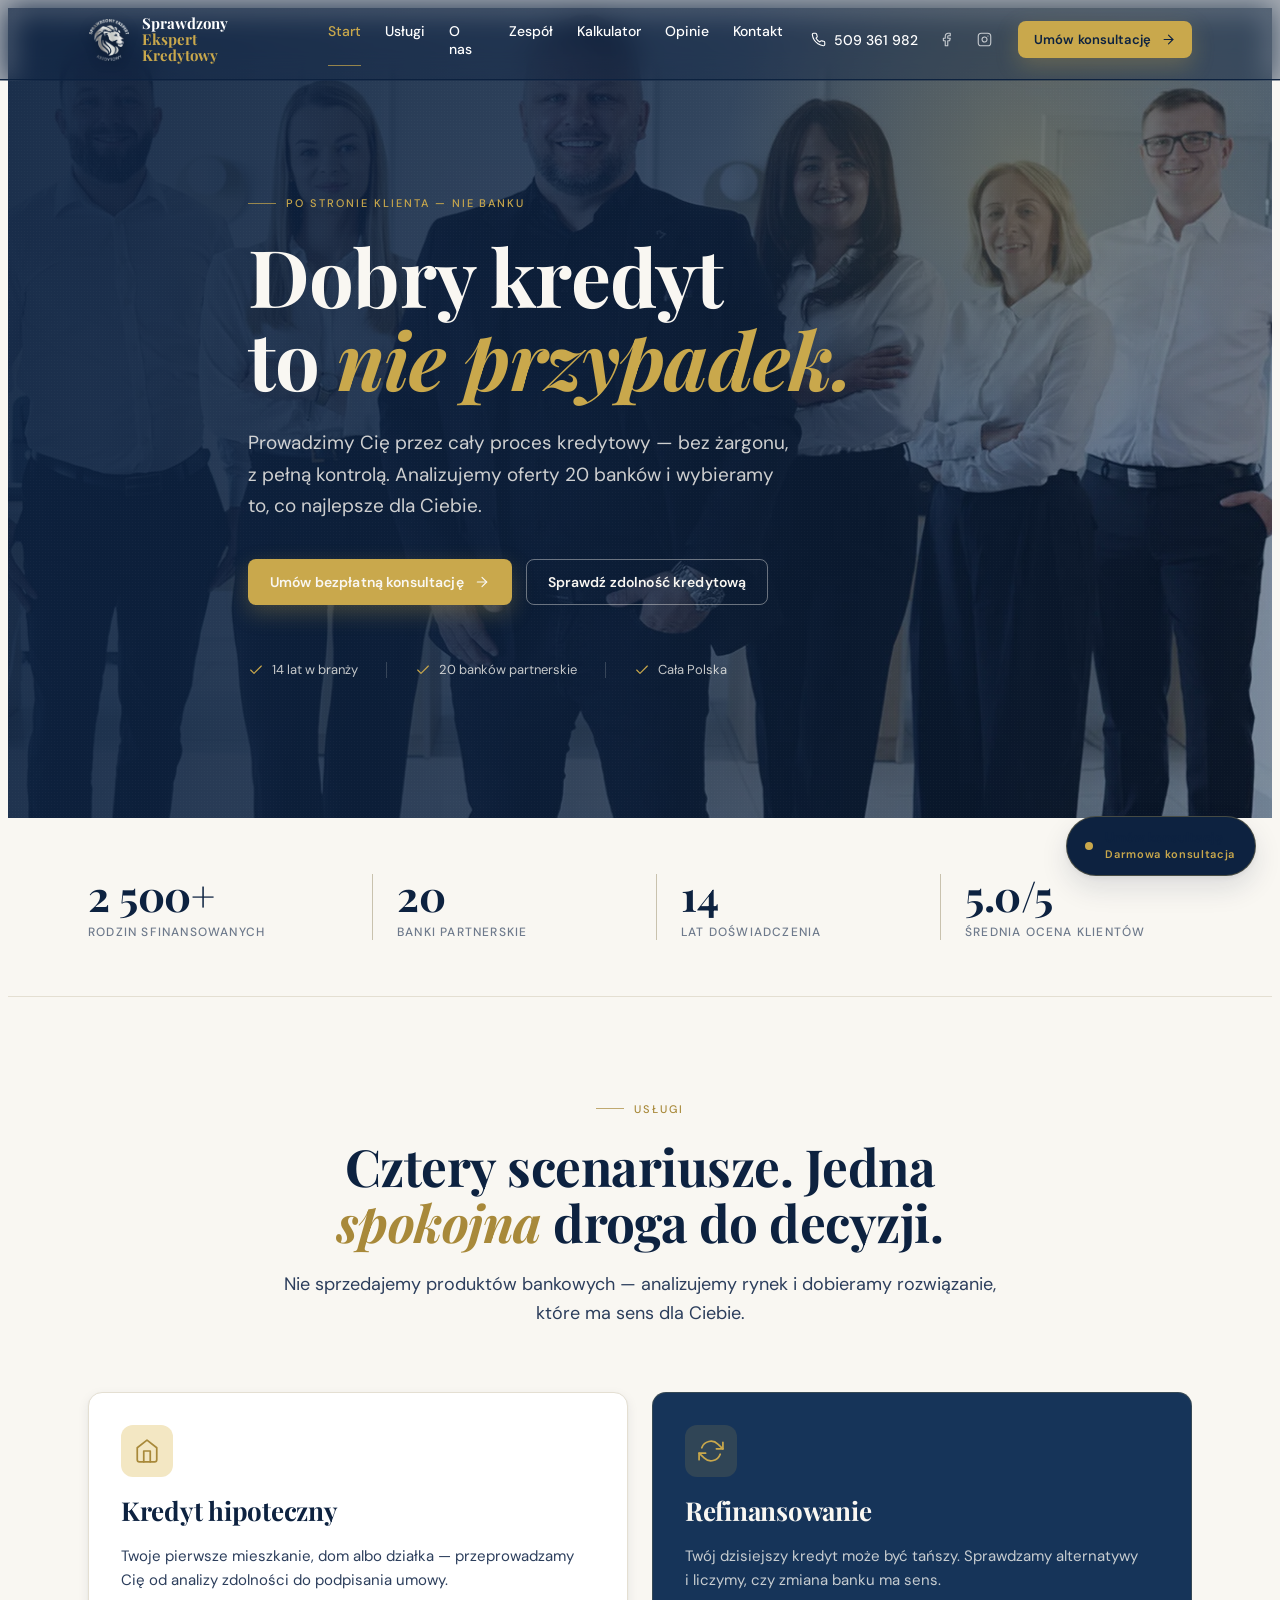
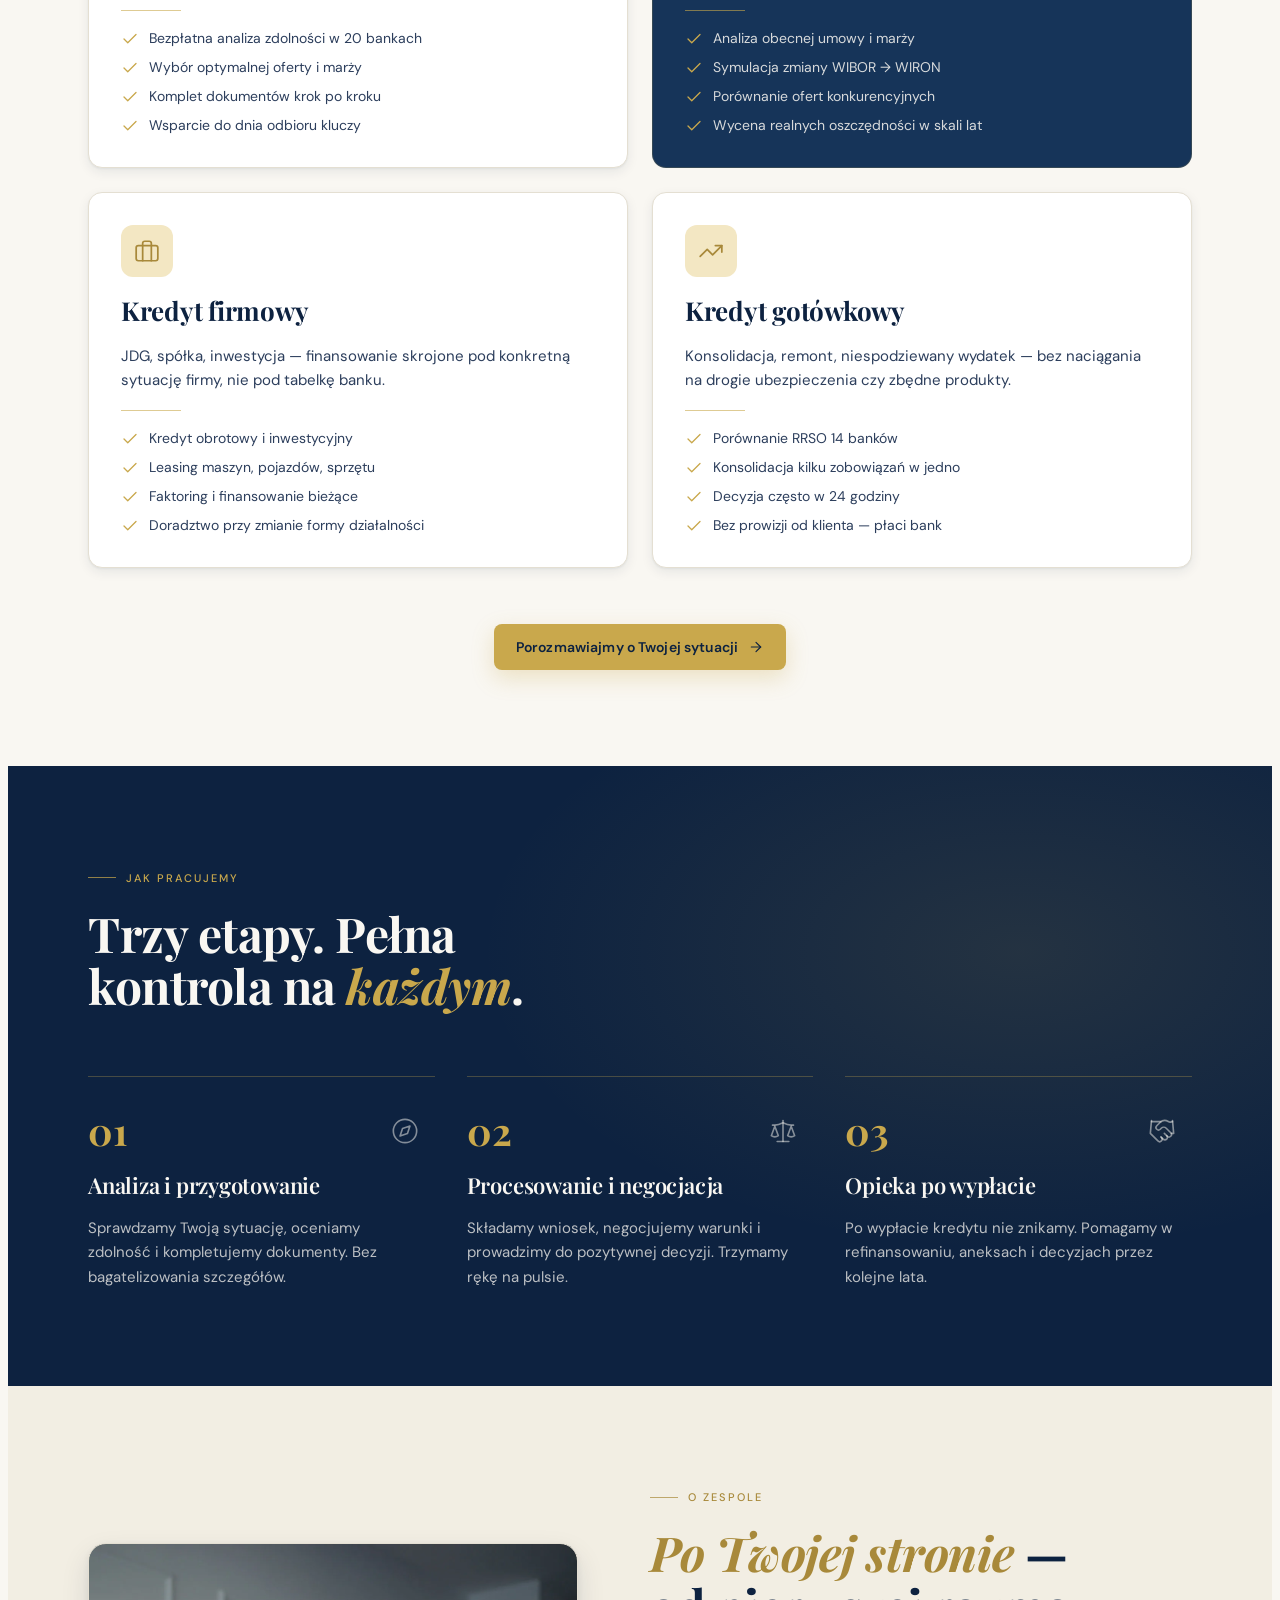
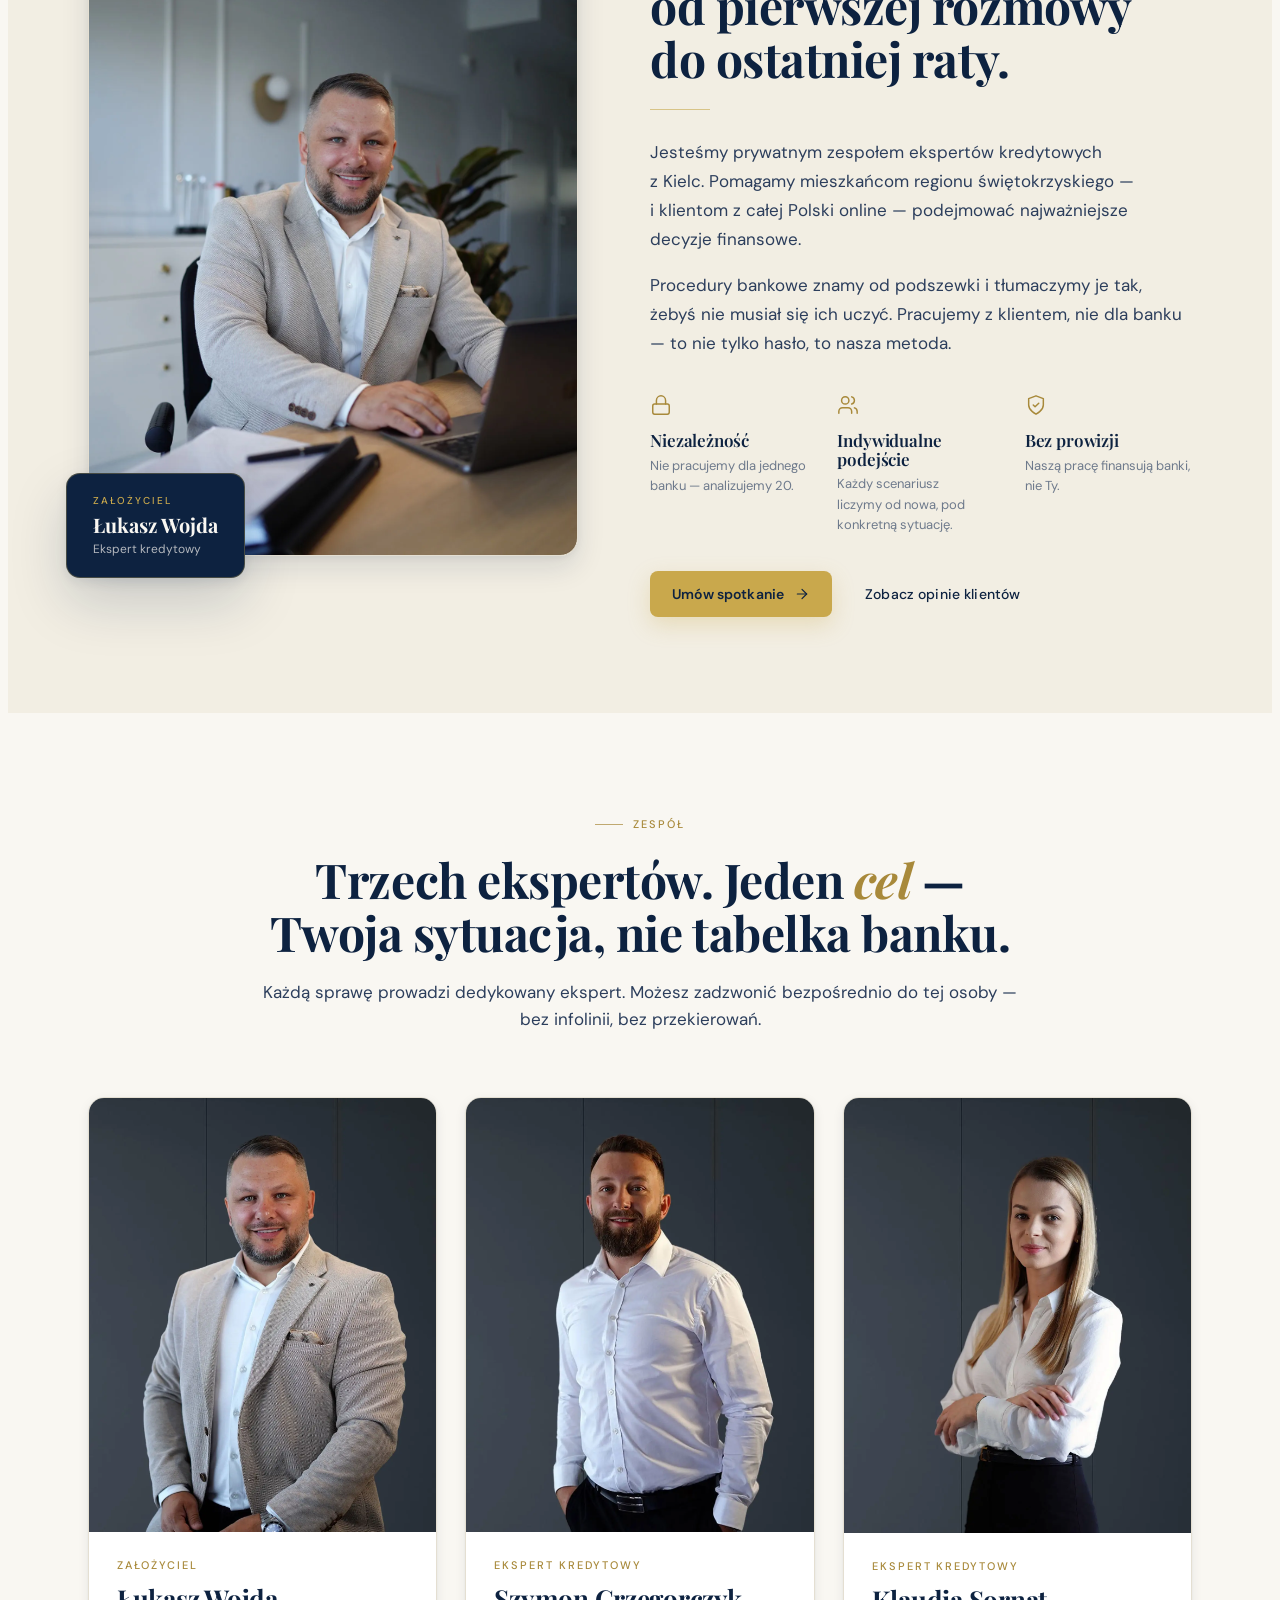
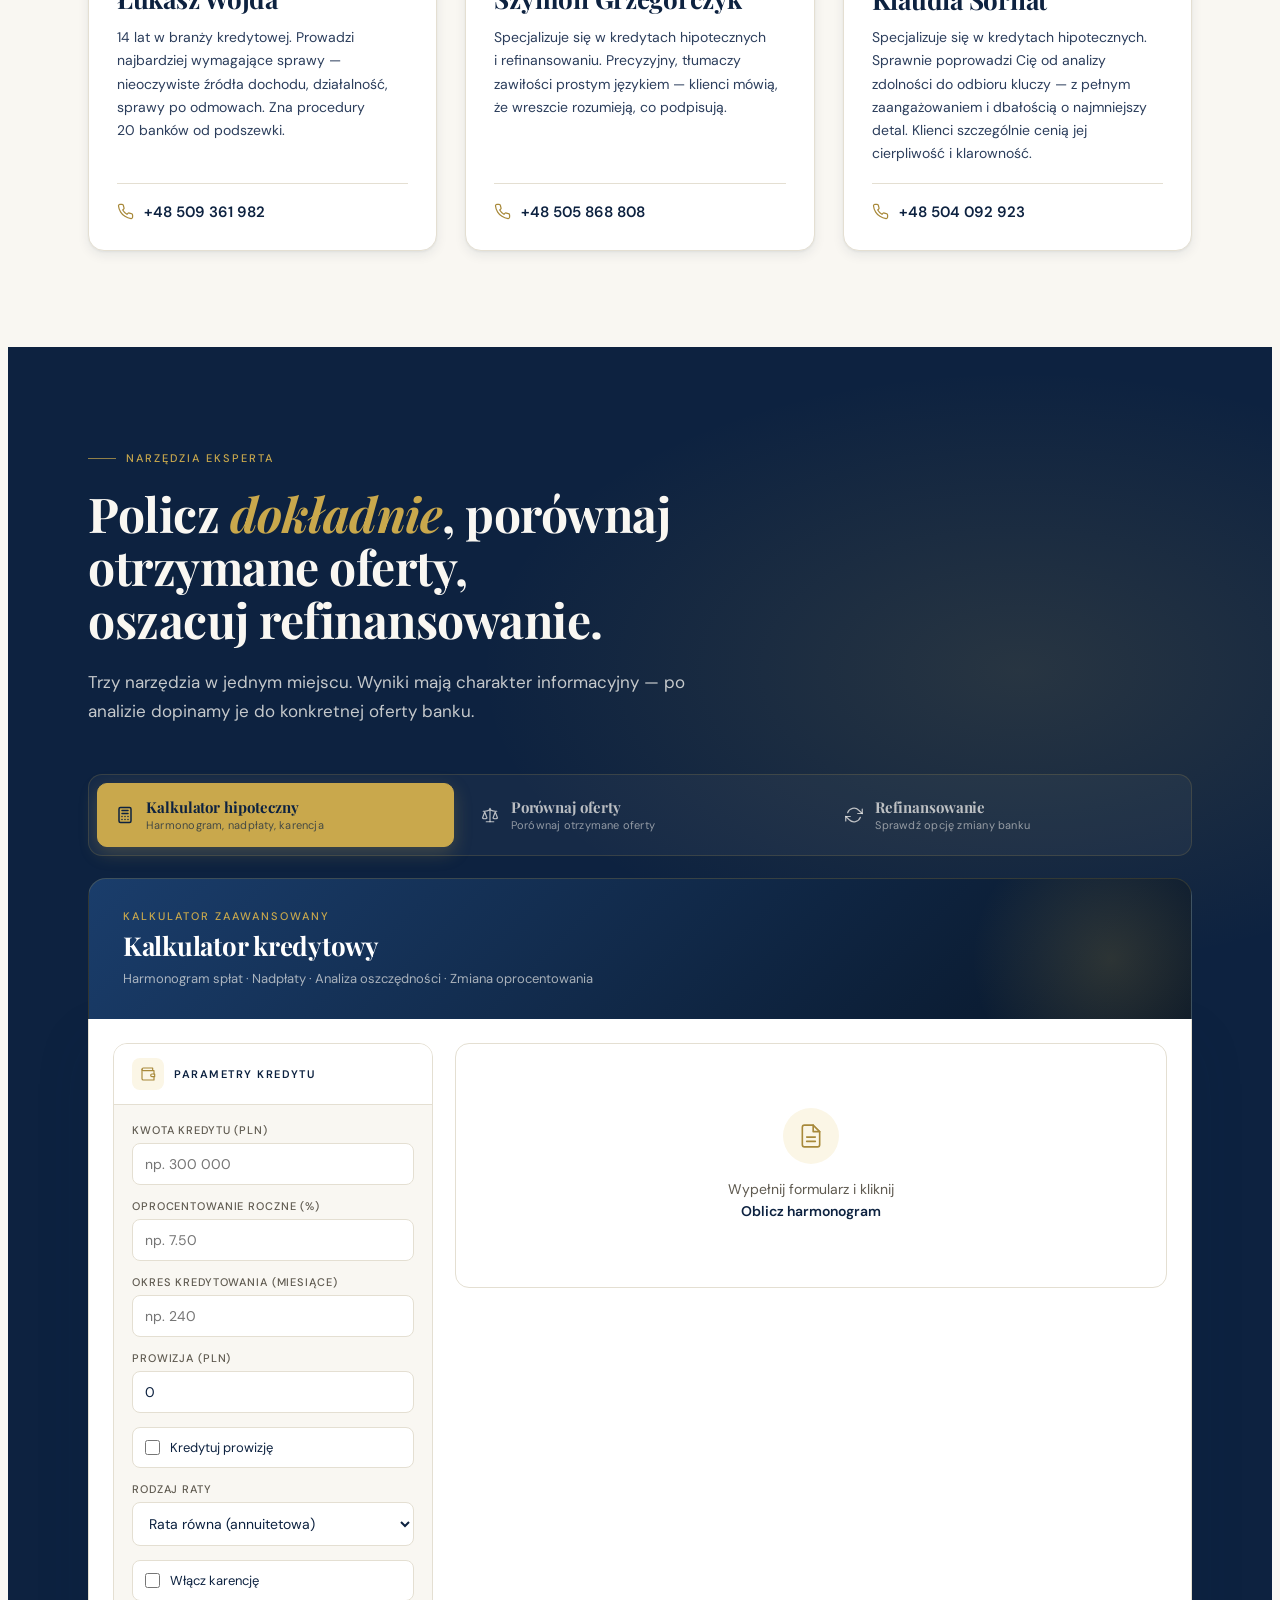
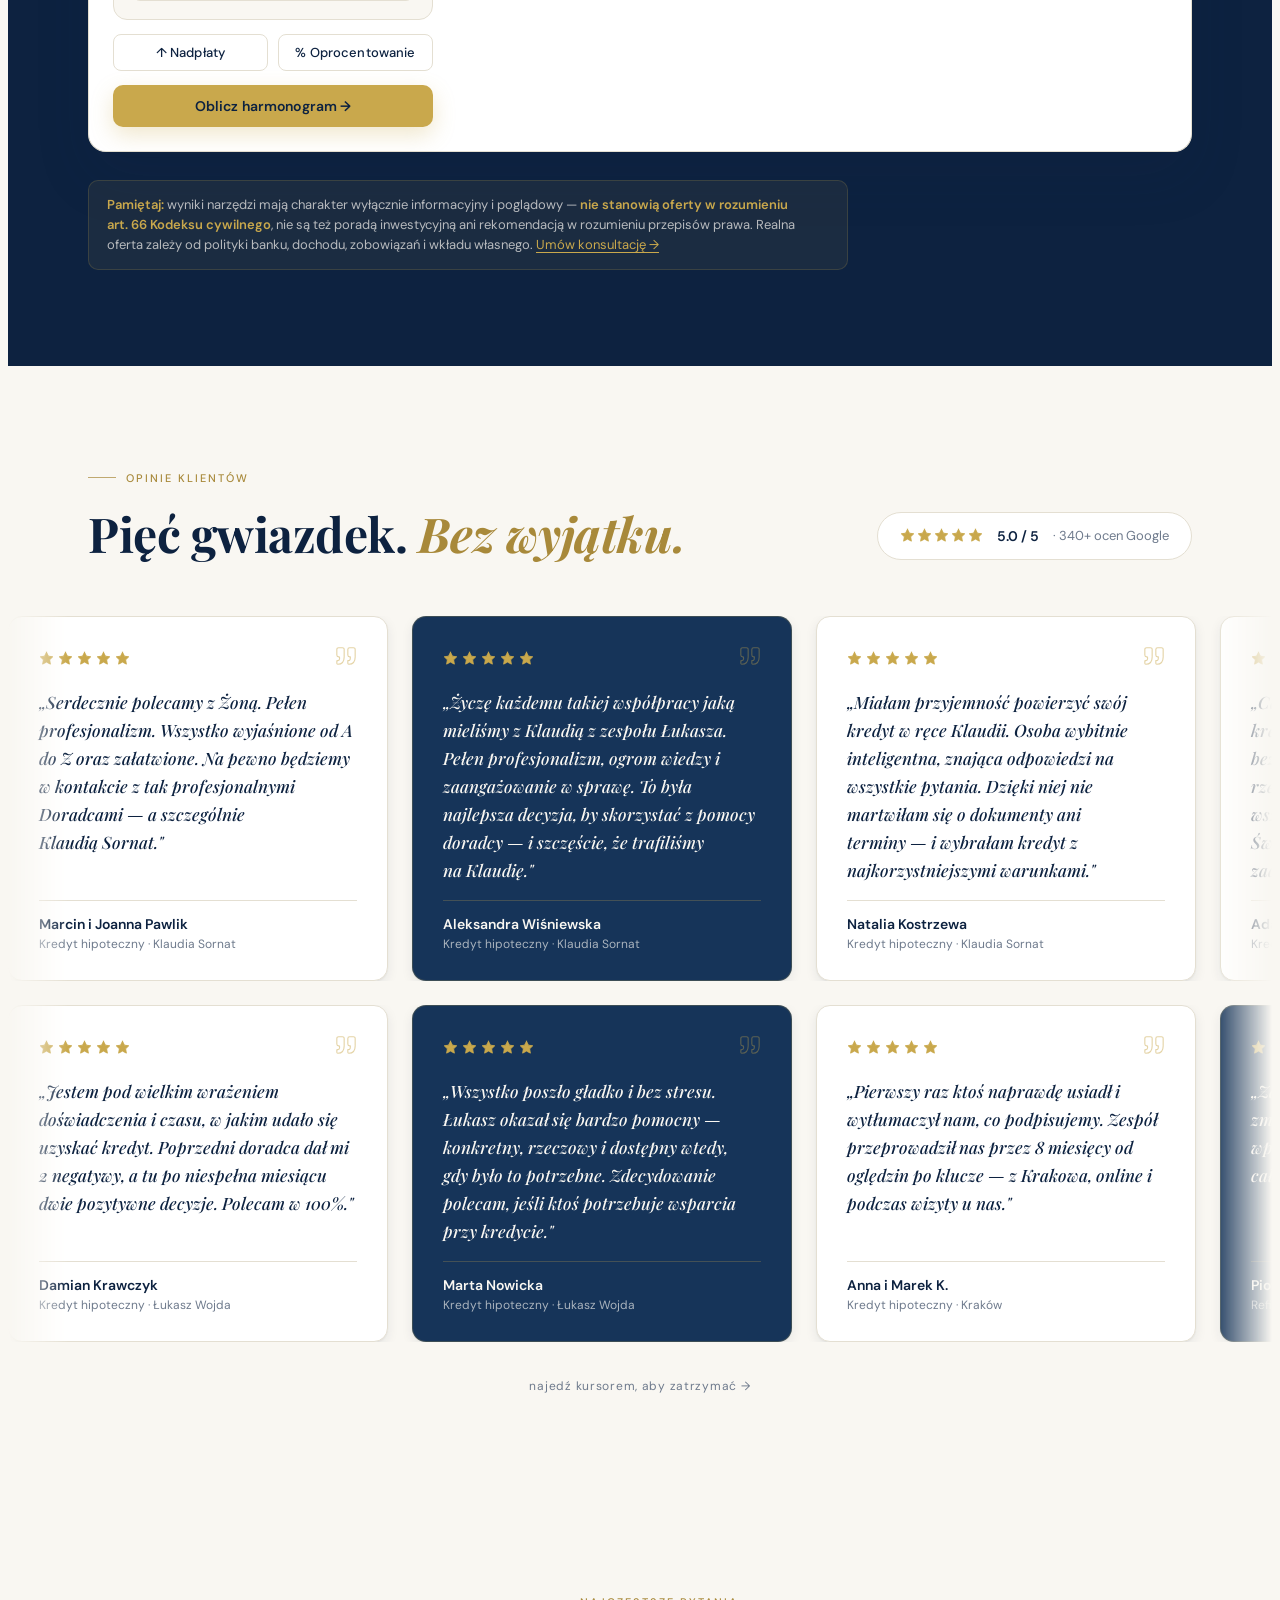
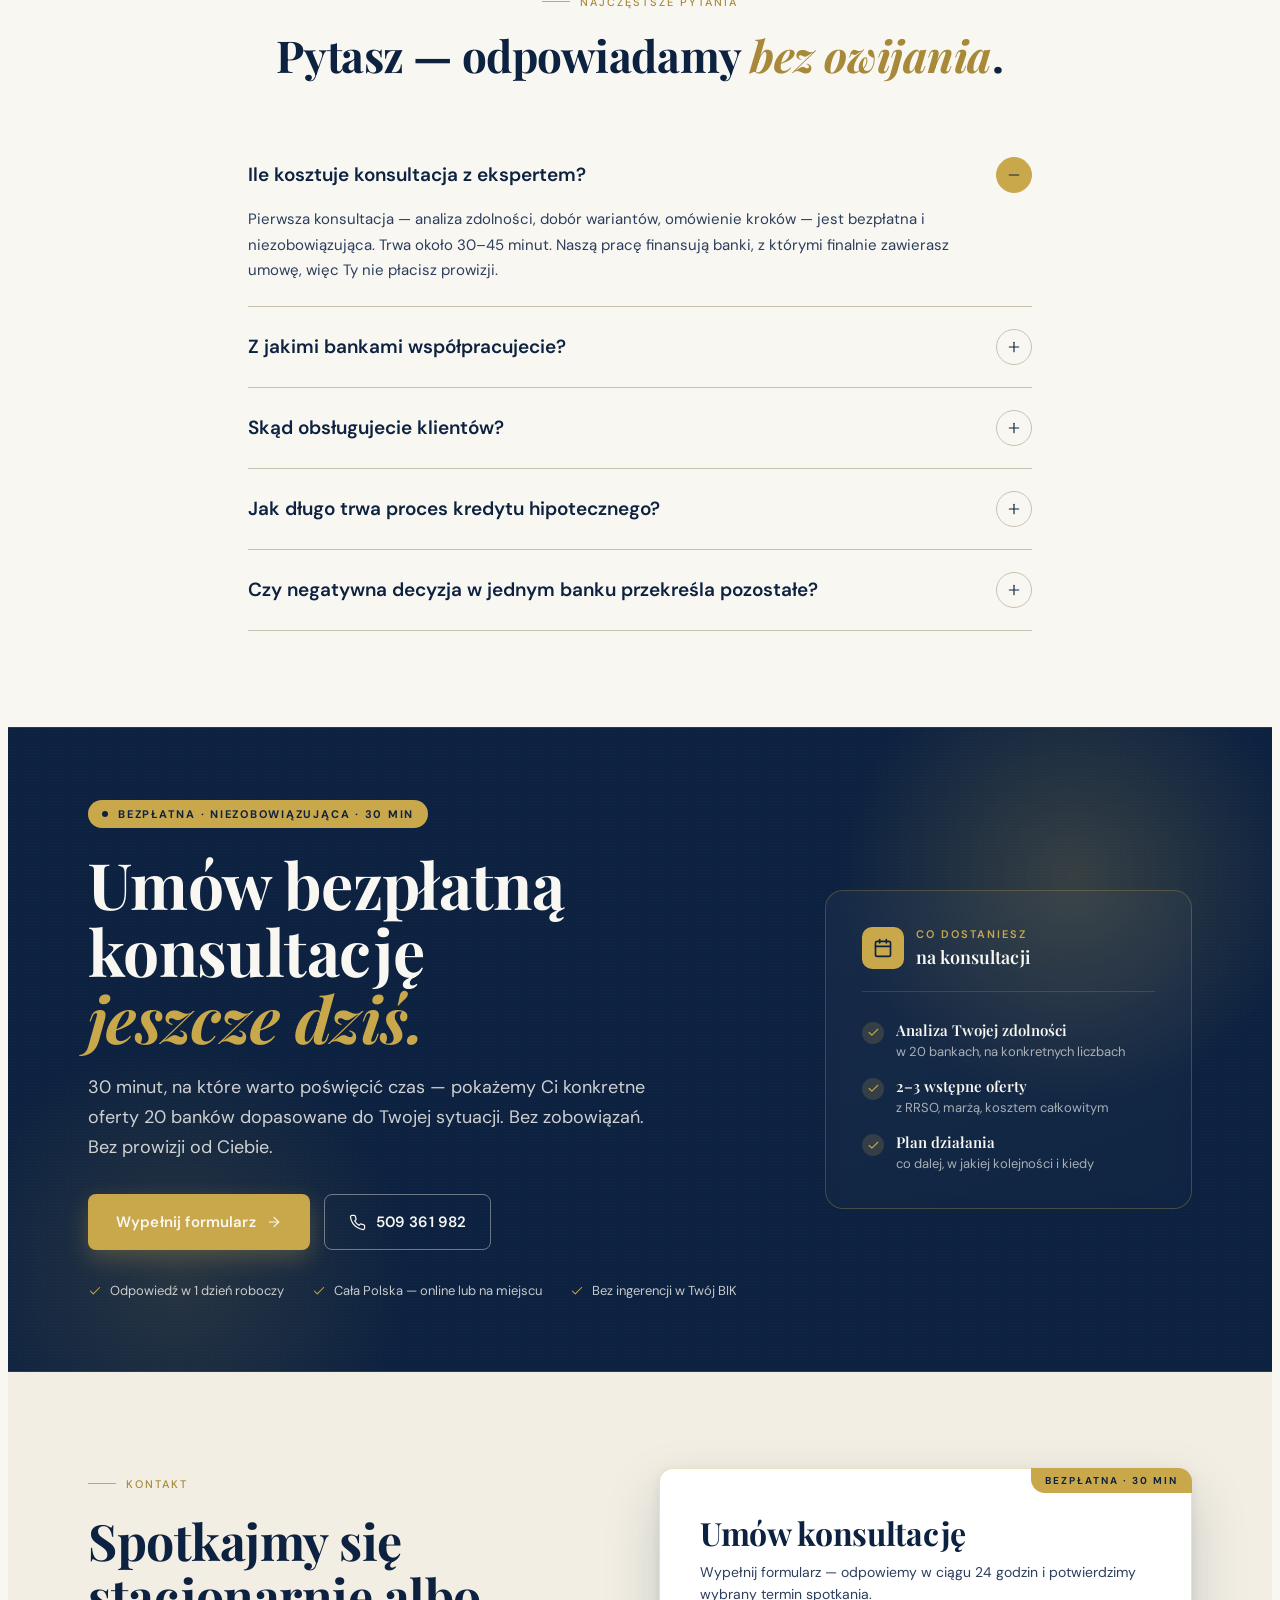
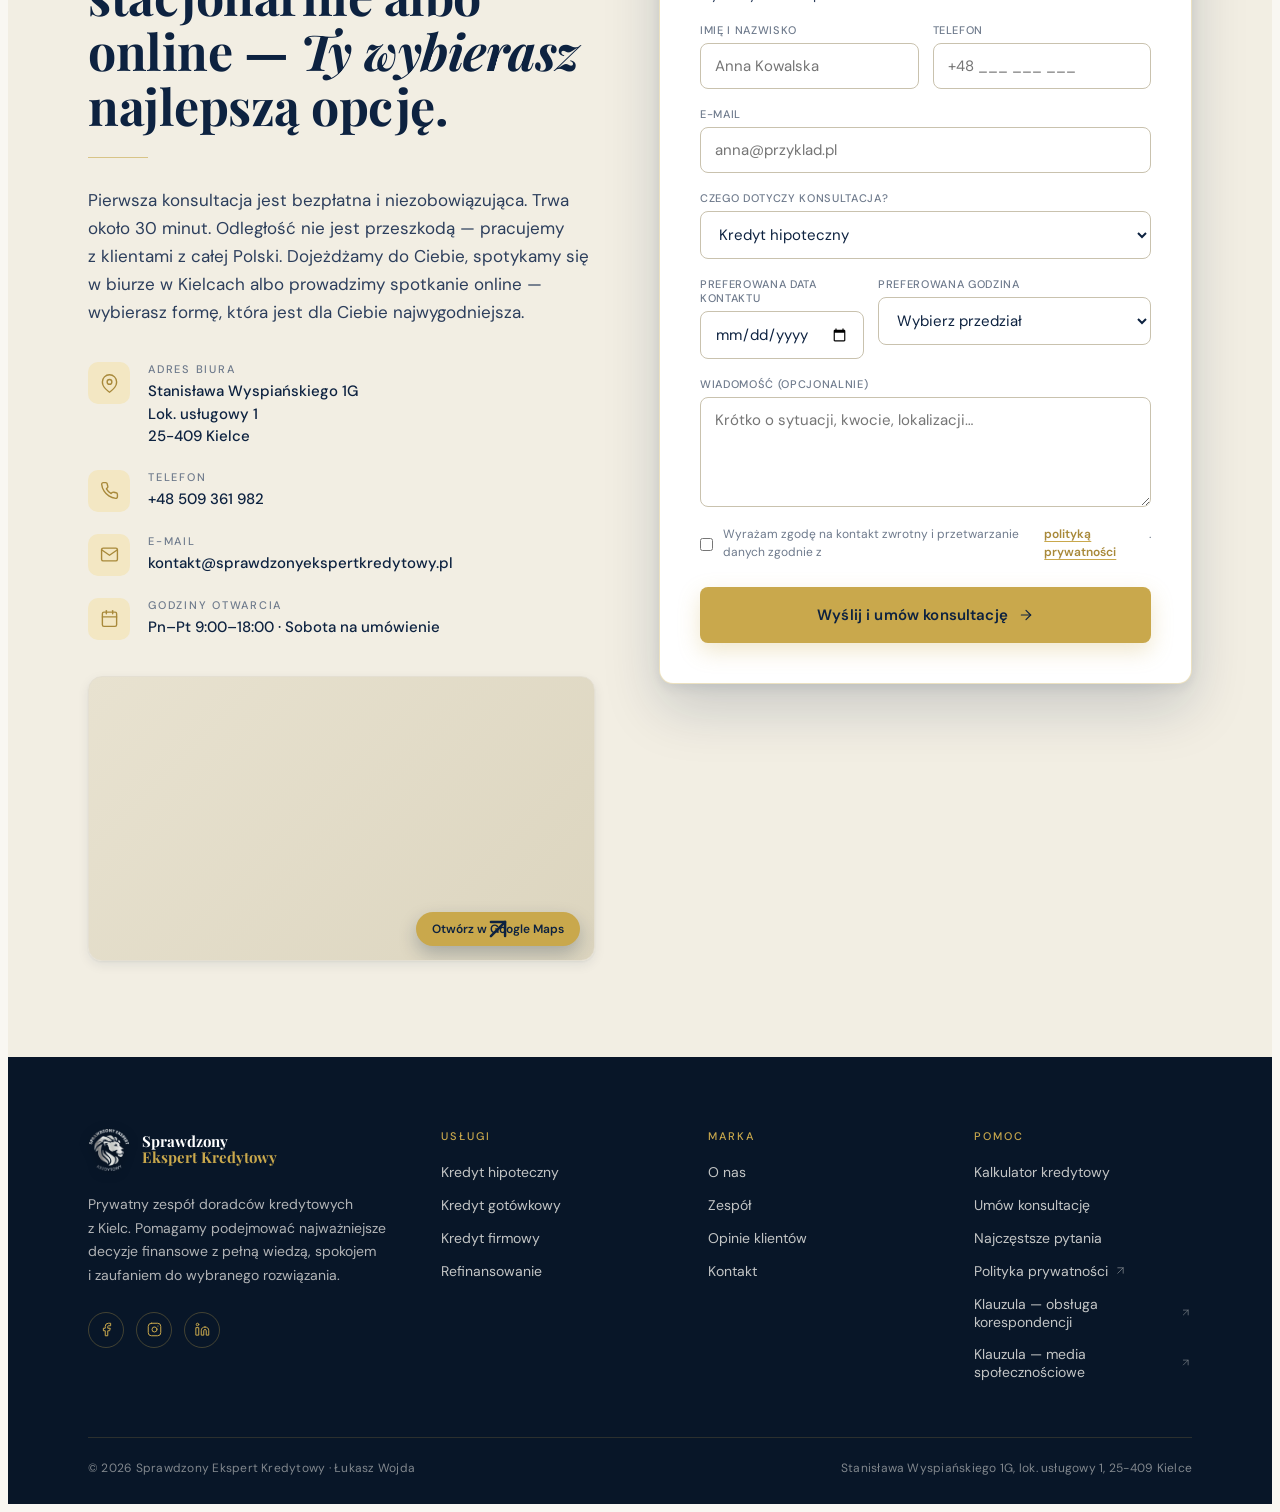
==== index.html @ 7ed99c70 "Add files via upload" ====
<!doctype html>
<html lang="pl">
<head>
  <meta charset="utf-8" />
  <meta name="viewport" content="width=device-width, initial-scale=1" />
  <title>Ekspert Kredytowy Kielce | Sprawdzony Ekspert Kredytowy — Łukasz Wojda</title>
  <meta name="description" content="Ekspert kredytowy Kielce — Łukasz Wojda i zespół. Kredyt hipoteczny, gotówkowy, firmowy, refinansowanie. Porównanie ofert 20 banków. Bezpłatna konsultacja. Zadzwoń: 509 361 982." />
  <link rel="icon" type="image/png" href="logo-primary.png" />
  <link rel="stylesheet" href="style.css" />
  <meta name="keywords" content="ekspert kredytowy Kielce, doradca kredytowy Kielce, kredyt hipoteczny Kielce, refinansowanie kredytu, Łukasz Wojda, Sprawdzony Ekspert Kredytowy" />
  <meta name="author" content="Łukasz Wojda — Sprawdzony Ekspert Kredytowy" />
  <link rel="canonical" href="https://sprawdzonyekspertkredytowy.pl/" />
  <meta property="og:type" content="website" />
  <meta property="og:url" content="https://sprawdzonyekspertkredytowy.pl/" />
  <meta property="og:title" content="Ekspert Kredytowy Kielce | Sprawdzony Ekspert Kredytowy" />
  <meta property="og:description" content="Łukasz Wojda i zespół — eksperci kredytowi z Kielc. Kredyt hipoteczny, gotówkowy, firmowy, refinansowanie. 20 banków partnerskich. Bezpłatna konsultacja." />
  <meta property="og:image" content="https://sprawdzonyekspertkredytowy.pl/logo-primary.png" />
  <meta property="og:locale" content="pl_PL" />
  <meta property="og:site_name" content="Sprawdzony Ekspert Kredytowy" />
  <meta name="twitter:card" content="summary_large_image" />
  <meta name="twitter:title" content="Ekspert Kredytowy Kielce | Sprawdzony Ekspert Kredytowy" />
  <meta name="twitter:description" content="Łukasz Wojda i zespół — eksperci kredytowi z Kielc. 20 banków, bezpłatna konsultacja." />
  <meta name="twitter:image" content="https://sprawdzonyekspertkredytowy.pl/logo-primary.png" />
  <link rel="preconnect" href="https://fonts.googleapis.com" />
  <link rel="preconnect" href="https://fonts.gstatic.com" crossorigin />
  <script type="application/ld+json">
  {
    "@context": "https://schema.org",
    "@type": "FinancialService",
    "name": "Sprawdzony Ekspert Kredytowy",
    "alternateName": "Łukasz Wojda — Ekspert Kredytowy Kielce",
    "url": "https://sprawdzonyekspertkredytowy.pl/",
    "logo": "https://sprawdzonyekspertkredytowy.pl/logo-primary.png",
    "description": "Prywatny ekspert kredytowy z Kielc. Kredyt hipoteczny, gotówkowy, firmowy, refinansowanie. Bezpłatna analiza ofert 20 banków.",
    "telephone": "+48509361982",
    "email": "kontakt@sprawdzonyekspertkredytowy.pl",
    "address": {
      "@type": "PostalAddress",
      "streetAddress": "Stanisława Wyspiańskiego 1G lok. 1",
      "addressLocality": "Kielce",
      "postalCode": "25-409",
      "addressCountry": "PL"
    },
    "geo": {"@type": "GeoCoordinates", "latitude": 50.8661, "longitude": 20.6286},
    "openingHoursSpecification": [{"@type": "OpeningHoursSpecification", "dayOfWeek": ["Monday","Tuesday","Wednesday","Thursday","Friday"], "opens": "09:00", "closes": "18:00"}],
    "aggregateRating": {"@type": "AggregateRating", "ratingValue": "5.0", "reviewCount": "340", "bestRating": "5"},
    "founder": {"@type": "Person", "name": "Łukasz Wojda"},
    "areaServed": {"@type": "Country", "name": "Poland"},
    "priceRange": "Bezpłatna konsultacja"
  }
  </script>
</head>
<body class="sek-root">

<!-- =========================================================================
     NAVBAR
     ========================================================================= -->
<nav class="sek-nav">
  <div class="sek-container sek-nav-inner">
    <a href="#home" class="sek-logo-mark" data-sek-scroll="home">
      <img src="logo-lion-silver.webp" alt="Sprawdzony Ekspert Kredytowy" />
      <span class="sek-lm-text">
        <span class="sek-lm-1">Sprawdzony</span>
        <span class="sek-lm-2">Ekspert Kredytowy</span>
      </span>
    </a>

    <div class="sek-nav-links">
      <a href="#home"     class="sek-nav-link" data-sek-nav="home"     data-sek-scroll="home">Start</a>
      <a href="#services" class="sek-nav-link" data-sek-nav="services" data-sek-scroll="services">Usługi</a>
      <a href="#about"    class="sek-nav-link" data-sek-nav="about"    data-sek-scroll="about">O nas</a>
      <a href="#team"     class="sek-nav-link" data-sek-nav="team"     data-sek-scroll="team">Zespół</a>
      <a href="#calc"     class="sek-nav-link" data-sek-nav="calc"     data-sek-scroll="calc">Kalkulator</a>
      <a href="#reviews"  class="sek-nav-link" data-sek-nav="reviews"  data-sek-scroll="reviews">Opinie</a>
      <a href="#contact"  class="sek-nav-link" data-sek-nav="contact"  data-sek-scroll="contact">Kontakt</a>
    </div>

    <div class="sek-nav-right">
      <a href="tel:+48509361982" class="sek-nav-phone">
        <svg class="sek-icon" width="15" height="15" viewBox="0 0 24 24" fill="none" stroke="currentColor" stroke-width="1.75" stroke-linecap="round" stroke-linejoin="round"><path d="M22 16.92v3a2 2 0 0 1-2.18 2 19.79 19.79 0 0 1-8.63-3.07 19.5 19.5 0 0 1-6-6A19.79 19.79 0 0 1 2.13 4.18 2 2 0 0 1 4.11 2h3a2 2 0 0 1 2 1.72c.13.96.37 1.9.72 2.81a2 2 0 0 1-.45 2.11L8.09 9.91a16 16 0 0 0 6 6l1.27-1.27a2 2 0 0 1 2.11-.45c.91.35 1.85.59 2.81.72A2 2 0 0 1 22 16.92z"/></svg>
        509&nbsp;361&nbsp;982
      </a>
      <div class="sek-nav-socials"><a href="https://www.facebook.com/SprawdzonyEkspertKredytowyPL" target="_blank" rel="noopener" aria-label="Facebook"><svg width="15" height="15" viewBox="0 0 24 24" fill="none" stroke="currentColor" stroke-width="1.75" stroke-linecap="round" stroke-linejoin="round"><path d="M18 2h-3a5 5 0 0 0-5 5v3H7v4h3v8h4v-8h3l1-4h-4V7a1 1 0 0 1 1-1h3z"/></svg></a><a href="https://www.instagram.com/sprawdzonyekspertkredytowy/" target="_blank" rel="noopener" aria-label="Instagram"><svg width="15" height="15" viewBox="0 0 24 24" fill="none" stroke="currentColor" stroke-width="1.75" stroke-linecap="round" stroke-linejoin="round"><rect x="2" y="2" width="20" height="20" rx="5" ry="5"/><path d="M16 11.37A4 4 0 1 1 12.63 8 4 4 0 0 1 16 11.37z"/><line x1="17.5" y1="6.5" x2="17.51" y2="6.5"/></svg></a></div>
      <a href="#contact" class="sek-btn sek-btn-primary" data-sek-scroll="contact" style="padding:10px 16px; font-size:13px">
        Umów konsultację
        <svg width="15" height="15" viewBox="0 0 24 24" fill="none" stroke="currentColor" stroke-width="1.75" stroke-linecap="round" stroke-linejoin="round"><line x1="5" y1="12" x2="19" y2="12"/><polyline points="12 5 19 12 12 19"/></svg>
      </a>
      <button class="sek-nav-burger" aria-label="Menu" aria-expanded="false">
        <svg width="20" height="20" viewBox="0 0 24 24" fill="none" stroke="currentColor" stroke-width="2" stroke-linecap="round" stroke-linejoin="round"><line x1="3" y1="6" x2="21" y2="6"/><line x1="3" y1="12" x2="21" y2="12"/><line x1="3" y1="18" x2="21" y2="18"/></svg>
      </button>
    </div>
  </div>

  <div class="sek-nav-mobile">
    <div class="sek-container sek-nav-mobile-inner">
      <a href="#home"     class="sek-nav-link-mobile" data-sek-scroll="home">Start <svg width="15" height="15" viewBox="0 0 24 24" fill="none" stroke="currentColor" stroke-width="1.75" stroke-linecap="round" stroke-linejoin="round"><line x1="5" y1="12" x2="19" y2="12"/><polyline points="12 5 19 12 12 19"/></svg></a>
      <a href="#services" class="sek-nav-link-mobile" data-sek-scroll="services">Usługi <svg width="15" height="15" viewBox="0 0 24 24" fill="none" stroke="currentColor" stroke-width="1.75" stroke-linecap="round" stroke-linejoin="round"><line x1="5" y1="12" x2="19" y2="12"/><polyline points="12 5 19 12 12 19"/></svg></a>
      <a href="#about"    class="sek-nav-link-mobile" data-sek-scroll="about">O nas <svg width="15" height="15" viewBox="0 0 24 24" fill="none" stroke="currentColor" stroke-width="1.75" stroke-linecap="round" stroke-linejoin="round"><line x1="5" y1="12" x2="19" y2="12"/><polyline points="12 5 19 12 12 19"/></svg></a>
      <a href="#team"     class="sek-nav-link-mobile" data-sek-scroll="team">Zespół <svg width="15" height="15" viewBox="0 0 24 24" fill="none" stroke="currentColor" stroke-width="1.75" stroke-linecap="round" stroke-linejoin="round"><line x1="5" y1="12" x2="19" y2="12"/><polyline points="12 5 19 12 12 19"/></svg></a>
      <a href="#calc"     class="sek-nav-link-mobile" data-sek-scroll="calc">Kalkulator <svg width="15" height="15" viewBox="0 0 24 24" fill="none" stroke="currentColor" stroke-width="1.75" stroke-linecap="round" stroke-linejoin="round"><line x1="5" y1="12" x2="19" y2="12"/><polyline points="12 5 19 12 12 19"/></svg></a>
      <a href="#reviews"  class="sek-nav-link-mobile" data-sek-scroll="reviews">Opinie <svg width="15" height="15" viewBox="0 0 24 24" fill="none" stroke="currentColor" stroke-width="1.75" stroke-linecap="round" stroke-linejoin="round"><line x1="5" y1="12" x2="19" y2="12"/><polyline points="12 5 19 12 12 19"/></svg></a>
      <a href="#contact"  class="sek-nav-link-mobile" data-sek-scroll="contact">Kontakt <svg width="15" height="15" viewBox="0 0 24 24" fill="none" stroke="currentColor" stroke-width="1.75" stroke-linecap="round" stroke-linejoin="round"><line x1="5" y1="12" x2="19" y2="12"/><polyline points="12 5 19 12 12 19"/></svg></a>
      <div class="sek-nav-mobile-foot">
        <a href="tel:+48509361982" style="display:inline-flex; gap:10px; align-items:center; color:var(--cream); font-size:14px; text-decoration:none; padding:8px 0;">
          <svg width="15" height="15" viewBox="0 0 24 24" fill="none" stroke="var(--gold)" stroke-width="1.75" stroke-linecap="round" stroke-linejoin="round"><path d="M22 16.92v3a2 2 0 0 1-2.18 2 19.79 19.79 0 0 1-8.63-3.07 19.5 19.5 0 0 1-6-6A19.79 19.79 0 0 1 2.13 4.18 2 2 0 0 1 4.11 2h3a2 2 0 0 1 2 1.72c.13.96.37 1.9.72 2.81a2 2 0 0 1-.45 2.11L8.09 9.91a16 16 0 0 0 6 6l1.27-1.27a2 2 0 0 1 2.11-.45c.91.35 1.85.59 2.81.72A2 2 0 0 1 22 16.92z"/></svg>
          +48 509 361 982
        </a>
        <a href="#contact" class="sek-btn sek-btn-primary" data-sek-scroll="contact" style="justify-content:center; padding:14px 18px;">Umów konsultację</a>
      </div>
    </div>
  </div>
</nav>

<!-- =========================================================================
     HERO
     ========================================================================= -->
<section id="home" class="sek-hero">
  <div class="sek-hero-bg"></div>
  <div class="sek-hero-tint"></div>
  <div class="sek-hero-glow"></div>
  <div class="sek-hero-grain"></div>
  <div class="sek-container sek-hero-grid sek-hero-grid-single">
    <div>
      <span class="sek-eyebrow on-navy">Po stronie klienta — nie banku</span>
      <h1>Dobry kredyt to&nbsp;<em>nie&nbsp;przypadek.</em></h1>
      <p class="lead">Prowadzimy Cię przez cały proces kredytowy — bez&nbsp;żargonu, z&nbsp;pełną kontrolą. Analizujemy oferty 20&nbsp;banków i&nbsp;wybieramy to, co najlepsze dla Ciebie.</p>
      <div class="sek-hero-ctas">
        <a href="#contact" class="sek-btn sek-btn-primary" data-sek-scroll="contact">
          Umów bezpłatną konsultację
          <svg width="16" height="16" viewBox="0 0 24 24" fill="none" stroke="currentColor" stroke-width="1.75" stroke-linecap="round" stroke-linejoin="round"><line x1="5" y1="12" x2="19" y2="12"/><polyline points="12 5 19 12 12 19"/></svg>
        </a>
        <a href="#calc" class="sek-btn sek-btn-outline" data-sek-scroll="calc">Sprawdź zdolność kredytową</a>
      </div>
      <div class="sek-hero-meta">
        <div class="sek-hero-meta-item">
          <svg width="16" height="16" viewBox="0 0 24 24" fill="none" stroke="var(--gold)" stroke-width="1.75" stroke-linecap="round" stroke-linejoin="round"><polyline points="20 6 9 17 4 12"/></svg>
          14 lat w branży
        </div>
        <div class="sek-hero-meta-sep"></div>
        <div class="sek-hero-meta-item">
          <svg width="16" height="16" viewBox="0 0 24 24" fill="none" stroke="var(--gold)" stroke-width="1.75" stroke-linecap="round" stroke-linejoin="round"><polyline points="20 6 9 17 4 12"/></svg>
          20 banków partnerskie
        </div>
        <div class="sek-hero-meta-sep"></div>
        <div class="sek-hero-meta-item">
          <svg width="16" height="16" viewBox="0 0 24 24" fill="none" stroke="var(--gold)" stroke-width="1.75" stroke-linecap="round" stroke-linejoin="round"><polyline points="20 6 9 17 4 12"/></svg>
          Cała Polska
        </div>
      </div>
    </div>
  </div>
</section>

<!-- =========================================================================
     TRUST STRIP
     ========================================================================= -->
<section class="sek-trust">
  <div class="sek-trust-grid">
    <div class="sek-trust-item">
      <span class="sek-num">2 500+</span>
      <span class="sek-trust-lbl">rodzin sfinansowanych</span>
    </div>
    <div class="sek-trust-item">
      <span class="sek-num">20</span>
      <span class="sek-trust-lbl">banki partnerskie</span>
    </div>
    <div class="sek-trust-item">
      <span class="sek-num">14</span>
      <span class="sek-trust-lbl">lat doświadczenia</span>
    </div>
    <div class="sek-trust-item">
      <span class="sek-num">5.0/5</span>
      <span class="sek-trust-lbl">średnia ocena klientów</span>
    </div>
  </div>
</section>

<!-- =========================================================================
     SERVICES
     ========================================================================= -->
<section id="services" class="sek-pad">
  <div class="sek-container">
    <div class="sek-services-head">
      <span class="sek-eyebrow sek-eyebrow-center">Usługi</span>
      <h2>Cztery scenariusze. Jedna <em>spokojna</em> droga do&nbsp;decyzji.</h2>
      <p>Nie sprzedajemy produktów bankowych — analizujemy rynek i&nbsp;dobieramy rozwiązanie, które ma sens dla&nbsp;Ciebie.</p>
    </div>
    <div class="sek-services-grid">
      <article class="sek-card sek-service">
        <div class="sek-service-icon"><svg width="26" height="26" viewBox="0 0 24 24" fill="none" stroke="currentColor" stroke-width="1.6" stroke-linecap="round" stroke-linejoin="round"><path d="M3 9l9-7 9 7v11a2 2 0 0 1-2 2H5a2 2 0 0 1-2-2z"/><polyline points="9 22 9 12 15 12 15 22"/></svg></div>
        <h3>Kredyt hipoteczny</h3>
        <p>Twoje pierwsze mieszkanie, dom albo działka — przeprowadzamy Cię od&nbsp;analizy zdolności do&nbsp;podpisania umowy.</p>
        <hr class="sek-divider-gold">
        <ul>
          <li><svg width="18" height="18" viewBox="0 0 24 24" fill="none" stroke="var(--gold)" stroke-width="1.75" stroke-linecap="round" stroke-linejoin="round"><polyline points="20 6 9 17 4 12"/></svg><span>Bezpłatna analiza zdolności w 20 bankach</span></li>
          <li><svg width="18" height="18" viewBox="0 0 24 24" fill="none" stroke="var(--gold)" stroke-width="1.75" stroke-linecap="round" stroke-linejoin="round"><polyline points="20 6 9 17 4 12"/></svg><span>Wybór optymalnej oferty i marży</span></li>
          <li><svg width="18" height="18" viewBox="0 0 24 24" fill="none" stroke="var(--gold)" stroke-width="1.75" stroke-linecap="round" stroke-linejoin="round"><polyline points="20 6 9 17 4 12"/></svg><span>Komplet dokumentów krok po kroku</span></li>
          <li><svg width="18" height="18" viewBox="0 0 24 24" fill="none" stroke="var(--gold)" stroke-width="1.75" stroke-linecap="round" stroke-linejoin="round"><polyline points="20 6 9 17 4 12"/></svg><span>Wsparcie do dnia odbioru kluczy</span></li>
        </ul>
      </article>
      <article class="sek-card-dark sek-service">
        <div class="sek-service-icon"><svg width="26" height="26" viewBox="0 0 24 24" fill="none" stroke="currentColor" stroke-width="1.6" stroke-linecap="round" stroke-linejoin="round"><polyline points="23 4 23 10 17 10"/><polyline points="1 20 1 14 7 14"/><path d="M3.51 9a9 9 0 0 1 14.85-3.36L23 10M1 14l4.64 4.36A9 9 0 0 0 20.49 15"/></svg></div>
        <h3>Refinansowanie</h3>
        <p>Twój dzisiejszy kredyt może być tańszy. Sprawdzamy alternatywy i&nbsp;liczymy, czy zmiana banku ma sens.</p>
        <hr class="sek-divider-gold">
        <ul>
          <li><svg width="18" height="18" viewBox="0 0 24 24" fill="none" stroke="var(--gold)" stroke-width="1.75" stroke-linecap="round" stroke-linejoin="round"><polyline points="20 6 9 17 4 12"/></svg><span>Analiza obecnej umowy i marży</span></li>
          <li><svg width="18" height="18" viewBox="0 0 24 24" fill="none" stroke="var(--gold)" stroke-width="1.75" stroke-linecap="round" stroke-linejoin="round"><polyline points="20 6 9 17 4 12"/></svg><span>Symulacja zmiany WIBOR → WIRON</span></li>
          <li><svg width="18" height="18" viewBox="0 0 24 24" fill="none" stroke="var(--gold)" stroke-width="1.75" stroke-linecap="round" stroke-linejoin="round"><polyline points="20 6 9 17 4 12"/></svg><span>Porównanie ofert konkurencyjnych</span></li>
          <li><svg width="18" height="18" viewBox="0 0 24 24" fill="none" stroke="var(--gold)" stroke-width="1.75" stroke-linecap="round" stroke-linejoin="round"><polyline points="20 6 9 17 4 12"/></svg><span>Wycena realnych oszczędności w skali lat</span></li>
        </ul>
      </article>
      <article class="sek-card sek-service">
        <div class="sek-service-icon"><svg width="26" height="26" viewBox="0 0 24 24" fill="none" stroke="currentColor" stroke-width="1.6" stroke-linecap="round" stroke-linejoin="round"><rect x="2" y="7" width="20" height="14" rx="2"/><path d="M16 21V5a2 2 0 0 0-2-2h-4a2 2 0 0 0-2 2v16"/></svg></div>
        <h3>Kredyt firmowy</h3>
        <p>JDG, spółka, inwestycja — finansowanie skrojone pod konkretną sytuację firmy, nie pod tabelkę banku.</p>
        <hr class="sek-divider-gold">
        <ul>
          <li><svg width="18" height="18" viewBox="0 0 24 24" fill="none" stroke="var(--gold)" stroke-width="1.75" stroke-linecap="round" stroke-linejoin="round"><polyline points="20 6 9 17 4 12"/></svg><span>Kredyt obrotowy i inwestycyjny</span></li>
          <li><svg width="18" height="18" viewBox="0 0 24 24" fill="none" stroke="var(--gold)" stroke-width="1.75" stroke-linecap="round" stroke-linejoin="round"><polyline points="20 6 9 17 4 12"/></svg><span>Leasing maszyn, pojazdów, sprzętu</span></li>
          <li><svg width="18" height="18" viewBox="0 0 24 24" fill="none" stroke="var(--gold)" stroke-width="1.75" stroke-linecap="round" stroke-linejoin="round"><polyline points="20 6 9 17 4 12"/></svg><span>Faktoring i finansowanie bieżące</span></li>
          <li><svg width="18" height="18" viewBox="0 0 24 24" fill="none" stroke="var(--gold)" stroke-width="1.75" stroke-linecap="round" stroke-linejoin="round"><polyline points="20 6 9 17 4 12"/></svg><span>Doradztwo przy zmianie formy działalności</span></li>
        </ul>
      </article>
      <article class="sek-card sek-service">
        <div class="sek-service-icon"><svg width="26" height="26" viewBox="0 0 24 24" fill="none" stroke="currentColor" stroke-width="1.6" stroke-linecap="round" stroke-linejoin="round"><polyline points="22 7 13.5 15.5 8.5 10.5 2 17"/><polyline points="16 7 22 7 22 13"/></svg></div>
        <h3>Kredyt gotówkowy</h3>
        <p>Konsolidacja, remont, niespodziewany wydatek — bez naciągania na drogie ubezpieczenia czy zbędne produkty.</p>
        <hr class="sek-divider-gold">
        <ul>
          <li><svg width="18" height="18" viewBox="0 0 24 24" fill="none" stroke="var(--gold)" stroke-width="1.75" stroke-linecap="round" stroke-linejoin="round"><polyline points="20 6 9 17 4 12"/></svg><span>Porównanie RRSO 14 banków</span></li>
          <li><svg width="18" height="18" viewBox="0 0 24 24" fill="none" stroke="var(--gold)" stroke-width="1.75" stroke-linecap="round" stroke-linejoin="round"><polyline points="20 6 9 17 4 12"/></svg><span>Konsolidacja kilku zobowiązań w jedno</span></li>
          <li><svg width="18" height="18" viewBox="0 0 24 24" fill="none" stroke="var(--gold)" stroke-width="1.75" stroke-linecap="round" stroke-linejoin="round"><polyline points="20 6 9 17 4 12"/></svg><span>Decyzja często w 24 godziny</span></li>
          <li><svg width="18" height="18" viewBox="0 0 24 24" fill="none" stroke="var(--gold)" stroke-width="1.75" stroke-linecap="round" stroke-linejoin="round"><polyline points="20 6 9 17 4 12"/></svg><span>Bez prowizji od klienta — płaci bank</span></li>
        </ul>
      </article>
    </div>
    <div class="sek-services-cta">
      <a href="#contact" class="sek-btn sek-btn-primary" data-sek-scroll="contact">
        Porozmawiajmy o Twojej sytuacji <svg width="16" height="16" viewBox="0 0 24 24" fill="none" stroke="currentColor" stroke-width="1.75" stroke-linecap="round" stroke-linejoin="round"><line x1="5" y1="12" x2="19" y2="12"/><polyline points="12 5 19 12 12 19"/></svg>
      </a>
    </div>
  </div>
</section>

<!-- =========================================================================
     WHY US
     ========================================================================= -->
<section class="sek-pad sek-why">
  <div class="sek-why-glow"></div>
  <div class="sek-container">
    <div class="sek-why-head">
      <span class="sek-eyebrow on-navy">Jak pracujemy</span>
      <h2>Trzy etapy. Pełna kontrola na <em>każdym</em>.</h2>
    </div>
    <div class="sek-why-grid">
      <div class="sek-why-step">
        <div class="sek-why-step-head">
          <span class="sek-why-step-num">01</span>
          <svg width="28" height="28" viewBox="0 0 24 24" fill="none" stroke="rgba(249,247,242,0.5)" stroke-width="1.4" stroke-linecap="round" stroke-linejoin="round"><circle cx="12" cy="12" r="10"/><polygon points="16.24 7.76 14.12 14.12 7.76 16.24 9.88 9.88 16.24 7.76"/></svg>
        </div>
        <h3>Analiza i przygotowanie</h3>
        <p>Sprawdzamy Twoją sytuację, oceniamy zdolność i kompletujemy dokumenty. Bez bagatelizowania szczegółów.</p>
      </div>
      <div class="sek-why-step">
        <div class="sek-why-step-head">
          <span class="sek-why-step-num">02</span>
          <svg width="28" height="28" viewBox="0 0 24 24" fill="none" stroke="rgba(249,247,242,0.5)" stroke-width="1.4" stroke-linecap="round" stroke-linejoin="round"><path d="m16 16 3-8 3 8c-.87.65-1.92 1-3 1s-2.13-.35-3-1Z"/><path d="m2 16 3-8 3 8c-.87.65-1.92 1-3 1s-2.13-.35-3-1Z"/><path d="M7 21h10"/><path d="M12 3v18"/><path d="M3 7h2c2 0 5-1 7-2 2 1 5 2 7 2h2"/></svg>
        </div>
        <h3>Procesowanie i negocjacja</h3>
        <p>Składamy wniosek, negocjujemy warunki i prowadzimy do pozytywnej decyzji. Trzymamy rękę na pulsie.</p>
      </div>
      <div class="sek-why-step">
        <div class="sek-why-step-head">
          <span class="sek-why-step-num">03</span>
          <svg width="28" height="28" viewBox="0 0 24 24" fill="none" stroke="rgba(249,247,242,0.5)" stroke-width="1.4" stroke-linecap="round" stroke-linejoin="round"><path d="m11 17 2 2a1 1 0 1 0 3-3"/><path d="m14 14 2.5 2.5a1 1 0 1 0 3-3l-3.88-3.88a3 3 0 0 0-4.24 0l-.88.88a1 1 0 1 1-3-3l2.81-2.81a5.79 5.79 0 0 1 7.06-.87l.47.28a2 2 0 0 0 1.42.25L21 4"/><path d="m21 3 1 11h-2"/><path d="M3 3 2 14l6.5 6.5a1 1 0 1 0 3-3"/><path d="M3 4h8"/></svg>
        </div>
        <h3>Opieka po wypłacie</h3>
        <p>Po wypłacie kredytu nie znikamy. Pomagamy w refinansowaniu, aneksach i decyzjach przez kolejne lata.</p>
      </div>
    </div>
  </div>
</section>

<!-- =========================================================================
     ABOUT
     ========================================================================= -->
<section id="about" class="sek-pad sek-about">
  <div class="sek-container sek-about-grid">
    <div class="sek-about-photo">
      <div class="sek-about-photo-img"></div>
      <div class="sek-about-badge">
        <div class="sek-eye">Założyciel</div>
        <div class="sek-name">Łukasz Wojda</div>
        <div class="sek-role">Ekspert kredytowy</div>
      </div>
    </div>
    <div>
      <span class="sek-eyebrow">O zespole</span>
      <h2><em>Po Twojej stronie</em> — od pierwszej rozmowy do&nbsp;ostatniej raty.</h2>
      <hr class="sek-divider-gold" style="margin-bottom:28px">
      <p>Jesteśmy prywatnym zespołem ekspertów kredytowych z&nbsp;Kielc. Pomagamy mieszkańcom regionu świętokrzyskiego — i&nbsp;klientom z&nbsp;całej Polski online — podejmować najważniejsze decyzje finansowe.</p>
      <p>Procedury bankowe znamy od&nbsp;podszewki i&nbsp;tłumaczymy je tak, żebyś nie musiał się ich uczyć. Pracujemy z&nbsp;klientem, nie&nbsp;dla&nbsp;banku — to nie tylko hasło, to nasza metoda.</p>
      <div class="sek-about-pillars">
        <div class="sek-about-pillar"><svg width="22" height="22" viewBox="0 0 24 24" fill="none" stroke="currentColor" stroke-width="1.6" stroke-linecap="round" stroke-linejoin="round"><rect x="3" y="11" width="18" height="11" rx="2" ry="2"/><path d="M7 11V7a5 5 0 0 1 10 0v4"/></svg><h4>Niezależność</h4><p>Nie pracujemy dla jednego banku — analizujemy 20.</p></div>
        <div class="sek-about-pillar"><svg width="22" height="22" viewBox="0 0 24 24" fill="none" stroke="currentColor" stroke-width="1.6" stroke-linecap="round" stroke-linejoin="round"><path d="M16 21v-2a4 4 0 0 0-4-4H6a4 4 0 0 0-4 4v2"/><circle cx="9" cy="7" r="4"/><path d="M22 21v-2a4 4 0 0 0-3-3.87"/><path d="M16 3.13a4 4 0 0 1 0 7.75"/></svg><h4>Indywidualne podejście</h4><p>Każdy scenariusz liczymy od nowa, pod konkretną sytuację.</p></div>
        <div class="sek-about-pillar"><svg width="22" height="22" viewBox="0 0 24 24" fill="none" stroke="currentColor" stroke-width="1.6" stroke-linecap="round" stroke-linejoin="round"><path d="M12 22s8-4 8-10V5l-8-3-8 3v7c0 6 8 10 8 10z"/><path d="m9 12 2 2 4-4"/></svg><h4>Bez prowizji</h4><p>Naszą pracę finansują banki, nie Ty.</p></div>
      </div>
      <div class="sek-about-cta">
        <a href="#contact" class="sek-btn sek-btn-primary" data-sek-scroll="contact">Umów spotkanie <svg width="16" height="16" viewBox="0 0 24 24" fill="none" stroke="currentColor" stroke-width="1.75" stroke-linecap="round" stroke-linejoin="round"><line x1="5" y1="12" x2="19" y2="12"/><polyline points="12 5 19 12 12 19"/></svg></a>
        <a href="#reviews" class="sek-btn sek-btn-ghost" data-sek-scroll="reviews">Zobacz opinie klientów</a>
      </div>
    </div>
  </div>
</section>

<!-- =========================================================================
     TEAM (3 ekspertów)
     ========================================================================= -->
<section id="team" class="sek-pad sek-team">
  <div class="sek-container">
    <div class="sek-team-head">
      <span class="sek-eyebrow sek-eyebrow-center">Zespół</span>
      <h2>Trzech ekspertów. Jeden <em>cel</em> — Twoja sytuacja, nie tabelka banku.</h2>
      <p>Każdą sprawę prowadzi dedykowany ekspert. Możesz zadzwonić bezpośrednio do tej osoby — bez infolinii, bez przekierowań.</p>
    </div>
    <div class="sek-team-grid">
      <article class="sek-team-card">
        <div class="sek-team-photo" style="background-image:url('team-lukasz.webp')"></div>
        <div class="sek-team-body">
          <div class="sek-team-role">Założyciel</div>
          <div class="sek-team-name">Łukasz Wojda</div>
          <p class="sek-team-bio">14&nbsp;lat w&nbsp;branży kredytowej. Prowadzi najbardziej wymagające sprawy — nieoczywiste źródła dochodu, działalność, sprawy po odmowach. Zna procedury 20&nbsp;banków od&nbsp;podszewki.</p>
          <div class="sek-team-contact">
            <a href="tel:+48509361982" class="sek-team-phone">
              <svg width="17" height="17" viewBox="0 0 24 24" fill="none" stroke="currentColor" stroke-width="1.75" stroke-linecap="round" stroke-linejoin="round"><path d="M22 16.92v3a2 2 0 0 1-2.18 2 19.79 19.79 0 0 1-8.63-3.07 19.5 19.5 0 0 1-6-6A19.79 19.79 0 0 1 2.13 4.18 2 2 0 0 1 4.11 2h3a2 2 0 0 1 2 1.72c.13.96.37 1.9.72 2.81a2 2 0 0 1-.45 2.11L8.09 9.91a16 16 0 0 0 6 6l1.27-1.27a2 2 0 0 1 2.11-.45c.91.35 1.85.59 2.81.72A2 2 0 0 1 22 16.92z"/></svg>
              +48 509 361 982
            </a>
          </div>
        </div>
      </article>
      <article class="sek-team-card">
        <div class="sek-team-photo" style="background-image:url('team-szymon.webp')"></div>
        <div class="sek-team-body">
          <div class="sek-team-role">Ekspert kredytowy</div>
          <div class="sek-team-name">Szymon Grzegorczyk</div>
          <p class="sek-team-bio">Specjalizuje się w&nbsp;kredytach hipotecznych i&nbsp;refinansowaniu. Precyzyjny, tłumaczy zawiłości prostym językiem — klienci mówią, że wreszcie rozumieją, co podpisują.</p>
          <div class="sek-team-contact">
            <a href="tel:+48505868808" class="sek-team-phone">
              <svg width="17" height="17" viewBox="0 0 24 24" fill="none" stroke="currentColor" stroke-width="1.75" stroke-linecap="round" stroke-linejoin="round"><path d="M22 16.92v3a2 2 0 0 1-2.18 2 19.79 19.79 0 0 1-8.63-3.07 19.5 19.5 0 0 1-6-6A19.79 19.79 0 0 1 2.13 4.18 2 2 0 0 1 4.11 2h3a2 2 0 0 1 2 1.72c.13.96.37 1.9.72 2.81a2 2 0 0 1-.45 2.11L8.09 9.91a16 16 0 0 0 6 6l1.27-1.27a2 2 0 0 1 2.11-.45c.91.35 1.85.59 2.81.72A2 2 0 0 1 22 16.92z"/></svg>
              +48 505 868 808
            </a>
          </div>
        </div>
      </article>
      <article class="sek-team-card">
        <div class="sek-team-photo" style="background-image:url('team-klaudia.webp')"></div>
        <div class="sek-team-body">
          <div class="sek-team-role">Ekspert kredytowy</div>
          <div class="sek-team-name">Klaudia Sornat</div>
          <p class="sek-team-bio">Specjalizuje się w&nbsp;kredytach hipotecznych. Sprawnie poprowadzi Cię od&nbsp;analizy zdolności do&nbsp;odbioru kluczy — z&nbsp;pełnym zaangażowaniem i&nbsp;dbałością o&nbsp;najmniejszy detal. Klienci szczególnie cenią jej cierpliwość i&nbsp;klarowność.</p>
          <div class="sek-team-contact">
            <a href="tel:+48504092923" class="sek-team-phone">
              <svg width="17" height="17" viewBox="0 0 24 24" fill="none" stroke="currentColor" stroke-width="1.75" stroke-linecap="round" stroke-linejoin="round"><path d="M22 16.92v3a2 2 0 0 1-2.18 2 19.79 19.79 0 0 1-8.63-3.07 19.5 19.5 0 0 1-6-6A19.79 19.79 0 0 1 2.13 4.18 2 2 0 0 1 4.11 2h3a2 2 0 0 1 2 1.72c.13.96.37 1.9.72 2.81a2 2 0 0 1-.45 2.11L8.09 9.91a16 16 0 0 0 6 6l1.27-1.27a2 2 0 0 1 2.11-.45c.91.35 1.85.59 2.81.72A2 2 0 0 1 22 16.92z"/></svg>
              +48 504 092 923
            </a>
          </div>
        </div>
      </article>
    </div>
  </div>
</section>

<!-- =========================================================================
     NARZĘDZIA (3 zakładki: kalkulator / porównaj banki / refinansowanie)
     ========================================================================= -->
<section id="calc" class="sek-pad sek-calc-section">
  <div class="sek-calc-glow"></div>
  <div class="sek-container">
    <div class="sek-calc-head">
      <span class="sek-eyebrow on-navy">Narzędzia eksperta</span>
      <h2>Policz <em>dokładnie</em>, porównaj otrzymane oferty, oszacuj refinansowanie.</h2>
      <p>Trzy narzędzia w jednym miejscu. Wyniki mają charakter informacyjny — po analizie dopinamy je do&nbsp;konkretnej oferty banku.</p>
    </div>

    <div class="sek-tools-tabs" role="tablist">
      <button class="sek-tool-tab active" role="tab" data-tool="calc">
        <svg width="18" height="18" viewBox="0 0 24 24" fill="none" stroke="currentColor" stroke-width="1.6" stroke-linecap="round" stroke-linejoin="round"><rect x="4" y="2" width="16" height="20" rx="2"/><line x1="8" y1="6" x2="16" y2="6"/><line x1="8" y1="10" x2="16" y2="10"/><line x1="8" y1="14" x2="8" y2="14"/><line x1="12" y1="14" x2="12" y2="14"/><line x1="16" y1="14" x2="16" y2="14"/><line x1="8" y1="18" x2="8" y2="18"/><line x1="12" y1="18" x2="12" y2="18"/><line x1="16" y1="18" x2="16" y2="18"/></svg>
        <span class="sek-tool-tab-text">
          <span class="sek-tool-tab-title">Kalkulator hipoteczny</span>
          <span class="sek-tool-tab-sub">Harmonogram, nadpłaty, karencja</span>
        </span>
      </button>
      <button class="sek-tool-tab" role="tab" data-tool="pkh">
        <svg width="18" height="18" viewBox="0 0 24 24" fill="none" stroke="currentColor" stroke-width="1.6" stroke-linecap="round" stroke-linejoin="round"><path d="m16 16 3-8 3 8c-.87.65-1.92 1-3 1s-2.13-.35-3-1Z"/><path d="m2 16 3-8 3 8c-.87.65-1.92 1-3 1s-2.13-.35-3-1Z"/><path d="M7 21h10"/><path d="M12 3v18"/><path d="M3 7h2c2 0 5-1 7-2 2 1 5 2 7 2h2"/></svg>
        <span class="sek-tool-tab-text">
          <span class="sek-tool-tab-title">Porównaj oferty</span>
          <span class="sek-tool-tab-sub">Porównaj otrzymane oferty</span>
        </span>
      </button>
      <button class="sek-tool-tab" role="tab" data-tool="refi">
        <svg width="18" height="18" viewBox="0 0 24 24" fill="none" stroke="currentColor" stroke-width="1.6" stroke-linecap="round" stroke-linejoin="round"><polyline points="23 4 23 10 17 10"/><polyline points="1 20 1 14 7 14"/><path d="M3.51 9a9 9 0 0 1 14.85-3.36L23 10M1 14l4.64 4.36A9 9 0 0 0 20.49 15"/></svg>
        <span class="sek-tool-tab-text">
          <span class="sek-tool-tab-title">Refinansowanie</span>
          <span class="sek-tool-tab-sub">Sprawdź opcję zmiany banku</span>
        </span>
      </button>
    </div>

    <div id="sek-tool-mount"></div>

    <div class="sek-calc-disclaimer">
      <strong>Pamiętaj:</strong> wyniki narzędzi mają charakter wyłącznie informacyjny i&nbsp;poglądowy — <strong>nie stanowią oferty w&nbsp;rozumieniu art.&nbsp;66 Kodeksu cywilnego</strong>, nie&nbsp;są też poradą inwestycyjną ani rekomendacją w&nbsp;rozumieniu przepisów prawa. Realna oferta zależy od&nbsp;polityki banku, dochodu, zobowiązań i&nbsp;wkładu własnego. <a href="#contact" data-sek-scroll="contact">Umów konsultację →</a>
    </div>
  </div>
</section>

<!-- =========================================================================
     REVIEWS (marquee)
     ========================================================================= -->
<section id="reviews" class="sek-pad sek-reviews">
  <div class="sek-container">
    <div class="sek-reviews-head">
      <div>
        <span class="sek-eyebrow">Opinie klientów</span>
        <h2>Pięć gwiazdek.&nbsp;<em>Bez wyjątku.</em></h2>
      </div>
      <div class="sek-rating-badge">
        <span class="sek-rating-badge-stars"><svg width="15" height="15" viewBox="0 0 24 24" stroke-width="1.4" stroke-linecap="round" stroke-linejoin="round" fill="var(--gold)" stroke="var(--gold)"><polygon points="12 2 15.09 8.26 22 9.27 17 14.14 18.18 21.02 12 17.77 5.82 21.02 7 14.14 2 9.27 8.91 8.26 12 2"/></svg><svg width="15" height="15" viewBox="0 0 24 24" stroke-width="1.4" stroke-linecap="round" stroke-linejoin="round" fill="var(--gold)" stroke="var(--gold)"><polygon points="12 2 15.09 8.26 22 9.27 17 14.14 18.18 21.02 12 17.77 5.82 21.02 7 14.14 2 9.27 8.91 8.26 12 2"/></svg><svg width="15" height="15" viewBox="0 0 24 24" stroke-width="1.4" stroke-linecap="round" stroke-linejoin="round" fill="var(--gold)" stroke="var(--gold)"><polygon points="12 2 15.09 8.26 22 9.27 17 14.14 18.18 21.02 12 17.77 5.82 21.02 7 14.14 2 9.27 8.91 8.26 12 2"/></svg><svg width="15" height="15" viewBox="0 0 24 24" stroke-width="1.4" stroke-linecap="round" stroke-linejoin="round" fill="var(--gold)" stroke="var(--gold)"><polygon points="12 2 15.09 8.26 22 9.27 17 14.14 18.18 21.02 12 17.77 5.82 21.02 7 14.14 2 9.27 8.91 8.26 12 2"/></svg><svg width="15" height="15" viewBox="0 0 24 24" stroke-width="1.4" stroke-linecap="round" stroke-linejoin="round" fill="var(--gold)" stroke="var(--gold)"><polygon points="12 2 15.09 8.26 22 9.27 17 14.14 18.18 21.02 12 17.77 5.82 21.02 7 14.14 2 9.27 8.91 8.26 12 2"/></svg></span>
        <span class="sek-rating-badge-value">5.0 / 5</span>
        <span class="sek-rating-badge-sub">· 340+ ocen Google</span>
      </div>
    </div>
  </div>
  <div class="sek-marquee"><div class="sek-marquee-track left"><article class="sek-review">
    <div class="sek-review-head"><span class="sek-review-stars"><svg width="15" height="15" viewBox="0 0 24 24" stroke-width="1.4" stroke-linecap="round" stroke-linejoin="round" fill="var(--gold)" stroke="var(--gold)"><polygon points="12 2 15.09 8.26 22 9.27 17 14.14 18.18 21.02 12 17.77 5.82 21.02 7 14.14 2 9.27 8.91 8.26 12 2"/></svg><svg width="15" height="15" viewBox="0 0 24 24" stroke-width="1.4" stroke-linecap="round" stroke-linejoin="round" fill="var(--gold)" stroke="var(--gold)"><polygon points="12 2 15.09 8.26 22 9.27 17 14.14 18.18 21.02 12 17.77 5.82 21.02 7 14.14 2 9.27 8.91 8.26 12 2"/></svg><svg width="15" height="15" viewBox="0 0 24 24" stroke-width="1.4" stroke-linecap="round" stroke-linejoin="round" fill="var(--gold)" stroke="var(--gold)"><polygon points="12 2 15.09 8.26 22 9.27 17 14.14 18.18 21.02 12 17.77 5.82 21.02 7 14.14 2 9.27 8.91 8.26 12 2"/></svg><svg width="15" height="15" viewBox="0 0 24 24" stroke-width="1.4" stroke-linecap="round" stroke-linejoin="round" fill="var(--gold)" stroke="var(--gold)"><polygon points="12 2 15.09 8.26 22 9.27 17 14.14 18.18 21.02 12 17.77 5.82 21.02 7 14.14 2 9.27 8.91 8.26 12 2"/></svg><svg width="15" height="15" viewBox="0 0 24 24" stroke-width="1.4" stroke-linecap="round" stroke-linejoin="round" fill="var(--gold)" stroke="var(--gold)"><polygon points="12 2 15.09 8.26 22 9.27 17 14.14 18.18 21.02 12 17.77 5.82 21.02 7 14.14 2 9.27 8.91 8.26 12 2"/></svg></span><span class="sek-review-quote-ic"><svg width="22" height="22" viewBox="0 0 24 24" fill="none" stroke="currentColor" stroke-width="1.2" stroke-linecap="round" stroke-linejoin="round"><path d="M3 21c3 0 7-1 7-8V5c0-1.25-.756-2.017-2-2H4c-1.25 0-2 .75-2 1.972V11c0 1.25.75 2 2 2 1 0 1 0 1 1v1c0 1-1 2-2 2s-1 .008-1 1.031V20c0 1 0 1 1 1z"/><path d="M15 21c3 0 7-1 7-8V5c0-1.25-.757-2.017-2-2h-4c-1.25 0-2 .75-2 1.972V11c0 1.25.75 2 2 2h.75c0 2.25.25 4-2.75 4v3c0 1 0 1 1 1z"/></svg></span></div>
    <p class="sek-review-quote">„Serdecznie polecamy z Żoną. Pełen profesjonalizm. Wszystko wyjaśnione od A do Z oraz załatwione. Na pewno będziemy w kontakcie z tak profesjonalnymi Doradcami — a szczególnie Klaudią Sornat."</p>
    <div class="sek-review-foot">
      <div class="sek-review-name">Marcin i Joanna Pawlik</div>
      <div class="sek-review-role">Kredyt hipoteczny · Klaudia Sornat</div>
    </div>
  </article><article class="sek-review accent">
    <div class="sek-review-head"><span class="sek-review-stars"><svg width="15" height="15" viewBox="0 0 24 24" stroke-width="1.4" stroke-linecap="round" stroke-linejoin="round" fill="var(--gold)" stroke="var(--gold)"><polygon points="12 2 15.09 8.26 22 9.27 17 14.14 18.18 21.02 12 17.77 5.82 21.02 7 14.14 2 9.27 8.91 8.26 12 2"/></svg><svg width="15" height="15" viewBox="0 0 24 24" stroke-width="1.4" stroke-linecap="round" stroke-linejoin="round" fill="var(--gold)" stroke="var(--gold)"><polygon points="12 2 15.09 8.26 22 9.27 17 14.14 18.18 21.02 12 17.77 5.82 21.02 7 14.14 2 9.27 8.91 8.26 12 2"/></svg><svg width="15" height="15" viewBox="0 0 24 24" stroke-width="1.4" stroke-linecap="round" stroke-linejoin="round" fill="var(--gold)" stroke="var(--gold)"><polygon points="12 2 15.09 8.26 22 9.27 17 14.14 18.18 21.02 12 17.77 5.82 21.02 7 14.14 2 9.27 8.91 8.26 12 2"/></svg><svg width="15" height="15" viewBox="0 0 24 24" stroke-width="1.4" stroke-linecap="round" stroke-linejoin="round" fill="var(--gold)" stroke="var(--gold)"><polygon points="12 2 15.09 8.26 22 9.27 17 14.14 18.18 21.02 12 17.77 5.82 21.02 7 14.14 2 9.27 8.91 8.26 12 2"/></svg><svg width="15" height="15" viewBox="0 0 24 24" stroke-width="1.4" stroke-linecap="round" stroke-linejoin="round" fill="var(--gold)" stroke="var(--gold)"><polygon points="12 2 15.09 8.26 22 9.27 17 14.14 18.18 21.02 12 17.77 5.82 21.02 7 14.14 2 9.27 8.91 8.26 12 2"/></svg></span><span class="sek-review-quote-ic"><svg width="22" height="22" viewBox="0 0 24 24" fill="none" stroke="currentColor" stroke-width="1.2" stroke-linecap="round" stroke-linejoin="round"><path d="M3 21c3 0 7-1 7-8V5c0-1.25-.756-2.017-2-2H4c-1.25 0-2 .75-2 1.972V11c0 1.25.75 2 2 2 1 0 1 0 1 1v1c0 1-1 2-2 2s-1 .008-1 1.031V20c0 1 0 1 1 1z"/><path d="M15 21c3 0 7-1 7-8V5c0-1.25-.757-2.017-2-2h-4c-1.25 0-2 .75-2 1.972V11c0 1.25.75 2 2 2h.75c0 2.25.25 4-2.75 4v3c0 1 0 1 1 1z"/></svg></span></div>
    <p class="sek-review-quote">„Życzę każdemu takiej współpracy jaką mieliśmy z Klaudią z zespołu Łukasza. Pełen profesjonalizm, ogrom wiedzy i zaangażowanie w sprawę. To była najlepsza decyzja, by skorzystać z pomocy doradcy — i szczęście, że trafiliśmy na Klaudię."</p>
    <div class="sek-review-foot">
      <div class="sek-review-name">Aleksandra Wiśniewska</div>
      <div class="sek-review-role">Kredyt hipoteczny · Klaudia Sornat</div>
    </div>
  </article><article class="sek-review">
    <div class="sek-review-head"><span class="sek-review-stars"><svg width="15" height="15" viewBox="0 0 24 24" stroke-width="1.4" stroke-linecap="round" stroke-linejoin="round" fill="var(--gold)" stroke="var(--gold)"><polygon points="12 2 15.09 8.26 22 9.27 17 14.14 18.18 21.02 12 17.77 5.82 21.02 7 14.14 2 9.27 8.91 8.26 12 2"/></svg><svg width="15" height="15" viewBox="0 0 24 24" stroke-width="1.4" stroke-linecap="round" stroke-linejoin="round" fill="var(--gold)" stroke="var(--gold)"><polygon points="12 2 15.09 8.26 22 9.27 17 14.14 18.18 21.02 12 17.77 5.82 21.02 7 14.14 2 9.27 8.91 8.26 12 2"/></svg><svg width="15" height="15" viewBox="0 0 24 24" stroke-width="1.4" stroke-linecap="round" stroke-linejoin="round" fill="var(--gold)" stroke="var(--gold)"><polygon points="12 2 15.09 8.26 22 9.27 17 14.14 18.18 21.02 12 17.77 5.82 21.02 7 14.14 2 9.27 8.91 8.26 12 2"/></svg><svg width="15" height="15" viewBox="0 0 24 24" stroke-width="1.4" stroke-linecap="round" stroke-linejoin="round" fill="var(--gold)" stroke="var(--gold)"><polygon points="12 2 15.09 8.26 22 9.27 17 14.14 18.18 21.02 12 17.77 5.82 21.02 7 14.14 2 9.27 8.91 8.26 12 2"/></svg><svg width="15" height="15" viewBox="0 0 24 24" stroke-width="1.4" stroke-linecap="round" stroke-linejoin="round" fill="var(--gold)" stroke="var(--gold)"><polygon points="12 2 15.09 8.26 22 9.27 17 14.14 18.18 21.02 12 17.77 5.82 21.02 7 14.14 2 9.27 8.91 8.26 12 2"/></svg></span><span class="sek-review-quote-ic"><svg width="22" height="22" viewBox="0 0 24 24" fill="none" stroke="currentColor" stroke-width="1.2" stroke-linecap="round" stroke-linejoin="round"><path d="M3 21c3 0 7-1 7-8V5c0-1.25-.756-2.017-2-2H4c-1.25 0-2 .75-2 1.972V11c0 1.25.75 2 2 2 1 0 1 0 1 1v1c0 1-1 2-2 2s-1 .008-1 1.031V20c0 1 0 1 1 1z"/><path d="M15 21c3 0 7-1 7-8V5c0-1.25-.757-2.017-2-2h-4c-1.25 0-2 .75-2 1.972V11c0 1.25.75 2 2 2h.75c0 2.25.25 4-2.75 4v3c0 1 0 1 1 1z"/></svg></span></div>
    <p class="sek-review-quote">„Miałam przyjemność powierzyć swój kredyt w ręce Klaudii. Osoba wybitnie inteligentna, znająca odpowiedzi na wszystkie pytania. Dzięki niej nie martwiłam się o dokumenty ani terminy — i wybrałam kredyt z najkorzystniejszymi warunkami."</p>
    <div class="sek-review-foot">
      <div class="sek-review-name">Natalia Kostrzewa</div>
      <div class="sek-review-role">Kredyt hipoteczny · Klaudia Sornat</div>
    </div>
  </article><article class="sek-review">
    <div class="sek-review-head"><span class="sek-review-stars"><svg width="15" height="15" viewBox="0 0 24 24" stroke-width="1.4" stroke-linecap="round" stroke-linejoin="round" fill="var(--gold)" stroke="var(--gold)"><polygon points="12 2 15.09 8.26 22 9.27 17 14.14 18.18 21.02 12 17.77 5.82 21.02 7 14.14 2 9.27 8.91 8.26 12 2"/></svg><svg width="15" height="15" viewBox="0 0 24 24" stroke-width="1.4" stroke-linecap="round" stroke-linejoin="round" fill="var(--gold)" stroke="var(--gold)"><polygon points="12 2 15.09 8.26 22 9.27 17 14.14 18.18 21.02 12 17.77 5.82 21.02 7 14.14 2 9.27 8.91 8.26 12 2"/></svg><svg width="15" height="15" viewBox="0 0 24 24" stroke-width="1.4" stroke-linecap="round" stroke-linejoin="round" fill="var(--gold)" stroke="var(--gold)"><polygon points="12 2 15.09 8.26 22 9.27 17 14.14 18.18 21.02 12 17.77 5.82 21.02 7 14.14 2 9.27 8.91 8.26 12 2"/></svg><svg width="15" height="15" viewBox="0 0 24 24" stroke-width="1.4" stroke-linecap="round" stroke-linejoin="round" fill="var(--gold)" stroke="var(--gold)"><polygon points="12 2 15.09 8.26 22 9.27 17 14.14 18.18 21.02 12 17.77 5.82 21.02 7 14.14 2 9.27 8.91 8.26 12 2"/></svg><svg width="15" height="15" viewBox="0 0 24 24" stroke-width="1.4" stroke-linecap="round" stroke-linejoin="round" fill="var(--gold)" stroke="var(--gold)"><polygon points="12 2 15.09 8.26 22 9.27 17 14.14 18.18 21.02 12 17.77 5.82 21.02 7 14.14 2 9.27 8.91 8.26 12 2"/></svg></span><span class="sek-review-quote-ic"><svg width="22" height="22" viewBox="0 0 24 24" fill="none" stroke="currentColor" stroke-width="1.2" stroke-linecap="round" stroke-linejoin="round"><path d="M3 21c3 0 7-1 7-8V5c0-1.25-.756-2.017-2-2H4c-1.25 0-2 .75-2 1.972V11c0 1.25.75 2 2 2 1 0 1 0 1 1v1c0 1-1 2-2 2s-1 .008-1 1.031V20c0 1 0 1 1 1z"/><path d="M15 21c3 0 7-1 7-8V5c0-1.25-.757-2.017-2-2h-4c-1.25 0-2 .75-2 1.972V11c0 1.25.75 2 2 2h.75c0 2.25.25 4-2.75 4v3c0 1 0 1 1 1z"/></svg></span></div>
    <p class="sek-review-quote">„Cały proces uzyskania i uruchomienia kredytu przebiegł sprawnie, spokojnie i bez stresu. Pan Szymon to osoba niezwykle rzetelna, konkretna i profesjonalna — wszystko tłumaczy w jasny sposób. Świetny kontakt i ogromne zaangażowanie."</p>
    <div class="sek-review-foot">
      <div class="sek-review-name">Adam Kaczmarek</div>
      <div class="sek-review-role">Kredyt hipoteczny · Szymon Grzegorczyk</div>
    </div>
  </article><article class="sek-review accent">
    <div class="sek-review-head"><span class="sek-review-stars"><svg width="15" height="15" viewBox="0 0 24 24" stroke-width="1.4" stroke-linecap="round" stroke-linejoin="round" fill="var(--gold)" stroke="var(--gold)"><polygon points="12 2 15.09 8.26 22 9.27 17 14.14 18.18 21.02 12 17.77 5.82 21.02 7 14.14 2 9.27 8.91 8.26 12 2"/></svg><svg width="15" height="15" viewBox="0 0 24 24" stroke-width="1.4" stroke-linecap="round" stroke-linejoin="round" fill="var(--gold)" stroke="var(--gold)"><polygon points="12 2 15.09 8.26 22 9.27 17 14.14 18.18 21.02 12 17.77 5.82 21.02 7 14.14 2 9.27 8.91 8.26 12 2"/></svg><svg width="15" height="15" viewBox="0 0 24 24" stroke-width="1.4" stroke-linecap="round" stroke-linejoin="round" fill="var(--gold)" stroke="var(--gold)"><polygon points="12 2 15.09 8.26 22 9.27 17 14.14 18.18 21.02 12 17.77 5.82 21.02 7 14.14 2 9.27 8.91 8.26 12 2"/></svg><svg width="15" height="15" viewBox="0 0 24 24" stroke-width="1.4" stroke-linecap="round" stroke-linejoin="round" fill="var(--gold)" stroke="var(--gold)"><polygon points="12 2 15.09 8.26 22 9.27 17 14.14 18.18 21.02 12 17.77 5.82 21.02 7 14.14 2 9.27 8.91 8.26 12 2"/></svg><svg width="15" height="15" viewBox="0 0 24 24" stroke-width="1.4" stroke-linecap="round" stroke-linejoin="round" fill="var(--gold)" stroke="var(--gold)"><polygon points="12 2 15.09 8.26 22 9.27 17 14.14 18.18 21.02 12 17.77 5.82 21.02 7 14.14 2 9.27 8.91 8.26 12 2"/></svg></span><span class="sek-review-quote-ic"><svg width="22" height="22" viewBox="0 0 24 24" fill="none" stroke="currentColor" stroke-width="1.2" stroke-linecap="round" stroke-linejoin="round"><path d="M3 21c3 0 7-1 7-8V5c0-1.25-.756-2.017-2-2H4c-1.25 0-2 .75-2 1.972V11c0 1.25.75 2 2 2 1 0 1 0 1 1v1c0 1-1 2-2 2s-1 .008-1 1.031V20c0 1 0 1 1 1z"/><path d="M15 21c3 0 7-1 7-8V5c0-1.25-.757-2.017-2-2h-4c-1.25 0-2 .75-2 1.972V11c0 1.25.75 2 2 2h.75c0 2.25.25 4-2.75 4v3c0 1 0 1 1 1z"/></svg></span></div>
    <p class="sek-review-quote">„Pan Szymon pomógł nam przejść przez całą procedurę kredytu hipotecznego i rozwiał wszelkie wątpliwości. Dobrał idealną ofertę do naszej sytuacji zabudowy zagrodowej. Bardzo dobry kontakt, miła atmosfera."</p>
    <div class="sek-review-foot">
      <div class="sek-review-name">Bartosz i Patrycja Wójcik</div>
      <div class="sek-review-role">Kredyt hipoteczny · Szymon Grzegorczyk</div>
    </div>
  </article><article class="sek-review">
    <div class="sek-review-head"><span class="sek-review-stars"><svg width="15" height="15" viewBox="0 0 24 24" stroke-width="1.4" stroke-linecap="round" stroke-linejoin="round" fill="var(--gold)" stroke="var(--gold)"><polygon points="12 2 15.09 8.26 22 9.27 17 14.14 18.18 21.02 12 17.77 5.82 21.02 7 14.14 2 9.27 8.91 8.26 12 2"/></svg><svg width="15" height="15" viewBox="0 0 24 24" stroke-width="1.4" stroke-linecap="round" stroke-linejoin="round" fill="var(--gold)" stroke="var(--gold)"><polygon points="12 2 15.09 8.26 22 9.27 17 14.14 18.18 21.02 12 17.77 5.82 21.02 7 14.14 2 9.27 8.91 8.26 12 2"/></svg><svg width="15" height="15" viewBox="0 0 24 24" stroke-width="1.4" stroke-linecap="round" stroke-linejoin="round" fill="var(--gold)" stroke="var(--gold)"><polygon points="12 2 15.09 8.26 22 9.27 17 14.14 18.18 21.02 12 17.77 5.82 21.02 7 14.14 2 9.27 8.91 8.26 12 2"/></svg><svg width="15" height="15" viewBox="0 0 24 24" stroke-width="1.4" stroke-linecap="round" stroke-linejoin="round" fill="var(--gold)" stroke="var(--gold)"><polygon points="12 2 15.09 8.26 22 9.27 17 14.14 18.18 21.02 12 17.77 5.82 21.02 7 14.14 2 9.27 8.91 8.26 12 2"/></svg><svg width="15" height="15" viewBox="0 0 24 24" stroke-width="1.4" stroke-linecap="round" stroke-linejoin="round" fill="var(--gold)" stroke="var(--gold)"><polygon points="12 2 15.09 8.26 22 9.27 17 14.14 18.18 21.02 12 17.77 5.82 21.02 7 14.14 2 9.27 8.91 8.26 12 2"/></svg></span><span class="sek-review-quote-ic"><svg width="22" height="22" viewBox="0 0 24 24" fill="none" stroke="currentColor" stroke-width="1.2" stroke-linecap="round" stroke-linejoin="round"><path d="M3 21c3 0 7-1 7-8V5c0-1.25-.756-2.017-2-2H4c-1.25 0-2 .75-2 1.972V11c0 1.25.75 2 2 2 1 0 1 0 1 1v1c0 1-1 2-2 2s-1 .008-1 1.031V20c0 1 0 1 1 1z"/><path d="M15 21c3 0 7-1 7-8V5c0-1.25-.757-2.017-2-2h-4c-1.25 0-2 .75-2 1.972V11c0 1.25.75 2 2 2h.75c0 2.25.25 4-2.75 4v3c0 1 0 1 1 1z"/></svg></span></div>
    <p class="sek-review-quote">„Gorąco polecam! Współpraca z ekspertem Szymonem to 10/10. Pełen profesjonalizm, super kontakt, wszystko ogarnięte w ekspresowym tempie."</p>
    <div class="sek-review-foot">
      <div class="sek-review-name">Mateusz Lis</div>
      <div class="sek-review-role">Kredyt hipoteczny · Szymon Grzegorczyk</div>
    </div>
  </article><article class="sek-review">
    <div class="sek-review-head"><span class="sek-review-stars"><svg width="15" height="15" viewBox="0 0 24 24" stroke-width="1.4" stroke-linecap="round" stroke-linejoin="round" fill="var(--gold)" stroke="var(--gold)"><polygon points="12 2 15.09 8.26 22 9.27 17 14.14 18.18 21.02 12 17.77 5.82 21.02 7 14.14 2 9.27 8.91 8.26 12 2"/></svg><svg width="15" height="15" viewBox="0 0 24 24" stroke-width="1.4" stroke-linecap="round" stroke-linejoin="round" fill="var(--gold)" stroke="var(--gold)"><polygon points="12 2 15.09 8.26 22 9.27 17 14.14 18.18 21.02 12 17.77 5.82 21.02 7 14.14 2 9.27 8.91 8.26 12 2"/></svg><svg width="15" height="15" viewBox="0 0 24 24" stroke-width="1.4" stroke-linecap="round" stroke-linejoin="round" fill="var(--gold)" stroke="var(--gold)"><polygon points="12 2 15.09 8.26 22 9.27 17 14.14 18.18 21.02 12 17.77 5.82 21.02 7 14.14 2 9.27 8.91 8.26 12 2"/></svg><svg width="15" height="15" viewBox="0 0 24 24" stroke-width="1.4" stroke-linecap="round" stroke-linejoin="round" fill="var(--gold)" stroke="var(--gold)"><polygon points="12 2 15.09 8.26 22 9.27 17 14.14 18.18 21.02 12 17.77 5.82 21.02 7 14.14 2 9.27 8.91 8.26 12 2"/></svg><svg width="15" height="15" viewBox="0 0 24 24" stroke-width="1.4" stroke-linecap="round" stroke-linejoin="round" fill="var(--gold)" stroke="var(--gold)"><polygon points="12 2 15.09 8.26 22 9.27 17 14.14 18.18 21.02 12 17.77 5.82 21.02 7 14.14 2 9.27 8.91 8.26 12 2"/></svg></span><span class="sek-review-quote-ic"><svg width="22" height="22" viewBox="0 0 24 24" fill="none" stroke="currentColor" stroke-width="1.2" stroke-linecap="round" stroke-linejoin="round"><path d="M3 21c3 0 7-1 7-8V5c0-1.25-.756-2.017-2-2H4c-1.25 0-2 .75-2 1.972V11c0 1.25.75 2 2 2 1 0 1 0 1 1v1c0 1-1 2-2 2s-1 .008-1 1.031V20c0 1 0 1 1 1z"/><path d="M15 21c3 0 7-1 7-8V5c0-1.25-.757-2.017-2-2h-4c-1.25 0-2 .75-2 1.972V11c0 1.25.75 2 2 2h.75c0 2.25.25 4-2.75 4v3c0 1 0 1 1 1z"/></svg></span></div>
    <p class="sek-review-quote">„Serdecznie polecam Szymona. Pomógł ogarnąć kredyt od A do Z, wszystko jasno wytłumaczył i był wsparciem na każdym etapie."</p>
    <div class="sek-review-foot">
      <div class="sek-review-name">Karolina Dąbrowska</div>
      <div class="sek-review-role">Kredyt hipoteczny · Szymon Grzegorczyk</div>
    </div>
  </article><article class="sek-review">
    <div class="sek-review-head"><span class="sek-review-stars"><svg width="15" height="15" viewBox="0 0 24 24" stroke-width="1.4" stroke-linecap="round" stroke-linejoin="round" fill="var(--gold)" stroke="var(--gold)"><polygon points="12 2 15.09 8.26 22 9.27 17 14.14 18.18 21.02 12 17.77 5.82 21.02 7 14.14 2 9.27 8.91 8.26 12 2"/></svg><svg width="15" height="15" viewBox="0 0 24 24" stroke-width="1.4" stroke-linecap="round" stroke-linejoin="round" fill="var(--gold)" stroke="var(--gold)"><polygon points="12 2 15.09 8.26 22 9.27 17 14.14 18.18 21.02 12 17.77 5.82 21.02 7 14.14 2 9.27 8.91 8.26 12 2"/></svg><svg width="15" height="15" viewBox="0 0 24 24" stroke-width="1.4" stroke-linecap="round" stroke-linejoin="round" fill="var(--gold)" stroke="var(--gold)"><polygon points="12 2 15.09 8.26 22 9.27 17 14.14 18.18 21.02 12 17.77 5.82 21.02 7 14.14 2 9.27 8.91 8.26 12 2"/></svg><svg width="15" height="15" viewBox="0 0 24 24" stroke-width="1.4" stroke-linecap="round" stroke-linejoin="round" fill="var(--gold)" stroke="var(--gold)"><polygon points="12 2 15.09 8.26 22 9.27 17 14.14 18.18 21.02 12 17.77 5.82 21.02 7 14.14 2 9.27 8.91 8.26 12 2"/></svg><svg width="15" height="15" viewBox="0 0 24 24" stroke-width="1.4" stroke-linecap="round" stroke-linejoin="round" fill="var(--gold)" stroke="var(--gold)"><polygon points="12 2 15.09 8.26 22 9.27 17 14.14 18.18 21.02 12 17.77 5.82 21.02 7 14.14 2 9.27 8.91 8.26 12 2"/></svg></span><span class="sek-review-quote-ic"><svg width="22" height="22" viewBox="0 0 24 24" fill="none" stroke="currentColor" stroke-width="1.2" stroke-linecap="round" stroke-linejoin="round"><path d="M3 21c3 0 7-1 7-8V5c0-1.25-.756-2.017-2-2H4c-1.25 0-2 .75-2 1.972V11c0 1.25.75 2 2 2 1 0 1 0 1 1v1c0 1-1 2-2 2s-1 .008-1 1.031V20c0 1 0 1 1 1z"/><path d="M15 21c3 0 7-1 7-8V5c0-1.25-.757-2.017-2-2h-4c-1.25 0-2 .75-2 1.972V11c0 1.25.75 2 2 2h.75c0 2.25.25 4-2.75 4v3c0 1 0 1 1 1z"/></svg></span></div>
    <p class="sek-review-quote">„Bardzo dziękujemy Panu Łukaszowi i jego teamowi za profesjonalne wsparcie i przeprowadzenie nas przez cały proces kredytowy — rzeczywiście jest to Sprawdzony Ekspert Kredytowy. Wszystko przebiegło sprawnie i z minimalną dozą stresu."</p>
    <div class="sek-review-foot">
      <div class="sek-review-name">Michał i Aleksandra Górniak</div>
      <div class="sek-review-role">Kredyt hipoteczny · Łukasz Wojda</div>
    </div>
  </article><article class="sek-review accent">
    <div class="sek-review-head"><span class="sek-review-stars"><svg width="15" height="15" viewBox="0 0 24 24" stroke-width="1.4" stroke-linecap="round" stroke-linejoin="round" fill="var(--gold)" stroke="var(--gold)"><polygon points="12 2 15.09 8.26 22 9.27 17 14.14 18.18 21.02 12 17.77 5.82 21.02 7 14.14 2 9.27 8.91 8.26 12 2"/></svg><svg width="15" height="15" viewBox="0 0 24 24" stroke-width="1.4" stroke-linecap="round" stroke-linejoin="round" fill="var(--gold)" stroke="var(--gold)"><polygon points="12 2 15.09 8.26 22 9.27 17 14.14 18.18 21.02 12 17.77 5.82 21.02 7 14.14 2 9.27 8.91 8.26 12 2"/></svg><svg width="15" height="15" viewBox="0 0 24 24" stroke-width="1.4" stroke-linecap="round" stroke-linejoin="round" fill="var(--gold)" stroke="var(--gold)"><polygon points="12 2 15.09 8.26 22 9.27 17 14.14 18.18 21.02 12 17.77 5.82 21.02 7 14.14 2 9.27 8.91 8.26 12 2"/></svg><svg width="15" height="15" viewBox="0 0 24 24" stroke-width="1.4" stroke-linecap="round" stroke-linejoin="round" fill="var(--gold)" stroke="var(--gold)"><polygon points="12 2 15.09 8.26 22 9.27 17 14.14 18.18 21.02 12 17.77 5.82 21.02 7 14.14 2 9.27 8.91 8.26 12 2"/></svg><svg width="15" height="15" viewBox="0 0 24 24" stroke-width="1.4" stroke-linecap="round" stroke-linejoin="round" fill="var(--gold)" stroke="var(--gold)"><polygon points="12 2 15.09 8.26 22 9.27 17 14.14 18.18 21.02 12 17.77 5.82 21.02 7 14.14 2 9.27 8.91 8.26 12 2"/></svg></span><span class="sek-review-quote-ic"><svg width="22" height="22" viewBox="0 0 24 24" fill="none" stroke="currentColor" stroke-width="1.2" stroke-linecap="round" stroke-linejoin="round"><path d="M3 21c3 0 7-1 7-8V5c0-1.25-.756-2.017-2-2H4c-1.25 0-2 .75-2 1.972V11c0 1.25.75 2 2 2 1 0 1 0 1 1v1c0 1-1 2-2 2s-1 .008-1 1.031V20c0 1 0 1 1 1z"/><path d="M15 21c3 0 7-1 7-8V5c0-1.25-.757-2.017-2-2h-4c-1.25 0-2 .75-2 1.972V11c0 1.25.75 2 2 2h.75c0 2.25.25 4-2.75 4v3c0 1 0 1 1 1z"/></svg></span></div>
    <p class="sek-review-quote">„Proces kredytowy w naszym przypadku nie należał do najłatwiejszych, ale dzięki profesjonalizmowi i wsparciu całego zespołu wszystko zakończyło się sukcesem. Pełne zaangażowanie, jasne wyjaśnienia i szybkie reagowanie."</p>
    <div class="sek-review-foot">
      <div class="sek-review-name">Tomasz Adamski</div>
      <div class="sek-review-role">Kredyt hipoteczny · Łukasz Wojda</div>
    </div>
  </article><article class="sek-review">
    <div class="sek-review-head"><span class="sek-review-stars"><svg width="15" height="15" viewBox="0 0 24 24" stroke-width="1.4" stroke-linecap="round" stroke-linejoin="round" fill="var(--gold)" stroke="var(--gold)"><polygon points="12 2 15.09 8.26 22 9.27 17 14.14 18.18 21.02 12 17.77 5.82 21.02 7 14.14 2 9.27 8.91 8.26 12 2"/></svg><svg width="15" height="15" viewBox="0 0 24 24" stroke-width="1.4" stroke-linecap="round" stroke-linejoin="round" fill="var(--gold)" stroke="var(--gold)"><polygon points="12 2 15.09 8.26 22 9.27 17 14.14 18.18 21.02 12 17.77 5.82 21.02 7 14.14 2 9.27 8.91 8.26 12 2"/></svg><svg width="15" height="15" viewBox="0 0 24 24" stroke-width="1.4" stroke-linecap="round" stroke-linejoin="round" fill="var(--gold)" stroke="var(--gold)"><polygon points="12 2 15.09 8.26 22 9.27 17 14.14 18.18 21.02 12 17.77 5.82 21.02 7 14.14 2 9.27 8.91 8.26 12 2"/></svg><svg width="15" height="15" viewBox="0 0 24 24" stroke-width="1.4" stroke-linecap="round" stroke-linejoin="round" fill="var(--gold)" stroke="var(--gold)"><polygon points="12 2 15.09 8.26 22 9.27 17 14.14 18.18 21.02 12 17.77 5.82 21.02 7 14.14 2 9.27 8.91 8.26 12 2"/></svg><svg width="15" height="15" viewBox="0 0 24 24" stroke-width="1.4" stroke-linecap="round" stroke-linejoin="round" fill="var(--gold)" stroke="var(--gold)"><polygon points="12 2 15.09 8.26 22 9.27 17 14.14 18.18 21.02 12 17.77 5.82 21.02 7 14.14 2 9.27 8.91 8.26 12 2"/></svg></span><span class="sek-review-quote-ic"><svg width="22" height="22" viewBox="0 0 24 24" fill="none" stroke="currentColor" stroke-width="1.2" stroke-linecap="round" stroke-linejoin="round"><path d="M3 21c3 0 7-1 7-8V5c0-1.25-.756-2.017-2-2H4c-1.25 0-2 .75-2 1.972V11c0 1.25.75 2 2 2 1 0 1 0 1 1v1c0 1-1 2-2 2s-1 .008-1 1.031V20c0 1 0 1 1 1z"/><path d="M15 21c3 0 7-1 7-8V5c0-1.25-.757-2.017-2-2h-4c-1.25 0-2 .75-2 1.972V11c0 1.25.75 2 2 2h.75c0 2.25.25 4-2.75 4v3c0 1 0 1 1 1z"/></svg></span></div>
    <p class="sek-review-quote">„Serdecznie polecamy z Żoną. Pełen profesjonalizm. Wszystko wyjaśnione od A do Z oraz załatwione. Na pewno będziemy w kontakcie z tak profesjonalnymi Doradcami — a szczególnie Klaudią Sornat."</p>
    <div class="sek-review-foot">
      <div class="sek-review-name">Marcin i Joanna Pawlik</div>
      <div class="sek-review-role">Kredyt hipoteczny · Klaudia Sornat</div>
    </div>
  </article><article class="sek-review accent">
    <div class="sek-review-head"><span class="sek-review-stars"><svg width="15" height="15" viewBox="0 0 24 24" stroke-width="1.4" stroke-linecap="round" stroke-linejoin="round" fill="var(--gold)" stroke="var(--gold)"><polygon points="12 2 15.09 8.26 22 9.27 17 14.14 18.18 21.02 12 17.77 5.82 21.02 7 14.14 2 9.27 8.91 8.26 12 2"/></svg><svg width="15" height="15" viewBox="0 0 24 24" stroke-width="1.4" stroke-linecap="round" stroke-linejoin="round" fill="var(--gold)" stroke="var(--gold)"><polygon points="12 2 15.09 8.26 22 9.27 17 14.14 18.18 21.02 12 17.77 5.82 21.02 7 14.14 2 9.27 8.91 8.26 12 2"/></svg><svg width="15" height="15" viewBox="0 0 24 24" stroke-width="1.4" stroke-linecap="round" stroke-linejoin="round" fill="var(--gold)" stroke="var(--gold)"><polygon points="12 2 15.09 8.26 22 9.27 17 14.14 18.18 21.02 12 17.77 5.82 21.02 7 14.14 2 9.27 8.91 8.26 12 2"/></svg><svg width="15" height="15" viewBox="0 0 24 24" stroke-width="1.4" stroke-linecap="round" stroke-linejoin="round" fill="var(--gold)" stroke="var(--gold)"><polygon points="12 2 15.09 8.26 22 9.27 17 14.14 18.18 21.02 12 17.77 5.82 21.02 7 14.14 2 9.27 8.91 8.26 12 2"/></svg><svg width="15" height="15" viewBox="0 0 24 24" stroke-width="1.4" stroke-linecap="round" stroke-linejoin="round" fill="var(--gold)" stroke="var(--gold)"><polygon points="12 2 15.09 8.26 22 9.27 17 14.14 18.18 21.02 12 17.77 5.82 21.02 7 14.14 2 9.27 8.91 8.26 12 2"/></svg></span><span class="sek-review-quote-ic"><svg width="22" height="22" viewBox="0 0 24 24" fill="none" stroke="currentColor" stroke-width="1.2" stroke-linecap="round" stroke-linejoin="round"><path d="M3 21c3 0 7-1 7-8V5c0-1.25-.756-2.017-2-2H4c-1.25 0-2 .75-2 1.972V11c0 1.25.75 2 2 2 1 0 1 0 1 1v1c0 1-1 2-2 2s-1 .008-1 1.031V20c0 1 0 1 1 1z"/><path d="M15 21c3 0 7-1 7-8V5c0-1.25-.757-2.017-2-2h-4c-1.25 0-2 .75-2 1.972V11c0 1.25.75 2 2 2h.75c0 2.25.25 4-2.75 4v3c0 1 0 1 1 1z"/></svg></span></div>
    <p class="sek-review-quote">„Życzę każdemu takiej współpracy jaką mieliśmy z Klaudią z zespołu Łukasza. Pełen profesjonalizm, ogrom wiedzy i zaangażowanie w sprawę. To była najlepsza decyzja, by skorzystać z pomocy doradcy — i szczęście, że trafiliśmy na Klaudię."</p>
    <div class="sek-review-foot">
      <div class="sek-review-name">Aleksandra Wiśniewska</div>
      <div class="sek-review-role">Kredyt hipoteczny · Klaudia Sornat</div>
    </div>
  </article><article class="sek-review">
    <div class="sek-review-head"><span class="sek-review-stars"><svg width="15" height="15" viewBox="0 0 24 24" stroke-width="1.4" stroke-linecap="round" stroke-linejoin="round" fill="var(--gold)" stroke="var(--gold)"><polygon points="12 2 15.09 8.26 22 9.27 17 14.14 18.18 21.02 12 17.77 5.82 21.02 7 14.14 2 9.27 8.91 8.26 12 2"/></svg><svg width="15" height="15" viewBox="0 0 24 24" stroke-width="1.4" stroke-linecap="round" stroke-linejoin="round" fill="var(--gold)" stroke="var(--gold)"><polygon points="12 2 15.09 8.26 22 9.27 17 14.14 18.18 21.02 12 17.77 5.82 21.02 7 14.14 2 9.27 8.91 8.26 12 2"/></svg><svg width="15" height="15" viewBox="0 0 24 24" stroke-width="1.4" stroke-linecap="round" stroke-linejoin="round" fill="var(--gold)" stroke="var(--gold)"><polygon points="12 2 15.09 8.26 22 9.27 17 14.14 18.18 21.02 12 17.77 5.82 21.02 7 14.14 2 9.27 8.91 8.26 12 2"/></svg><svg width="15" height="15" viewBox="0 0 24 24" stroke-width="1.4" stroke-linecap="round" stroke-linejoin="round" fill="var(--gold)" stroke="var(--gold)"><polygon points="12 2 15.09 8.26 22 9.27 17 14.14 18.18 21.02 12 17.77 5.82 21.02 7 14.14 2 9.27 8.91 8.26 12 2"/></svg><svg width="15" height="15" viewBox="0 0 24 24" stroke-width="1.4" stroke-linecap="round" stroke-linejoin="round" fill="var(--gold)" stroke="var(--gold)"><polygon points="12 2 15.09 8.26 22 9.27 17 14.14 18.18 21.02 12 17.77 5.82 21.02 7 14.14 2 9.27 8.91 8.26 12 2"/></svg></span><span class="sek-review-quote-ic"><svg width="22" height="22" viewBox="0 0 24 24" fill="none" stroke="currentColor" stroke-width="1.2" stroke-linecap="round" stroke-linejoin="round"><path d="M3 21c3 0 7-1 7-8V5c0-1.25-.756-2.017-2-2H4c-1.25 0-2 .75-2 1.972V11c0 1.25.75 2 2 2 1 0 1 0 1 1v1c0 1-1 2-2 2s-1 .008-1 1.031V20c0 1 0 1 1 1z"/><path d="M15 21c3 0 7-1 7-8V5c0-1.25-.757-2.017-2-2h-4c-1.25 0-2 .75-2 1.972V11c0 1.25.75 2 2 2h.75c0 2.25.25 4-2.75 4v3c0 1 0 1 1 1z"/></svg></span></div>
    <p class="sek-review-quote">„Miałam przyjemność powierzyć swój kredyt w ręce Klaudii. Osoba wybitnie inteligentna, znająca odpowiedzi na wszystkie pytania. Dzięki niej nie martwiłam się o dokumenty ani terminy — i wybrałam kredyt z najkorzystniejszymi warunkami."</p>
    <div class="sek-review-foot">
      <div class="sek-review-name">Natalia Kostrzewa</div>
      <div class="sek-review-role">Kredyt hipoteczny · Klaudia Sornat</div>
    </div>
  </article><article class="sek-review">
    <div class="sek-review-head"><span class="sek-review-stars"><svg width="15" height="15" viewBox="0 0 24 24" stroke-width="1.4" stroke-linecap="round" stroke-linejoin="round" fill="var(--gold)" stroke="var(--gold)"><polygon points="12 2 15.09 8.26 22 9.27 17 14.14 18.18 21.02 12 17.77 5.82 21.02 7 14.14 2 9.27 8.91 8.26 12 2"/></svg><svg width="15" height="15" viewBox="0 0 24 24" stroke-width="1.4" stroke-linecap="round" stroke-linejoin="round" fill="var(--gold)" stroke="var(--gold)"><polygon points="12 2 15.09 8.26 22 9.27 17 14.14 18.18 21.02 12 17.77 5.82 21.02 7 14.14 2 9.27 8.91 8.26 12 2"/></svg><svg width="15" height="15" viewBox="0 0 24 24" stroke-width="1.4" stroke-linecap="round" stroke-linejoin="round" fill="var(--gold)" stroke="var(--gold)"><polygon points="12 2 15.09 8.26 22 9.27 17 14.14 18.18 21.02 12 17.77 5.82 21.02 7 14.14 2 9.27 8.91 8.26 12 2"/></svg><svg width="15" height="15" viewBox="0 0 24 24" stroke-width="1.4" stroke-linecap="round" stroke-linejoin="round" fill="var(--gold)" stroke="var(--gold)"><polygon points="12 2 15.09 8.26 22 9.27 17 14.14 18.18 21.02 12 17.77 5.82 21.02 7 14.14 2 9.27 8.91 8.26 12 2"/></svg><svg width="15" height="15" viewBox="0 0 24 24" stroke-width="1.4" stroke-linecap="round" stroke-linejoin="round" fill="var(--gold)" stroke="var(--gold)"><polygon points="12 2 15.09 8.26 22 9.27 17 14.14 18.18 21.02 12 17.77 5.82 21.02 7 14.14 2 9.27 8.91 8.26 12 2"/></svg></span><span class="sek-review-quote-ic"><svg width="22" height="22" viewBox="0 0 24 24" fill="none" stroke="currentColor" stroke-width="1.2" stroke-linecap="round" stroke-linejoin="round"><path d="M3 21c3 0 7-1 7-8V5c0-1.25-.756-2.017-2-2H4c-1.25 0-2 .75-2 1.972V11c0 1.25.75 2 2 2 1 0 1 0 1 1v1c0 1-1 2-2 2s-1 .008-1 1.031V20c0 1 0 1 1 1z"/><path d="M15 21c3 0 7-1 7-8V5c0-1.25-.757-2.017-2-2h-4c-1.25 0-2 .75-2 1.972V11c0 1.25.75 2 2 2h.75c0 2.25.25 4-2.75 4v3c0 1 0 1 1 1z"/></svg></span></div>
    <p class="sek-review-quote">„Cały proces uzyskania i uruchomienia kredytu przebiegł sprawnie, spokojnie i bez stresu. Pan Szymon to osoba niezwykle rzetelna, konkretna i profesjonalna — wszystko tłumaczy w jasny sposób. Świetny kontakt i ogromne zaangażowanie."</p>
    <div class="sek-review-foot">
      <div class="sek-review-name">Adam Kaczmarek</div>
      <div class="sek-review-role">Kredyt hipoteczny · Szymon Grzegorczyk</div>
    </div>
  </article><article class="sek-review accent">
    <div class="sek-review-head"><span class="sek-review-stars"><svg width="15" height="15" viewBox="0 0 24 24" stroke-width="1.4" stroke-linecap="round" stroke-linejoin="round" fill="var(--gold)" stroke="var(--gold)"><polygon points="12 2 15.09 8.26 22 9.27 17 14.14 18.18 21.02 12 17.77 5.82 21.02 7 14.14 2 9.27 8.91 8.26 12 2"/></svg><svg width="15" height="15" viewBox="0 0 24 24" stroke-width="1.4" stroke-linecap="round" stroke-linejoin="round" fill="var(--gold)" stroke="var(--gold)"><polygon points="12 2 15.09 8.26 22 9.27 17 14.14 18.18 21.02 12 17.77 5.82 21.02 7 14.14 2 9.27 8.91 8.26 12 2"/></svg><svg width="15" height="15" viewBox="0 0 24 24" stroke-width="1.4" stroke-linecap="round" stroke-linejoin="round" fill="var(--gold)" stroke="var(--gold)"><polygon points="12 2 15.09 8.26 22 9.27 17 14.14 18.18 21.02 12 17.77 5.82 21.02 7 14.14 2 9.27 8.91 8.26 12 2"/></svg><svg width="15" height="15" viewBox="0 0 24 24" stroke-width="1.4" stroke-linecap="round" stroke-linejoin="round" fill="var(--gold)" stroke="var(--gold)"><polygon points="12 2 15.09 8.26 22 9.27 17 14.14 18.18 21.02 12 17.77 5.82 21.02 7 14.14 2 9.27 8.91 8.26 12 2"/></svg><svg width="15" height="15" viewBox="0 0 24 24" stroke-width="1.4" stroke-linecap="round" stroke-linejoin="round" fill="var(--gold)" stroke="var(--gold)"><polygon points="12 2 15.09 8.26 22 9.27 17 14.14 18.18 21.02 12 17.77 5.82 21.02 7 14.14 2 9.27 8.91 8.26 12 2"/></svg></span><span class="sek-review-quote-ic"><svg width="22" height="22" viewBox="0 0 24 24" fill="none" stroke="currentColor" stroke-width="1.2" stroke-linecap="round" stroke-linejoin="round"><path d="M3 21c3 0 7-1 7-8V5c0-1.25-.756-2.017-2-2H4c-1.25 0-2 .75-2 1.972V11c0 1.25.75 2 2 2 1 0 1 0 1 1v1c0 1-1 2-2 2s-1 .008-1 1.031V20c0 1 0 1 1 1z"/><path d="M15 21c3 0 7-1 7-8V5c0-1.25-.757-2.017-2-2h-4c-1.25 0-2 .75-2 1.972V11c0 1.25.75 2 2 2h.75c0 2.25.25 4-2.75 4v3c0 1 0 1 1 1z"/></svg></span></div>
    <p class="sek-review-quote">„Pan Szymon pomógł nam przejść przez całą procedurę kredytu hipotecznego i rozwiał wszelkie wątpliwości. Dobrał idealną ofertę do naszej sytuacji zabudowy zagrodowej. Bardzo dobry kontakt, miła atmosfera."</p>
    <div class="sek-review-foot">
      <div class="sek-review-name">Bartosz i Patrycja Wójcik</div>
      <div class="sek-review-role">Kredyt hipoteczny · Szymon Grzegorczyk</div>
    </div>
  </article><article class="sek-review">
    <div class="sek-review-head"><span class="sek-review-stars"><svg width="15" height="15" viewBox="0 0 24 24" stroke-width="1.4" stroke-linecap="round" stroke-linejoin="round" fill="var(--gold)" stroke="var(--gold)"><polygon points="12 2 15.09 8.26 22 9.27 17 14.14 18.18 21.02 12 17.77 5.82 21.02 7 14.14 2 9.27 8.91 8.26 12 2"/></svg><svg width="15" height="15" viewBox="0 0 24 24" stroke-width="1.4" stroke-linecap="round" stroke-linejoin="round" fill="var(--gold)" stroke="var(--gold)"><polygon points="12 2 15.09 8.26 22 9.27 17 14.14 18.18 21.02 12 17.77 5.82 21.02 7 14.14 2 9.27 8.91 8.26 12 2"/></svg><svg width="15" height="15" viewBox="0 0 24 24" stroke-width="1.4" stroke-linecap="round" stroke-linejoin="round" fill="var(--gold)" stroke="var(--gold)"><polygon points="12 2 15.09 8.26 22 9.27 17 14.14 18.18 21.02 12 17.77 5.82 21.02 7 14.14 2 9.27 8.91 8.26 12 2"/></svg><svg width="15" height="15" viewBox="0 0 24 24" stroke-width="1.4" stroke-linecap="round" stroke-linejoin="round" fill="var(--gold)" stroke="var(--gold)"><polygon points="12 2 15.09 8.26 22 9.27 17 14.14 18.18 21.02 12 17.77 5.82 21.02 7 14.14 2 9.27 8.91 8.26 12 2"/></svg><svg width="15" height="15" viewBox="0 0 24 24" stroke-width="1.4" stroke-linecap="round" stroke-linejoin="round" fill="var(--gold)" stroke="var(--gold)"><polygon points="12 2 15.09 8.26 22 9.27 17 14.14 18.18 21.02 12 17.77 5.82 21.02 7 14.14 2 9.27 8.91 8.26 12 2"/></svg></span><span class="sek-review-quote-ic"><svg width="22" height="22" viewBox="0 0 24 24" fill="none" stroke="currentColor" stroke-width="1.2" stroke-linecap="round" stroke-linejoin="round"><path d="M3 21c3 0 7-1 7-8V5c0-1.25-.756-2.017-2-2H4c-1.25 0-2 .75-2 1.972V11c0 1.25.75 2 2 2 1 0 1 0 1 1v1c0 1-1 2-2 2s-1 .008-1 1.031V20c0 1 0 1 1 1z"/><path d="M15 21c3 0 7-1 7-8V5c0-1.25-.757-2.017-2-2h-4c-1.25 0-2 .75-2 1.972V11c0 1.25.75 2 2 2h.75c0 2.25.25 4-2.75 4v3c0 1 0 1 1 1z"/></svg></span></div>
    <p class="sek-review-quote">„Gorąco polecam! Współpraca z ekspertem Szymonem to 10/10. Pełen profesjonalizm, super kontakt, wszystko ogarnięte w ekspresowym tempie."</p>
    <div class="sek-review-foot">
      <div class="sek-review-name">Mateusz Lis</div>
      <div class="sek-review-role">Kredyt hipoteczny · Szymon Grzegorczyk</div>
    </div>
  </article><article class="sek-review">
    <div class="sek-review-head"><span class="sek-review-stars"><svg width="15" height="15" viewBox="0 0 24 24" stroke-width="1.4" stroke-linecap="round" stroke-linejoin="round" fill="var(--gold)" stroke="var(--gold)"><polygon points="12 2 15.09 8.26 22 9.27 17 14.14 18.18 21.02 12 17.77 5.82 21.02 7 14.14 2 9.27 8.91 8.26 12 2"/></svg><svg width="15" height="15" viewBox="0 0 24 24" stroke-width="1.4" stroke-linecap="round" stroke-linejoin="round" fill="var(--gold)" stroke="var(--gold)"><polygon points="12 2 15.09 8.26 22 9.27 17 14.14 18.18 21.02 12 17.77 5.82 21.02 7 14.14 2 9.27 8.91 8.26 12 2"/></svg><svg width="15" height="15" viewBox="0 0 24 24" stroke-width="1.4" stroke-linecap="round" stroke-linejoin="round" fill="var(--gold)" stroke="var(--gold)"><polygon points="12 2 15.09 8.26 22 9.27 17 14.14 18.18 21.02 12 17.77 5.82 21.02 7 14.14 2 9.27 8.91 8.26 12 2"/></svg><svg width="15" height="15" viewBox="0 0 24 24" stroke-width="1.4" stroke-linecap="round" stroke-linejoin="round" fill="var(--gold)" stroke="var(--gold)"><polygon points="12 2 15.09 8.26 22 9.27 17 14.14 18.18 21.02 12 17.77 5.82 21.02 7 14.14 2 9.27 8.91 8.26 12 2"/></svg><svg width="15" height="15" viewBox="0 0 24 24" stroke-width="1.4" stroke-linecap="round" stroke-linejoin="round" fill="var(--gold)" stroke="var(--gold)"><polygon points="12 2 15.09 8.26 22 9.27 17 14.14 18.18 21.02 12 17.77 5.82 21.02 7 14.14 2 9.27 8.91 8.26 12 2"/></svg></span><span class="sek-review-quote-ic"><svg width="22" height="22" viewBox="0 0 24 24" fill="none" stroke="currentColor" stroke-width="1.2" stroke-linecap="round" stroke-linejoin="round"><path d="M3 21c3 0 7-1 7-8V5c0-1.25-.756-2.017-2-2H4c-1.25 0-2 .75-2 1.972V11c0 1.25.75 2 2 2 1 0 1 0 1 1v1c0 1-1 2-2 2s-1 .008-1 1.031V20c0 1 0 1 1 1z"/><path d="M15 21c3 0 7-1 7-8V5c0-1.25-.757-2.017-2-2h-4c-1.25 0-2 .75-2 1.972V11c0 1.25.75 2 2 2h.75c0 2.25.25 4-2.75 4v3c0 1 0 1 1 1z"/></svg></span></div>
    <p class="sek-review-quote">„Serdecznie polecam Szymona. Pomógł ogarnąć kredyt od A do Z, wszystko jasno wytłumaczył i był wsparciem na każdym etapie."</p>
    <div class="sek-review-foot">
      <div class="sek-review-name">Karolina Dąbrowska</div>
      <div class="sek-review-role">Kredyt hipoteczny · Szymon Grzegorczyk</div>
    </div>
  </article><article class="sek-review">
    <div class="sek-review-head"><span class="sek-review-stars"><svg width="15" height="15" viewBox="0 0 24 24" stroke-width="1.4" stroke-linecap="round" stroke-linejoin="round" fill="var(--gold)" stroke="var(--gold)"><polygon points="12 2 15.09 8.26 22 9.27 17 14.14 18.18 21.02 12 17.77 5.82 21.02 7 14.14 2 9.27 8.91 8.26 12 2"/></svg><svg width="15" height="15" viewBox="0 0 24 24" stroke-width="1.4" stroke-linecap="round" stroke-linejoin="round" fill="var(--gold)" stroke="var(--gold)"><polygon points="12 2 15.09 8.26 22 9.27 17 14.14 18.18 21.02 12 17.77 5.82 21.02 7 14.14 2 9.27 8.91 8.26 12 2"/></svg><svg width="15" height="15" viewBox="0 0 24 24" stroke-width="1.4" stroke-linecap="round" stroke-linejoin="round" fill="var(--gold)" stroke="var(--gold)"><polygon points="12 2 15.09 8.26 22 9.27 17 14.14 18.18 21.02 12 17.77 5.82 21.02 7 14.14 2 9.27 8.91 8.26 12 2"/></svg><svg width="15" height="15" viewBox="0 0 24 24" stroke-width="1.4" stroke-linecap="round" stroke-linejoin="round" fill="var(--gold)" stroke="var(--gold)"><polygon points="12 2 15.09 8.26 22 9.27 17 14.14 18.18 21.02 12 17.77 5.82 21.02 7 14.14 2 9.27 8.91 8.26 12 2"/></svg><svg width="15" height="15" viewBox="0 0 24 24" stroke-width="1.4" stroke-linecap="round" stroke-linejoin="round" fill="var(--gold)" stroke="var(--gold)"><polygon points="12 2 15.09 8.26 22 9.27 17 14.14 18.18 21.02 12 17.77 5.82 21.02 7 14.14 2 9.27 8.91 8.26 12 2"/></svg></span><span class="sek-review-quote-ic"><svg width="22" height="22" viewBox="0 0 24 24" fill="none" stroke="currentColor" stroke-width="1.2" stroke-linecap="round" stroke-linejoin="round"><path d="M3 21c3 0 7-1 7-8V5c0-1.25-.756-2.017-2-2H4c-1.25 0-2 .75-2 1.972V11c0 1.25.75 2 2 2 1 0 1 0 1 1v1c0 1-1 2-2 2s-1 .008-1 1.031V20c0 1 0 1 1 1z"/><path d="M15 21c3 0 7-1 7-8V5c0-1.25-.757-2.017-2-2h-4c-1.25 0-2 .75-2 1.972V11c0 1.25.75 2 2 2h.75c0 2.25.25 4-2.75 4v3c0 1 0 1 1 1z"/></svg></span></div>
    <p class="sek-review-quote">„Bardzo dziękujemy Panu Łukaszowi i jego teamowi za profesjonalne wsparcie i przeprowadzenie nas przez cały proces kredytowy — rzeczywiście jest to Sprawdzony Ekspert Kredytowy. Wszystko przebiegło sprawnie i z minimalną dozą stresu."</p>
    <div class="sek-review-foot">
      <div class="sek-review-name">Michał i Aleksandra Górniak</div>
      <div class="sek-review-role">Kredyt hipoteczny · Łukasz Wojda</div>
    </div>
  </article><article class="sek-review accent">
    <div class="sek-review-head"><span class="sek-review-stars"><svg width="15" height="15" viewBox="0 0 24 24" stroke-width="1.4" stroke-linecap="round" stroke-linejoin="round" fill="var(--gold)" stroke="var(--gold)"><polygon points="12 2 15.09 8.26 22 9.27 17 14.14 18.18 21.02 12 17.77 5.82 21.02 7 14.14 2 9.27 8.91 8.26 12 2"/></svg><svg width="15" height="15" viewBox="0 0 24 24" stroke-width="1.4" stroke-linecap="round" stroke-linejoin="round" fill="var(--gold)" stroke="var(--gold)"><polygon points="12 2 15.09 8.26 22 9.27 17 14.14 18.18 21.02 12 17.77 5.82 21.02 7 14.14 2 9.27 8.91 8.26 12 2"/></svg><svg width="15" height="15" viewBox="0 0 24 24" stroke-width="1.4" stroke-linecap="round" stroke-linejoin="round" fill="var(--gold)" stroke="var(--gold)"><polygon points="12 2 15.09 8.26 22 9.27 17 14.14 18.18 21.02 12 17.77 5.82 21.02 7 14.14 2 9.27 8.91 8.26 12 2"/></svg><svg width="15" height="15" viewBox="0 0 24 24" stroke-width="1.4" stroke-linecap="round" stroke-linejoin="round" fill="var(--gold)" stroke="var(--gold)"><polygon points="12 2 15.09 8.26 22 9.27 17 14.14 18.18 21.02 12 17.77 5.82 21.02 7 14.14 2 9.27 8.91 8.26 12 2"/></svg><svg width="15" height="15" viewBox="0 0 24 24" stroke-width="1.4" stroke-linecap="round" stroke-linejoin="round" fill="var(--gold)" stroke="var(--gold)"><polygon points="12 2 15.09 8.26 22 9.27 17 14.14 18.18 21.02 12 17.77 5.82 21.02 7 14.14 2 9.27 8.91 8.26 12 2"/></svg></span><span class="sek-review-quote-ic"><svg width="22" height="22" viewBox="0 0 24 24" fill="none" stroke="currentColor" stroke-width="1.2" stroke-linecap="round" stroke-linejoin="round"><path d="M3 21c3 0 7-1 7-8V5c0-1.25-.756-2.017-2-2H4c-1.25 0-2 .75-2 1.972V11c0 1.25.75 2 2 2 1 0 1 0 1 1v1c0 1-1 2-2 2s-1 .008-1 1.031V20c0 1 0 1 1 1z"/><path d="M15 21c3 0 7-1 7-8V5c0-1.25-.757-2.017-2-2h-4c-1.25 0-2 .75-2 1.972V11c0 1.25.75 2 2 2h.75c0 2.25.25 4-2.75 4v3c0 1 0 1 1 1z"/></svg></span></div>
    <p class="sek-review-quote">„Proces kredytowy w naszym przypadku nie należał do najłatwiejszych, ale dzięki profesjonalizmowi i wsparciu całego zespołu wszystko zakończyło się sukcesem. Pełne zaangażowanie, jasne wyjaśnienia i szybkie reagowanie."</p>
    <div class="sek-review-foot">
      <div class="sek-review-name">Tomasz Adamski</div>
      <div class="sek-review-role">Kredyt hipoteczny · Łukasz Wojda</div>
    </div>
  </article></div></div>
  <div class="sek-marquee"><div class="sek-marquee-track right"><article class="sek-review">
    <div class="sek-review-head"><span class="sek-review-stars"><svg width="15" height="15" viewBox="0 0 24 24" stroke-width="1.4" stroke-linecap="round" stroke-linejoin="round" fill="var(--gold)" stroke="var(--gold)"><polygon points="12 2 15.09 8.26 22 9.27 17 14.14 18.18 21.02 12 17.77 5.82 21.02 7 14.14 2 9.27 8.91 8.26 12 2"/></svg><svg width="15" height="15" viewBox="0 0 24 24" stroke-width="1.4" stroke-linecap="round" stroke-linejoin="round" fill="var(--gold)" stroke="var(--gold)"><polygon points="12 2 15.09 8.26 22 9.27 17 14.14 18.18 21.02 12 17.77 5.82 21.02 7 14.14 2 9.27 8.91 8.26 12 2"/></svg><svg width="15" height="15" viewBox="0 0 24 24" stroke-width="1.4" stroke-linecap="round" stroke-linejoin="round" fill="var(--gold)" stroke="var(--gold)"><polygon points="12 2 15.09 8.26 22 9.27 17 14.14 18.18 21.02 12 17.77 5.82 21.02 7 14.14 2 9.27 8.91 8.26 12 2"/></svg><svg width="15" height="15" viewBox="0 0 24 24" stroke-width="1.4" stroke-linecap="round" stroke-linejoin="round" fill="var(--gold)" stroke="var(--gold)"><polygon points="12 2 15.09 8.26 22 9.27 17 14.14 18.18 21.02 12 17.77 5.82 21.02 7 14.14 2 9.27 8.91 8.26 12 2"/></svg><svg width="15" height="15" viewBox="0 0 24 24" stroke-width="1.4" stroke-linecap="round" stroke-linejoin="round" fill="var(--gold)" stroke="var(--gold)"><polygon points="12 2 15.09 8.26 22 9.27 17 14.14 18.18 21.02 12 17.77 5.82 21.02 7 14.14 2 9.27 8.91 8.26 12 2"/></svg></span><span class="sek-review-quote-ic"><svg width="22" height="22" viewBox="0 0 24 24" fill="none" stroke="currentColor" stroke-width="1.2" stroke-linecap="round" stroke-linejoin="round"><path d="M3 21c3 0 7-1 7-8V5c0-1.25-.756-2.017-2-2H4c-1.25 0-2 .75-2 1.972V11c0 1.25.75 2 2 2 1 0 1 0 1 1v1c0 1-1 2-2 2s-1 .008-1 1.031V20c0 1 0 1 1 1z"/><path d="M15 21c3 0 7-1 7-8V5c0-1.25-.757-2.017-2-2h-4c-1.25 0-2 .75-2 1.972V11c0 1.25.75 2 2 2h.75c0 2.25.25 4-2.75 4v3c0 1 0 1 1 1z"/></svg></span></div>
    <p class="sek-review-quote">„Jestem pod wielkim wrażeniem doświadczenia i czasu, w jakim udało się uzyskać kredyt. Poprzedni doradca dał mi 2 negatywy, a tu po niespełna miesiącu dwie pozytywne decyzje. Polecam w 100%."</p>
    <div class="sek-review-foot">
      <div class="sek-review-name">Damian Krawczyk</div>
      <div class="sek-review-role">Kredyt hipoteczny · Łukasz Wojda</div>
    </div>
  </article><article class="sek-review accent">
    <div class="sek-review-head"><span class="sek-review-stars"><svg width="15" height="15" viewBox="0 0 24 24" stroke-width="1.4" stroke-linecap="round" stroke-linejoin="round" fill="var(--gold)" stroke="var(--gold)"><polygon points="12 2 15.09 8.26 22 9.27 17 14.14 18.18 21.02 12 17.77 5.82 21.02 7 14.14 2 9.27 8.91 8.26 12 2"/></svg><svg width="15" height="15" viewBox="0 0 24 24" stroke-width="1.4" stroke-linecap="round" stroke-linejoin="round" fill="var(--gold)" stroke="var(--gold)"><polygon points="12 2 15.09 8.26 22 9.27 17 14.14 18.18 21.02 12 17.77 5.82 21.02 7 14.14 2 9.27 8.91 8.26 12 2"/></svg><svg width="15" height="15" viewBox="0 0 24 24" stroke-width="1.4" stroke-linecap="round" stroke-linejoin="round" fill="var(--gold)" stroke="var(--gold)"><polygon points="12 2 15.09 8.26 22 9.27 17 14.14 18.18 21.02 12 17.77 5.82 21.02 7 14.14 2 9.27 8.91 8.26 12 2"/></svg><svg width="15" height="15" viewBox="0 0 24 24" stroke-width="1.4" stroke-linecap="round" stroke-linejoin="round" fill="var(--gold)" stroke="var(--gold)"><polygon points="12 2 15.09 8.26 22 9.27 17 14.14 18.18 21.02 12 17.77 5.82 21.02 7 14.14 2 9.27 8.91 8.26 12 2"/></svg><svg width="15" height="15" viewBox="0 0 24 24" stroke-width="1.4" stroke-linecap="round" stroke-linejoin="round" fill="var(--gold)" stroke="var(--gold)"><polygon points="12 2 15.09 8.26 22 9.27 17 14.14 18.18 21.02 12 17.77 5.82 21.02 7 14.14 2 9.27 8.91 8.26 12 2"/></svg></span><span class="sek-review-quote-ic"><svg width="22" height="22" viewBox="0 0 24 24" fill="none" stroke="currentColor" stroke-width="1.2" stroke-linecap="round" stroke-linejoin="round"><path d="M3 21c3 0 7-1 7-8V5c0-1.25-.756-2.017-2-2H4c-1.25 0-2 .75-2 1.972V11c0 1.25.75 2 2 2 1 0 1 0 1 1v1c0 1-1 2-2 2s-1 .008-1 1.031V20c0 1 0 1 1 1z"/><path d="M15 21c3 0 7-1 7-8V5c0-1.25-.757-2.017-2-2h-4c-1.25 0-2 .75-2 1.972V11c0 1.25.75 2 2 2h.75c0 2.25.25 4-2.75 4v3c0 1 0 1 1 1z"/></svg></span></div>
    <p class="sek-review-quote">„Wszystko poszło gładko i bez stresu. Łukasz okazał się bardzo pomocny — konkretny, rzeczowy i dostępny wtedy, gdy było to potrzebne. Zdecydowanie polecam, jeśli ktoś potrzebuje wsparcia przy kredycie."</p>
    <div class="sek-review-foot">
      <div class="sek-review-name">Marta Nowicka</div>
      <div class="sek-review-role">Kredyt hipoteczny · Łukasz Wojda</div>
    </div>
  </article><article class="sek-review">
    <div class="sek-review-head"><span class="sek-review-stars"><svg width="15" height="15" viewBox="0 0 24 24" stroke-width="1.4" stroke-linecap="round" stroke-linejoin="round" fill="var(--gold)" stroke="var(--gold)"><polygon points="12 2 15.09 8.26 22 9.27 17 14.14 18.18 21.02 12 17.77 5.82 21.02 7 14.14 2 9.27 8.91 8.26 12 2"/></svg><svg width="15" height="15" viewBox="0 0 24 24" stroke-width="1.4" stroke-linecap="round" stroke-linejoin="round" fill="var(--gold)" stroke="var(--gold)"><polygon points="12 2 15.09 8.26 22 9.27 17 14.14 18.18 21.02 12 17.77 5.82 21.02 7 14.14 2 9.27 8.91 8.26 12 2"/></svg><svg width="15" height="15" viewBox="0 0 24 24" stroke-width="1.4" stroke-linecap="round" stroke-linejoin="round" fill="var(--gold)" stroke="var(--gold)"><polygon points="12 2 15.09 8.26 22 9.27 17 14.14 18.18 21.02 12 17.77 5.82 21.02 7 14.14 2 9.27 8.91 8.26 12 2"/></svg><svg width="15" height="15" viewBox="0 0 24 24" stroke-width="1.4" stroke-linecap="round" stroke-linejoin="round" fill="var(--gold)" stroke="var(--gold)"><polygon points="12 2 15.09 8.26 22 9.27 17 14.14 18.18 21.02 12 17.77 5.82 21.02 7 14.14 2 9.27 8.91 8.26 12 2"/></svg><svg width="15" height="15" viewBox="0 0 24 24" stroke-width="1.4" stroke-linecap="round" stroke-linejoin="round" fill="var(--gold)" stroke="var(--gold)"><polygon points="12 2 15.09 8.26 22 9.27 17 14.14 18.18 21.02 12 17.77 5.82 21.02 7 14.14 2 9.27 8.91 8.26 12 2"/></svg></span><span class="sek-review-quote-ic"><svg width="22" height="22" viewBox="0 0 24 24" fill="none" stroke="currentColor" stroke-width="1.2" stroke-linecap="round" stroke-linejoin="round"><path d="M3 21c3 0 7-1 7-8V5c0-1.25-.756-2.017-2-2H4c-1.25 0-2 .75-2 1.972V11c0 1.25.75 2 2 2 1 0 1 0 1 1v1c0 1-1 2-2 2s-1 .008-1 1.031V20c0 1 0 1 1 1z"/><path d="M15 21c3 0 7-1 7-8V5c0-1.25-.757-2.017-2-2h-4c-1.25 0-2 .75-2 1.972V11c0 1.25.75 2 2 2h.75c0 2.25.25 4-2.75 4v3c0 1 0 1 1 1z"/></svg></span></div>
    <p class="sek-review-quote">„Pierwszy raz ktoś naprawdę usiadł i wytłumaczył nam, co podpisujemy. Zespół przeprowadził nas przez 8 miesięcy od oględzin po klucze — z Krakowa, online i podczas wizyty u nas."</p>
    <div class="sek-review-foot">
      <div class="sek-review-name">Anna i Marek K.</div>
      <div class="sek-review-role">Kredyt hipoteczny · Kraków</div>
    </div>
  </article><article class="sek-review accent">
    <div class="sek-review-head"><span class="sek-review-stars"><svg width="15" height="15" viewBox="0 0 24 24" stroke-width="1.4" stroke-linecap="round" stroke-linejoin="round" fill="var(--gold)" stroke="var(--gold)"><polygon points="12 2 15.09 8.26 22 9.27 17 14.14 18.18 21.02 12 17.77 5.82 21.02 7 14.14 2 9.27 8.91 8.26 12 2"/></svg><svg width="15" height="15" viewBox="0 0 24 24" stroke-width="1.4" stroke-linecap="round" stroke-linejoin="round" fill="var(--gold)" stroke="var(--gold)"><polygon points="12 2 15.09 8.26 22 9.27 17 14.14 18.18 21.02 12 17.77 5.82 21.02 7 14.14 2 9.27 8.91 8.26 12 2"/></svg><svg width="15" height="15" viewBox="0 0 24 24" stroke-width="1.4" stroke-linecap="round" stroke-linejoin="round" fill="var(--gold)" stroke="var(--gold)"><polygon points="12 2 15.09 8.26 22 9.27 17 14.14 18.18 21.02 12 17.77 5.82 21.02 7 14.14 2 9.27 8.91 8.26 12 2"/></svg><svg width="15" height="15" viewBox="0 0 24 24" stroke-width="1.4" stroke-linecap="round" stroke-linejoin="round" fill="var(--gold)" stroke="var(--gold)"><polygon points="12 2 15.09 8.26 22 9.27 17 14.14 18.18 21.02 12 17.77 5.82 21.02 7 14.14 2 9.27 8.91 8.26 12 2"/></svg><svg width="15" height="15" viewBox="0 0 24 24" stroke-width="1.4" stroke-linecap="round" stroke-linejoin="round" fill="var(--gold)" stroke="var(--gold)"><polygon points="12 2 15.09 8.26 22 9.27 17 14.14 18.18 21.02 12 17.77 5.82 21.02 7 14.14 2 9.27 8.91 8.26 12 2"/></svg></span><span class="sek-review-quote-ic"><svg width="22" height="22" viewBox="0 0 24 24" fill="none" stroke="currentColor" stroke-width="1.2" stroke-linecap="round" stroke-linejoin="round"><path d="M3 21c3 0 7-1 7-8V5c0-1.25-.756-2.017-2-2H4c-1.25 0-2 .75-2 1.972V11c0 1.25.75 2 2 2 1 0 1 0 1 1v1c0 1-1 2-2 2s-1 .008-1 1.031V20c0 1 0 1 1 1z"/><path d="M15 21c3 0 7-1 7-8V5c0-1.25-.757-2.017-2-2h-4c-1.25 0-2 .75-2 1.972V11c0 1.25.75 2 2 2h.75c0 2.25.25 4-2.75 4v3c0 1 0 1 1 1z"/></svg></span></div>
    <p class="sek-review-quote">„Zaoszczędziłem 614 zł miesięcznie zmieniając bank po 4 latach. Sami nie wpadlibyśmy, że to w ogóle możliwe — całość dopięliśmy zdalnie z Warszawy."</p>
    <div class="sek-review-foot">
      <div class="sek-review-name">Piotr W.</div>
      <div class="sek-review-role">Refinansowanie · Warszawa</div>
    </div>
  </article><article class="sek-review">
    <div class="sek-review-head"><span class="sek-review-stars"><svg width="15" height="15" viewBox="0 0 24 24" stroke-width="1.4" stroke-linecap="round" stroke-linejoin="round" fill="var(--gold)" stroke="var(--gold)"><polygon points="12 2 15.09 8.26 22 9.27 17 14.14 18.18 21.02 12 17.77 5.82 21.02 7 14.14 2 9.27 8.91 8.26 12 2"/></svg><svg width="15" height="15" viewBox="0 0 24 24" stroke-width="1.4" stroke-linecap="round" stroke-linejoin="round" fill="var(--gold)" stroke="var(--gold)"><polygon points="12 2 15.09 8.26 22 9.27 17 14.14 18.18 21.02 12 17.77 5.82 21.02 7 14.14 2 9.27 8.91 8.26 12 2"/></svg><svg width="15" height="15" viewBox="0 0 24 24" stroke-width="1.4" stroke-linecap="round" stroke-linejoin="round" fill="var(--gold)" stroke="var(--gold)"><polygon points="12 2 15.09 8.26 22 9.27 17 14.14 18.18 21.02 12 17.77 5.82 21.02 7 14.14 2 9.27 8.91 8.26 12 2"/></svg><svg width="15" height="15" viewBox="0 0 24 24" stroke-width="1.4" stroke-linecap="round" stroke-linejoin="round" fill="var(--gold)" stroke="var(--gold)"><polygon points="12 2 15.09 8.26 22 9.27 17 14.14 18.18 21.02 12 17.77 5.82 21.02 7 14.14 2 9.27 8.91 8.26 12 2"/></svg><svg width="15" height="15" viewBox="0 0 24 24" stroke-width="1.4" stroke-linecap="round" stroke-linejoin="round" fill="var(--gold)" stroke="var(--gold)"><polygon points="12 2 15.09 8.26 22 9.27 17 14.14 18.18 21.02 12 17.77 5.82 21.02 7 14.14 2 9.27 8.91 8.26 12 2"/></svg></span><span class="sek-review-quote-ic"><svg width="22" height="22" viewBox="0 0 24 24" fill="none" stroke="currentColor" stroke-width="1.2" stroke-linecap="round" stroke-linejoin="round"><path d="M3 21c3 0 7-1 7-8V5c0-1.25-.756-2.017-2-2H4c-1.25 0-2 .75-2 1.972V11c0 1.25.75 2 2 2 1 0 1 0 1 1v1c0 1-1 2-2 2s-1 .008-1 1.031V20c0 1 0 1 1 1z"/><path d="M15 21c3 0 7-1 7-8V5c0-1.25-.757-2.017-2-2h-4c-1.25 0-2 .75-2 1.972V11c0 1.25.75 2 2 2h.75c0 2.25.25 4-2.75 4v3c0 1 0 1 1 1z"/></svg></span></div>
    <p class="sek-review-quote">„Mieszkamy w Rzeszowie, a obsługa była tak płynna, że ani razu nie poczuliśmy odległości. Zespół dojechał na podpisanie, resztę dopięliśmy online — pierwsze mieszkanie odebraliśmy bez stresu."</p>
    <div class="sek-review-foot">
      <div class="sek-review-name">Katarzyna i Tomasz M.</div>
      <div class="sek-review-role">Kredyt hipoteczny · Rzeszów</div>
    </div>
  </article><article class="sek-review">
    <div class="sek-review-head"><span class="sek-review-stars"><svg width="15" height="15" viewBox="0 0 24 24" stroke-width="1.4" stroke-linecap="round" stroke-linejoin="round" fill="var(--gold)" stroke="var(--gold)"><polygon points="12 2 15.09 8.26 22 9.27 17 14.14 18.18 21.02 12 17.77 5.82 21.02 7 14.14 2 9.27 8.91 8.26 12 2"/></svg><svg width="15" height="15" viewBox="0 0 24 24" stroke-width="1.4" stroke-linecap="round" stroke-linejoin="round" fill="var(--gold)" stroke="var(--gold)"><polygon points="12 2 15.09 8.26 22 9.27 17 14.14 18.18 21.02 12 17.77 5.82 21.02 7 14.14 2 9.27 8.91 8.26 12 2"/></svg><svg width="15" height="15" viewBox="0 0 24 24" stroke-width="1.4" stroke-linecap="round" stroke-linejoin="round" fill="var(--gold)" stroke="var(--gold)"><polygon points="12 2 15.09 8.26 22 9.27 17 14.14 18.18 21.02 12 17.77 5.82 21.02 7 14.14 2 9.27 8.91 8.26 12 2"/></svg><svg width="15" height="15" viewBox="0 0 24 24" stroke-width="1.4" stroke-linecap="round" stroke-linejoin="round" fill="var(--gold)" stroke="var(--gold)"><polygon points="12 2 15.09 8.26 22 9.27 17 14.14 18.18 21.02 12 17.77 5.82 21.02 7 14.14 2 9.27 8.91 8.26 12 2"/></svg><svg width="15" height="15" viewBox="0 0 24 24" stroke-width="1.4" stroke-linecap="round" stroke-linejoin="round" fill="var(--gold)" stroke="var(--gold)"><polygon points="12 2 15.09 8.26 22 9.27 17 14.14 18.18 21.02 12 17.77 5.82 21.02 7 14.14 2 9.27 8.91 8.26 12 2"/></svg></span><span class="sek-review-quote-ic"><svg width="22" height="22" viewBox="0 0 24 24" fill="none" stroke="currentColor" stroke-width="1.2" stroke-linecap="round" stroke-linejoin="round"><path d="M3 21c3 0 7-1 7-8V5c0-1.25-.756-2.017-2-2H4c-1.25 0-2 .75-2 1.972V11c0 1.25.75 2 2 2 1 0 1 0 1 1v1c0 1-1 2-2 2s-1 .008-1 1.031V20c0 1 0 1 1 1z"/><path d="M15 21c3 0 7-1 7-8V5c0-1.25-.757-2.017-2-2h-4c-1.25 0-2 .75-2 1.972V11c0 1.25.75 2 2 2h.75c0 2.25.25 4-2.75 4v3c0 1 0 1 1 1z"/></svg></span></div>
    <p class="sek-review-quote">„Po dwóch odmowach w bankach byłam pewna, że nie mam zdolności. Zespół przeanalizował moją sytuację od zera i znalazł bank, który spojrzał na nią inaczej. Klucze odebrałam w marcu."</p>
    <div class="sek-review-foot">
      <div class="sek-review-name">Joanna L.</div>
      <div class="sek-review-role">Kredyt hipoteczny · Przemyśl</div>
    </div>
  </article><article class="sek-review accent">
    <div class="sek-review-head"><span class="sek-review-stars"><svg width="15" height="15" viewBox="0 0 24 24" stroke-width="1.4" stroke-linecap="round" stroke-linejoin="round" fill="var(--gold)" stroke="var(--gold)"><polygon points="12 2 15.09 8.26 22 9.27 17 14.14 18.18 21.02 12 17.77 5.82 21.02 7 14.14 2 9.27 8.91 8.26 12 2"/></svg><svg width="15" height="15" viewBox="0 0 24 24" stroke-width="1.4" stroke-linecap="round" stroke-linejoin="round" fill="var(--gold)" stroke="var(--gold)"><polygon points="12 2 15.09 8.26 22 9.27 17 14.14 18.18 21.02 12 17.77 5.82 21.02 7 14.14 2 9.27 8.91 8.26 12 2"/></svg><svg width="15" height="15" viewBox="0 0 24 24" stroke-width="1.4" stroke-linecap="round" stroke-linejoin="round" fill="var(--gold)" stroke="var(--gold)"><polygon points="12 2 15.09 8.26 22 9.27 17 14.14 18.18 21.02 12 17.77 5.82 21.02 7 14.14 2 9.27 8.91 8.26 12 2"/></svg><svg width="15" height="15" viewBox="0 0 24 24" stroke-width="1.4" stroke-linecap="round" stroke-linejoin="round" fill="var(--gold)" stroke="var(--gold)"><polygon points="12 2 15.09 8.26 22 9.27 17 14.14 18.18 21.02 12 17.77 5.82 21.02 7 14.14 2 9.27 8.91 8.26 12 2"/></svg><svg width="15" height="15" viewBox="0 0 24 24" stroke-width="1.4" stroke-linecap="round" stroke-linejoin="round" fill="var(--gold)" stroke="var(--gold)"><polygon points="12 2 15.09 8.26 22 9.27 17 14.14 18.18 21.02 12 17.77 5.82 21.02 7 14.14 2 9.27 8.91 8.26 12 2"/></svg></span><span class="sek-review-quote-ic"><svg width="22" height="22" viewBox="0 0 24 24" fill="none" stroke="currentColor" stroke-width="1.2" stroke-linecap="round" stroke-linejoin="round"><path d="M3 21c3 0 7-1 7-8V5c0-1.25-.756-2.017-2-2H4c-1.25 0-2 .75-2 1.972V11c0 1.25.75 2 2 2 1 0 1 0 1 1v1c0 1-1 2-2 2s-1 .008-1 1.031V20c0 1 0 1 1 1z"/><path d="M15 21c3 0 7-1 7-8V5c0-1.25-.757-2.017-2-2h-4c-1.25 0-2 .75-2 1.972V11c0 1.25.75 2 2 2h.75c0 2.25.25 4-2.75 4v3c0 1 0 1 1 1z"/></svg></span></div>
    <p class="sek-review-quote">„Kupowaliśmy mieszkanie z rynku wtórnego w Łodzi. Najbardziej zaskoczyło nas, że po podpisaniu umowy ekspert dalej był w kontakcie — nawet jak pojawiły się aneksy po roku."</p>
    <div class="sek-review-foot">
      <div class="sek-review-name">Rafał i Agnieszka B.</div>
      <div class="sek-review-role">Kredyt hipoteczny · Łódź</div>
    </div>
  </article><article class="sek-review">
    <div class="sek-review-head"><span class="sek-review-stars"><svg width="15" height="15" viewBox="0 0 24 24" stroke-width="1.4" stroke-linecap="round" stroke-linejoin="round" fill="var(--gold)" stroke="var(--gold)"><polygon points="12 2 15.09 8.26 22 9.27 17 14.14 18.18 21.02 12 17.77 5.82 21.02 7 14.14 2 9.27 8.91 8.26 12 2"/></svg><svg width="15" height="15" viewBox="0 0 24 24" stroke-width="1.4" stroke-linecap="round" stroke-linejoin="round" fill="var(--gold)" stroke="var(--gold)"><polygon points="12 2 15.09 8.26 22 9.27 17 14.14 18.18 21.02 12 17.77 5.82 21.02 7 14.14 2 9.27 8.91 8.26 12 2"/></svg><svg width="15" height="15" viewBox="0 0 24 24" stroke-width="1.4" stroke-linecap="round" stroke-linejoin="round" fill="var(--gold)" stroke="var(--gold)"><polygon points="12 2 15.09 8.26 22 9.27 17 14.14 18.18 21.02 12 17.77 5.82 21.02 7 14.14 2 9.27 8.91 8.26 12 2"/></svg><svg width="15" height="15" viewBox="0 0 24 24" stroke-width="1.4" stroke-linecap="round" stroke-linejoin="round" fill="var(--gold)" stroke="var(--gold)"><polygon points="12 2 15.09 8.26 22 9.27 17 14.14 18.18 21.02 12 17.77 5.82 21.02 7 14.14 2 9.27 8.91 8.26 12 2"/></svg><svg width="15" height="15" viewBox="0 0 24 24" stroke-width="1.4" stroke-linecap="round" stroke-linejoin="round" fill="var(--gold)" stroke="var(--gold)"><polygon points="12 2 15.09 8.26 22 9.27 17 14.14 18.18 21.02 12 17.77 5.82 21.02 7 14.14 2 9.27 8.91 8.26 12 2"/></svg></span><span class="sek-review-quote-ic"><svg width="22" height="22" viewBox="0 0 24 24" fill="none" stroke="currentColor" stroke-width="1.2" stroke-linecap="round" stroke-linejoin="round"><path d="M3 21c3 0 7-1 7-8V5c0-1.25-.756-2.017-2-2H4c-1.25 0-2 .75-2 1.972V11c0 1.25.75 2 2 2 1 0 1 0 1 1v1c0 1-1 2-2 2s-1 .008-1 1.031V20c0 1 0 1 1 1z"/><path d="M15 21c3 0 7-1 7-8V5c0-1.25-.757-2.017-2-2h-4c-1.25 0-2 .75-2 1.972V11c0 1.25.75 2 2 2h.75c0 2.25.25 4-2.75 4v3c0 1 0 1 1 1z"/></svg></span></div>
    <p class="sek-review-quote">„Świetna komunikacja, każde pytanie miało odpowiedź tego samego dnia. Z Tarnowa wszystko załatwiliśmy zdalnie, na podpisanie u notariusza ekspert przyjechał osobiście."</p>
    <div class="sek-review-foot">
      <div class="sek-review-name">Magdalena i Paweł D.</div>
      <div class="sek-review-role">Kredyt hipoteczny · Tarnów</div>
    </div>
  </article><article class="sek-review">
    <div class="sek-review-head"><span class="sek-review-stars"><svg width="15" height="15" viewBox="0 0 24 24" stroke-width="1.4" stroke-linecap="round" stroke-linejoin="round" fill="var(--gold)" stroke="var(--gold)"><polygon points="12 2 15.09 8.26 22 9.27 17 14.14 18.18 21.02 12 17.77 5.82 21.02 7 14.14 2 9.27 8.91 8.26 12 2"/></svg><svg width="15" height="15" viewBox="0 0 24 24" stroke-width="1.4" stroke-linecap="round" stroke-linejoin="round" fill="var(--gold)" stroke="var(--gold)"><polygon points="12 2 15.09 8.26 22 9.27 17 14.14 18.18 21.02 12 17.77 5.82 21.02 7 14.14 2 9.27 8.91 8.26 12 2"/></svg><svg width="15" height="15" viewBox="0 0 24 24" stroke-width="1.4" stroke-linecap="round" stroke-linejoin="round" fill="var(--gold)" stroke="var(--gold)"><polygon points="12 2 15.09 8.26 22 9.27 17 14.14 18.18 21.02 12 17.77 5.82 21.02 7 14.14 2 9.27 8.91 8.26 12 2"/></svg><svg width="15" height="15" viewBox="0 0 24 24" stroke-width="1.4" stroke-linecap="round" stroke-linejoin="round" fill="var(--gold)" stroke="var(--gold)"><polygon points="12 2 15.09 8.26 22 9.27 17 14.14 18.18 21.02 12 17.77 5.82 21.02 7 14.14 2 9.27 8.91 8.26 12 2"/></svg><svg width="15" height="15" viewBox="0 0 24 24" stroke-width="1.4" stroke-linecap="round" stroke-linejoin="round" fill="var(--gold)" stroke="var(--gold)"><polygon points="12 2 15.09 8.26 22 9.27 17 14.14 18.18 21.02 12 17.77 5.82 21.02 7 14.14 2 9.27 8.91 8.26 12 2"/></svg></span><span class="sek-review-quote-ic"><svg width="22" height="22" viewBox="0 0 24 24" fill="none" stroke="currentColor" stroke-width="1.2" stroke-linecap="round" stroke-linejoin="round"><path d="M3 21c3 0 7-1 7-8V5c0-1.25-.756-2.017-2-2H4c-1.25 0-2 .75-2 1.972V11c0 1.25.75 2 2 2 1 0 1 0 1 1v1c0 1-1 2-2 2s-1 .008-1 1.031V20c0 1 0 1 1 1z"/><path d="M15 21c3 0 7-1 7-8V5c0-1.25-.757-2.017-2-2h-4c-1.25 0-2 .75-2 1.972V11c0 1.25.75 2 2 2h.75c0 2.25.25 4-2.75 4v3c0 1 0 1 1 1z"/></svg></span></div>
    <p class="sek-review-quote">„Jestem pod wielkim wrażeniem doświadczenia i czasu, w jakim udało się uzyskać kredyt. Poprzedni doradca dał mi 2 negatywy, a tu po niespełna miesiącu dwie pozytywne decyzje. Polecam w 100%."</p>
    <div class="sek-review-foot">
      <div class="sek-review-name">Damian Krawczyk</div>
      <div class="sek-review-role">Kredyt hipoteczny · Łukasz Wojda</div>
    </div>
  </article><article class="sek-review accent">
    <div class="sek-review-head"><span class="sek-review-stars"><svg width="15" height="15" viewBox="0 0 24 24" stroke-width="1.4" stroke-linecap="round" stroke-linejoin="round" fill="var(--gold)" stroke="var(--gold)"><polygon points="12 2 15.09 8.26 22 9.27 17 14.14 18.18 21.02 12 17.77 5.82 21.02 7 14.14 2 9.27 8.91 8.26 12 2"/></svg><svg width="15" height="15" viewBox="0 0 24 24" stroke-width="1.4" stroke-linecap="round" stroke-linejoin="round" fill="var(--gold)" stroke="var(--gold)"><polygon points="12 2 15.09 8.26 22 9.27 17 14.14 18.18 21.02 12 17.77 5.82 21.02 7 14.14 2 9.27 8.91 8.26 12 2"/></svg><svg width="15" height="15" viewBox="0 0 24 24" stroke-width="1.4" stroke-linecap="round" stroke-linejoin="round" fill="var(--gold)" stroke="var(--gold)"><polygon points="12 2 15.09 8.26 22 9.27 17 14.14 18.18 21.02 12 17.77 5.82 21.02 7 14.14 2 9.27 8.91 8.26 12 2"/></svg><svg width="15" height="15" viewBox="0 0 24 24" stroke-width="1.4" stroke-linecap="round" stroke-linejoin="round" fill="var(--gold)" stroke="var(--gold)"><polygon points="12 2 15.09 8.26 22 9.27 17 14.14 18.18 21.02 12 17.77 5.82 21.02 7 14.14 2 9.27 8.91 8.26 12 2"/></svg><svg width="15" height="15" viewBox="0 0 24 24" stroke-width="1.4" stroke-linecap="round" stroke-linejoin="round" fill="var(--gold)" stroke="var(--gold)"><polygon points="12 2 15.09 8.26 22 9.27 17 14.14 18.18 21.02 12 17.77 5.82 21.02 7 14.14 2 9.27 8.91 8.26 12 2"/></svg></span><span class="sek-review-quote-ic"><svg width="22" height="22" viewBox="0 0 24 24" fill="none" stroke="currentColor" stroke-width="1.2" stroke-linecap="round" stroke-linejoin="round"><path d="M3 21c3 0 7-1 7-8V5c0-1.25-.756-2.017-2-2H4c-1.25 0-2 .75-2 1.972V11c0 1.25.75 2 2 2 1 0 1 0 1 1v1c0 1-1 2-2 2s-1 .008-1 1.031V20c0 1 0 1 1 1z"/><path d="M15 21c3 0 7-1 7-8V5c0-1.25-.757-2.017-2-2h-4c-1.25 0-2 .75-2 1.972V11c0 1.25.75 2 2 2h.75c0 2.25.25 4-2.75 4v3c0 1 0 1 1 1z"/></svg></span></div>
    <p class="sek-review-quote">„Wszystko poszło gładko i bez stresu. Łukasz okazał się bardzo pomocny — konkretny, rzeczowy i dostępny wtedy, gdy było to potrzebne. Zdecydowanie polecam, jeśli ktoś potrzebuje wsparcia przy kredycie."</p>
    <div class="sek-review-foot">
      <div class="sek-review-name">Marta Nowicka</div>
      <div class="sek-review-role">Kredyt hipoteczny · Łukasz Wojda</div>
    </div>
  </article><article class="sek-review">
    <div class="sek-review-head"><span class="sek-review-stars"><svg width="15" height="15" viewBox="0 0 24 24" stroke-width="1.4" stroke-linecap="round" stroke-linejoin="round" fill="var(--gold)" stroke="var(--gold)"><polygon points="12 2 15.09 8.26 22 9.27 17 14.14 18.18 21.02 12 17.77 5.82 21.02 7 14.14 2 9.27 8.91 8.26 12 2"/></svg><svg width="15" height="15" viewBox="0 0 24 24" stroke-width="1.4" stroke-linecap="round" stroke-linejoin="round" fill="var(--gold)" stroke="var(--gold)"><polygon points="12 2 15.09 8.26 22 9.27 17 14.14 18.18 21.02 12 17.77 5.82 21.02 7 14.14 2 9.27 8.91 8.26 12 2"/></svg><svg width="15" height="15" viewBox="0 0 24 24" stroke-width="1.4" stroke-linecap="round" stroke-linejoin="round" fill="var(--gold)" stroke="var(--gold)"><polygon points="12 2 15.09 8.26 22 9.27 17 14.14 18.18 21.02 12 17.77 5.82 21.02 7 14.14 2 9.27 8.91 8.26 12 2"/></svg><svg width="15" height="15" viewBox="0 0 24 24" stroke-width="1.4" stroke-linecap="round" stroke-linejoin="round" fill="var(--gold)" stroke="var(--gold)"><polygon points="12 2 15.09 8.26 22 9.27 17 14.14 18.18 21.02 12 17.77 5.82 21.02 7 14.14 2 9.27 8.91 8.26 12 2"/></svg><svg width="15" height="15" viewBox="0 0 24 24" stroke-width="1.4" stroke-linecap="round" stroke-linejoin="round" fill="var(--gold)" stroke="var(--gold)"><polygon points="12 2 15.09 8.26 22 9.27 17 14.14 18.18 21.02 12 17.77 5.82 21.02 7 14.14 2 9.27 8.91 8.26 12 2"/></svg></span><span class="sek-review-quote-ic"><svg width="22" height="22" viewBox="0 0 24 24" fill="none" stroke="currentColor" stroke-width="1.2" stroke-linecap="round" stroke-linejoin="round"><path d="M3 21c3 0 7-1 7-8V5c0-1.25-.756-2.017-2-2H4c-1.25 0-2 .75-2 1.972V11c0 1.25.75 2 2 2 1 0 1 0 1 1v1c0 1-1 2-2 2s-1 .008-1 1.031V20c0 1 0 1 1 1z"/><path d="M15 21c3 0 7-1 7-8V5c0-1.25-.757-2.017-2-2h-4c-1.25 0-2 .75-2 1.972V11c0 1.25.75 2 2 2h.75c0 2.25.25 4-2.75 4v3c0 1 0 1 1 1z"/></svg></span></div>
    <p class="sek-review-quote">„Pierwszy raz ktoś naprawdę usiadł i wytłumaczył nam, co podpisujemy. Zespół przeprowadził nas przez 8 miesięcy od oględzin po klucze — z Krakowa, online i podczas wizyty u nas."</p>
    <div class="sek-review-foot">
      <div class="sek-review-name">Anna i Marek K.</div>
      <div class="sek-review-role">Kredyt hipoteczny · Kraków</div>
    </div>
  </article><article class="sek-review accent">
    <div class="sek-review-head"><span class="sek-review-stars"><svg width="15" height="15" viewBox="0 0 24 24" stroke-width="1.4" stroke-linecap="round" stroke-linejoin="round" fill="var(--gold)" stroke="var(--gold)"><polygon points="12 2 15.09 8.26 22 9.27 17 14.14 18.18 21.02 12 17.77 5.82 21.02 7 14.14 2 9.27 8.91 8.26 12 2"/></svg><svg width="15" height="15" viewBox="0 0 24 24" stroke-width="1.4" stroke-linecap="round" stroke-linejoin="round" fill="var(--gold)" stroke="var(--gold)"><polygon points="12 2 15.09 8.26 22 9.27 17 14.14 18.18 21.02 12 17.77 5.82 21.02 7 14.14 2 9.27 8.91 8.26 12 2"/></svg><svg width="15" height="15" viewBox="0 0 24 24" stroke-width="1.4" stroke-linecap="round" stroke-linejoin="round" fill="var(--gold)" stroke="var(--gold)"><polygon points="12 2 15.09 8.26 22 9.27 17 14.14 18.18 21.02 12 17.77 5.82 21.02 7 14.14 2 9.27 8.91 8.26 12 2"/></svg><svg width="15" height="15" viewBox="0 0 24 24" stroke-width="1.4" stroke-linecap="round" stroke-linejoin="round" fill="var(--gold)" stroke="var(--gold)"><polygon points="12 2 15.09 8.26 22 9.27 17 14.14 18.18 21.02 12 17.77 5.82 21.02 7 14.14 2 9.27 8.91 8.26 12 2"/></svg><svg width="15" height="15" viewBox="0 0 24 24" stroke-width="1.4" stroke-linecap="round" stroke-linejoin="round" fill="var(--gold)" stroke="var(--gold)"><polygon points="12 2 15.09 8.26 22 9.27 17 14.14 18.18 21.02 12 17.77 5.82 21.02 7 14.14 2 9.27 8.91 8.26 12 2"/></svg></span><span class="sek-review-quote-ic"><svg width="22" height="22" viewBox="0 0 24 24" fill="none" stroke="currentColor" stroke-width="1.2" stroke-linecap="round" stroke-linejoin="round"><path d="M3 21c3 0 7-1 7-8V5c0-1.25-.756-2.017-2-2H4c-1.25 0-2 .75-2 1.972V11c0 1.25.75 2 2 2 1 0 1 0 1 1v1c0 1-1 2-2 2s-1 .008-1 1.031V20c0 1 0 1 1 1z"/><path d="M15 21c3 0 7-1 7-8V5c0-1.25-.757-2.017-2-2h-4c-1.25 0-2 .75-2 1.972V11c0 1.25.75 2 2 2h.75c0 2.25.25 4-2.75 4v3c0 1 0 1 1 1z"/></svg></span></div>
    <p class="sek-review-quote">„Zaoszczędziłem 614 zł miesięcznie zmieniając bank po 4 latach. Sami nie wpadlibyśmy, że to w ogóle możliwe — całość dopięliśmy zdalnie z Warszawy."</p>
    <div class="sek-review-foot">
      <div class="sek-review-name">Piotr W.</div>
      <div class="sek-review-role">Refinansowanie · Warszawa</div>
    </div>
  </article><article class="sek-review">
    <div class="sek-review-head"><span class="sek-review-stars"><svg width="15" height="15" viewBox="0 0 24 24" stroke-width="1.4" stroke-linecap="round" stroke-linejoin="round" fill="var(--gold)" stroke="var(--gold)"><polygon points="12 2 15.09 8.26 22 9.27 17 14.14 18.18 21.02 12 17.77 5.82 21.02 7 14.14 2 9.27 8.91 8.26 12 2"/></svg><svg width="15" height="15" viewBox="0 0 24 24" stroke-width="1.4" stroke-linecap="round" stroke-linejoin="round" fill="var(--gold)" stroke="var(--gold)"><polygon points="12 2 15.09 8.26 22 9.27 17 14.14 18.18 21.02 12 17.77 5.82 21.02 7 14.14 2 9.27 8.91 8.26 12 2"/></svg><svg width="15" height="15" viewBox="0 0 24 24" stroke-width="1.4" stroke-linecap="round" stroke-linejoin="round" fill="var(--gold)" stroke="var(--gold)"><polygon points="12 2 15.09 8.26 22 9.27 17 14.14 18.18 21.02 12 17.77 5.82 21.02 7 14.14 2 9.27 8.91 8.26 12 2"/></svg><svg width="15" height="15" viewBox="0 0 24 24" stroke-width="1.4" stroke-linecap="round" stroke-linejoin="round" fill="var(--gold)" stroke="var(--gold)"><polygon points="12 2 15.09 8.26 22 9.27 17 14.14 18.18 21.02 12 17.77 5.82 21.02 7 14.14 2 9.27 8.91 8.26 12 2"/></svg><svg width="15" height="15" viewBox="0 0 24 24" stroke-width="1.4" stroke-linecap="round" stroke-linejoin="round" fill="var(--gold)" stroke="var(--gold)"><polygon points="12 2 15.09 8.26 22 9.27 17 14.14 18.18 21.02 12 17.77 5.82 21.02 7 14.14 2 9.27 8.91 8.26 12 2"/></svg></span><span class="sek-review-quote-ic"><svg width="22" height="22" viewBox="0 0 24 24" fill="none" stroke="currentColor" stroke-width="1.2" stroke-linecap="round" stroke-linejoin="round"><path d="M3 21c3 0 7-1 7-8V5c0-1.25-.756-2.017-2-2H4c-1.25 0-2 .75-2 1.972V11c0 1.25.75 2 2 2 1 0 1 0 1 1v1c0 1-1 2-2 2s-1 .008-1 1.031V20c0 1 0 1 1 1z"/><path d="M15 21c3 0 7-1 7-8V5c0-1.25-.757-2.017-2-2h-4c-1.25 0-2 .75-2 1.972V11c0 1.25.75 2 2 2h.75c0 2.25.25 4-2.75 4v3c0 1 0 1 1 1z"/></svg></span></div>
    <p class="sek-review-quote">„Mieszkamy w Rzeszowie, a obsługa była tak płynna, że ani razu nie poczuliśmy odległości. Zespół dojechał na podpisanie, resztę dopięliśmy online — pierwsze mieszkanie odebraliśmy bez stresu."</p>
    <div class="sek-review-foot">
      <div class="sek-review-name">Katarzyna i Tomasz M.</div>
      <div class="sek-review-role">Kredyt hipoteczny · Rzeszów</div>
    </div>
  </article><article class="sek-review">
    <div class="sek-review-head"><span class="sek-review-stars"><svg width="15" height="15" viewBox="0 0 24 24" stroke-width="1.4" stroke-linecap="round" stroke-linejoin="round" fill="var(--gold)" stroke="var(--gold)"><polygon points="12 2 15.09 8.26 22 9.27 17 14.14 18.18 21.02 12 17.77 5.82 21.02 7 14.14 2 9.27 8.91 8.26 12 2"/></svg><svg width="15" height="15" viewBox="0 0 24 24" stroke-width="1.4" stroke-linecap="round" stroke-linejoin="round" fill="var(--gold)" stroke="var(--gold)"><polygon points="12 2 15.09 8.26 22 9.27 17 14.14 18.18 21.02 12 17.77 5.82 21.02 7 14.14 2 9.27 8.91 8.26 12 2"/></svg><svg width="15" height="15" viewBox="0 0 24 24" stroke-width="1.4" stroke-linecap="round" stroke-linejoin="round" fill="var(--gold)" stroke="var(--gold)"><polygon points="12 2 15.09 8.26 22 9.27 17 14.14 18.18 21.02 12 17.77 5.82 21.02 7 14.14 2 9.27 8.91 8.26 12 2"/></svg><svg width="15" height="15" viewBox="0 0 24 24" stroke-width="1.4" stroke-linecap="round" stroke-linejoin="round" fill="var(--gold)" stroke="var(--gold)"><polygon points="12 2 15.09 8.26 22 9.27 17 14.14 18.18 21.02 12 17.77 5.82 21.02 7 14.14 2 9.27 8.91 8.26 12 2"/></svg><svg width="15" height="15" viewBox="0 0 24 24" stroke-width="1.4" stroke-linecap="round" stroke-linejoin="round" fill="var(--gold)" stroke="var(--gold)"><polygon points="12 2 15.09 8.26 22 9.27 17 14.14 18.18 21.02 12 17.77 5.82 21.02 7 14.14 2 9.27 8.91 8.26 12 2"/></svg></span><span class="sek-review-quote-ic"><svg width="22" height="22" viewBox="0 0 24 24" fill="none" stroke="currentColor" stroke-width="1.2" stroke-linecap="round" stroke-linejoin="round"><path d="M3 21c3 0 7-1 7-8V5c0-1.25-.756-2.017-2-2H4c-1.25 0-2 .75-2 1.972V11c0 1.25.75 2 2 2 1 0 1 0 1 1v1c0 1-1 2-2 2s-1 .008-1 1.031V20c0 1 0 1 1 1z"/><path d="M15 21c3 0 7-1 7-8V5c0-1.25-.757-2.017-2-2h-4c-1.25 0-2 .75-2 1.972V11c0 1.25.75 2 2 2h.75c0 2.25.25 4-2.75 4v3c0 1 0 1 1 1z"/></svg></span></div>
    <p class="sek-review-quote">„Po dwóch odmowach w bankach byłam pewna, że nie mam zdolności. Zespół przeanalizował moją sytuację od zera i znalazł bank, który spojrzał na nią inaczej. Klucze odebrałam w marcu."</p>
    <div class="sek-review-foot">
      <div class="sek-review-name">Joanna L.</div>
      <div class="sek-review-role">Kredyt hipoteczny · Przemyśl</div>
    </div>
  </article><article class="sek-review accent">
    <div class="sek-review-head"><span class="sek-review-stars"><svg width="15" height="15" viewBox="0 0 24 24" stroke-width="1.4" stroke-linecap="round" stroke-linejoin="round" fill="var(--gold)" stroke="var(--gold)"><polygon points="12 2 15.09 8.26 22 9.27 17 14.14 18.18 21.02 12 17.77 5.82 21.02 7 14.14 2 9.27 8.91 8.26 12 2"/></svg><svg width="15" height="15" viewBox="0 0 24 24" stroke-width="1.4" stroke-linecap="round" stroke-linejoin="round" fill="var(--gold)" stroke="var(--gold)"><polygon points="12 2 15.09 8.26 22 9.27 17 14.14 18.18 21.02 12 17.77 5.82 21.02 7 14.14 2 9.27 8.91 8.26 12 2"/></svg><svg width="15" height="15" viewBox="0 0 24 24" stroke-width="1.4" stroke-linecap="round" stroke-linejoin="round" fill="var(--gold)" stroke="var(--gold)"><polygon points="12 2 15.09 8.26 22 9.27 17 14.14 18.18 21.02 12 17.77 5.82 21.02 7 14.14 2 9.27 8.91 8.26 12 2"/></svg><svg width="15" height="15" viewBox="0 0 24 24" stroke-width="1.4" stroke-linecap="round" stroke-linejoin="round" fill="var(--gold)" stroke="var(--gold)"><polygon points="12 2 15.09 8.26 22 9.27 17 14.14 18.18 21.02 12 17.77 5.82 21.02 7 14.14 2 9.27 8.91 8.26 12 2"/></svg><svg width="15" height="15" viewBox="0 0 24 24" stroke-width="1.4" stroke-linecap="round" stroke-linejoin="round" fill="var(--gold)" stroke="var(--gold)"><polygon points="12 2 15.09 8.26 22 9.27 17 14.14 18.18 21.02 12 17.77 5.82 21.02 7 14.14 2 9.27 8.91 8.26 12 2"/></svg></span><span class="sek-review-quote-ic"><svg width="22" height="22" viewBox="0 0 24 24" fill="none" stroke="currentColor" stroke-width="1.2" stroke-linecap="round" stroke-linejoin="round"><path d="M3 21c3 0 7-1 7-8V5c0-1.25-.756-2.017-2-2H4c-1.25 0-2 .75-2 1.972V11c0 1.25.75 2 2 2 1 0 1 0 1 1v1c0 1-1 2-2 2s-1 .008-1 1.031V20c0 1 0 1 1 1z"/><path d="M15 21c3 0 7-1 7-8V5c0-1.25-.757-2.017-2-2h-4c-1.25 0-2 .75-2 1.972V11c0 1.25.75 2 2 2h.75c0 2.25.25 4-2.75 4v3c0 1 0 1 1 1z"/></svg></span></div>
    <p class="sek-review-quote">„Kupowaliśmy mieszkanie z rynku wtórnego w Łodzi. Najbardziej zaskoczyło nas, że po podpisaniu umowy ekspert dalej był w kontakcie — nawet jak pojawiły się aneksy po roku."</p>
    <div class="sek-review-foot">
      <div class="sek-review-name">Rafał i Agnieszka B.</div>
      <div class="sek-review-role">Kredyt hipoteczny · Łódź</div>
    </div>
  </article><article class="sek-review">
    <div class="sek-review-head"><span class="sek-review-stars"><svg width="15" height="15" viewBox="0 0 24 24" stroke-width="1.4" stroke-linecap="round" stroke-linejoin="round" fill="var(--gold)" stroke="var(--gold)"><polygon points="12 2 15.09 8.26 22 9.27 17 14.14 18.18 21.02 12 17.77 5.82 21.02 7 14.14 2 9.27 8.91 8.26 12 2"/></svg><svg width="15" height="15" viewBox="0 0 24 24" stroke-width="1.4" stroke-linecap="round" stroke-linejoin="round" fill="var(--gold)" stroke="var(--gold)"><polygon points="12 2 15.09 8.26 22 9.27 17 14.14 18.18 21.02 12 17.77 5.82 21.02 7 14.14 2 9.27 8.91 8.26 12 2"/></svg><svg width="15" height="15" viewBox="0 0 24 24" stroke-width="1.4" stroke-linecap="round" stroke-linejoin="round" fill="var(--gold)" stroke="var(--gold)"><polygon points="12 2 15.09 8.26 22 9.27 17 14.14 18.18 21.02 12 17.77 5.82 21.02 7 14.14 2 9.27 8.91 8.26 12 2"/></svg><svg width="15" height="15" viewBox="0 0 24 24" stroke-width="1.4" stroke-linecap="round" stroke-linejoin="round" fill="var(--gold)" stroke="var(--gold)"><polygon points="12 2 15.09 8.26 22 9.27 17 14.14 18.18 21.02 12 17.77 5.82 21.02 7 14.14 2 9.27 8.91 8.26 12 2"/></svg><svg width="15" height="15" viewBox="0 0 24 24" stroke-width="1.4" stroke-linecap="round" stroke-linejoin="round" fill="var(--gold)" stroke="var(--gold)"><polygon points="12 2 15.09 8.26 22 9.27 17 14.14 18.18 21.02 12 17.77 5.82 21.02 7 14.14 2 9.27 8.91 8.26 12 2"/></svg></span><span class="sek-review-quote-ic"><svg width="22" height="22" viewBox="0 0 24 24" fill="none" stroke="currentColor" stroke-width="1.2" stroke-linecap="round" stroke-linejoin="round"><path d="M3 21c3 0 7-1 7-8V5c0-1.25-.756-2.017-2-2H4c-1.25 0-2 .75-2 1.972V11c0 1.25.75 2 2 2 1 0 1 0 1 1v1c0 1-1 2-2 2s-1 .008-1 1.031V20c0 1 0 1 1 1z"/><path d="M15 21c3 0 7-1 7-8V5c0-1.25-.757-2.017-2-2h-4c-1.25 0-2 .75-2 1.972V11c0 1.25.75 2 2 2h.75c0 2.25.25 4-2.75 4v3c0 1 0 1 1 1z"/></svg></span></div>
    <p class="sek-review-quote">„Świetna komunikacja, każde pytanie miało odpowiedź tego samego dnia. Z Tarnowa wszystko załatwiliśmy zdalnie, na podpisanie u notariusza ekspert przyjechał osobiście."</p>
    <div class="sek-review-foot">
      <div class="sek-review-name">Magdalena i Paweł D.</div>
      <div class="sek-review-role">Kredyt hipoteczny · Tarnów</div>
    </div>
  </article></div></div>
  <div class="sek-container"><div class="sek-marquee-hint">najedź kursorem, aby zatrzymać →</div></div>
</section>

<!-- =========================================================================
     FAQ
     ========================================================================= -->
<section class="sek-pad sek-faq">
  <div class="sek-narrow">
    <div class="sek-faq-head">
      <span class="sek-eyebrow sek-eyebrow-center">Najczęstsze pytania</span>
      <h2>Pytasz — odpowiadamy <em>bez owijania</em>.</h2>
    </div>
    <div>
      
      <div class="sek-faq-item">
        <button class="sek-faq-q">
          <span>Ile kosztuje konsultacja z ekspertem?</span>
          <span class="sek-faq-toggle"><svg class="sek-faq-toggle-plus" width="16" height="16" viewBox="0 0 24 24" fill="none" stroke="currentColor" stroke-width="1.75" stroke-linecap="round" stroke-linejoin="round"><line x1="12" y1="5" x2="12" y2="19"/><line x1="5" y1="12" x2="19" y2="12"/></svg><svg class="sek-faq-toggle-minus" width="16" height="16" viewBox="0 0 24 24" fill="none" stroke="currentColor" stroke-width="1.75" stroke-linecap="round" stroke-linejoin="round"><line x1="5" y1="12" x2="19" y2="12"/></svg></span>
        </button>
        <div class="sek-faq-a"><p>Pierwsza konsultacja — analiza zdolności, dobór wariantów, omówienie kroków — jest bezpłatna i niezobowiązująca. Trwa około 30–45 minut. Naszą pracę finansują banki, z którymi finalnie zawierasz umowę, więc Ty nie płacisz prowizji.</p></div>
      </div>
      <div class="sek-faq-item">
        <button class="sek-faq-q">
          <span>Z jakimi bankami współpracujecie?</span>
          <span class="sek-faq-toggle"><svg class="sek-faq-toggle-plus" width="16" height="16" viewBox="0 0 24 24" fill="none" stroke="currentColor" stroke-width="1.75" stroke-linecap="round" stroke-linejoin="round"><line x1="12" y1="5" x2="12" y2="19"/><line x1="5" y1="12" x2="19" y2="12"/></svg><svg class="sek-faq-toggle-minus" width="16" height="16" viewBox="0 0 24 24" fill="none" stroke="currentColor" stroke-width="1.75" stroke-linecap="round" stroke-linejoin="round"><line x1="5" y1="12" x2="19" y2="12"/></svg></span>
        </button>
        <div class="sek-faq-a"><p>Pracujemy z 20 bankami komercyjnymi, w tym wszystkimi największymi (PKO BP, ING, Pekao, mBank, Santander, BNP, Millennium, Alior, Velo, Citi i inne). Dzięki temu możemy porównać oferty na całym rynku i wybrać tę najlepiej dopasowaną.</p></div>
      </div>
      <div class="sek-faq-item">
        <button class="sek-faq-q">
          <span>Skąd obsługujecie klientów?</span>
          <span class="sek-faq-toggle"><svg class="sek-faq-toggle-plus" width="16" height="16" viewBox="0 0 24 24" fill="none" stroke="currentColor" stroke-width="1.75" stroke-linecap="round" stroke-linejoin="round"><line x1="12" y1="5" x2="12" y2="19"/><line x1="5" y1="12" x2="19" y2="12"/></svg><svg class="sek-faq-toggle-minus" width="16" height="16" viewBox="0 0 24 24" fill="none" stroke="currentColor" stroke-width="1.75" stroke-linecap="round" stroke-linejoin="round"><line x1="5" y1="12" x2="19" y2="12"/></svg></span>
        </button>
        <div class="sek-faq-a"><p>Pracujemy z klientami z całej Polski. Odległość nie stanowi dla nas problemu — dojeżdżamy do Ciebie, prowadzimy spotkania online albo zapraszamy do biura w Kielcach. Wybieramy formę, która jest dla Ciebie najwygodniejsza, a cały proces dopinamy tak, żeby zmiana lokalizacji nigdy nie była przeszkodą w dobrym kredycie.</p></div>
      </div>
      <div class="sek-faq-item">
        <button class="sek-faq-q">
          <span>Jak długo trwa proces kredytu hipotecznego?</span>
          <span class="sek-faq-toggle"><svg class="sek-faq-toggle-plus" width="16" height="16" viewBox="0 0 24 24" fill="none" stroke="currentColor" stroke-width="1.75" stroke-linecap="round" stroke-linejoin="round"><line x1="12" y1="5" x2="12" y2="19"/><line x1="5" y1="12" x2="19" y2="12"/></svg><svg class="sek-faq-toggle-minus" width="16" height="16" viewBox="0 0 24 24" fill="none" stroke="currentColor" stroke-width="1.75" stroke-linecap="round" stroke-linejoin="round"><line x1="5" y1="12" x2="19" y2="12"/></svg></span>
        </button>
        <div class="sek-faq-a"><p>Od pierwszej rozmowy do wypłaty środków zazwyczaj 6–10 tygodni. Najwięcej czasu zajmuje analiza przez bank (3–6 tyg.) i wycena nieruchomości. Trzymamy rękę na pulsie i informujemy o każdym kroku.</p></div>
      </div>
      <div class="sek-faq-item">
        <button class="sek-faq-q">
          <span>Czy negatywna decyzja w jednym banku przekreśla pozostałe?</span>
          <span class="sek-faq-toggle"><svg class="sek-faq-toggle-plus" width="16" height="16" viewBox="0 0 24 24" fill="none" stroke="currentColor" stroke-width="1.75" stroke-linecap="round" stroke-linejoin="round"><line x1="12" y1="5" x2="12" y2="19"/><line x1="5" y1="12" x2="19" y2="12"/></svg><svg class="sek-faq-toggle-minus" width="16" height="16" viewBox="0 0 24 24" fill="none" stroke="currentColor" stroke-width="1.75" stroke-linecap="round" stroke-linejoin="round"><line x1="5" y1="12" x2="19" y2="12"/></svg></span>
        </button>
        <div class="sek-faq-a"><p>Nie. Każdy bank ma własną politykę i scoring. Czasem ten sam profil dostaje odmowę w jednym i pozytywną decyzję w drugim. Dlatego analizujemy wstępnie i kierujemy wniosek tam, gdzie szanse są największe.</p></div>
      </div>
    </div>
  </div>
</section>

<!-- =========================================================================
     CONSULTATION BANNER
     ========================================================================= -->
<section class="sek-cta-banner">
  <div class="sek-glow-1"></div>
  <div class="sek-glow-2"></div>
  <div class="sek-grain"></div>
  <div class="sek-container sek-cta-grid">
    <div>
      <div class="sek-cta-tag"><span class="sek-cta-tag-dot"></span>Bezpłatna · Niezobowiązująca · 30 min</div>
      <h2>Umów bezpłatną konsultację <em>jeszcze dziś.</em></h2>
      <p class="lead">30&nbsp;minut, na które warto poświęcić czas — pokażemy Ci konkretne oferty 20&nbsp;banków dopasowane do&nbsp;Twojej sytuacji. Bez&nbsp;zobowiązań. Bez&nbsp;prowizji od&nbsp;Ciebie.</p>
      <div class="sek-cta-ctas">
        <a href="#contact-form" class="sek-btn sek-btn-primary" data-sek-scroll="contact-form" style="padding:18px 28px; font-size:15px;">Wypełnij formularz <svg width="16" height="16" viewBox="0 0 24 24" fill="none" stroke="currentColor" stroke-width="1.75" stroke-linecap="round" stroke-linejoin="round"><line x1="5" y1="12" x2="19" y2="12"/><polyline points="12 5 19 12 12 19"/></svg></a>
        <a href="tel:+48509361982" class="sek-btn sek-btn-outline" style="padding:17px 24px; font-size:15px;">
          <svg width="17" height="17" viewBox="0 0 24 24" fill="none" stroke="currentColor" stroke-width="1.75" stroke-linecap="round" stroke-linejoin="round"><path d="M22 16.92v3a2 2 0 0 1-2.18 2 19.79 19.79 0 0 1-8.63-3.07 19.5 19.5 0 0 1-6-6A19.79 19.79 0 0 1 2.13 4.18 2 2 0 0 1 4.11 2h3a2 2 0 0 1 2 1.72c.13.96.37 1.9.72 2.81a2 2 0 0 1-.45 2.11L8.09 9.91a16 16 0 0 0 6 6l1.27-1.27a2 2 0 0 1 2.11-.45c.91.35 1.85.59 2.81.72A2 2 0 0 1 22 16.92z"/></svg>
          509&nbsp;361&nbsp;982
        </a>
      </div>
      <div class="sek-cta-meta">
        <div class="sek-cta-meta-item"><svg width="14" height="14" viewBox="0 0 24 24" fill="none" stroke="var(--gold)" stroke-width="1.75" stroke-linecap="round" stroke-linejoin="round"><polyline points="20 6 9 17 4 12"/></svg> Odpowiedź w 1 dzień roboczy</div>
        <div class="sek-cta-meta-item"><svg width="14" height="14" viewBox="0 0 24 24" fill="none" stroke="var(--gold)" stroke-width="1.75" stroke-linecap="round" stroke-linejoin="round"><polyline points="20 6 9 17 4 12"/></svg> Cała Polska — online lub na miejscu</div>
        <div class="sek-cta-meta-item"><svg width="14" height="14" viewBox="0 0 24 24" fill="none" stroke="var(--gold)" stroke-width="1.75" stroke-linecap="round" stroke-linejoin="round"><polyline points="20 6 9 17 4 12"/></svg> Bez ingerencji w Twój BIK</div>
      </div>
    </div>
    <div class="sek-cta-stat-panel">
      <div class="sek-cta-stat-head">
        <div class="sek-cta-stat-icon"><svg width="20" height="20" viewBox="0 0 24 24" fill="none" stroke="currentColor" stroke-width="2" stroke-linecap="round" stroke-linejoin="round"><rect x="3" y="4" width="18" height="18" rx="2" ry="2"/><line x1="16" y1="2" x2="16" y2="6"/><line x1="8" y1="2" x2="8" y2="6"/><line x1="3" y1="10" x2="21" y2="10"/></svg></div>
        <div>
          <div class="sek-cta-stat-eye">Co dostaniesz</div>
          <div class="sek-cta-stat-title">na konsultacji</div>
        </div>
      </div>
      <ul class="sek-cta-stat-list">
        <li><div class="sek-tick"><svg width="13" height="13" viewBox="0 0 24 24" fill="none" stroke="currentColor" stroke-width="2" stroke-linecap="round" stroke-linejoin="round"><polyline points="20 6 9 17 4 12"/></svg></div><div><div class="sek-t">Analiza Twojej zdolności</div><div class="sek-d">w 20 bankach, na konkretnych liczbach</div></div></li>
        <li><div class="sek-tick"><svg width="13" height="13" viewBox="0 0 24 24" fill="none" stroke="currentColor" stroke-width="2" stroke-linecap="round" stroke-linejoin="round"><polyline points="20 6 9 17 4 12"/></svg></div><div><div class="sek-t">2–3 wstępne oferty</div><div class="sek-d">z RRSO, marżą, kosztem całkowitym</div></div></li>
        <li><div class="sek-tick"><svg width="13" height="13" viewBox="0 0 24 24" fill="none" stroke="currentColor" stroke-width="2" stroke-linecap="round" stroke-linejoin="round"><polyline points="20 6 9 17 4 12"/></svg></div><div><div class="sek-t">Plan działania</div><div class="sek-d">co dalej, w jakiej kolejności i kiedy</div></div></li>
      </ul>
    </div>
  </div>
</section>

<!-- =========================================================================
     CONTACT
     ========================================================================= -->
<section id="contact" class="sek-pad sek-contact">
  <div class="sek-container sek-contact-grid">
    <div>
      <span class="sek-eyebrow">Kontakt</span>
      <h2>Spotkajmy się stacjonarnie albo online — <em>Ty wybierasz</em> najlepszą opcję.</h2>
      <hr class="sek-divider-gold">
      <p class="lead">Pierwsza konsultacja jest bezpłatna i&nbsp;niezobowiązująca. Trwa około 30&nbsp;minut. Odległość nie jest przeszkodą — pracujemy z&nbsp;klientami z&nbsp;całej Polski. Dojeżdżamy do&nbsp;Ciebie, spotykamy się w&nbsp;biurze w&nbsp;Kielcach albo prowadzimy spotkanie online — wybierasz formę, która jest dla&nbsp;Ciebie najwygodniejsza.</p>
      <div class="sek-contact-rows">
        <div class="sek-contact-row">
          <div class="sek-contact-icon"><svg width="19" height="19" viewBox="0 0 24 24" fill="none" stroke="currentColor" stroke-width="1.75" stroke-linecap="round" stroke-linejoin="round"><path d="M21 10c0 7-9 13-9 13s-9-6-9-13a9 9 0 0 1 18 0z"/><circle cx="12" cy="10" r="3"/></svg></div>
          <div><div class="sek-contact-label">Adres biura</div><div class="sek-contact-value">Stanisława&nbsp;Wyspiańskiego&nbsp;1G<br>Lok. usługowy&nbsp;1<br>25-409&nbsp;Kielce</div></div>
        </div>
        <div class="sek-contact-row">
          <div class="sek-contact-icon"><svg width="19" height="19" viewBox="0 0 24 24" fill="none" stroke="currentColor" stroke-width="1.75" stroke-linecap="round" stroke-linejoin="round"><path d="M22 16.92v3a2 2 0 0 1-2.18 2 19.79 19.79 0 0 1-8.63-3.07 19.5 19.5 0 0 1-6-6A19.79 19.79 0 0 1 2.13 4.18 2 2 0 0 1 4.11 2h3a2 2 0 0 1 2 1.72c.13.96.37 1.9.72 2.81a2 2 0 0 1-.45 2.11L8.09 9.91a16 16 0 0 0 6 6l1.27-1.27a2 2 0 0 1 2.11-.45c.91.35 1.85.59 2.81.72A2 2 0 0 1 22 16.92z"/></svg></div>
          <div><div class="sek-contact-label">Telefon</div><div class="sek-contact-value"><a href="tel:+48509361982">+48 509 361 982</a></div></div>
        </div>
        <div class="sek-contact-row">
          <div class="sek-contact-icon"><svg width="19" height="19" viewBox="0 0 24 24" fill="none" stroke="currentColor" stroke-width="1.75" stroke-linecap="round" stroke-linejoin="round"><path d="M4 4h16c1.1 0 2 .9 2 2v12c0 1.1-.9 2-2 2H4c-1.1 0-2-.9-2-2V6c0-1.1.9-2 2-2z"/><polyline points="22 6 12 13 2 6"/></svg></div>
          <div><div class="sek-contact-label">E-mail</div><div class="sek-contact-value"><a href="mailto:kontakt@sprawdzonyekspertkredytowy.pl">kontakt@sprawdzonyekspertkredytowy.pl</a></div></div>
        </div>
        <div class="sek-contact-row">
          <div class="sek-contact-icon"><svg width="19" height="19" viewBox="0 0 24 24" fill="none" stroke="currentColor" stroke-width="1.75" stroke-linecap="round" stroke-linejoin="round"><rect x="3" y="4" width="18" height="18" rx="2" ry="2"/><line x1="16" y1="2" x2="16" y2="6"/><line x1="8" y1="2" x2="8" y2="6"/><line x1="3" y1="10" x2="21" y2="10"/></svg></div>
          <div><div class="sek-contact-label">Godziny otwarcia</div><div class="sek-contact-value">Pn–Pt 9:00–18:00 · Sobota na umówienie</div></div>
        </div>
      </div>
      <div class="sek-map">
        <iframe
          src="https://maps.google.com/maps?q=Stanis%C5%82awa+Wyspia%C5%84skiego+1G%2C+25-409+Kielce&hl=pl&z=15&output=embed"
          width="100%" height="100%" frameborder="0" loading="lazy"
          referrerpolicy="no-referrer-when-downgrade"
          allowfullscreen=""
          title="Mapa — biuro Sprawdzony Ekspert Kredytowy"></iframe>
        <a href="https://maps.google.com/?q=Stanis%C5%82awa+Wyspia%C5%84skiego+1G,+25-409+Kielce" target="_blank" rel="noopener" class="sek-map-link">Otwórz w Google Maps <svg width="13" height="13" viewBox="0 0 24 24" fill="none" stroke="currentColor" stroke-width="1.75" stroke-linecap="round" stroke-linejoin="round"><line x1="7" y1="17" x2="17" y2="7"/><polyline points="7 7 17 7 17 17"/></svg></a>
      </div>
    </div>
    <form id="contact-form" class="sek-form"
      action="https://formsubmit.co/kontakt@sprawdzonyekspertkredytowy.pl"
      method="POST">
      <div class="sek-form-corner">Bezpłatna · 30 min</div>
      <input type="hidden" name="_subject" value="Nowe zapytanie ze strony — Sprawdzony Ekspert Kredytowy">
      <input type="hidden" name="_template" value="table">
      <input type="hidden" name="_captcha" value="true">
      <input type="hidden" name="_next" value="">
      <input type="hidden" name="_autoresponse" value="">
      <input type="hidden" name="_replyto" value="">
      <input type="hidden" name="Numer zgłoszenia" value="">
      <input type="text" name="_honey" style="display:none" tabindex="-1" autocomplete="off">
      <div class="sek-form-success">
        <svg width="18" height="18" viewBox="0 0 24 24" fill="none" stroke="var(--success)" stroke-width="2" stroke-linecap="round" stroke-linejoin="round" style="margin-top:2px; flex-shrink:0"><polyline points="20 6 9 17 4 12"/></svg>
        <span><strong>Dziękujemy — wiadomość dotarła.</strong> Wysłaliśmy Ci potwierdzenie z numerem zgłoszenia na podany e-mail. Odezwiemy się w&nbsp;ciągu 24 godzin roboczych.</span>
      </div>
      <div class="sek-form-head">
        <h3>Umów konsultację</h3>
        <p>Wypełnij formularz — odpowiemy w&nbsp;ciągu 24 godzin i&nbsp;potwierdzimy wybrany termin spotkania.</p>
      </div>
      <div class="sek-form-row">
        <div class="sek-field"><label>Imię i nazwisko</label><input class="sek-input" name="Imię i nazwisko" placeholder="Anna Kowalska" required></div>
        <div class="sek-field"><label>Telefon</label><input class="sek-input" name="Telefon" type="tel" placeholder="+48 ___ ___ ___" required></div>
      </div>
      <div class="sek-field"><label>E-mail</label><input class="sek-input" name="E-mail" type="email" placeholder="anna@przyklad.pl" required></div>
      <div class="sek-field">
        <label>Czego dotyczy konsultacja?</label>
        <select class="sek-select" name="Temat konsultacji">
          <option>Kredyt hipoteczny</option>
          <option>Kredyt gotówkowy</option>
          <option>Kredyt firmowy</option>
          <option>Refinansowanie</option>
          <option>Inne / nie wiem</option>
        </select>
      </div>

      <div class="sek-form-row">
        <div class="sek-field">
          <label>Preferowana data kontaktu</label>
          <input class="sek-input" type="date" name="Preferowana data" id="contact-date" required>
        </div>
        <div class="sek-field">
          <label>Preferowana godzina</label>
          <select class="sek-select" name="Preferowana godzina">
            <option value="">Wybierz przedział</option>
            <option>9:00 – 11:00</option>
            <option>11:00 – 13:00</option>
            <option>13:00 – 15:00</option>
            <option>15:00 – 17:00</option>
            <option>17:00 – 18:30</option>
            <option>Dowolna — proszę o propozycję</option>
          </select>
        </div>
      </div>
      <div class="sek-field"><label>Wiadomość (opcjonalnie)</label><textarea class="sek-textarea" name="Wiadomość" placeholder="Krótko o sytuacji, kwocie, lokalizacji…"></textarea></div>
      <label class="sek-checkbox">
        <input type="checkbox" name="Zgoda" value="tak" required>
        Wyrażam zgodę na kontakt zwrotny i&nbsp;przetwarzanie danych zgodnie z&nbsp;<a href="polityka-prywatnosci.pdf" target="_blank" rel="noopener">polityką prywatności</a>.
      </label>
      <button class="sek-btn sek-btn-primary" type="submit" style="justify-content:center; padding:18px 22px; font-size:15px; margin-top:8px;">
        Wyślij i umów konsultację <svg width="16" height="16" viewBox="0 0 24 24" fill="none" stroke="currentColor" stroke-width="1.75" stroke-linecap="round" stroke-linejoin="round"><line x1="5" y1="12" x2="19" y2="12"/><polyline points="12 5 19 12 12 19"/></svg>
      </button>
    </form>
  </div>
</section>

<!-- =========================================================================
     FOOTER
     ========================================================================= -->
<footer class="sek-footer">
  <div class="sek-container">
    <div class="sek-footer-grid">
      <div class="sek-footer-about">
        <a href="#home" class="sek-logo-mark" data-sek-scroll="home">
          <img src="logo-lion-silver.webp" alt="" />
          <span class="sek-lm-text">
            <span class="sek-lm-1">Sprawdzony</span>
            <span class="sek-lm-2">Ekspert Kredytowy</span>
          </span>
        </a>
        <p>Prywatny zespół doradców kredytowych z&nbsp;Kielc. Pomagamy podejmować najważniejsze decyzje finansowe z&nbsp;pełną wiedzą, spokojem i&nbsp;zaufaniem do&nbsp;wybranego rozwiązania.</p>
        <div class="sek-footer-socials">
          <a href="https://www.facebook.com/SprawdzonyEkspertKredytowyPL" target="_blank" rel="noopener" aria-label="Facebook"><svg width="15" height="15" viewBox="0 0 24 24" fill="none" stroke="currentColor" stroke-width="1.6" stroke-linecap="round" stroke-linejoin="round"><path d="M18 2h-3a5 5 0 0 0-5 5v3H7v4h3v8h4v-8h3l1-4h-4V7a1 1 0 0 1 1-1h3z"/></svg></a>
          <a href="https://www.instagram.com/sprawdzonyekspertkredytowy/" target="_blank" rel="noopener" aria-label="Instagram"><svg width="15" height="15" viewBox="0 0 24 24" fill="none" stroke="currentColor" stroke-width="1.6" stroke-linecap="round" stroke-linejoin="round"><rect x="2" y="2" width="20" height="20" rx="5" ry="5"/><path d="M16 11.37A4 4 0 1 1 12.63 8 4 4 0 0 1 16 11.37z"/><line x1="17.5" y1="6.5" x2="17.51" y2="6.5"/></svg></a>
          <a href="#" aria-label="LinkedIn"><svg width="15" height="15" viewBox="0 0 24 24" fill="none" stroke="currentColor" stroke-width="1.6" stroke-linecap="round" stroke-linejoin="round"><path d="M16 8a6 6 0 0 1 6 6v7h-4v-7a2 2 0 0 0-2-2 2 2 0 0 0-2 2v7h-4v-7a6 6 0 0 1 6-6z"/><rect x="2" y="9" width="4" height="12"/><circle cx="4" cy="4" r="2"/></svg></a>
        </div>
      </div>
      <div class="sek-footer-col">
        <div class="sek-footer-col-title">Usługi</div>
        <ul>
          <li><a href="#services" data-sek-scroll="services">Kredyt hipoteczny</a></li>
          <li><a href="#services" data-sek-scroll="services">Kredyt gotówkowy</a></li>
          <li><a href="#services" data-sek-scroll="services">Kredyt firmowy</a></li>
          <li><a href="#services" data-sek-scroll="services">Refinansowanie</a></li>
        </ul>
      </div>
      <div class="sek-footer-col">
        <div class="sek-footer-col-title">Marka</div>
        <ul>
          <li><a href="#about" data-sek-scroll="about">O nas</a></li>
          <li><a href="#about" data-sek-scroll="about">Zespół</a></li>
          <li><a href="#reviews" data-sek-scroll="reviews">Opinie klientów</a></li>
          <li><a href="#contact" data-sek-scroll="contact">Kontakt</a></li>
        </ul>
      </div>
      <div class="sek-footer-col">
        <div class="sek-footer-col-title">Pomoc</div>
        <ul>
          <li><a href="#calc" data-sek-scroll="calc">Kalkulator kredytowy</a></li>
          <li><a href="#contact" data-sek-scroll="contact">Umów konsultację</a></li>
          <li><a href="#" data-sek-scroll="">Najczęstsze pytania</a></li>
          <li><a href="polityka-prywatnosci.pdf" target="_blank" rel="noopener">Polityka prywatności <svg width="13" height="13" viewBox="0 0 24 24" fill="none" stroke="currentColor" stroke-width="1.75" stroke-linecap="round" stroke-linejoin="round"><line x1="7" y1="17" x2="17" y2="7"/><polyline points="7 7 17 7 17 17"/></svg></a></li>
          <li><a href="klauzula-korespondencja.pdf" target="_blank" rel="noopener">Klauzula — obsługa korespondencji <svg width="13" height="13" viewBox="0 0 24 24" fill="none" stroke="currentColor" stroke-width="1.75" stroke-linecap="round" stroke-linejoin="round"><line x1="7" y1="17" x2="17" y2="7"/><polyline points="7 7 17 7 17 17"/></svg></a></li>
          <li><a href="klauzula-social-media.pdf" target="_blank" rel="noopener">Klauzula — media społecznościowe <svg width="13" height="13" viewBox="0 0 24 24" fill="none" stroke="currentColor" stroke-width="1.75" stroke-linecap="round" stroke-linejoin="round"><line x1="7" y1="17" x2="17" y2="7"/><polyline points="7 7 17 7 17 17"/></svg></a></li>
        </ul>
      </div>
    </div>
    <hr>
    <div class="sek-footer-bottom">
      <span>© 2026 Sprawdzony Ekspert Kredytowy · Łukasz Wojda</span>
      <span>Stanisława Wyspiańskiego 1G, lok. usługowy 1, 25-409 Kielce</span>
    </div>
  </div>
</footer>

<!-- Floating CTA -->
<a href="#contact" class="sek-float-cta" data-sek-scroll="contact" title="Bezpłatna, niezobowiązująca konsultacja z ekspertem. Odpowiemy w ciągu 24 godzin roboczych.">
  <span class="sek-float-cta-dot"></span>
  <span class="sek-float-cta-text">
    <span class="sek-float-cta-label">Umów konsultację</span>
    <span class="sek-float-cta-sub">Darmowa konsultacja</span>
  </span>
</a>

<script src="calc-widget.js"></script>
<script src="bank-compare-widget.js"></script>
<script src="refi-widget.js"></script>
<script src="script.js"></script>

<!-- =========================================================================
     COOKIE CONSENT (RODO)
     ========================================================================= -->
<div id="sek-cookie" class="sek-cookie" hidden>
  <div class="sek-cookie-box">
    <div class="sek-cookie-icon">
      <svg width="28" height="28" viewBox="0 0 24 24" fill="none" stroke="currentColor" stroke-width="1.6" stroke-linecap="round" stroke-linejoin="round"><path d="M12 2a10 10 0 1 0 10 10 4 4 0 0 1-5-5 4 4 0 0 1-5-5"/><path d="M8.5 8.5v.01"/><path d="M16 15.5v.01"/><path d="M12 12v.01"/><path d="M11 17v.01"/><path d="M7 14v.01"/></svg>
    </div>
    <div class="sek-cookie-text">
      <h4>Ta strona używa plików cookie</h4>
      <p>Korzystamy z plików cookie w&nbsp;celu zapewnienia poprawnego działania serwisu oraz w&nbsp;celach analitycznych. Twoje dane przetwarzamy zgodnie z&nbsp;<a href="polityka-prywatnosci.pdf" target="_blank" rel="noopener">polityką prywatności</a>. Aby kontynuować, zaakceptuj poniższe oświadczenie.</p>
      <label class="sek-cookie-check">
        <input type="checkbox" id="sek-cookie-accept-cb">
        <span>Wyrażam zgodę na używanie plików cookie i&nbsp;przetwarzanie danych w&nbsp;opisanym zakresie</span>
      </label>
    </div>
    <div class="sek-cookie-actions">
      <button type="button" id="sek-cookie-accept" class="sek-btn sek-btn-primary" disabled>Akceptuję i przechodzę dalej</button>
    </div>
  </div>
</div>
</body>
</html>
---- style.css ----
/* ==========================================================================
   Sprawdzony Ekspert Kredytowy — Wordpress build
   Brand: granat + złoto + krem
   ========================================================================== */
@import url('https://fonts.googleapis.com/css2?family=Playfair+Display:ital,wght@0,400;0,500;0,600;0,700;0,800;1,400;1,600&family=DM+Sans:wght@300;400;500;600;700&display=swap');

:root {
  --navy:            #0D2240;
  --navy-mid:        #163459;
  --navy-deep:       #081628;
  --navy-soft:       #1F4475;
  --gold:            #C9A84C;
  --gold-light:      #E8C97A;
  --gold-deep:       #A8893A;
  --gold-tint:       #F3E7C3;
  --cream:           #F9F7F2;
  --cream-warm:      #F2EEE3;
  --paper:           #FFFFFF;
  --ink:             #0D2240;
  --ink-soft:        #2C3E5C;
  --ink-muted:       #6E7A8C;
  --line:            #E4DFD2;
  --line-strong:     #C9C2AE;
  --success:         #3B6D11;
  --success-bg:      #EAF3DE;
  --danger:          #A32D2D;

  --font-display:    'Playfair Display', Georgia, 'Times New Roman', serif;
  --font-body:       'DM Sans', 'Inter', -apple-system, BlinkMacSystemFont, sans-serif;

  --shadow-1: 0 1px 2px rgba(13, 34, 64, 0.06), 0 1px 1px rgba(13, 34, 64, 0.04);
  --shadow-2: 0 4px 12px rgba(13, 34, 64, 0.08), 0 1px 2px rgba(13, 34, 64, 0.05);
  --shadow-3: 0 12px 28px rgba(13, 34, 64, 0.12), 0 2px 6px rgba(13, 34, 64, 0.06);
  --shadow-4: 0 24px 56px rgba(13, 34, 64, 0.18), 0 4px 12px rgba(13, 34, 64, 0.08);
  --shadow-gold: 0 8px 22px rgba(201, 168, 76, 0.28);

  --ease-out:  cubic-bezier(0.22, 0.61, 0.36, 1);
  --dur-2:     220ms;
  --dur-3:     360ms;

  --container:  1200px;
  --container-narrow: 880px;
  --gutter:     clamp(20px, 4vw, 48px);
}

/* ---- reset ---- */
.sek-root *, .sek-root *::before, .sek-root *::after { box-sizing: border-box; margin: 0; padding: 0; }
.sek-root { font-family: var(--font-body); color: var(--ink); background: var(--cream); -webkit-font-smoothing: antialiased; }
html { scroll-behavior: smooth; }
.sek-root img { display: block; max-width: 100%; }
.sek-root button { font-family: inherit; cursor: pointer; }
.sek-root section { position: relative; }
.sek-root h1, .sek-root h2, .sek-root h3, .sek-root h4 { font-family: var(--font-display); font-weight: 600; line-height: 1.1; letter-spacing: -0.01em; color: var(--ink); text-wrap: balance; }
.sek-root p { line-height: 1.65; text-wrap: pretty; }
.sek-root a { color: inherit; }
.sek-root ::selection { background: var(--gold); color: var(--navy); }

/* ---- layout ---- */
.sek-container { max-width: var(--container); margin: 0 auto; padding: 0 var(--gutter); }
.sek-narrow    { max-width: var(--container-narrow); margin: 0 auto; padding: 0 var(--gutter); }
.sek-pad { padding: 96px 0; }

/* ---- buttons ---- */
.sek-btn {
  display: inline-flex; align-items: center; gap: 10px;
  padding: 14px 22px; font-size: 14px; font-weight: 600; letter-spacing: 0.01em;
  border: 0; border-radius: 8px; cursor: pointer;
  transition: transform var(--dur-2) var(--ease-out), box-shadow var(--dur-2) var(--ease-out), background var(--dur-2) var(--ease-out), color var(--dur-2) var(--ease-out), border-color var(--dur-2) var(--ease-out);
  text-decoration: none; white-space: nowrap; font-family: inherit;
}
.sek-btn-primary { background: var(--gold); color: var(--navy); box-shadow: var(--shadow-gold); }
.sek-btn-primary:hover { background: var(--gold-light); transform: translateY(-1px); box-shadow: 0 12px 30px rgba(201,168,76,0.36); }
.sek-btn-primary:active { transform: translateY(0); background: var(--gold-deep); }
.sek-btn-secondary { background: var(--navy); color: var(--cream); }
.sek-btn-secondary:hover { background: var(--navy-soft); transform: translateY(-1px); }
.sek-btn-outline { background: transparent; color: var(--cream); border: 1px solid rgba(249,247,242,0.4); padding: 13px 21px; }
.sek-btn-outline:hover { border-color: var(--gold); color: var(--gold); }
.sek-btn-ghost { background: transparent; color: var(--navy); padding: 13px 21px; font-weight: 500; }
.sek-btn-ghost:hover { color: var(--gold-deep); }

/* ---- eyebrow ---- */
.sek-eyebrow {
  font-family: var(--font-body); font-size: 11px; font-weight: 500;
  text-transform: uppercase; letter-spacing: 0.18em;
  color: var(--gold-deep);
  display: inline-flex; align-items: center; gap: 10px;
}
.sek-eyebrow.on-navy { color: var(--gold); }
.sek-eyebrow::before { content: ""; width: 28px; height: 1px; background: currentColor; opacity: 0.7; display: inline-block; }
.sek-eyebrow-center { justify-content: center; }

/* ---- card ---- */
.sek-card {
  background: var(--paper); border: 0.5px solid var(--line);
  border-radius: 14px; box-shadow: var(--shadow-2); padding: 32px;
  transition: transform var(--dur-2) var(--ease-out), box-shadow var(--dur-2) var(--ease-out), border-color var(--dur-2) var(--ease-out);
}
.sek-card:hover { transform: translateY(-2px); box-shadow: var(--shadow-3); border-color: rgba(201,168,76,0.3); }
.sek-card-dark { background: var(--navy-mid); border: 1px solid rgba(201,168,76,0.18); color: var(--cream); border-radius: 14px; padding: 32px; }

.sek-pill { display: inline-flex; align-items: center; gap: 6px; font-size: 11px; font-weight: 600; padding: 5px 11px; border-radius: 999px; background: var(--gold-tint); color: var(--gold-deep); letter-spacing: 0.03em; }
.sek-pill-solid { background: var(--gold); color: var(--navy); }

/* ---- divider ---- */
.sek-divider-gold { display: block; height: 1px; background: var(--gold); opacity: 0.6; width: 60px; margin: 0; border: 0; }

/* ---- icon ---- */
.sek-icon { display: inline-block; vertical-align: middle; flex-shrink: 0; }

/* ==========================================================================
   NAVBAR
   ========================================================================== */
.sek-nav { position: fixed; top: 0; left: 0; right: 0; z-index: 40;
  background: rgba(13,34,64,0.35); backdrop-filter: blur(14px); -webkit-backdrop-filter: blur(14px);
  border-bottom: 1px solid transparent; transition: background 220ms, border-color 220ms; }
.sek-nav.is-scrolled { background: rgba(13,34,64,0.92); border-bottom-color: rgba(201,168,76,0.18); }
.sek-nav-inner { display: flex; align-items: center; gap: 28px; padding: 16px var(--gutter); }
.sek-logo-mark { display: flex; align-items: center; gap: 12px; text-decoration: none; }
.sek-logo-mark img { width: 42px; height: 42px; object-fit: contain; flex-shrink: 0; filter: drop-shadow(0 2px 6px rgba(0,0,0,0.35)); }
.sek-logo-mark .sek-lm-text { display: flex; flex-direction: column; line-height: 1.05; }
.sek-root .sek-logo-mark .sek-lm-1 { font-family: var(--font-display); font-weight: 700; font-size: 15px; color: #fff; }
.sek-root .sek-logo-mark .sek-lm-2 { font-family: var(--font-display); font-weight: 700; font-size: 15px; color: var(--gold); }
.sek-nav-links { display: flex; gap: 24px; margin-left: 24px; }
#pkh-root .pkh-nav-link, /* compatibility */
.sek-root .sek-nav-link {
  font-size: 14px; font-weight: 500;
  color: #fff;
  text-decoration: none; transition: color var(--dur-2), opacity var(--dur-2); position: relative;
}
.sek-root .sek-nav-link:hover { color: #fff; opacity: 0.85; }
.sek-root .sek-nav-link.active { color: var(--gold); opacity: 1; }
.sek-root .sek-nav-link.active::after { content: ""; position: absolute; left: 0; right: 0; bottom: -8px; height: 1px; background: var(--gold); opacity: 0.7; }
.sek-nav-right { margin-left: auto; display: flex; align-items: center; gap: 14px; }
.sek-root .sek-nav-phone { color: #fff; text-decoration: none; font-size: 14px; font-weight: 500; display: inline-flex; gap: 8px; align-items: center; transition: color var(--dur-2); }
.sek-root .sek-nav-phone:hover { color: var(--gold); }
.sek-nav-phone:hover { color: var(--gold); }
.sek-nav-burger { display: none; width: 42px; height: 42px; border-radius: 10px; background: rgba(255,255,255,0.08); color: var(--cream); border: 1px solid rgba(201,168,76,0.28); align-items: center; justify-content: center; cursor: pointer; transition: all 220ms; }
.sek-nav-burger.is-open { background: var(--gold); color: var(--navy); }
.sek-nav-mobile { max-height: 0; overflow: hidden; transition: max-height 360ms var(--ease-out); background: rgba(13,34,64,0.98); backdrop-filter: blur(14px); border-top: 1px solid transparent; }
.sek-nav-mobile.is-open { max-height: 600px; border-top-color: rgba(201,168,76,0.18); }
.sek-nav-mobile-inner { display: flex; flex-direction: column; padding: 12px var(--gutter) 24px; }
.sek-root .sek-nav-link-mobile { display: flex; align-items: center; justify-content: space-between; padding: 14px 4px; color: #fff; font-size: 16px; font-weight: 500; text-decoration: none; border-bottom: 1px solid rgba(201,168,76,0.12); transition: color var(--dur-2), opacity var(--dur-2); }
.sek-root .sek-nav-link-mobile:hover { color: #fff; opacity: 0.85; }
.sek-root .sek-nav-link-mobile.active { color: var(--gold); opacity: 1; }
.sek-nav-link-mobile svg { opacity: 0.4; transition: opacity 220ms, transform 220ms; }
.sek-nav-link-mobile:hover svg, .sek-nav-link-mobile.active svg { opacity: 1; transform: translateX(2px); }
.sek-nav-mobile-foot { display: flex; flex-direction: column; gap: 10px; margin-top: 16px; padding-top: 16px; border-top: 1px solid rgba(201,168,76,0.16); }

/* ==========================================================================
   HERO
   ========================================================================== */
.sek-hero { background: var(--navy); color: var(--cream); padding: 160px 0 120px; position: relative; overflow: hidden; min-height: 90vh; display: flex; align-items: center; }
.sek-hero-bg { position: absolute; inset: 0; background-image: url(team-photo.webp); background-size: 115% auto; background-position: center 15%; background-repeat: no-repeat; filter: grayscale(0.15); }
.sek-hero-tint { position: absolute; inset: 0; background: linear-gradient(100deg, rgba(13,34,64,0.94) 0%, rgba(13,34,64,0.82) 50%, rgba(13,34,64,0.5) 100%); pointer-events: none; }
.sek-hero-glow { position: absolute; top: -200px; right: -100px; width: 700px; height: 700px; background: radial-gradient(circle, rgba(201,168,76,0.22), transparent 60%); pointer-events: none; }
.sek-hero-grain { position: absolute; inset: 0; opacity: 0.04; background-image: radial-gradient(rgba(255,255,255,0.6) 1px, transparent 1px); background-size: 3px 3px; pointer-events: none; }
.sek-hero-grid { position: relative; display: grid; grid-template-columns: 1.15fr 0.85fr; gap: 60px; align-items: center; }
.sek-hero-grid.sek-hero-grid-single { grid-template-columns: 1fr; max-width: 880px; }
.sek-hero h1 { font-family: var(--font-display); font-weight: 700; font-size: clamp(44px, 6.2vw, 82px); line-height: 1.04; color: var(--cream); margin: 24px 0 28px; }
.sek-hero h1 em { color: var(--gold); font-style: italic; font-weight: 700; }
.sek-hero p.lead { font-size: 19px; line-height: 1.65; color: rgba(249,247,242,0.82); max-width: 540px; margin-bottom: 38px; }
.sek-hero-ctas { display: flex; gap: 14px; align-items: center; flex-wrap: wrap; }
.sek-hero-meta { display: flex; gap: 28px; margin-top: 56px; align-items: center; flex-wrap: wrap; }
.sek-hero-meta-item { display: flex; align-items: center; gap: 8px; color: rgba(249,247,242,0.78); font-size: 13px; }
.sek-hero-meta-sep { width: 1px; height: 16px; background: rgba(249,247,242,0.18); }
.sek-hero-card { position: relative; aspect-ratio: 4/5; border-radius: 22px; background: radial-gradient(circle at 50% 35%, rgba(201,168,76,0.28), transparent 65%), linear-gradient(160deg, #1A3D6B 0%, #081628 100%); border: 1px solid rgba(201,168,76,0.28); padding: 40px; display: flex; flex-direction: column; justify-content: space-between; box-shadow: 0 30px 70px rgba(0,0,0,0.4); overflow: hidden; }
.sek-hero-card-est { position: absolute; top: 20px; right: 20px; font-size: 10px; letter-spacing: 0.2em; text-transform: uppercase; color: rgba(201,168,76,0.7); font-weight: 500; }
.sek-hero-card img { width: 70%; height: auto; align-self: center; margin-top: 30px; filter: drop-shadow(0 8px 24px rgba(0,0,0,0.5)); }
.sek-hero-card .sek-sig-eye { font-size: 11px; letter-spacing: 0.18em; text-transform: uppercase; color: var(--gold); margin-bottom: 12px; }
.sek-hero-card blockquote { font-family: var(--font-display); font-style: italic; font-weight: 600; font-size: 22px; line-height: 1.35; color: var(--cream); }
.sek-hero-card .sek-sig-foot { margin-top: 14px; font-size: 13px; color: rgba(249,247,242,0.6); }

/* ==========================================================================
   TRUST STRIP
   ========================================================================== */
.sek-trust { background: var(--cream); border-bottom: 0.5px solid var(--line); }
.sek-trust-grid { display: grid; grid-template-columns: repeat(4, 1fr); gap: 32px; padding: 56px var(--gutter); max-width: var(--container); margin: 0 auto; }
.sek-trust-item { display: flex; flex-direction: column; gap: 8px; }
.sek-trust-item + .sek-trust-item { border-left: 1px solid var(--line-strong); padding-left: 24px; }
.sek-num { font-family: var(--font-display); font-weight: 700; letter-spacing: -0.01em; font-feature-settings: 'tnum' 1; font-size: 42px; color: var(--navy); line-height: 1; }
.sek-trust-lbl { font-size: 12px; color: var(--ink-muted); text-transform: uppercase; letter-spacing: 0.1em; font-weight: 500; }

/* ==========================================================================
   SERVICES
   ========================================================================== */
.sek-services-head { text-align: center; max-width: 720px; margin: 0 auto 64px; }
.sek-services-head h2 { font-size: clamp(34px, 4vw, 52px); color: var(--navy); margin: 22px 0 20px; font-weight: 700; }
.sek-services-head h2 em { font-style: italic; color: var(--gold-deep); }
.sek-services-head p { font-size: 18px; line-height: 1.6; color: var(--ink-soft); }
.sek-services-grid { display: grid; grid-template-columns: 1fr 1fr; gap: 24px; }
.sek-service { display: flex; flex-direction: column; gap: 18px; }
.sek-service-icon { width: 52px; height: 52px; border-radius: 12px; background: var(--gold-tint); display: flex; align-items: center; justify-content: center; color: var(--gold-deep); }
.sek-service.sek-card-dark .sek-service-icon { background: rgba(201,168,76,0.14); color: var(--gold); }
.sek-service h3 { font-size: 26px; color: var(--navy); line-height: 1.2; font-weight: 700; }
.sek-service.sek-card-dark h3 { color: var(--cream); }
.sek-service p { font-size: 15px; line-height: 1.6; color: var(--ink-soft); }
.sek-service.sek-card-dark p { color: rgba(249,247,242,0.78); }
.sek-service ul { list-style: none; display: flex; flex-direction: column; gap: 10px; }
.sek-service li { display: flex; gap: 10px; align-items: flex-start; font-size: 14px; color: var(--ink-soft); }
.sek-service.sek-card-dark li { color: rgba(249,247,242,0.85); }
.sek-service li svg { margin-top: 1px; flex-shrink: 0; color: var(--gold); }
.sek-services-cta { text-align: center; margin-top: 56px; }

/* ==========================================================================
   WHY US
   ========================================================================== */
.sek-why { background: var(--navy); color: var(--cream); position: relative; overflow: hidden; }
.sek-why-glow { position: absolute; inset: 0; background: radial-gradient(ellipse 900px 500px at 80% 30%, rgba(201,168,76,0.12), transparent 60%); pointer-events: none; }
.sek-why-head { position: relative; max-width: 760px; margin-bottom: 64px; }
.sek-why-head h2 { font-size: clamp(32px, 3.8vw, 48px); color: var(--cream); margin-top: 22px; font-weight: 700; }
.sek-why-head h2 em { color: var(--gold); font-style: italic; }
.sek-why-grid { position: relative; display: grid; grid-template-columns: repeat(3, 1fr); gap: 32px; }
.sek-why-step { display: flex; flex-direction: column; gap: 16px; padding-right: 16px; border-top: 1px solid rgba(201,168,76,0.3); padding-top: 28px; }
.sek-why-step-head { display: flex; align-items: center; justify-content: space-between; }
.sek-why-step-num { font-family: var(--font-display); font-weight: 700; font-size: 38px; color: var(--gold); }
.sek-why-step h3 { font-family: var(--font-display); font-weight: 600; font-size: 22px; color: var(--cream); line-height: 1.25; }
.sek-why-step p { font-size: 15px; line-height: 1.65; color: rgba(249,247,242,0.74); }

/* ==========================================================================
   ABOUT
   ========================================================================== */
.sek-about { background: var(--cream-warm); }
.sek-about-grid { display: grid; grid-template-columns: 0.95fr 1.05fr; gap: 72px; align-items: center; }
.sek-about-photo { position: relative; }
.sek-about-photo-img { aspect-ratio: 4/5; border-radius: 18px; overflow: hidden; box-shadow: var(--shadow-3); border: 0.5px solid var(--line); background-image: url(team-full.webp); background-size: cover; background-position: center 25%; }
.sek-about-badge { position: absolute; bottom: -22px; left: -22px; background: var(--navy); color: var(--cream); padding: 20px 26px; border-radius: 14px; box-shadow: var(--shadow-4); border: 1px solid rgba(201,168,76,0.3); max-width: 240px; }
.sek-about-badge .sek-eye { font-size: 10px; letter-spacing: 0.2em; text-transform: uppercase; color: var(--gold); font-weight: 500; margin-bottom: 6px; }
.sek-about-badge .sek-name { font-family: var(--font-display); font-weight: 700; font-size: 20px; line-height: 1.2; margin-bottom: 4px; }
.sek-about-badge .sek-role { font-size: 12px; color: rgba(249,247,242,0.7); }
.sek-about h2 { font-size: clamp(32px, 4vw, 48px); color: var(--navy); margin: 22px 0 24px; font-weight: 700; }
.sek-about h2 em { font-style: italic; color: var(--gold-deep); }
.sek-about p { font-size: 17px; line-height: 1.7; color: var(--ink-soft); margin-bottom: 18px; }
.sek-about-pillars { display: grid; grid-template-columns: repeat(3, 1fr); gap: 20px; margin: 36px 0; }
.sek-about-pillar svg { color: var(--gold-deep); }
.sek-about-pillar h4 { font-family: var(--font-display); font-weight: 600; font-size: 17px; color: var(--navy); margin: 10px 0 6px; }
.sek-about-pillar p { font-size: 13px; color: var(--ink-muted); line-height: 1.55; margin: 0; }
.sek-about-cta { display: flex; gap: 12px; align-items: center; flex-wrap: wrap; }

/* ==========================================================================
   CALCULATOR (placeholder; widget mounts here)
   ========================================================================== */
.sek-calc-section { background: var(--navy); color: var(--cream); position: relative; overflow: hidden; }
.sek-calc-glow { position: absolute; inset: 0; background: radial-gradient(ellipse 900px 500px at 80% 20%, rgba(201,168,76,0.14), transparent 60%); pointer-events: none; }
.sek-calc-head { max-width: 780px; margin-bottom: 48px; position: relative; }
.sek-calc-head h2 { font-size: clamp(32px, 4vw, 48px); color: var(--cream); margin: 22px 0; font-weight: 700; }
.sek-calc-head h2 em { color: var(--gold); font-style: italic; }
.sek-calc-head p { font-size: 17px; line-height: 1.7; color: rgba(249,247,242,0.78); max-width: 620px; }
.sek-calc-disclaimer { margin-top: 28px; padding: 14px 18px; background: rgba(201,168,76,0.08); border: 1px solid rgba(201,168,76,0.18); border-radius: 10px; font-size: 13px; color: rgba(249,247,242,0.7); line-height: 1.55; max-width: 760px; }
.sek-calc-disclaimer strong { color: var(--gold); font-weight: 600; }
/* ==========================================================================
   TEAM
   ========================================================================== */
.sek-team { background: var(--cream); }
.sek-team-head { text-align: center; max-width: 760px; margin: 0 auto 64px; }
.sek-team-head h2 { font-size: clamp(32px, 3.8vw, 48px); color: var(--navy); margin: 22px 0 20px; font-weight: 700; }
.sek-team-head h2 em { font-style: italic; color: var(--gold-deep); }
.sek-team-head p { font-size: 17px; line-height: 1.6; color: var(--ink-soft); }
.sek-team-grid { display: grid; grid-template-columns: repeat(3, 1fr); gap: 28px; }
.sek-team-card {
  background: var(--paper); border: 0.5px solid var(--line);
  border-radius: 16px; overflow: hidden;
  box-shadow: var(--shadow-2);
  display: flex; flex-direction: column;
  transition: transform var(--dur-2) var(--ease-out), box-shadow var(--dur-2) var(--ease-out), border-color var(--dur-2) var(--ease-out);
}
.sek-team-card:hover { transform: translateY(-3px); box-shadow: var(--shadow-3); border-color: rgba(201,168,76,0.4); }
.sek-team-photo {
  aspect-ratio: 4/5; width: 100%; overflow: hidden;
  background: var(--navy-mid); position: relative;
  background-size: cover; background-position: center top;
  flex-shrink: 0;
}
.sek-team-body { padding: 26px 28px 28px; display: flex; flex-direction: column; gap: 12px; flex: 1; }
.sek-team-role {
  font-size: 11px; letter-spacing: 0.18em; text-transform: uppercase;
  color: var(--gold-deep); font-weight: 500;
}
.sek-team-name {
  font-family: var(--font-display); font-weight: 700;
  font-size: 26px; line-height: 1.15; color: var(--navy);
  letter-spacing: -0.01em;
}
.sek-team-bio { font-size: 14px; line-height: 1.65; color: var(--ink-soft); flex: 1; }
.sek-team-contact {
  margin-top: 6px; padding-top: 18px;
  border-top: 0.5px solid var(--line);
  display: flex; flex-direction: column; gap: 8px;
}
.sek-team-phone {
  display: inline-flex; align-items: center; gap: 10px;
  font-size: 15px; font-weight: 600; color: var(--navy);
  text-decoration: none; transition: color var(--dur-2);
  font-variant-numeric: tabular-nums;
}
.sek-root .sek-team-phone { color: var(--navy); }
.sek-team-phone svg { color: var(--gold-deep); flex-shrink: 0; }
.sek-team-phone:hover { color: var(--gold-deep); }
@media (max-width: 900px) {
  .sek-team-grid { grid-template-columns: 1fr; gap: 20px; max-width: 420px; margin: 0 auto; }
}

.sek-calc-disclaimer a { color: var(--gold); text-decoration: underline; text-underline-offset: 3px; }

/* ---- TOOL TABS (inside calc section) ---- */
.sek-tools-tabs {
  position: relative;
  display: grid; grid-template-columns: repeat(3, 1fr); gap: 8px;
  margin-bottom: 22px;
  padding: 8px; background: rgba(255,255,255,0.04);
  border: 1px solid rgba(201,168,76,0.18); border-radius: 14px;
}
.sek-tool-tab {
  display: flex; align-items: center; gap: 12px;
  padding: 14px 18px; border: 1px solid transparent; border-radius: 10px;
  background: transparent; color: rgba(249,247,242,0.72);
  cursor: pointer; font-family: inherit; text-align: left;
  transition: all 0.2s var(--ease-out);
}
.sek-tool-tab:hover { color: var(--cream); background: rgba(201,168,76,0.06); }
.sek-tool-tab.active {
  background: var(--gold); color: var(--navy);
  border-color: var(--gold);
  box-shadow: 0 6px 18px rgba(201,168,76,0.25);
}
.sek-tool-tab.active svg { stroke-width: 2; }
.sek-tool-tab-text { display: flex; flex-direction: column; gap: 2px; min-width: 0; flex: 1; }
.sek-tool-tab-title { font-family: 'Playfair Display', Georgia, serif; font-size: 15px; font-weight: 700; line-height: 1.2; letter-spacing: -0.005em; }
.sek-tool-tab-sub { font-size: 11px; font-weight: 400; opacity: 0.75; line-height: 1.3; letter-spacing: 0.02em; }
.sek-tool-tab.active .sek-tool-tab-sub { opacity: 0.7; }
@media (max-width: 900px) {
  .sek-tools-tabs { grid-template-columns: 1fr; gap: 4px; padding: 6px; }
  .sek-tool-tab { padding: 11px 14px; gap: 10px; }
  .sek-tool-tab-title { font-size: 14px; }
  .sek-tool-tab-sub { font-size: 10px; }
}

/* ==========================================================================
   REVIEWS (marquee)
   ========================================================================== */
.sek-reviews { background: var(--cream); overflow: hidden; }
.sek-reviews-head { display: flex; justify-content: space-between; align-items: flex-end; margin-bottom: 56px; gap: 32px; flex-wrap: wrap; }
.sek-reviews-head h2 { font-size: clamp(32px, 3.8vw, 48px); color: var(--navy); margin-top: 22px; font-weight: 700; max-width: 600px; }
.sek-reviews-head h2 em { font-style: italic; color: var(--gold-deep); }
.sek-rating-badge { display: flex; align-items: center; gap: 14px; background: var(--paper); padding: 14px 22px; border-radius: 999px; border: 0.5px solid var(--line); }
.sek-rating-badge-stars { display: flex; gap: 2px; }
.sek-rating-badge-stars svg { color: var(--gold); fill: var(--gold); }
.sek-rating-badge-value { font-size: 14px; font-weight: 600; color: var(--navy); }
.sek-rating-badge-sub { font-size: 13px; color: var(--ink-muted); }
.sek-marquee { position: relative; overflow: hidden;
  -webkit-mask-image: linear-gradient(to right, transparent 0, #000 60px, #000 calc(100% - 60px), transparent 100%);
  mask-image: linear-gradient(to right, transparent 0, #000 60px, #000 calc(100% - 60px), transparent 100%); }
.sek-marquee + .sek-marquee { margin-top: 24px; }
.sek-marquee-track { display: flex; gap: 24px; width: max-content; }
.sek-marquee-track.left  { animation: sek-marquee-left  64s linear infinite; }
.sek-marquee-track.right { animation: sek-marquee-right 64s linear infinite; }
.sek-marquee:hover .sek-marquee-track { animation-play-state: paused; }
@keyframes sek-marquee-left  { from { transform: translateX(0); } to { transform: translateX(-50%); } }
@keyframes sek-marquee-right { from { transform: translateX(-50%); } to { transform: translateX(0); } }
@media (prefers-reduced-motion: reduce) { .sek-marquee-track { animation: none !important; } }
.sek-review { flex: 0 0 380px; width: 380px; background: var(--paper); border: 0.5px solid var(--line); border-radius: 14px; box-shadow: var(--shadow-2); padding: 28px 30px; display: flex; flex-direction: column; gap: 16px; transition: transform var(--dur-2) var(--ease-out), box-shadow var(--dur-2) var(--ease-out); }
.sek-review:hover { transform: translateY(-3px); box-shadow: var(--shadow-3); }
.sek-review.accent { background: var(--navy-mid); border-color: rgba(201,168,76,0.22); color: var(--cream); }
.sek-review-head { display: flex; justify-content: space-between; align-items: center; }
.sek-review-stars { display: flex; gap: 4px; }
.sek-review-stars svg { color: var(--gold); fill: var(--gold); }
.sek-review-quote-ic { color: rgba(201,168,76,0.5); }
.sek-review.accent .sek-review-quote-ic { color: rgba(201,168,76,0.4); }
.sek-review-quote { font-family: var(--font-display); font-style: italic; font-weight: 500; font-size: 17px; line-height: 1.5; color: var(--navy); flex: 1; }
.sek-review.accent .sek-review-quote { color: var(--cream); }
.sek-review-foot { padding-top: 14px; border-top: 0.5px solid var(--line); }
.sek-review.accent .sek-review-foot { border-top-color: rgba(201,168,76,0.25); }
.sek-review-name { font-size: 14px; font-weight: 600; color: var(--navy); }
.sek-review.accent .sek-review-name { color: var(--cream); }
.sek-review-role { font-size: 12px; color: var(--ink-muted); margin-top: 3px; }
.sek-review.accent .sek-review-role { color: rgba(249,247,242,0.65); }
.sek-marquee-hint { margin-top: 36px; text-align: center; font-size: 12px; color: var(--ink-muted); letter-spacing: 0.06em; }

/* ==========================================================================
   FAQ
   ========================================================================== */
.sek-faq { background: var(--cream); }
.sek-faq-head { text-align: center; margin-bottom: 56px; }
.sek-faq-head h2 { font-size: clamp(30px, 3.5vw, 44px); color: var(--navy); margin-top: 22px; font-weight: 700; }
.sek-faq-head h2 em { font-style: italic; color: var(--gold-deep); }
.sek-faq-item { border-bottom: 0.5px solid var(--line-strong); padding: 22px 0; }
.sek-faq-q { width: 100%; display: flex; align-items: center; justify-content: space-between; gap: 24px; background: transparent; border: 0; padding: 0; text-align: left; cursor: pointer; color: var(--navy); font-family: var(--font-display); font-weight: 600; font-size: 19px; line-height: 1.35; }
.sek-faq-toggle { width: 36px; height: 36px; border-radius: 50%; background: transparent; border: 1px solid var(--line-strong); display: flex; align-items: center; justify-content: center; flex-shrink: 0; transition: all 220ms; color: var(--navy); }
.sek-faq-item.is-open .sek-faq-toggle { background: var(--gold); border-color: var(--gold); }
.sek-faq-a { max-height: 0; overflow: hidden; transition: max-height 360ms var(--ease-out), margin-top 360ms var(--ease-out); margin-top: 0; }
.sek-faq-item.is-open .sek-faq-a { max-height: 300px; margin-top: 14px; }
.sek-faq-a p { font-size: 15px; line-height: 1.7; color: var(--ink-soft); padding-right: 60px; }
.sek-faq-q .sek-faq-toggle-plus { display: block; }
.sek-faq-q .sek-faq-toggle-minus { display: none; }
.sek-faq-item.is-open .sek-faq-toggle-plus { display: none; }
.sek-faq-item.is-open .sek-faq-toggle-minus { display: block; }

/* ==========================================================================
   CONSULTATION BANNER
   ========================================================================== */
.sek-cta-banner { background: var(--navy); color: var(--cream); padding: 72px 0; position: relative; overflow: hidden; border-top: 1px solid rgba(201,168,76,0.18); border-bottom: 1px solid rgba(201,168,76,0.18); }
.sek-cta-banner .sek-glow-1 { position: absolute; top: -100px; right: -50px; width: 500px; height: 500px; background: radial-gradient(circle, rgba(201,168,76,0.22), transparent 65%); pointer-events: none; }
.sek-cta-banner .sek-glow-2 { position: absolute; bottom: -150px; left: -80px; width: 500px; height: 500px; background: radial-gradient(circle, rgba(201,168,76,0.14), transparent 65%); pointer-events: none; }
.sek-cta-banner .sek-grain { position: absolute; inset: 0; opacity: 0.04; background-image: radial-gradient(rgba(255,255,255,0.6) 1px, transparent 1px); background-size: 3px 3px; pointer-events: none; }
.sek-cta-grid { position: relative; display: grid; grid-template-columns: 1.3fr 0.7fr; gap: 56px; align-items: center; }
.sek-cta-tag { display: inline-flex; align-items: center; gap: 10px; padding: 7px 14px; border-radius: 999px; background: var(--gold); color: var(--navy); font-size: 11px; font-weight: 700; letter-spacing: 0.16em; text-transform: uppercase; margin-bottom: 22px; }
.sek-cta-tag-dot { width: 6px; height: 6px; border-radius: 50%; background: var(--navy); }
.sek-cta-banner h2 { font-size: clamp(36px, 5.5vw, 64px); line-height: 1.05; color: var(--cream); margin-bottom: 22px; max-width: 720px; font-weight: 700; }
.sek-cta-banner h2 em { color: var(--gold); font-style: italic; }
.sek-cta-banner p.lead { font-size: 18px; line-height: 1.65; color: rgba(249,247,242,0.82); max-width: 580px; margin-bottom: 32px; }
.sek-cta-ctas { display: flex; gap: 14px; align-items: center; flex-wrap: wrap; }
.sek-cta-meta { display: flex; gap: 28px; margin-top: 32px; flex-wrap: wrap; align-items: center; }
.sek-cta-meta-item { display: flex; align-items: center; gap: 8px; font-size: 13px; color: rgba(249,247,242,0.78); }
.sek-cta-meta-item svg { color: var(--gold); }
.sek-cta-stat-panel { position: relative; background: linear-gradient(160deg, rgba(255,255,255,0.04) 0%, rgba(255,255,255,0.01) 100%); border: 1px solid rgba(201,168,76,0.28); border-radius: 18px; padding: 36px; backdrop-filter: blur(6px); }
.sek-cta-stat-head { display: flex; align-items: center; gap: 12px; margin-bottom: 28px; padding-bottom: 22px; border-bottom: 1px solid rgba(201,168,76,0.2); }
.sek-cta-stat-icon { width: 42px; height: 42px; border-radius: 10px; background: var(--gold); color: var(--navy); display: flex; align-items: center; justify-content: center; }
.sek-cta-stat-eye { font-size: 11px; letter-spacing: 0.18em; text-transform: uppercase; color: var(--gold); font-weight: 600; }
.sek-cta-stat-title { font-family: var(--font-display); font-weight: 600; font-size: 18px; color: var(--cream); margin-top: 4px; }
.sek-cta-stat-list { list-style: none; display: flex; flex-direction: column; gap: 16px; }
.sek-cta-stat-list li { display: flex; gap: 12px; align-items: flex-start; }
.sek-cta-stat-list .sek-tick { flex-shrink: 0; margin-top: 2px; width: 22px; height: 22px; border-radius: 50%; background: rgba(201,168,76,0.18); display: flex; align-items: center; justify-content: center; color: var(--gold); }
.sek-cta-stat-list .sek-t { font-family: var(--font-display); font-weight: 600; font-size: 15px; color: var(--cream); line-height: 1.35; }
.sek-cta-stat-list .sek-d { font-size: 13px; color: rgba(249,247,242,0.65); margin-top: 3px; }

/* ==========================================================================
   CONTACT
   ========================================================================== */
.sek-contact { background: var(--cream-warm); }
.sek-contact-grid { display: grid; grid-template-columns: 1fr 1fr; gap: 64px; align-items: flex-start; }
.sek-contact h2 { font-size: clamp(30px, 4vw, 50px); color: var(--navy); margin: 22px 0 24px; font-weight: 700; }
.sek-contact h2 + .sek-divider-gold { margin-bottom: 28px; }
.sek-contact p.lead { font-size: 17px; line-height: 1.65; color: var(--ink-soft); margin-bottom: 36px; }
.sek-contact-rows { display: flex; flex-direction: column; gap: 22px; }
.sek-contact-row { display: flex; gap: 18px; align-items: flex-start; }
.sek-contact-icon { width: 42px; height: 42px; border-radius: 10px; background: var(--gold-tint); display: flex; align-items: center; justify-content: center; flex-shrink: 0; color: var(--gold-deep); }
.sek-contact-label { font-size: 11px; letter-spacing: 0.16em; text-transform: uppercase; color: var(--ink-muted); font-weight: 500; margin-bottom: 4px; }
.sek-contact-value { font-size: 15px; color: var(--navy); font-weight: 500; line-height: 1.5; }
.sek-contact-value a { color: inherit; text-decoration: none; }
.sek-contact-value a:hover { color: var(--gold-deep); }

.sek-map { margin-top: 36px; border-radius: 14px; overflow: hidden; border: 0.5px solid var(--line); box-shadow: var(--shadow-2); aspect-ratio: 16/9; position: relative; background: linear-gradient(135deg, #E8E2D0 0%, #DCD5BF 100%); }
.sek-map svg { position: absolute; inset: 0; width: 100%; height: 100%; }
.sek-map-pin { position: absolute; left: 38%; top: 46%; transform: translate(-50%, -100%); }
.sek-map-pin-label { background: var(--navy); color: var(--gold); padding: 6px 12px; border-radius: 999px; font-size: 11px; font-weight: 600; letter-spacing: 0.08em; box-shadow: var(--shadow-3); white-space: nowrap; margin-bottom: 6px; }
.sek-map-link { position: absolute; bottom: 14px; right: 14px; background: var(--gold); color: var(--navy); padding: 9px 16px; border-radius: 999px; font-size: 12px; font-weight: 600; text-decoration: none; display: inline-flex; gap: 6px; align-items: center; box-shadow: 0 8px 18px rgba(13,34,64,0.25); z-index: 5; transition: transform 0.15s; } .sek-map-link:hover { transform: translateY(-1px); }

/* form */
.sek-form { padding: 40px; display: flex; flex-direction: column; gap: 18px; border: 1px solid rgba(201,168,76,0.35); box-shadow: var(--shadow-4); position: relative; background: var(--paper); border-radius: 14px; }
.sek-form-corner { position: absolute; top: -1px; right: -1px; padding: 6px 14px; background: var(--gold); color: var(--navy); font-size: 10px; letter-spacing: 0.2em; font-weight: 700; text-transform: uppercase; border-top-right-radius: 14px; border-bottom-left-radius: 14px; }
.sek-form-head { margin-top: 6px; }
.sek-form-head h3 { font-family: var(--font-display); font-weight: 700; font-size: 32px; color: var(--navy); margin-bottom: 10px; line-height: 1.15; }
.sek-form-head p { font-size: 14px; color: var(--ink-soft); line-height: 1.55; }
.sek-form-row { display: grid; grid-template-columns: 1fr 1fr; gap: 14px; }
.sek-field { display: flex; flex-direction: column; gap: 6px; }
.sek-field label { font-size: 11px; font-weight: 500; letter-spacing: 0.06em; text-transform: uppercase; color: var(--ink-muted); }
.sek-input, .sek-textarea, .sek-select {
  font-family: var(--font-body); font-size: 15px; padding: 12px 14px;
  background: var(--paper); border: 1px solid var(--line-strong); border-radius: 8px;
  color: var(--ink); outline: 0;
  transition: border-color 220ms, box-shadow 220ms;
}
.sek-input:focus, .sek-textarea:focus, .sek-select:focus { border-color: var(--gold); box-shadow: 0 0 0 3px rgba(201,168,76,0.15); }
.sek-textarea { resize: vertical; min-height: 110px; font-family: var(--font-body); }
.sek-checkbox { display: flex; gap: 10px; font-size: 12px; color: var(--ink-muted); line-height: 1.5; }
.sek-checkbox input { margin-top: 3px; accent-color: var(--gold); }
.sek-checkbox a { color: var(--gold-deep); font-weight: 600; text-decoration: underline; text-decoration-color: var(--gold); text-underline-offset: 3px; }
.sek-form-success { background: var(--success-bg); border: 1px solid var(--success); color: var(--success); padding: 14px 18px; border-radius: 10px; font-size: 14px; display: none; gap: 10px; align-items: flex-start; line-height: 1.5; }
.sek-form-success.is-visible { display: flex; }
.sek-form-success strong { font-weight: 600; }

/* ==========================================================================
   FOOTER
   ========================================================================== */
.sek-footer { background: var(--navy-deep); color: rgba(249,247,242,0.7); padding: 72px 0 28px; }
.sek-footer-grid { display: grid; grid-template-columns: 1.4fr 1fr 1fr 1fr; gap: 48px; margin-bottom: 56px; }
.sek-footer-about p { font-size: 14px; line-height: 1.7; margin-top: 22px; color: rgba(249,247,242,0.7); max-width: 360px; }
.sek-footer-socials { display: flex; gap: 12px; margin-top: 24px; }
.sek-footer-socials a { width: 36px; height: 36px; border-radius: 50%; border: 1px solid rgba(201,168,76,0.3); display: inline-flex; align-items: center; justify-content: center; color: var(--gold); text-decoration: none; transition: background var(--dur-2); }
.sek-footer-socials a:hover { background: rgba(201,168,76,0.12); }
.sek-footer-col-title { font-size: 11px; letter-spacing: 0.18em; text-transform: uppercase; color: var(--gold); font-weight: 500; margin-bottom: 18px; }
.sek-footer-col ul { list-style: none; display: flex; flex-direction: column; gap: 12px; }
.sek-footer-col a { color: rgba(249,247,242,0.78); text-decoration: none; font-size: 14px; transition: color var(--dur-2); display: inline-flex; gap: 6px; align-items: center; }
.sek-footer-col a:hover { color: var(--gold); }
.sek-footer-col a svg { opacity: 0.5; }
.sek-footer hr { border: 0; height: 1px; background: rgba(201,168,76,0.18); margin-bottom: 22px; }
.sek-footer-bottom { display: flex; justify-content: space-between; font-size: 12px; color: rgba(249,247,242,0.5); letter-spacing: 0.02em; flex-wrap: wrap; gap: 10px; }

/* ==========================================================================
   FLOAT CTA
   ========================================================================== */
.sek-float-cta {
  position: fixed; bottom: 24px; right: 24px; z-index: 50;
  background: var(--navy); color: #fff;
  padding: 14px 20px 14px 18px; border-radius: 999px;
  border: 1.5px solid var(--gold);
  font-size: 13px; font-weight: 600;
  display: inline-flex; align-items: center; gap: 12px;
  box-shadow: var(--shadow-3); border: 1px solid rgba(201,168,76,0.3);
  transition: transform 220ms, box-shadow 220ms;
  text-decoration: none;
}
.sek-float-cta:hover { transform: translateY(-2px); box-shadow: var(--shadow-4); }
.sek-float-cta-text { display: flex; flex-direction: column; line-height: 1.15; }
.sek-float-cta-label { font-weight: 700; }
.sek-float-cta-sub { font-size: 11px; font-weight: 600; color: var(--gold); opacity: 1; letter-spacing: 0.06em; margin-top: 2px; }
@media (max-width: 560px) {
  .sek-float-cta { padding: 10px 14px 10px 12px; bottom: 16px; right: 16px; }
  .sek-float-cta-sub { display: none; }
}
.sek-float-cta:hover { transform: translateY(-2px); }
.sek-float-cta-dot { width: 8px; height: 8px; background: var(--gold); border-radius: 50%; animation: sek-pulse 2.2s ease-out infinite; }
@keyframes sek-pulse {
  0%   { box-shadow: 0 0 0 0 rgba(201,168,76,0.55); }
  70%  { box-shadow: 0 0 0 10px rgba(201,168,76,0); }
  100% { box-shadow: 0 0 0 0 rgba(201,168,76,0); }
}

/* ── Nav social icons (subtle) ── */
.sek-nav-socials { display: inline-flex; gap: 8px; margin-right: 4px; }
.sek-nav-socials a {
  display: inline-flex; align-items: center; justify-content: center;
  width: 30px; height: 30px; border-radius: 7px;
  color: rgba(255,255,255,0.72); text-decoration: none;
  transition: color var(--dur-2), background var(--dur-2);
}
.sek-root .sek-nav-socials a { color: rgba(255,255,255,0.72); }
.sek-nav-socials a:hover {
  color: var(--gold); background: rgba(201,168,76,0.12);
}
@media (max-width: 1080px) {
  .sek-nav-socials { display: none; }
}

/* ==========================================================================
   RESPONSIVE
   ========================================================================== */
@media (max-width: 1080px) {
  .sek-nav-links { display: none; }
  .sek-nav-phone { display: none; }
  .sek-nav-burger { display: inline-flex !important; flex-shrink: 0; }
}
@media (max-width: 640px) {
  /* hide nav CTA so burger has space */
  .sek-nav-right > .sek-btn-primary { display: none; }
  .sek-nav-inner { gap: 12px !important; padding: 12px var(--gutter) !important; }
  .sek-logo-mark img { width: 38px; height: 38px; }
  .sek-logo-mark .sek-lm-1, .sek-logo-mark .sek-lm-2 { font-size: 13px; }
}
@media (max-width: 900px) {
  .sek-pad { padding: 64px 0; }
  .sek-hero-grid { grid-template-columns: 1fr; gap: 40px; }
  .sek-hero-card { max-width: 420px; margin: 0 auto; }
  .sek-trust-grid { grid-template-columns: 1fr 1fr; gap: 24px; }
  .sek-trust-item + .sek-trust-item { border-left: 0; padding-left: 0; }
  .sek-services-grid { grid-template-columns: 1fr; gap: 20px; }
  .sek-why-grid { grid-template-columns: 1fr; gap: 28px; }
  .sek-about-grid { grid-template-columns: 1fr; gap: 56px; }
  .sek-about-pillars { grid-template-columns: 1fr; gap: 18px; }
  .sek-cta-grid { grid-template-columns: 1fr; gap: 40px; }
  .sek-contact-grid { grid-template-columns: 1fr; gap: 48px; }
  .sek-footer-grid { grid-template-columns: 1fr 1fr; gap: 32px; }
}
@media (max-width: 560px) {
  .sek-trust-grid { grid-template-columns: 1fr; }
  .sek-footer-grid { grid-template-columns: 1fr; }
  .sek-form-row { grid-template-columns: 1fr; }
  .sek-review { flex: 0 0 300px; width: 300px; padding: 22px; }
  .sek-marquee-track.left, .sek-marquee-track.right { animation-duration: 44s; }
  .sek-float-cta-label { display: none; }
  .sek-hero { padding: 120px 0 80px; min-height: auto; }
  .sek-form { padding: 28px 20px; }
  .sek-about-badge { position: static; margin-top: 20px; max-width: 100%; border-radius: 12px; }
  .sek-about-photo { position: static; }
  .sek-faq-a p { padding-right: 0; }
}
@media (max-width: 400px) {
  .sek-hero { padding: 100px 0 60px; }
  .sek-hero h1 { font-size: 36px; }
  .sek-form { padding: 20px 14px; }
  .sek-form-head h3 { font-size: 26px; }
  .sek-float-cta { bottom: 14px; right: 14px; padding: 14px 16px; min-width: 48px; min-height: 48px; justify-content: center; }
  .sek-cta-stat-panel { padding: 24px 18px; }
  .sek-pad { padding: 48px 0; }
}


/* ── COOKIE CONSENT ── */
.sek-cookie {
  position: fixed; left: 16px; right: 16px; bottom: 16px; z-index: 60;
  display: none;
}
.sek-cookie.is-visible { display: block; }
.sek-cookie-box {
  max-width: 760px; margin: 0 auto;
  display: grid; grid-template-columns: auto 1fr auto; gap: 18px;
  align-items: center;
  background: var(--paper); color: var(--ink);
  border: 1px solid rgba(201,168,76,0.5);
  border-radius: 14px; box-shadow: var(--shadow-4);
  padding: 18px 22px;
}
.sek-cookie-icon {
  width: 48px; height: 48px; border-radius: 12px;
  background: var(--gold-tint); color: var(--gold-deep);
  display: flex; align-items: center; justify-content: center; flex-shrink: 0;
}
.sek-cookie-text h4 {
  font-family: var(--font-display); font-weight: 700;
  font-size: 16px; color: var(--navy); margin: 0 0 4px;
  letter-spacing: -0.005em;
}
.sek-cookie-text p {
  font-size: 13px; line-height: 1.55; color: var(--ink-soft); margin: 0 0 10px;
}
.sek-cookie-text p a { color: var(--gold-deep); text-decoration: underline; text-underline-offset: 3px; }
.sek-cookie-check {
  display: flex; align-items: flex-start; gap: 9px; cursor: pointer;
  font-size: 13px; color: var(--ink-soft); line-height: 1.45;
}
.sek-cookie-check input { margin-top: 3px; flex-shrink: 0; accent-color: var(--gold); width: 14px; height: 14px; }
.sek-cookie-actions { flex-shrink: 0; }
.sek-cookie-actions .sek-btn {
  padding: 12px 18px; font-size: 13px; white-space: nowrap;
  opacity: 0.55; cursor: not-allowed;
  transition: all 0.2s;
}
.sek-cookie-actions .sek-btn:not(:disabled) {
  opacity: 1; cursor: pointer;
}
@media (max-width: 720px) {
  .sek-cookie-box {
    grid-template-columns: 1fr; gap: 14px; padding: 18px;
  }
  .sek-cookie-icon { display: none; }
  .sek-cookie-actions .sek-btn { width: 100%; justify-content: center; }
}
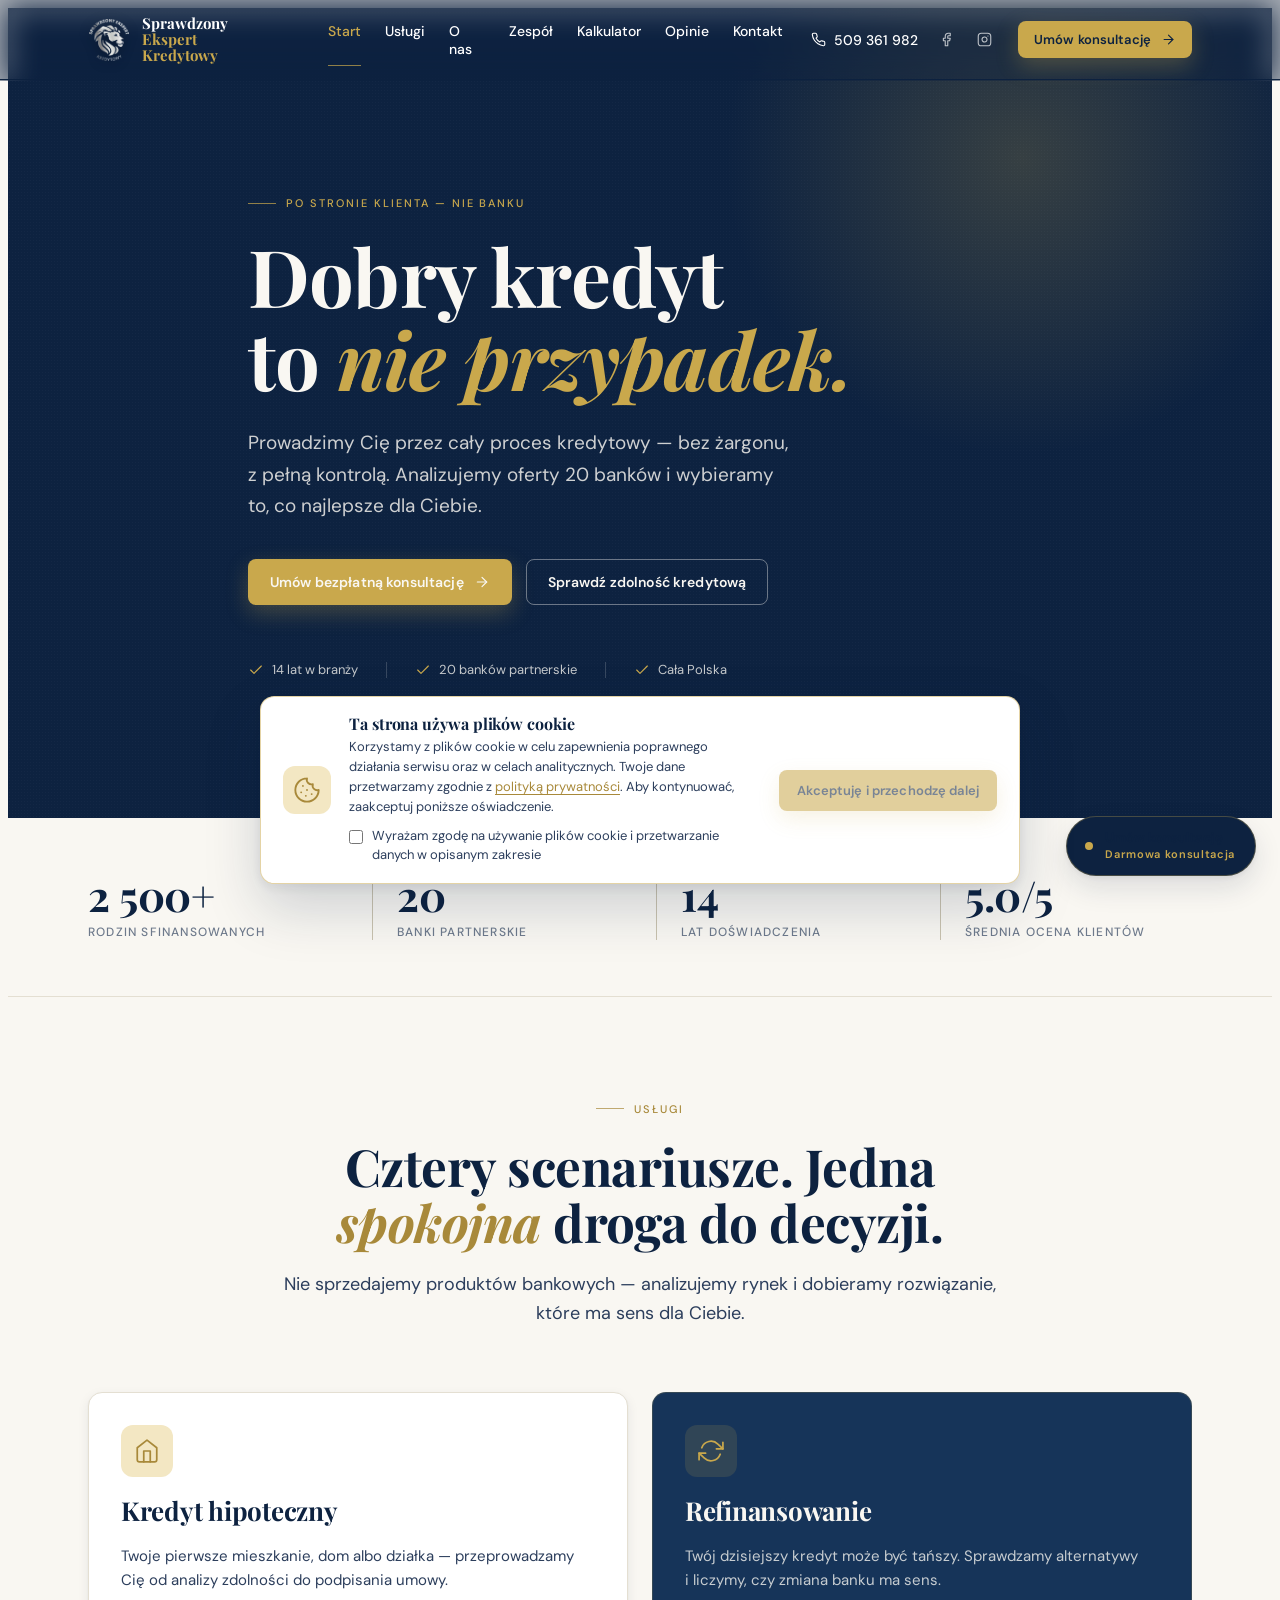
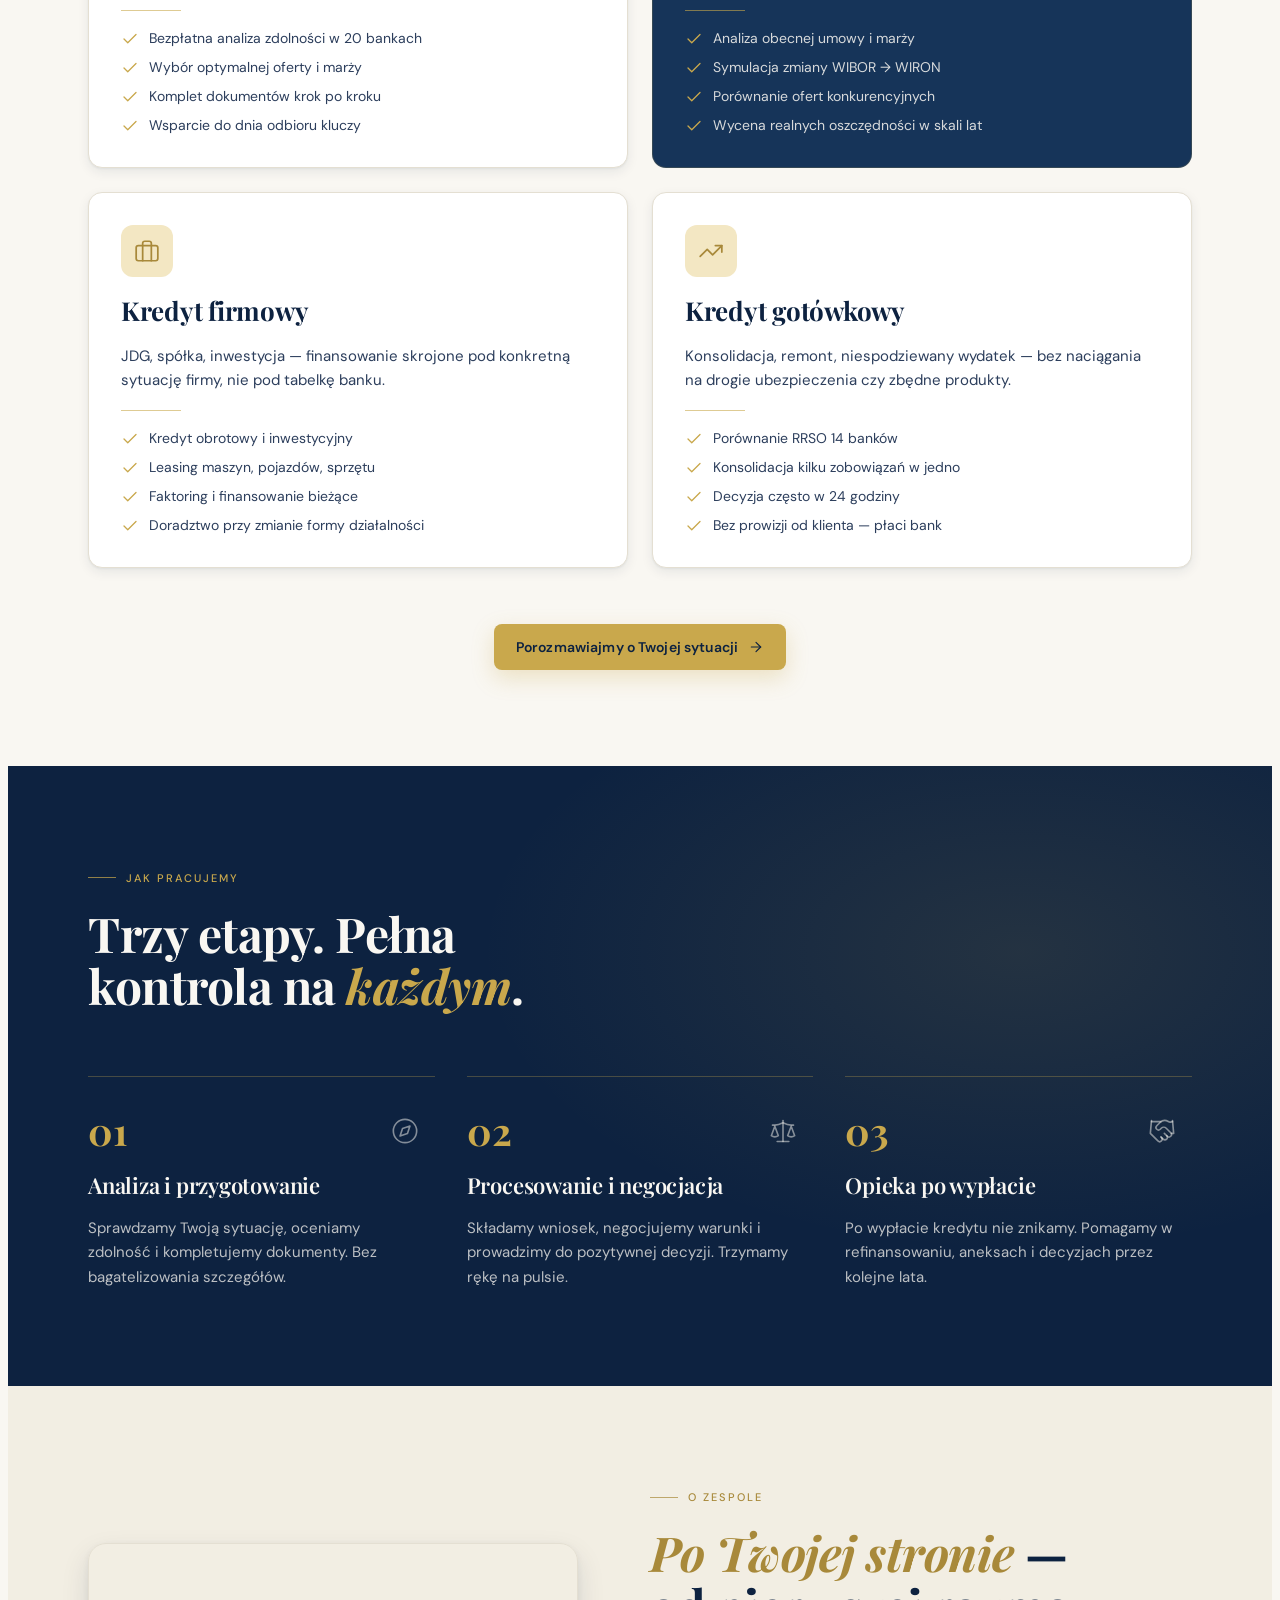
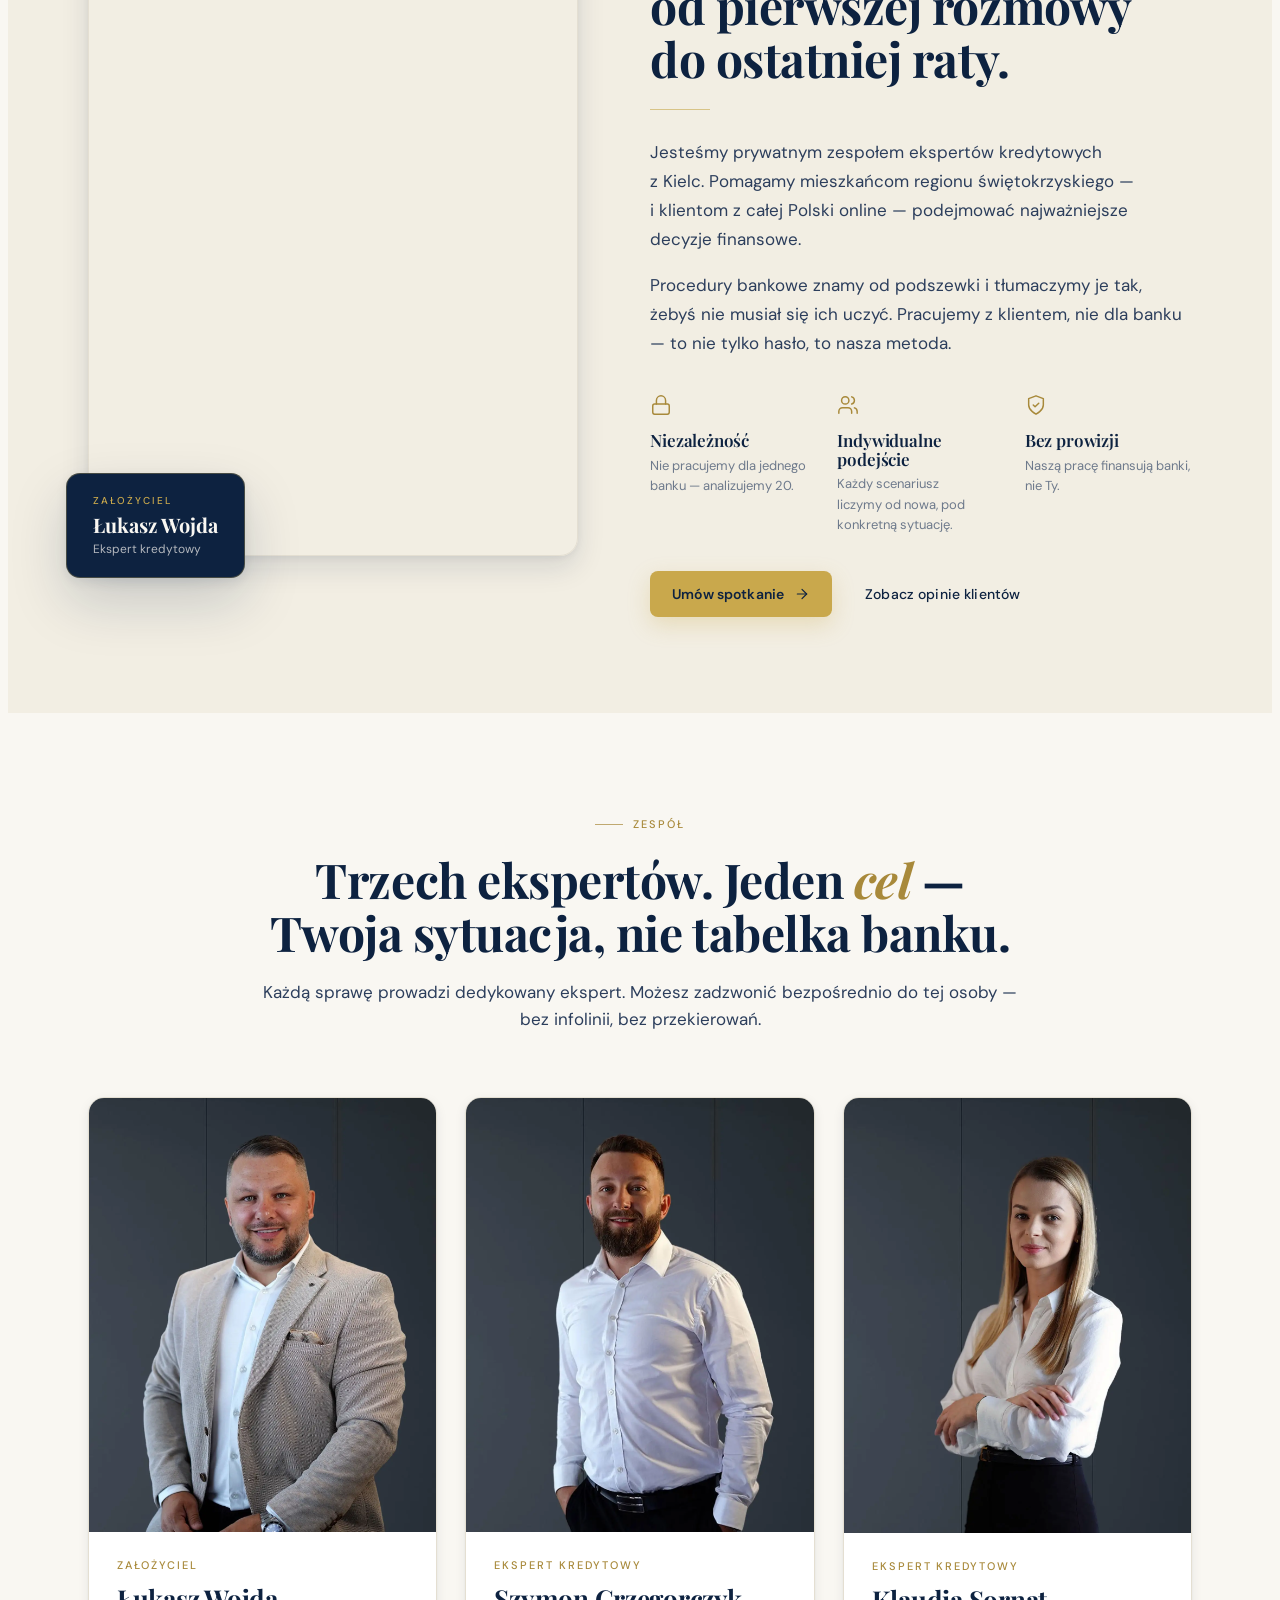
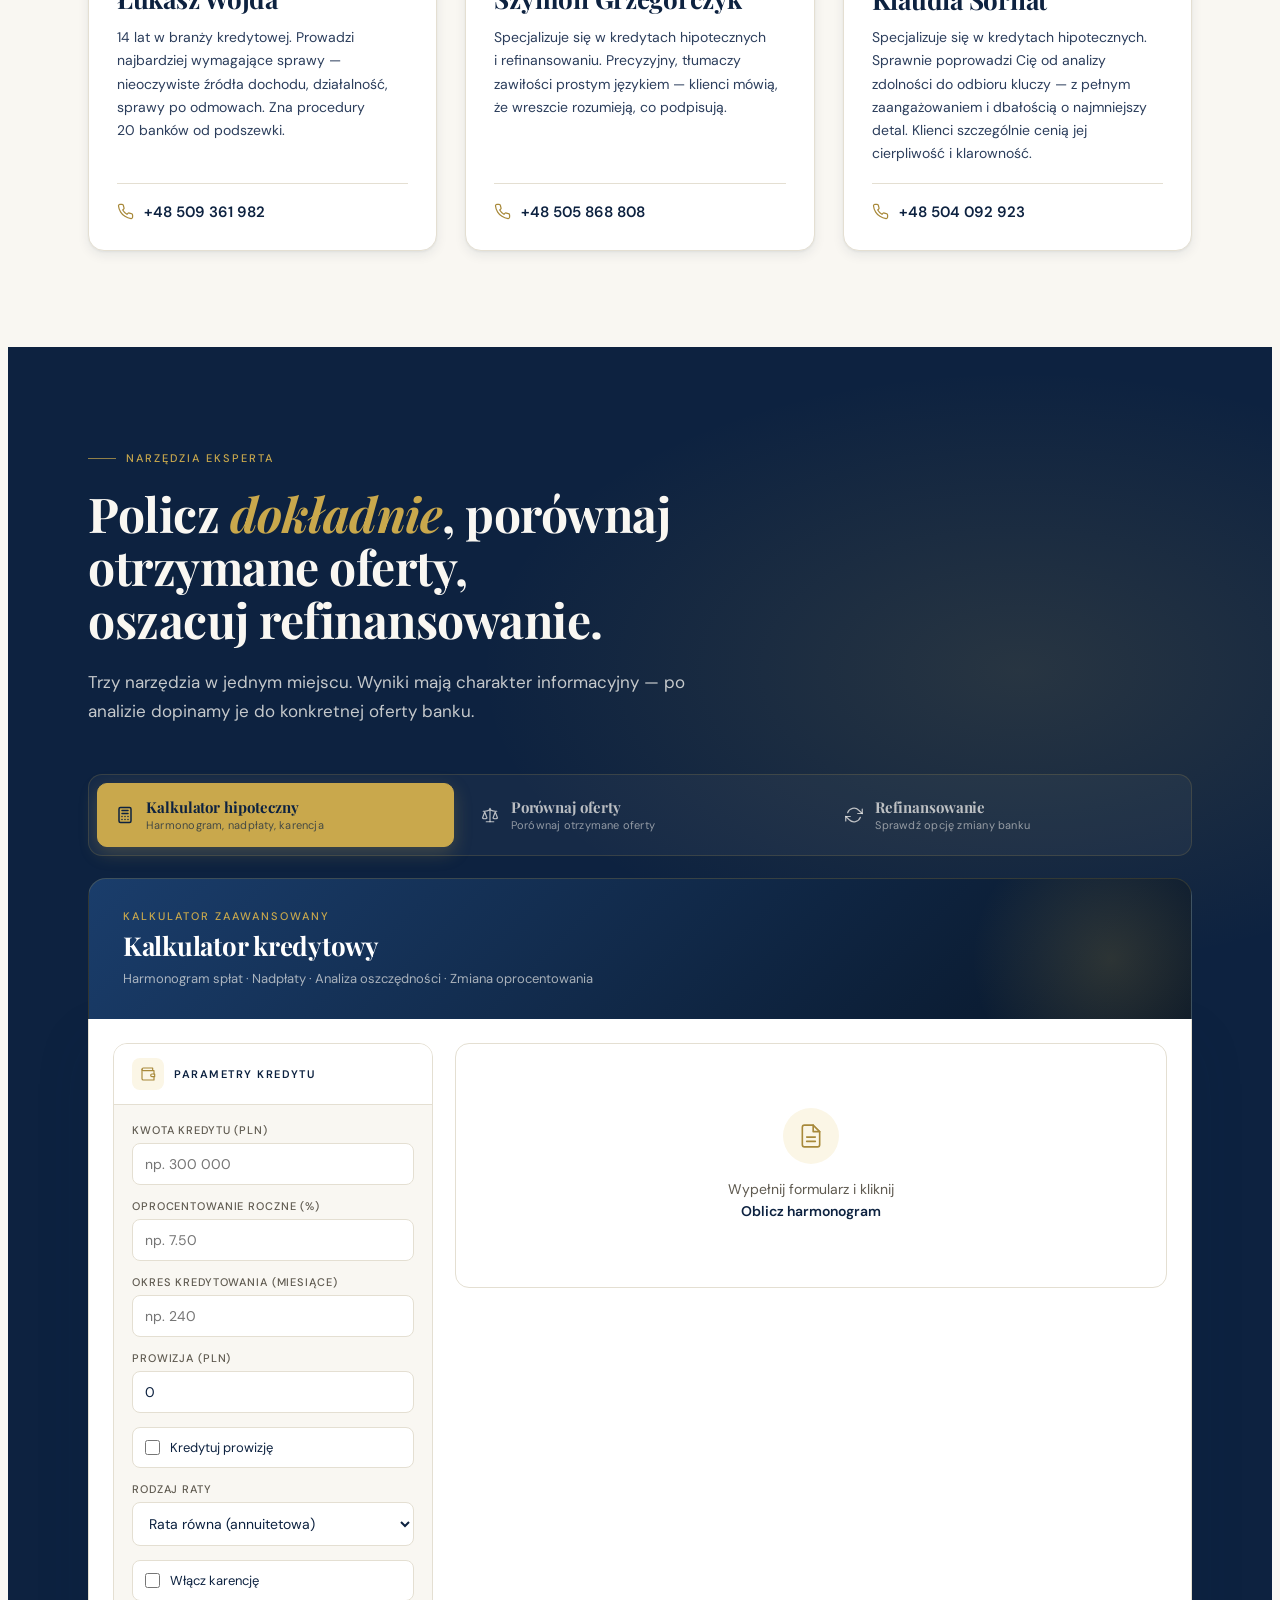
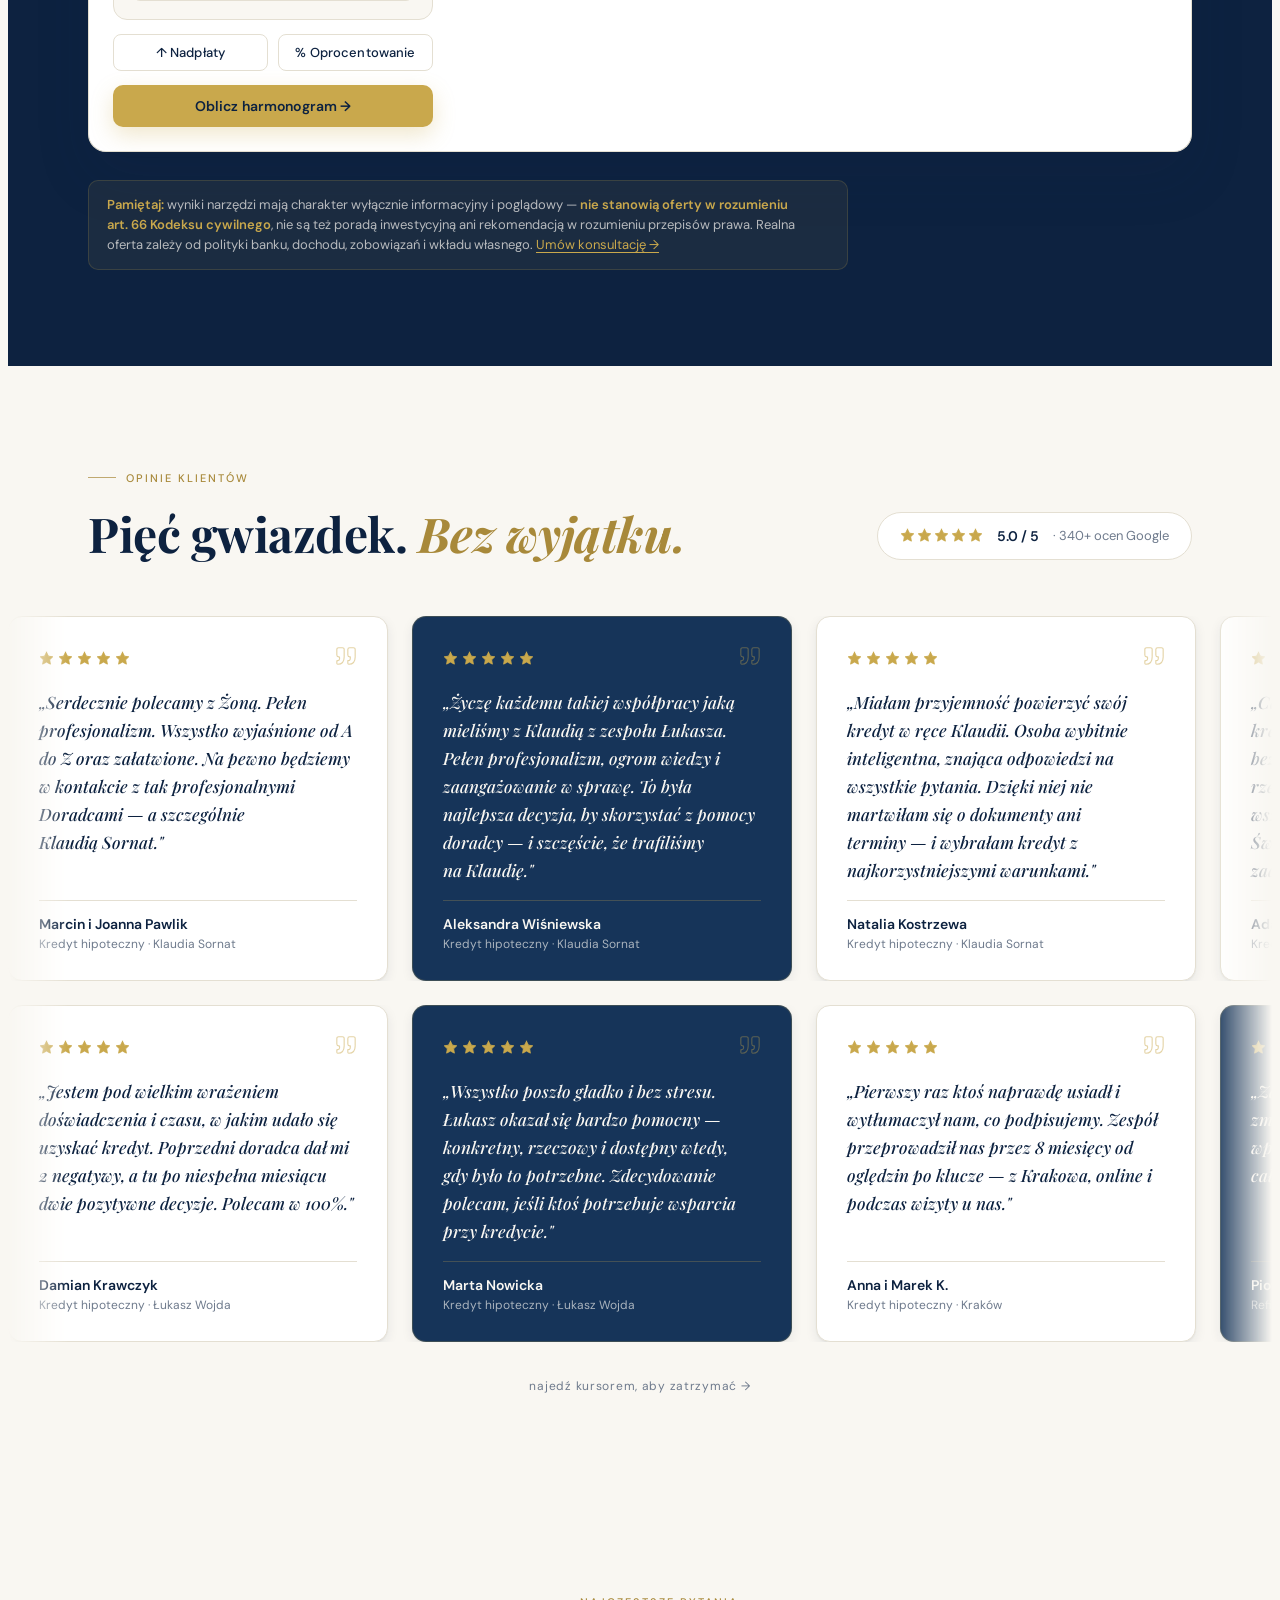
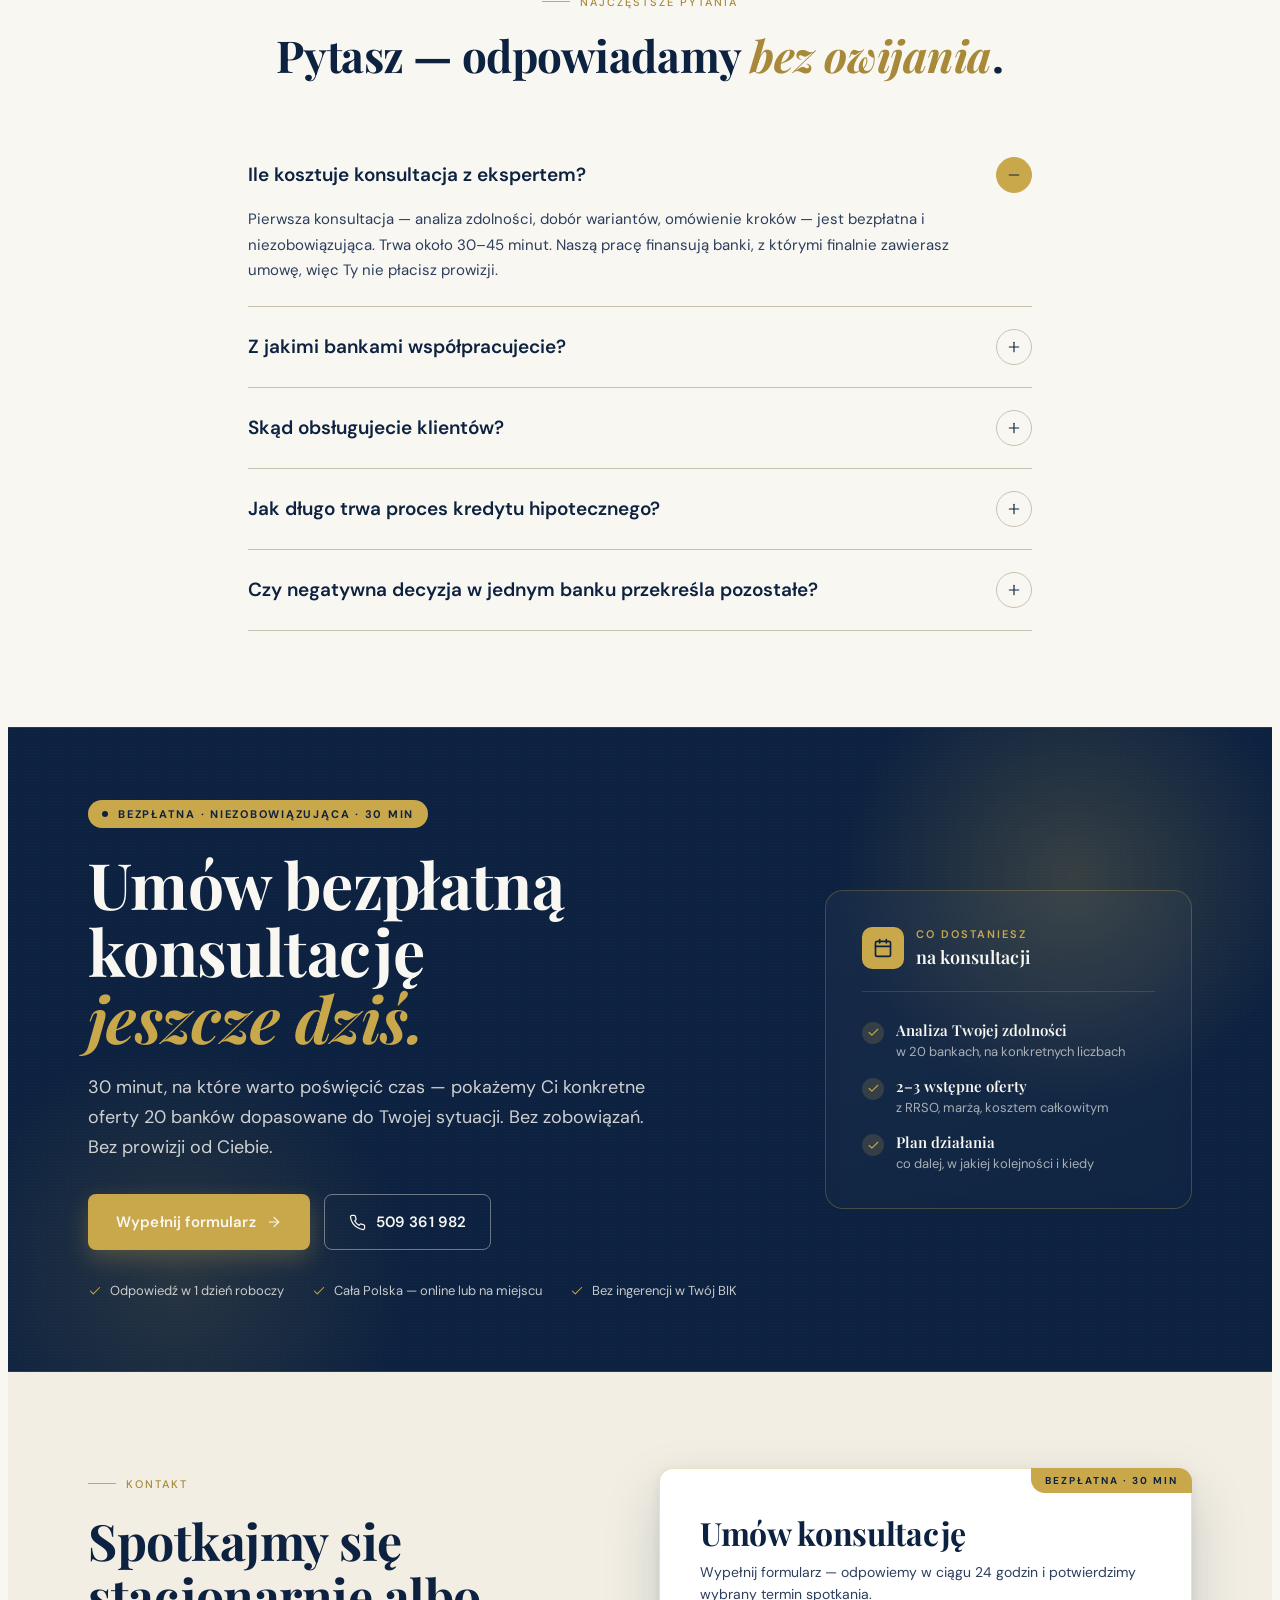
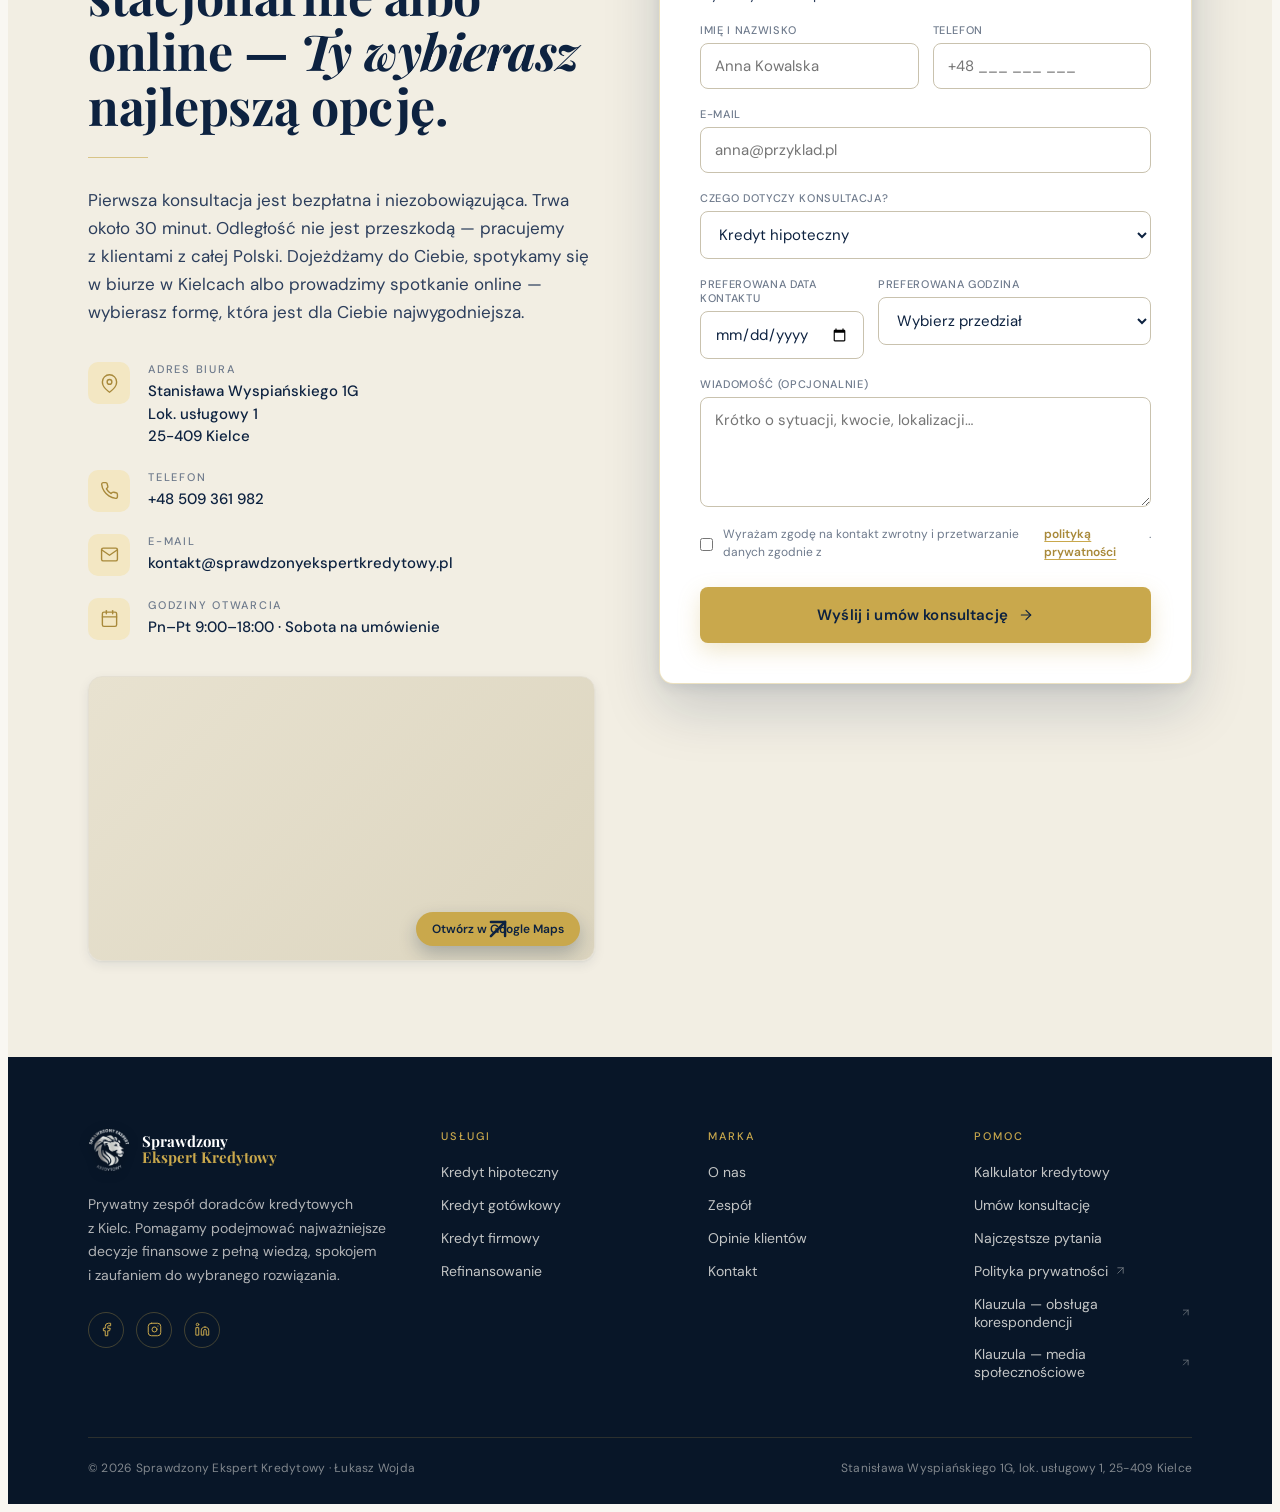
==== commit c0d80917: "Add files via upload" ====
--- a/index.html
+++ b/index.html
@@ -24,30 +24,7 @@
   <link rel="preconnect" href="https://fonts.googleapis.com" />
   <link rel="preconnect" href="https://fonts.gstatic.com" crossorigin />
   <script type="application/ld+json">
-  {
-    "@context": "https://schema.org",
-    "@type": "FinancialService",
-    "name": "Sprawdzony Ekspert Kredytowy",
-    "alternateName": "Łukasz Wojda — Ekspert Kredytowy Kielce",
-    "url": "https://sprawdzonyekspertkredytowy.pl/",
-    "logo": "https://sprawdzonyekspertkredytowy.pl/logo-primary.png",
-    "description": "Prywatny ekspert kredytowy z Kielc. Kredyt hipoteczny, gotówkowy, firmowy, refinansowanie. Bezpłatna analiza ofert 20 banków.",
-    "telephone": "+48509361982",
-    "email": "kontakt@sprawdzonyekspertkredytowy.pl",
-    "address": {
-      "@type": "PostalAddress",
-      "streetAddress": "Stanisława Wyspiańskiego 1G lok. 1",
-      "addressLocality": "Kielce",
-      "postalCode": "25-409",
-      "addressCountry": "PL"
-    },
-    "geo": {"@type": "GeoCoordinates", "latitude": 50.8661, "longitude": 20.6286},
-    "openingHoursSpecification": [{"@type": "OpeningHoursSpecification", "dayOfWeek": ["Monday","Tuesday","Wednesday","Thursday","Friday"], "opens": "09:00", "closes": "18:00"}],
-    "aggregateRating": {"@type": "AggregateRating", "ratingValue": "5.0", "reviewCount": "340", "bestRating": "5"},
-    "founder": {"@type": "Person", "name": "Łukasz Wojda"},
-    "areaServed": {"@type": "Country", "name": "Poland"},
-    "priceRange": "Bezpłatna konsultacja"
-  }
+  {"@context":"https://schema.org","@type":"FinancialService","name":"Sprawdzony Ekspert Kredytowy","url":"https://sprawdzonyekspertkredytowy.pl/","logo":"https://sprawdzonyekspertkredytowy.pl/logo-primary.png","description":"Ekspert kredytowy Kielce. Kredyt hipoteczny, gotówkowy, firmowy, refinansowanie. 20 banków.","telephone":"+48509361982","email":"kontakt@sprawdzonyekspertkredytowy.pl","address":{"@type":"PostalAddress","streetAddress":"Stanisława Wyspiańskiego 1G lok. 1","addressLocality":"Kielce","postalCode":"25-409","addressCountry":"PL"},"aggregateRating":{"@type":"AggregateRating","ratingValue":"5.0","reviewCount":"340","bestRating":"5"},"founder":{"@type":"Person","name":"Łukasz Wojda"},"priceRange":"Bezpłatna konsultacja"}
   </script>
 </head>
 <body class="sek-root">
@@ -810,7 +787,6 @@
       method="POST">
       <div class="sek-form-corner">Bezpłatna · 30 min</div>
       <input type="hidden" name="_subject" value="Nowe zapytanie ze strony — Sprawdzony Ekspert Kredytowy">
-      <input type="hidden" name="_template" value="table">
       <input type="hidden" name="_captcha" value="true">
       <input type="hidden" name="_next" value="">
       <input type="hidden" name="_autoresponse" value="">
@@ -947,7 +923,7 @@
 <!-- =========================================================================
      COOKIE CONSENT (RODO)
      ========================================================================= -->
-<div id="sek-cookie" class="sek-cookie" hidden>
+<div id="sek-cookie" class="sek-cookie">
   <div class="sek-cookie-box">
     <div class="sek-cookie-icon">
       <svg width="28" height="28" viewBox="0 0 24 24" fill="none" stroke="currentColor" stroke-width="1.6" stroke-linecap="round" stroke-linejoin="round"><path d="M12 2a10 10 0 1 0 10 10 4 4 0 0 1-5-5 4 4 0 0 1-5-5"/><path d="M8.5 8.5v.01"/><path d="M16 15.5v.01"/><path d="M12 12v.01"/><path d="M11 17v.01"/><path d="M7 14v.01"/></svg>
--- a/style.css
+++ b/style.css
@@ -150,7 +150,7 @@
    HERO
    ========================================================================== */
 .sek-hero { background: var(--navy); color: var(--cream); padding: 160px 0 120px; position: relative; overflow: hidden; min-height: 90vh; display: flex; align-items: center; }
-.sek-hero-bg { position: absolute; inset: 0; background-image: url(team-photo.webp); background-size: 115% auto; background-position: center 15%; background-repeat: no-repeat; filter: grayscale(0.15); }
+.sek-hero-bg { position: absolute; inset: 0; background-image: url(assets/team-photo.webp); background-size: 115% auto; background-position: center 15%; background-repeat: no-repeat; filter: grayscale(0.15); }
 .sek-hero-tint { position: absolute; inset: 0; background: linear-gradient(100deg, rgba(13,34,64,0.94) 0%, rgba(13,34,64,0.82) 50%, rgba(13,34,64,0.5) 100%); pointer-events: none; }
 .sek-hero-glow { position: absolute; top: -200px; right: -100px; width: 700px; height: 700px; background: radial-gradient(circle, rgba(201,168,76,0.22), transparent 60%); pointer-events: none; }
 .sek-hero-grain { position: absolute; inset: 0; opacity: 0.04; background-image: radial-gradient(rgba(255,255,255,0.6) 1px, transparent 1px); background-size: 3px 3px; pointer-events: none; }
@@ -222,7 +222,7 @@
 .sek-about { background: var(--cream-warm); }
 .sek-about-grid { display: grid; grid-template-columns: 0.95fr 1.05fr; gap: 72px; align-items: center; }
 .sek-about-photo { position: relative; }
-.sek-about-photo-img { aspect-ratio: 4/5; border-radius: 18px; overflow: hidden; box-shadow: var(--shadow-3); border: 0.5px solid var(--line); background-image: url(team-full.webp); background-size: cover; background-position: center 25%; }
+.sek-about-photo-img { aspect-ratio: 4/5; border-radius: 18px; overflow: hidden; box-shadow: var(--shadow-3); border: 0.5px solid var(--line); background-image: url(assets/team-full.webp); background-size: cover; background-position: center 25%; }
 .sek-about-badge { position: absolute; bottom: -22px; left: -22px; background: var(--navy); color: var(--cream); padding: 20px 26px; border-radius: 14px; box-shadow: var(--shadow-4); border: 1px solid rgba(201,168,76,0.3); max-width: 240px; }
 .sek-about-badge .sek-eye { font-size: 10px; letter-spacing: 0.2em; text-transform: uppercase; color: var(--gold); font-weight: 500; margin-bottom: 6px; }
 .sek-about-badge .sek-name { font-family: var(--font-display); font-weight: 700; font-size: 20px; line-height: 1.2; margin-bottom: 4px; }
@@ -567,29 +567,15 @@
   .sek-review { flex: 0 0 300px; width: 300px; padding: 22px; }
   .sek-marquee-track.left, .sek-marquee-track.right { animation-duration: 44s; }
   .sek-float-cta-label { display: none; }
-  .sek-hero { padding: 120px 0 80px; min-height: auto; }
-  .sek-form { padding: 28px 20px; }
-  .sek-about-badge { position: static; margin-top: 20px; max-width: 100%; border-radius: 12px; }
-  .sek-about-photo { position: static; }
-  .sek-faq-a p { padding-right: 0; }
-}
-@media (max-width: 400px) {
-  .sek-hero { padding: 100px 0 60px; }
-  .sek-hero h1 { font-size: 36px; }
-  .sek-form { padding: 20px 14px; }
-  .sek-form-head h3 { font-size: 26px; }
-  .sek-float-cta { bottom: 14px; right: 14px; padding: 14px 16px; min-width: 48px; min-height: 48px; justify-content: center; }
-  .sek-cta-stat-panel { padding: 24px 18px; }
-  .sek-pad { padding: 48px 0; }
 }
 
 
 /* ── COOKIE CONSENT ── */
 .sek-cookie {
   position: fixed; left: 16px; right: 16px; bottom: 16px; z-index: 60;
-  display: none;
-}
-.sek-cookie.is-visible { display: block; }
+  display: block;
+}
+.sek-cookie.is-hidden { display: none; }
 .sek-cookie-box {
   max-width: 760px; margin: 0 auto;
   display: grid; grid-template-columns: auto 1fr auto; gap: 18px;
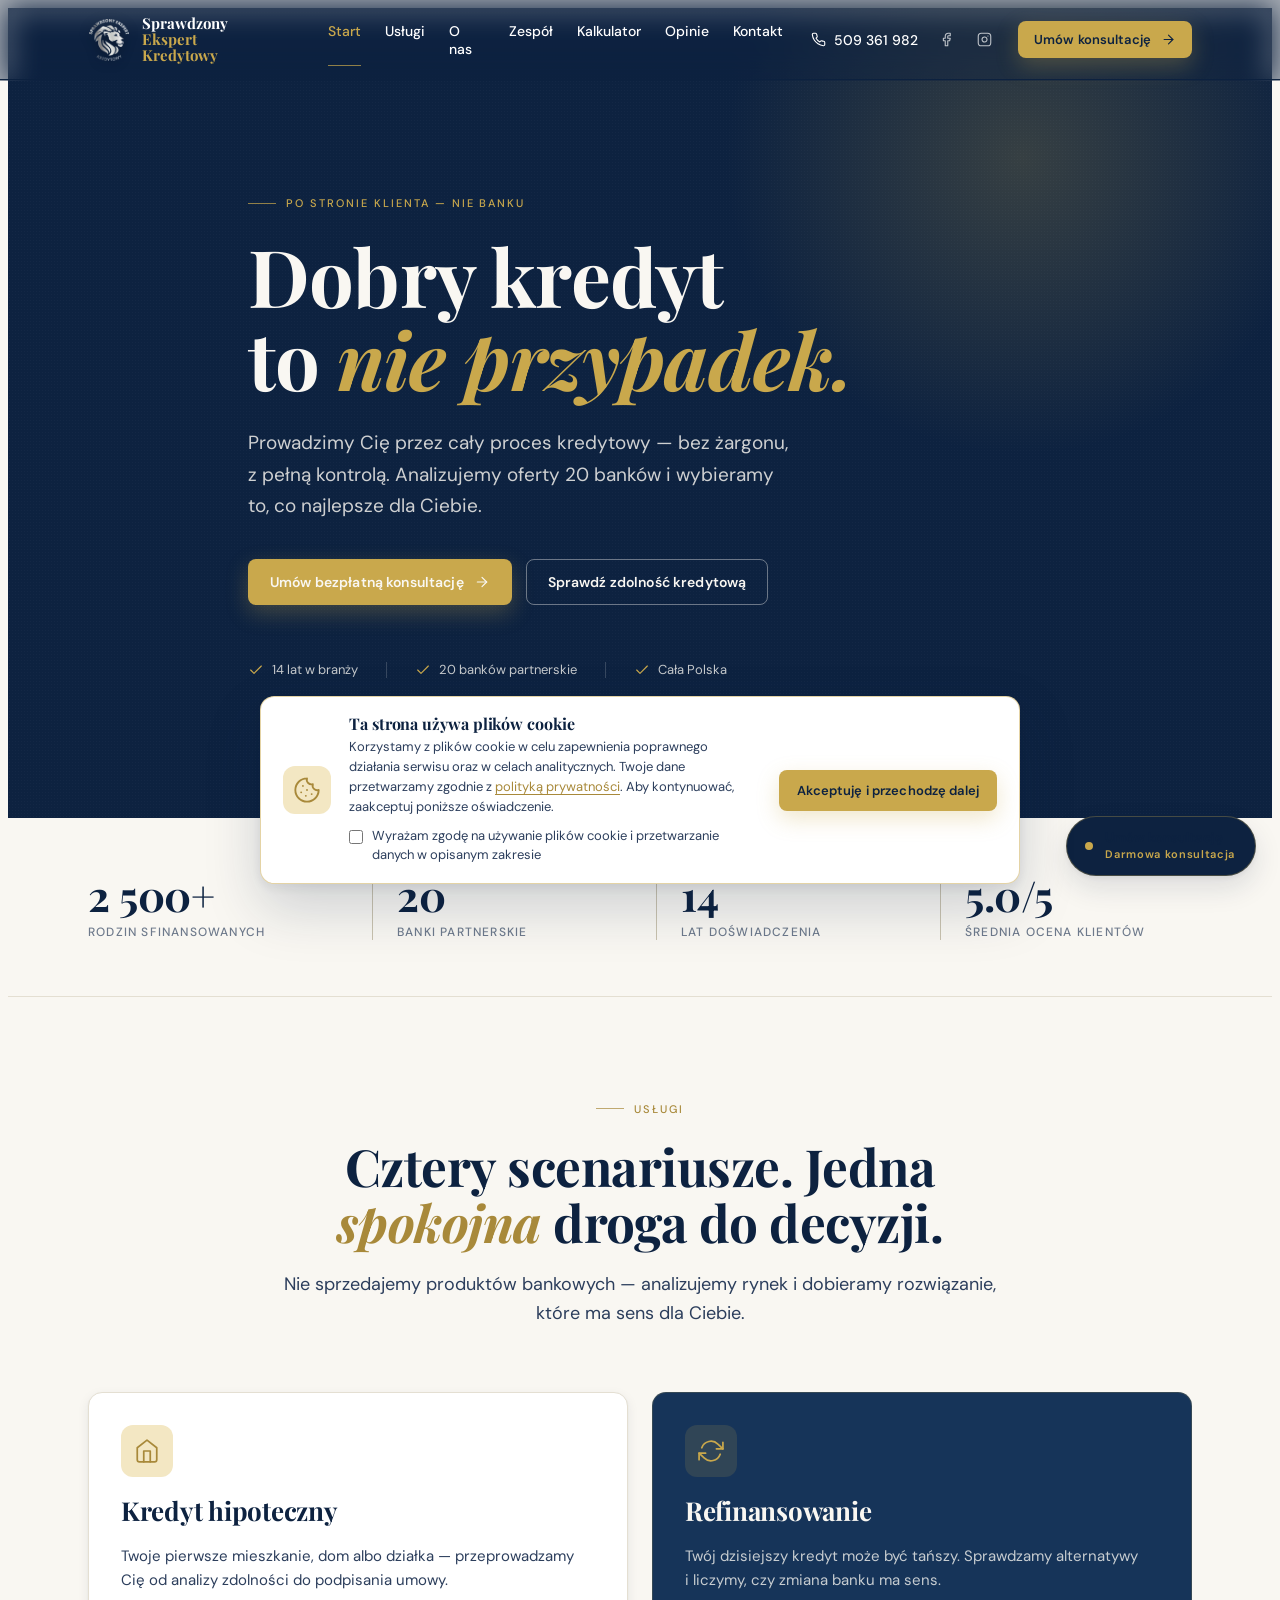
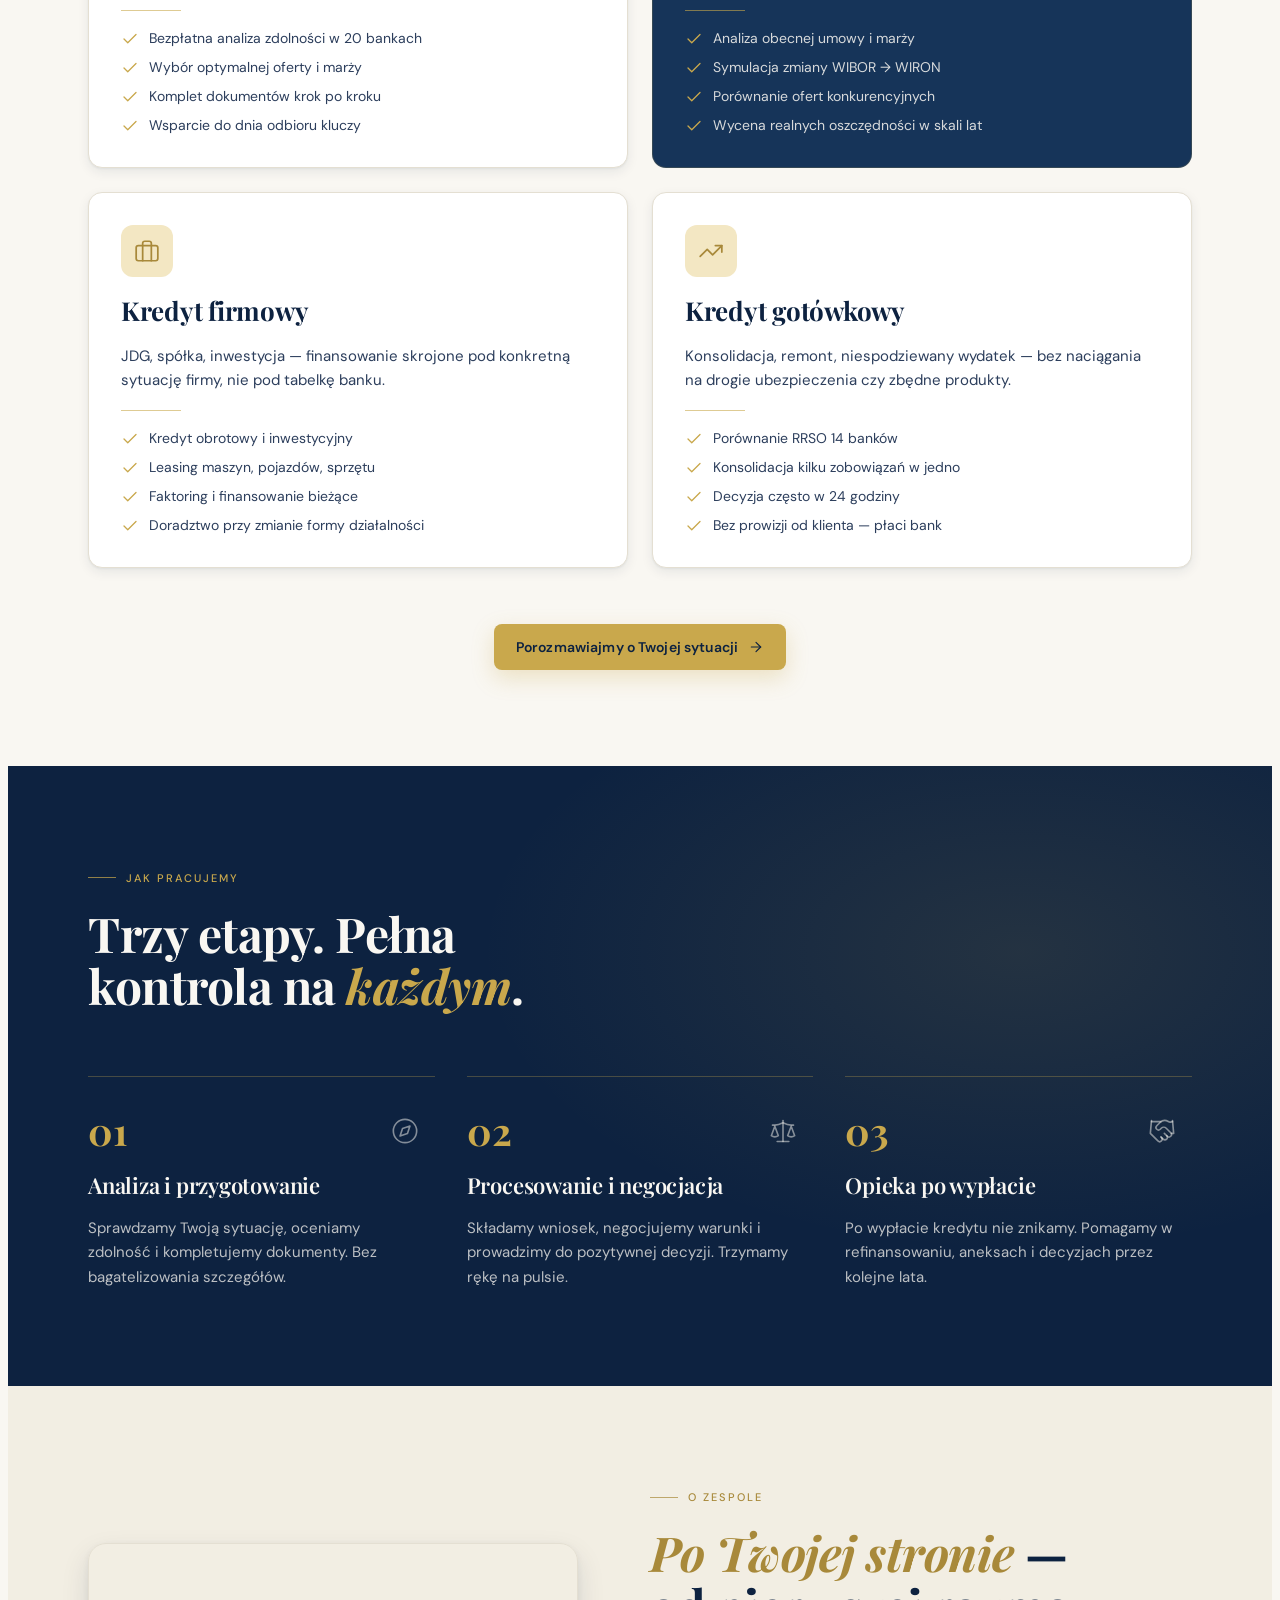
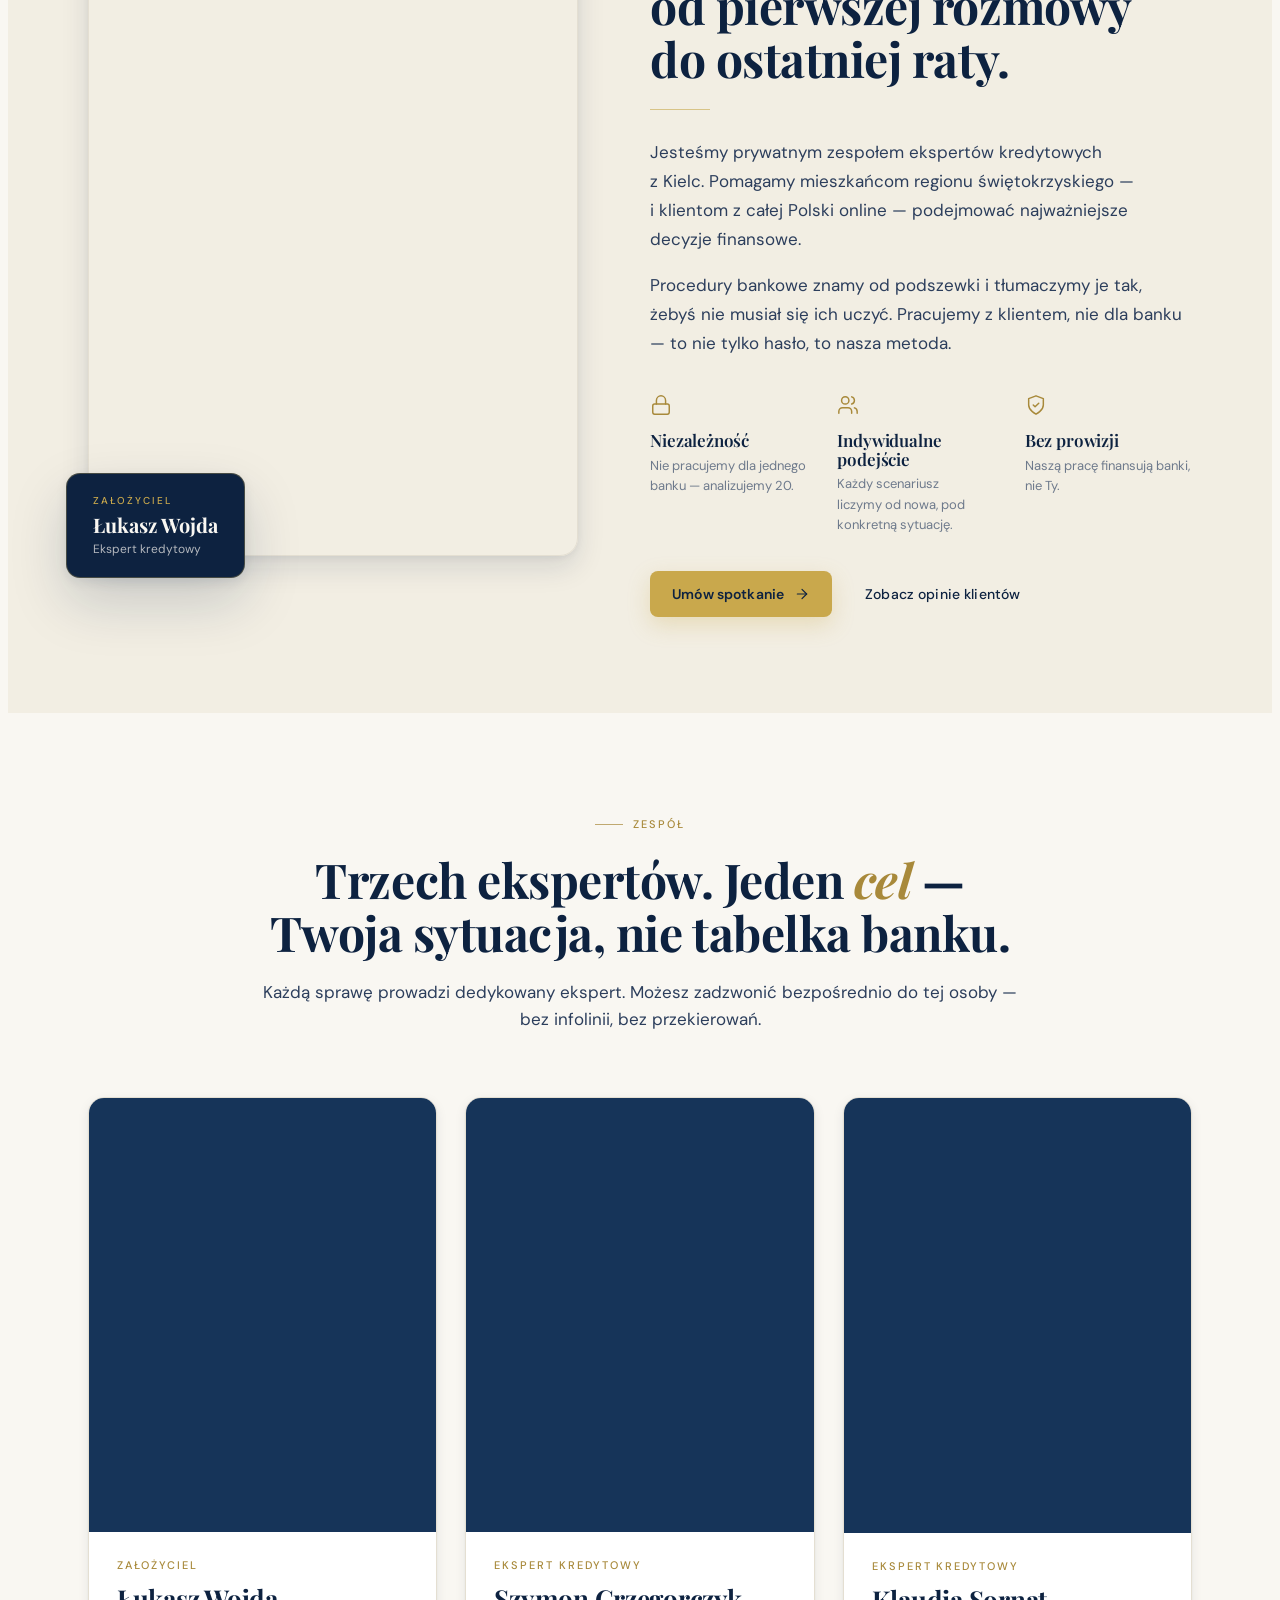
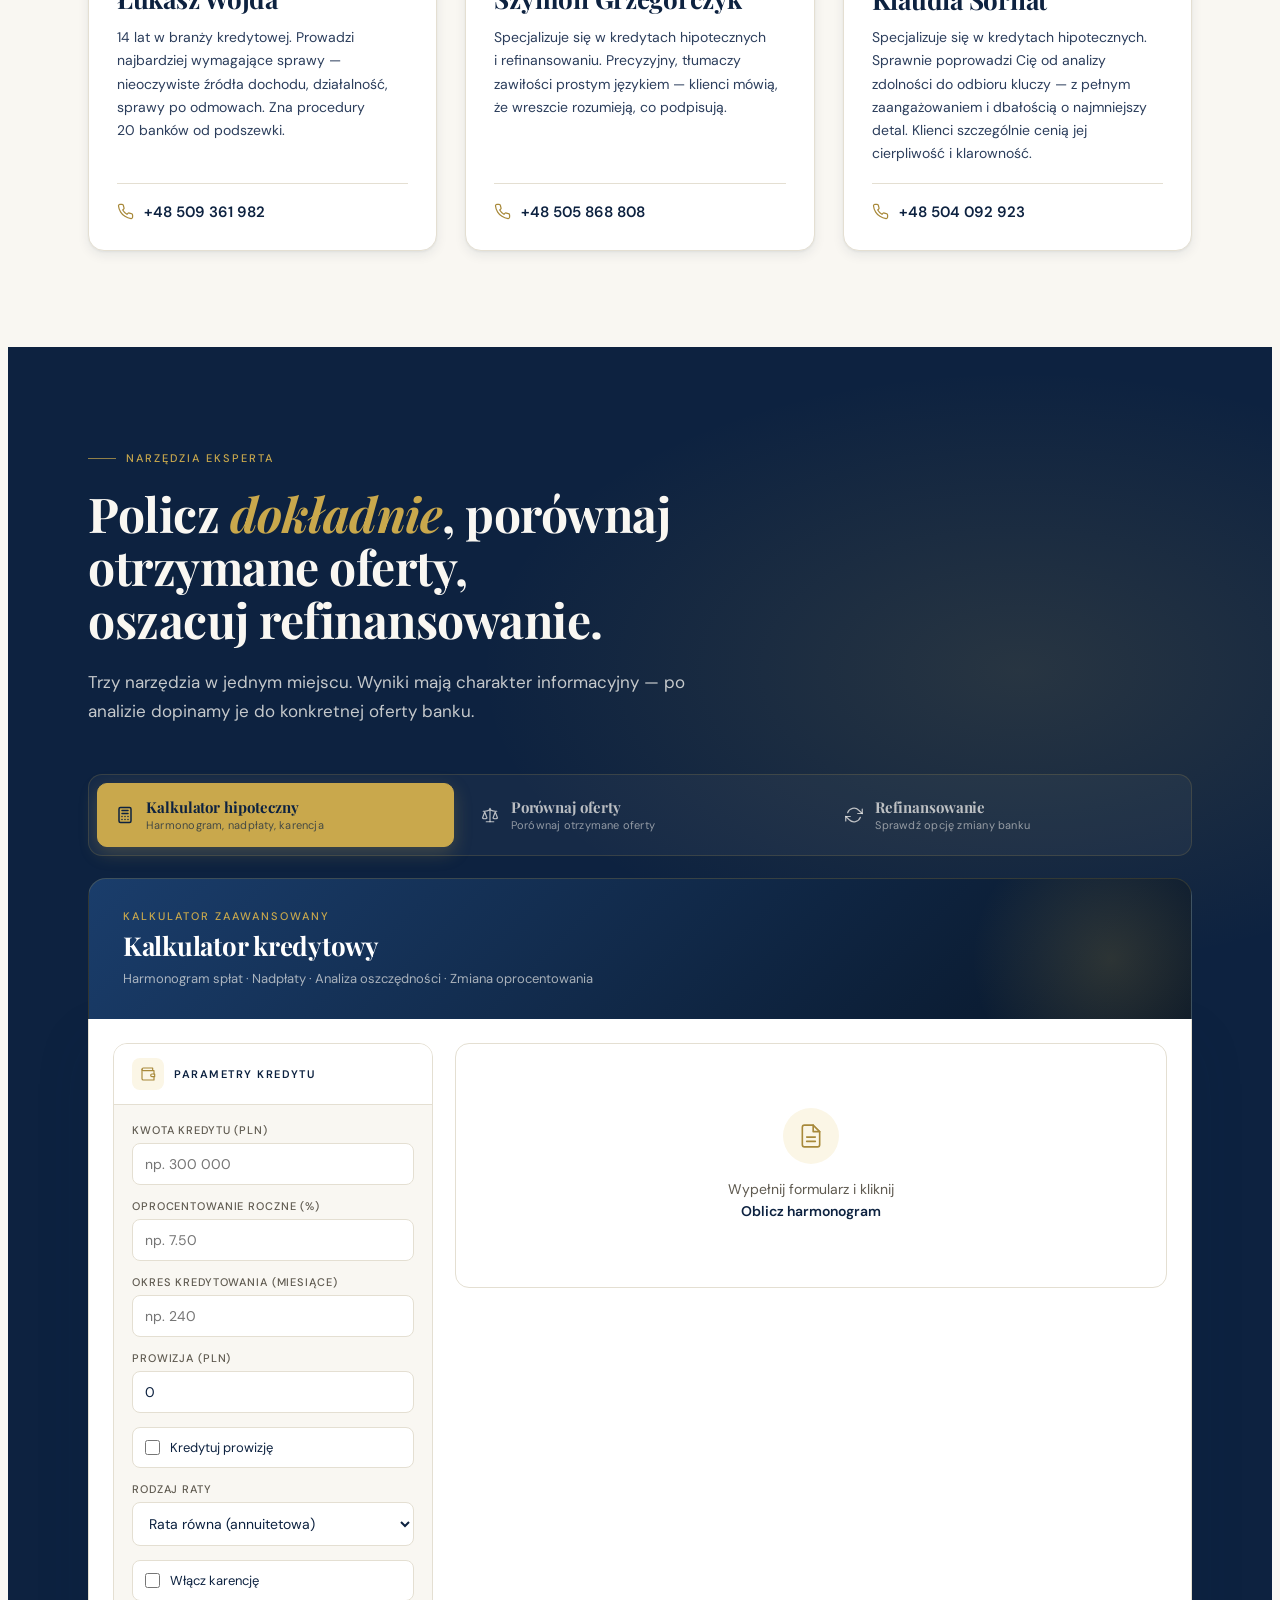
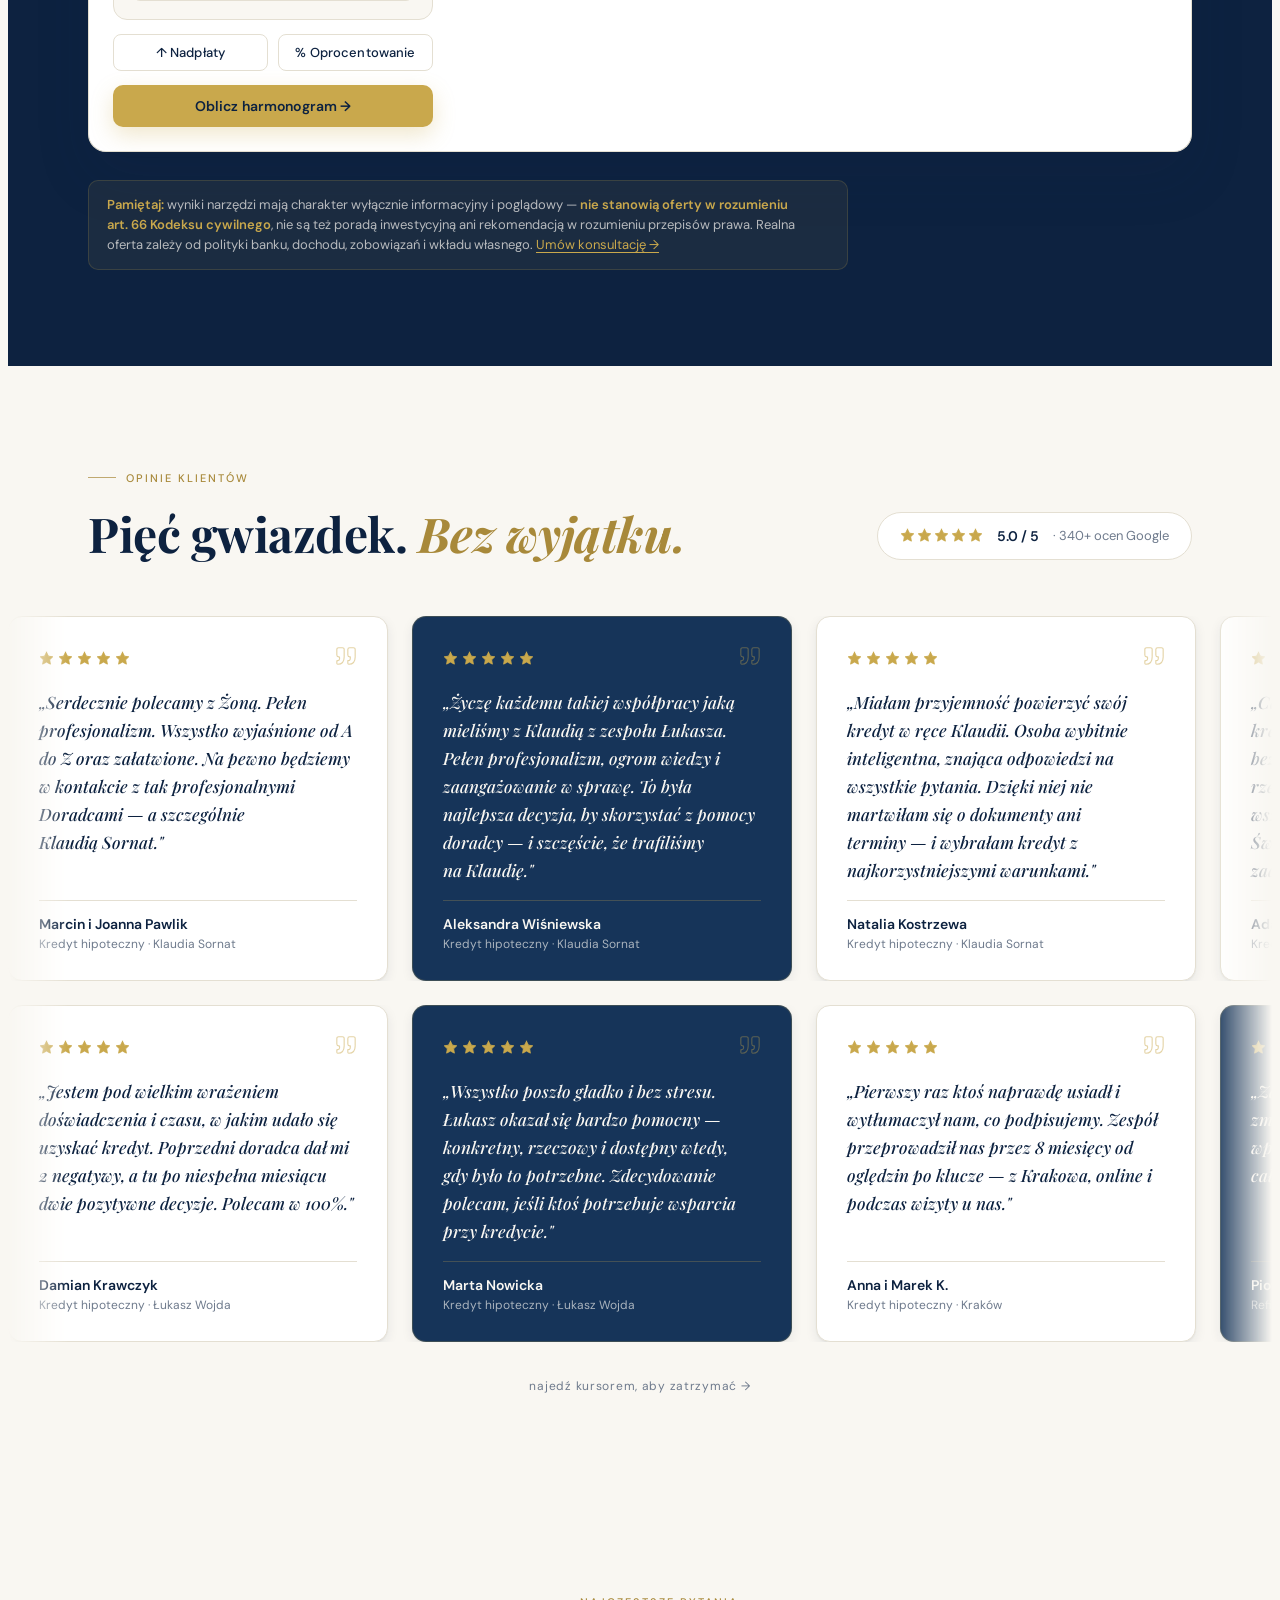
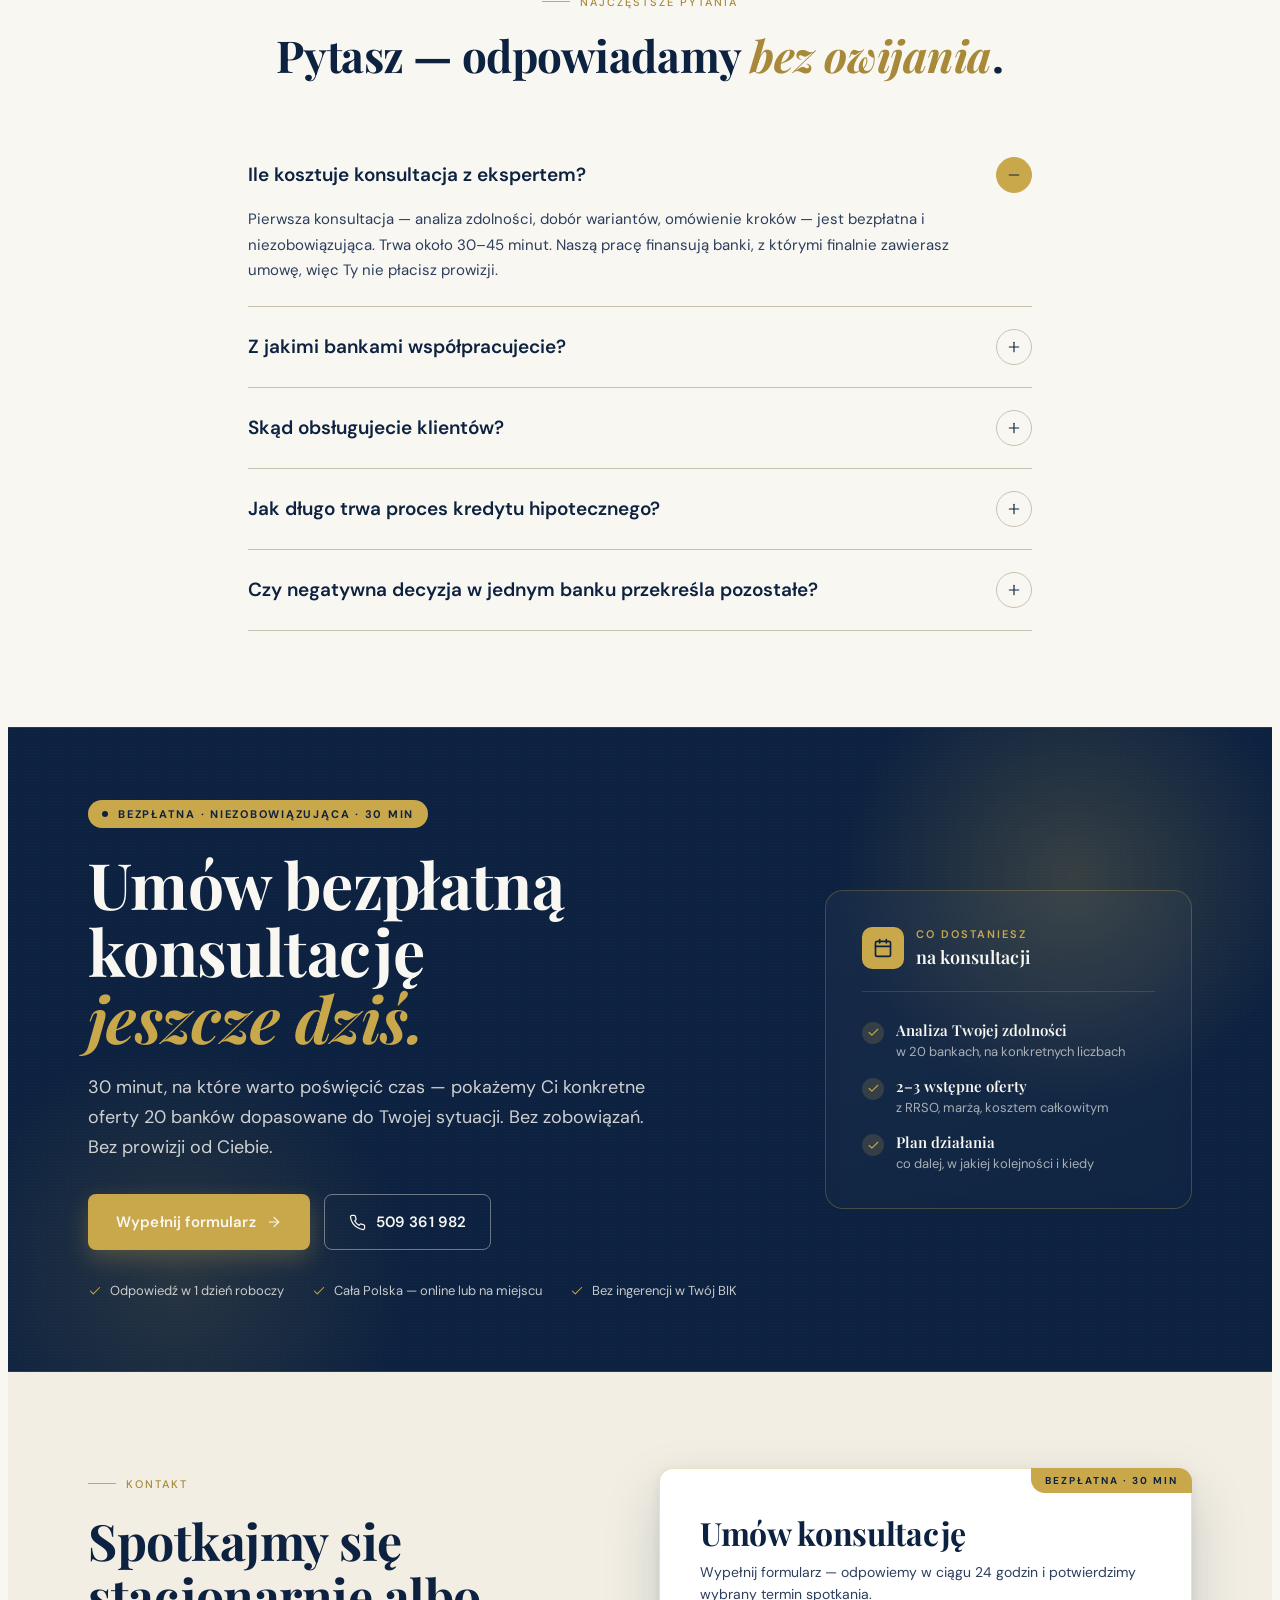
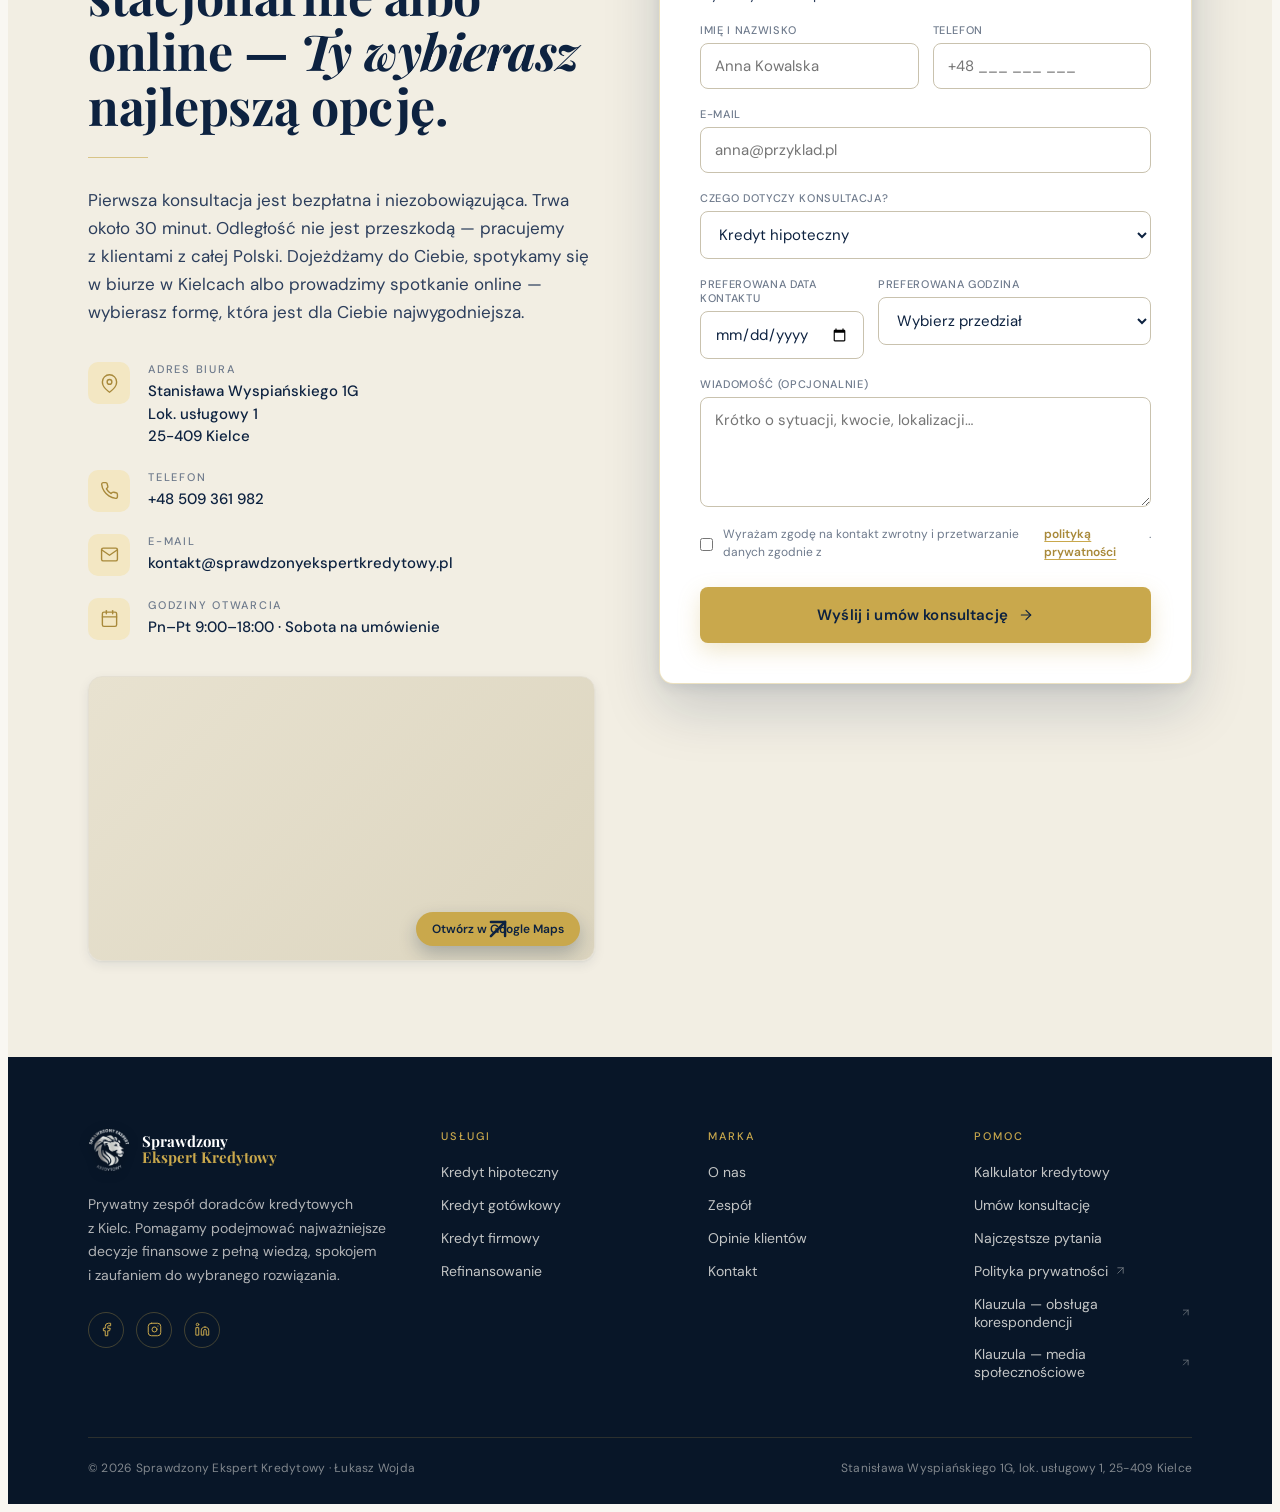
==== commit c91bfac8: "Add files via upload" ====
--- a/index.html
+++ b/index.html
@@ -3,29 +3,10 @@
 <head>
   <meta charset="utf-8" />
   <meta name="viewport" content="width=device-width, initial-scale=1" />
-  <title>Ekspert Kredytowy Kielce | Sprawdzony Ekspert Kredytowy — Łukasz Wojda</title>
-  <meta name="description" content="Ekspert kredytowy Kielce — Łukasz Wojda i zespół. Kredyt hipoteczny, gotówkowy, firmowy, refinansowanie. Porównanie ofert 20 banków. Bezpłatna konsultacja. Zadzwoń: 509 361 982." />
+  <title>Sprawdzony Ekspert Kredytowy — Łukasz Wojda · Kielce</title>
+  <meta name="description" content="Prywatny ekspert kredytowy z Kielc. Kredyt hipoteczny, gotówkowy, firmowy, refinansowanie. Analiza ofert 20 banków. Po stronie klienta — nie banku." />
   <link rel="icon" type="image/png" href="logo-primary.png" />
   <link rel="stylesheet" href="style.css" />
-  <meta name="keywords" content="ekspert kredytowy Kielce, doradca kredytowy Kielce, kredyt hipoteczny Kielce, refinansowanie kredytu, Łukasz Wojda, Sprawdzony Ekspert Kredytowy" />
-  <meta name="author" content="Łukasz Wojda — Sprawdzony Ekspert Kredytowy" />
-  <link rel="canonical" href="https://sprawdzonyekspertkredytowy.pl/" />
-  <meta property="og:type" content="website" />
-  <meta property="og:url" content="https://sprawdzonyekspertkredytowy.pl/" />
-  <meta property="og:title" content="Ekspert Kredytowy Kielce | Sprawdzony Ekspert Kredytowy" />
-  <meta property="og:description" content="Łukasz Wojda i zespół — eksperci kredytowi z Kielc. Kredyt hipoteczny, gotówkowy, firmowy, refinansowanie. 20 banków partnerskich. Bezpłatna konsultacja." />
-  <meta property="og:image" content="https://sprawdzonyekspertkredytowy.pl/logo-primary.png" />
-  <meta property="og:locale" content="pl_PL" />
-  <meta property="og:site_name" content="Sprawdzony Ekspert Kredytowy" />
-  <meta name="twitter:card" content="summary_large_image" />
-  <meta name="twitter:title" content="Ekspert Kredytowy Kielce | Sprawdzony Ekspert Kredytowy" />
-  <meta name="twitter:description" content="Łukasz Wojda i zespół — eksperci kredytowi z Kielc. 20 banków, bezpłatna konsultacja." />
-  <meta name="twitter:image" content="https://sprawdzonyekspertkredytowy.pl/logo-primary.png" />
-  <link rel="preconnect" href="https://fonts.googleapis.com" />
-  <link rel="preconnect" href="https://fonts.gstatic.com" crossorigin />
-  <script type="application/ld+json">
-  {"@context":"https://schema.org","@type":"FinancialService","name":"Sprawdzony Ekspert Kredytowy","url":"https://sprawdzonyekspertkredytowy.pl/","logo":"https://sprawdzonyekspertkredytowy.pl/logo-primary.png","description":"Ekspert kredytowy Kielce. Kredyt hipoteczny, gotówkowy, firmowy, refinansowanie. 20 banków.","telephone":"+48509361982","email":"kontakt@sprawdzonyekspertkredytowy.pl","address":{"@type":"PostalAddress","streetAddress":"Stanisława Wyspiańskiego 1G lok. 1","addressLocality":"Kielce","postalCode":"25-409","addressCountry":"PL"},"aggregateRating":{"@type":"AggregateRating","ratingValue":"5.0","reviewCount":"340","bestRating":"5"},"founder":{"@type":"Person","name":"Łukasz Wojda"},"priceRange":"Bezpłatna konsultacja"}
-  </script>
 </head>
 <body class="sek-root">
 
@@ -303,7 +284,7 @@
     </div>
     <div class="sek-team-grid">
       <article class="sek-team-card">
-        <div class="sek-team-photo" style="background-image:url('team-lukasz.webp')"></div>
+        <div class="sek-team-photo" style="background-image:url('assets/team-lukasz.webp')"></div>
         <div class="sek-team-body">
           <div class="sek-team-role">Założyciel</div>
           <div class="sek-team-name">Łukasz Wojda</div>
@@ -317,7 +298,7 @@
         </div>
       </article>
       <article class="sek-team-card">
-        <div class="sek-team-photo" style="background-image:url('team-szymon.webp')"></div>
+        <div class="sek-team-photo" style="background-image:url('assets/team-szymon.webp')"></div>
         <div class="sek-team-body">
           <div class="sek-team-role">Ekspert kredytowy</div>
           <div class="sek-team-name">Szymon Grzegorczyk</div>
@@ -331,7 +312,7 @@
         </div>
       </article>
       <article class="sek-team-card">
-        <div class="sek-team-photo" style="background-image:url('team-klaudia.webp')"></div>
+        <div class="sek-team-photo" style="background-image:url('assets/team-klaudia.webp')"></div>
         <div class="sek-team-body">
           <div class="sek-team-role">Ekspert kredytowy</div>
           <div class="sek-team-name">Klaudia Sornat</div>
@@ -937,7 +918,7 @@
       </label>
     </div>
     <div class="sek-cookie-actions">
-      <button type="button" id="sek-cookie-accept" class="sek-btn sek-btn-primary" disabled>Akceptuję i przechodzę dalej</button>
+      <button type="button" id="sek-cookie-accept" class="sek-btn sek-btn-primary">Akceptuję i przechodzę dalej</button>
     </div>
   </div>
 </div>
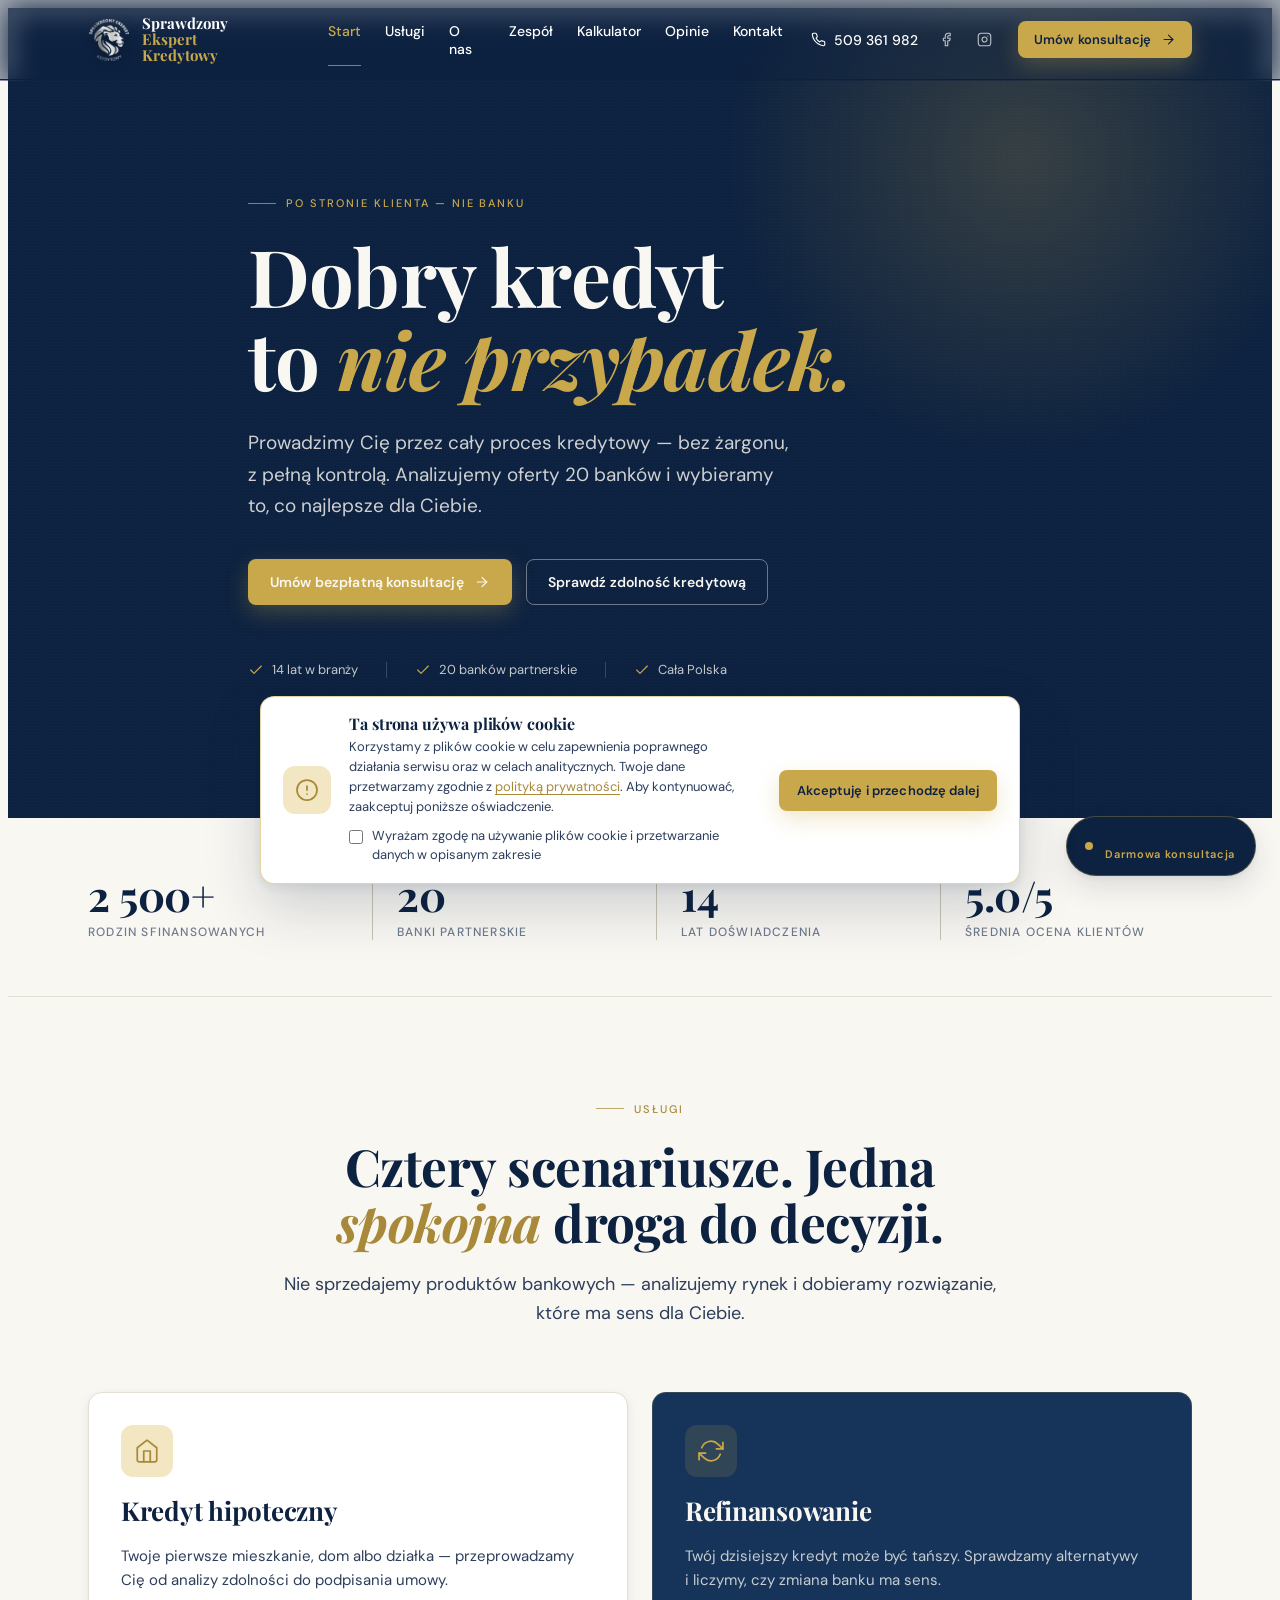
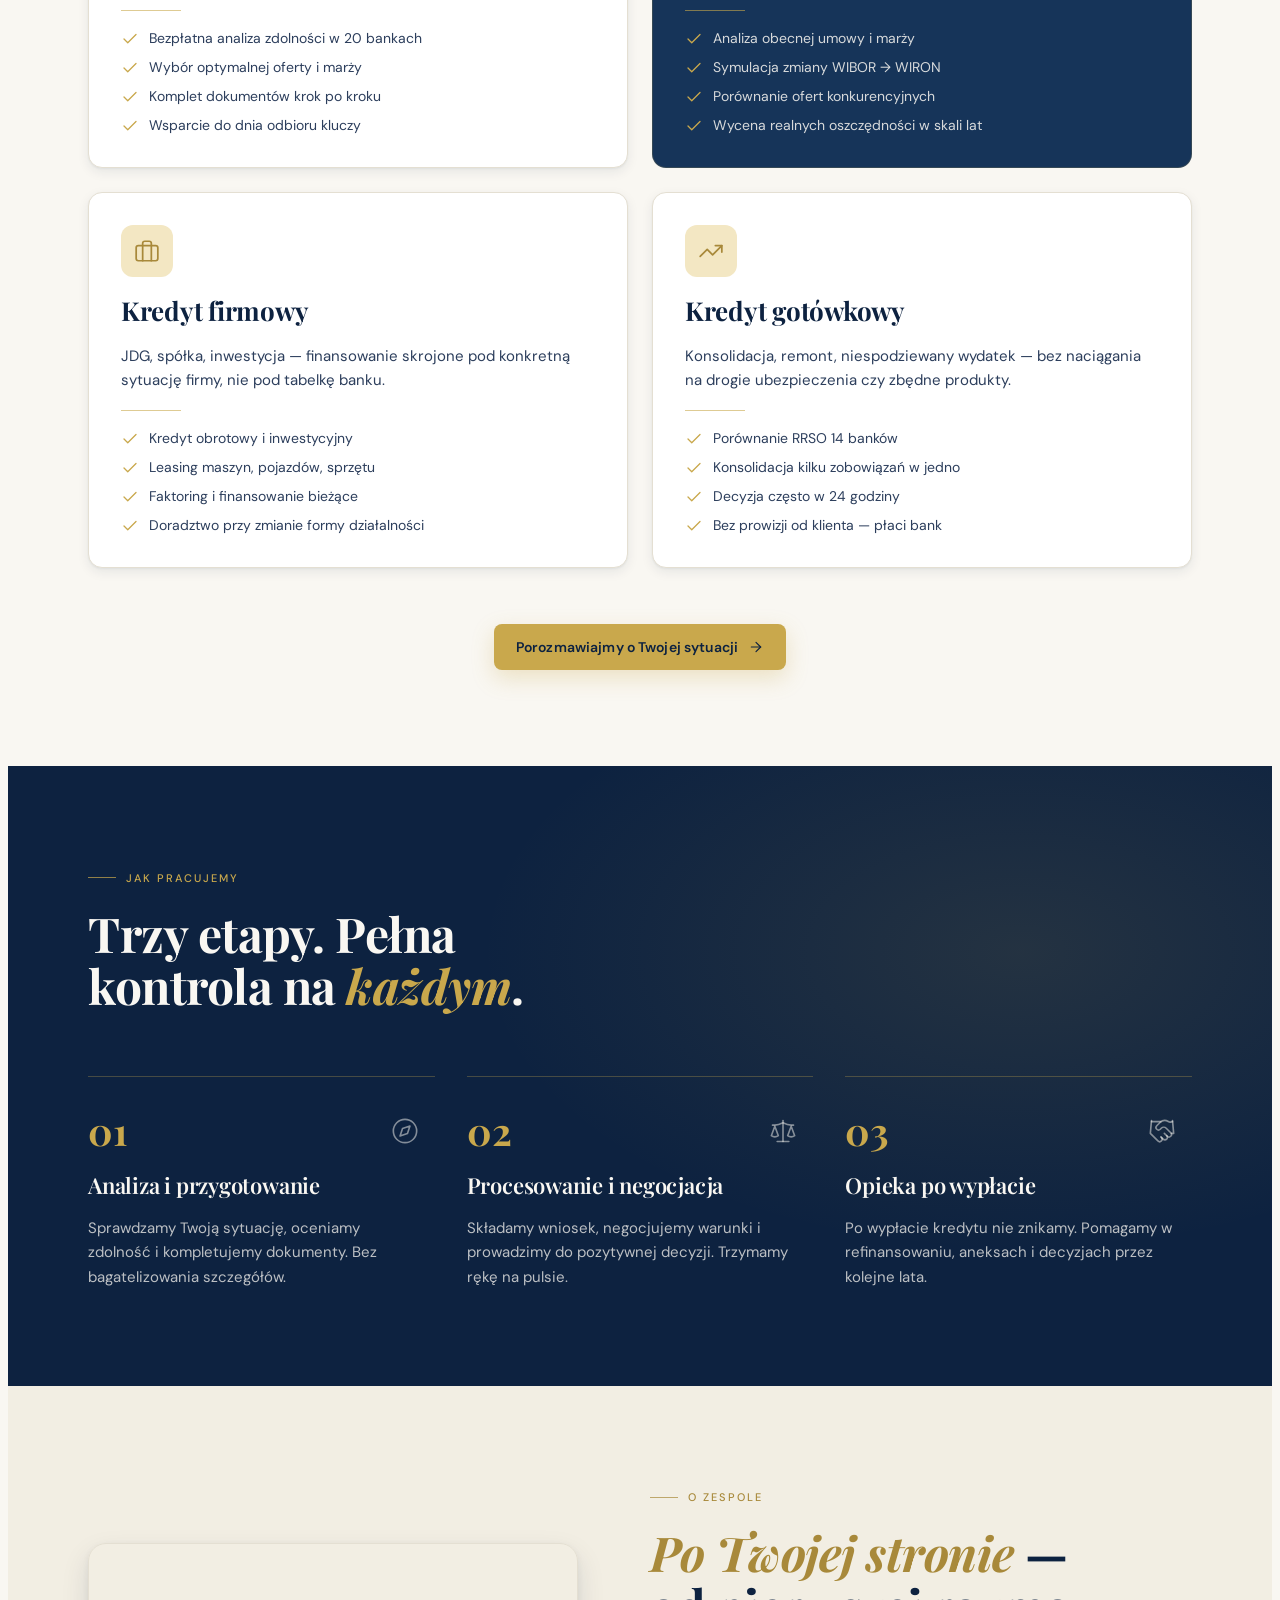
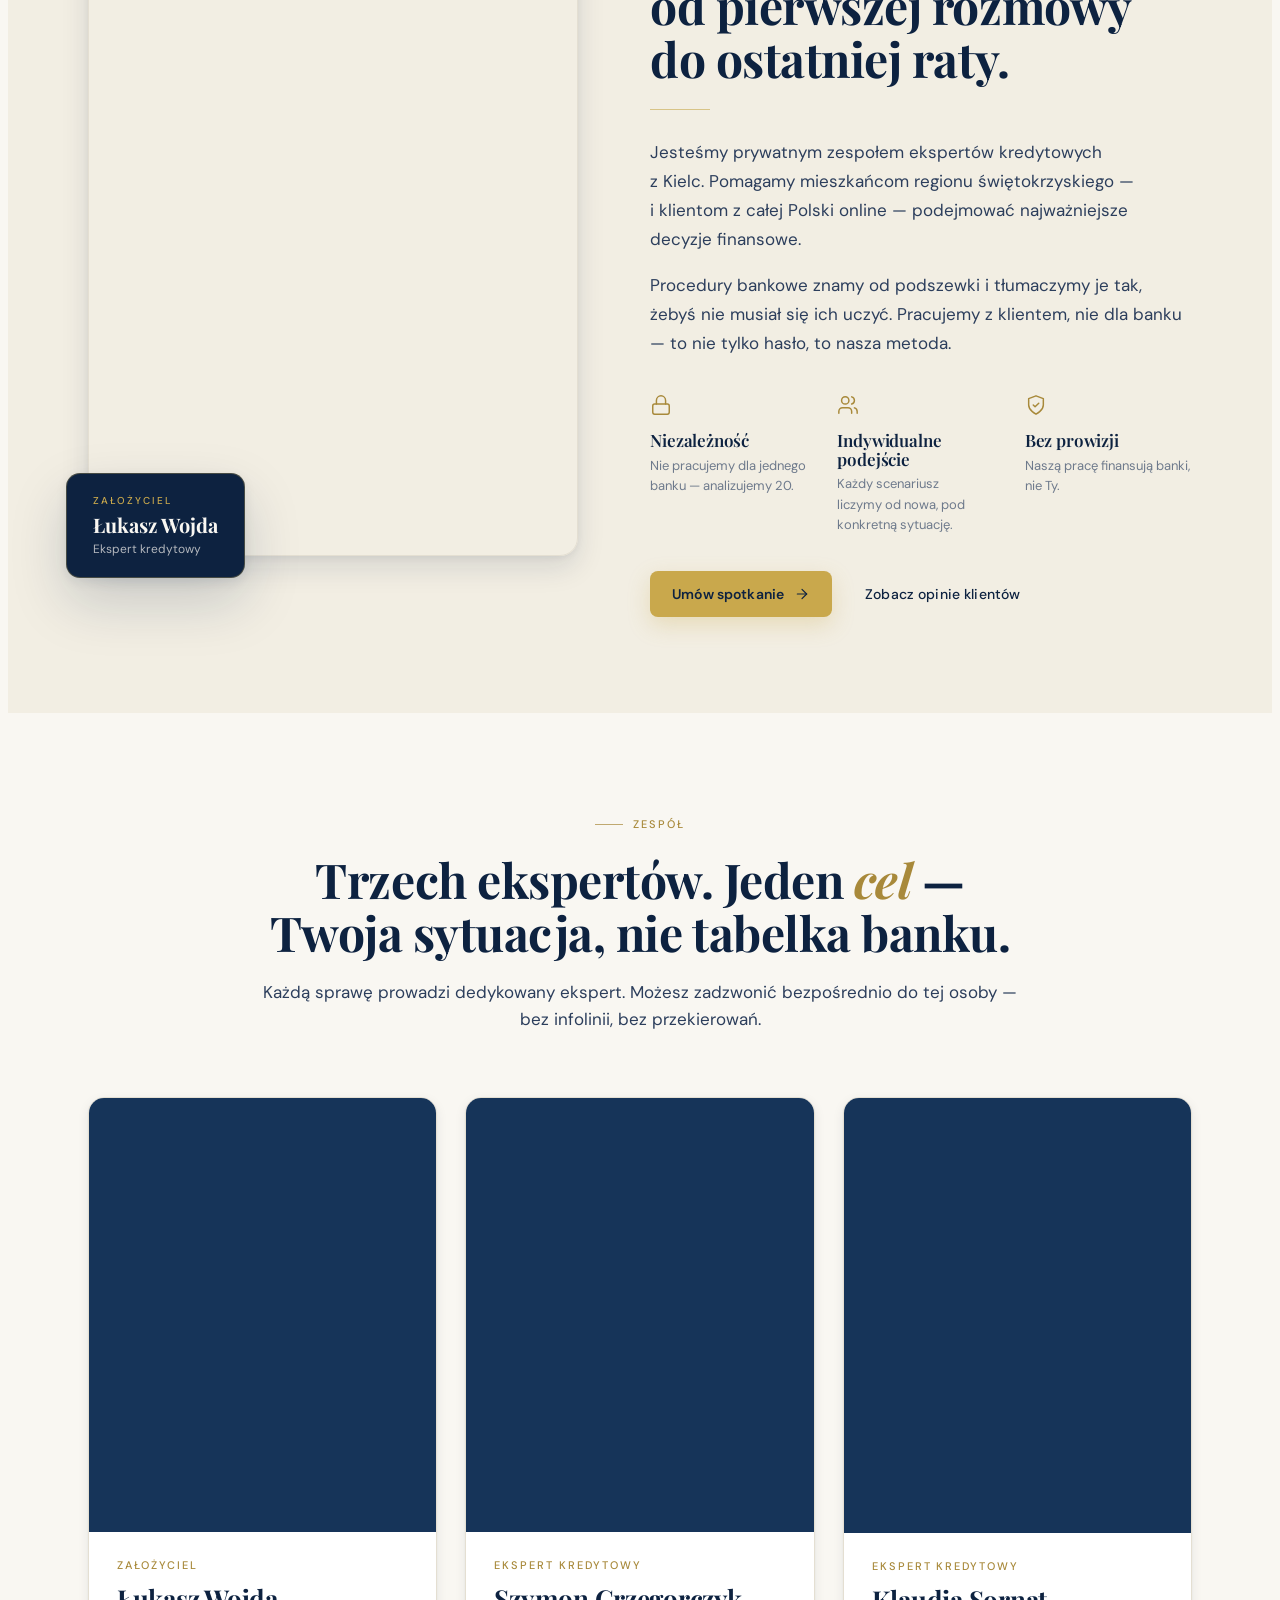
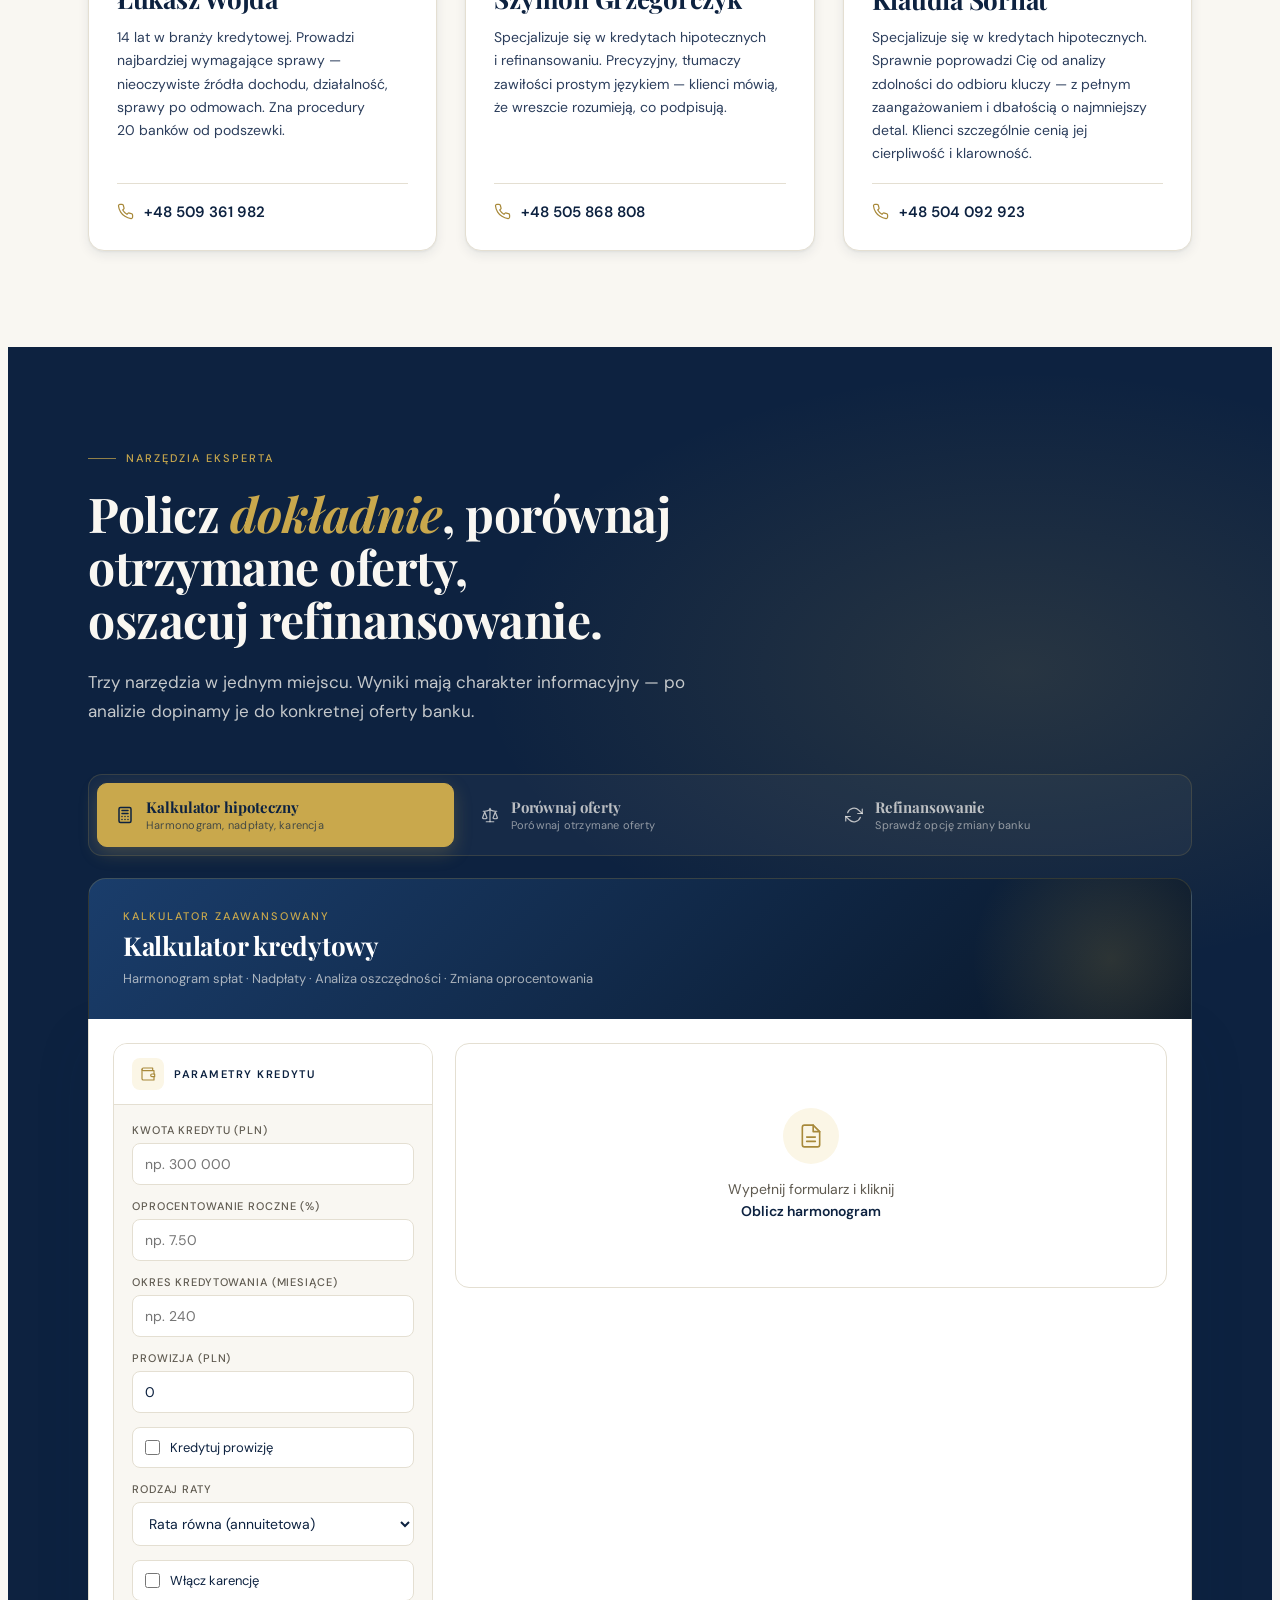
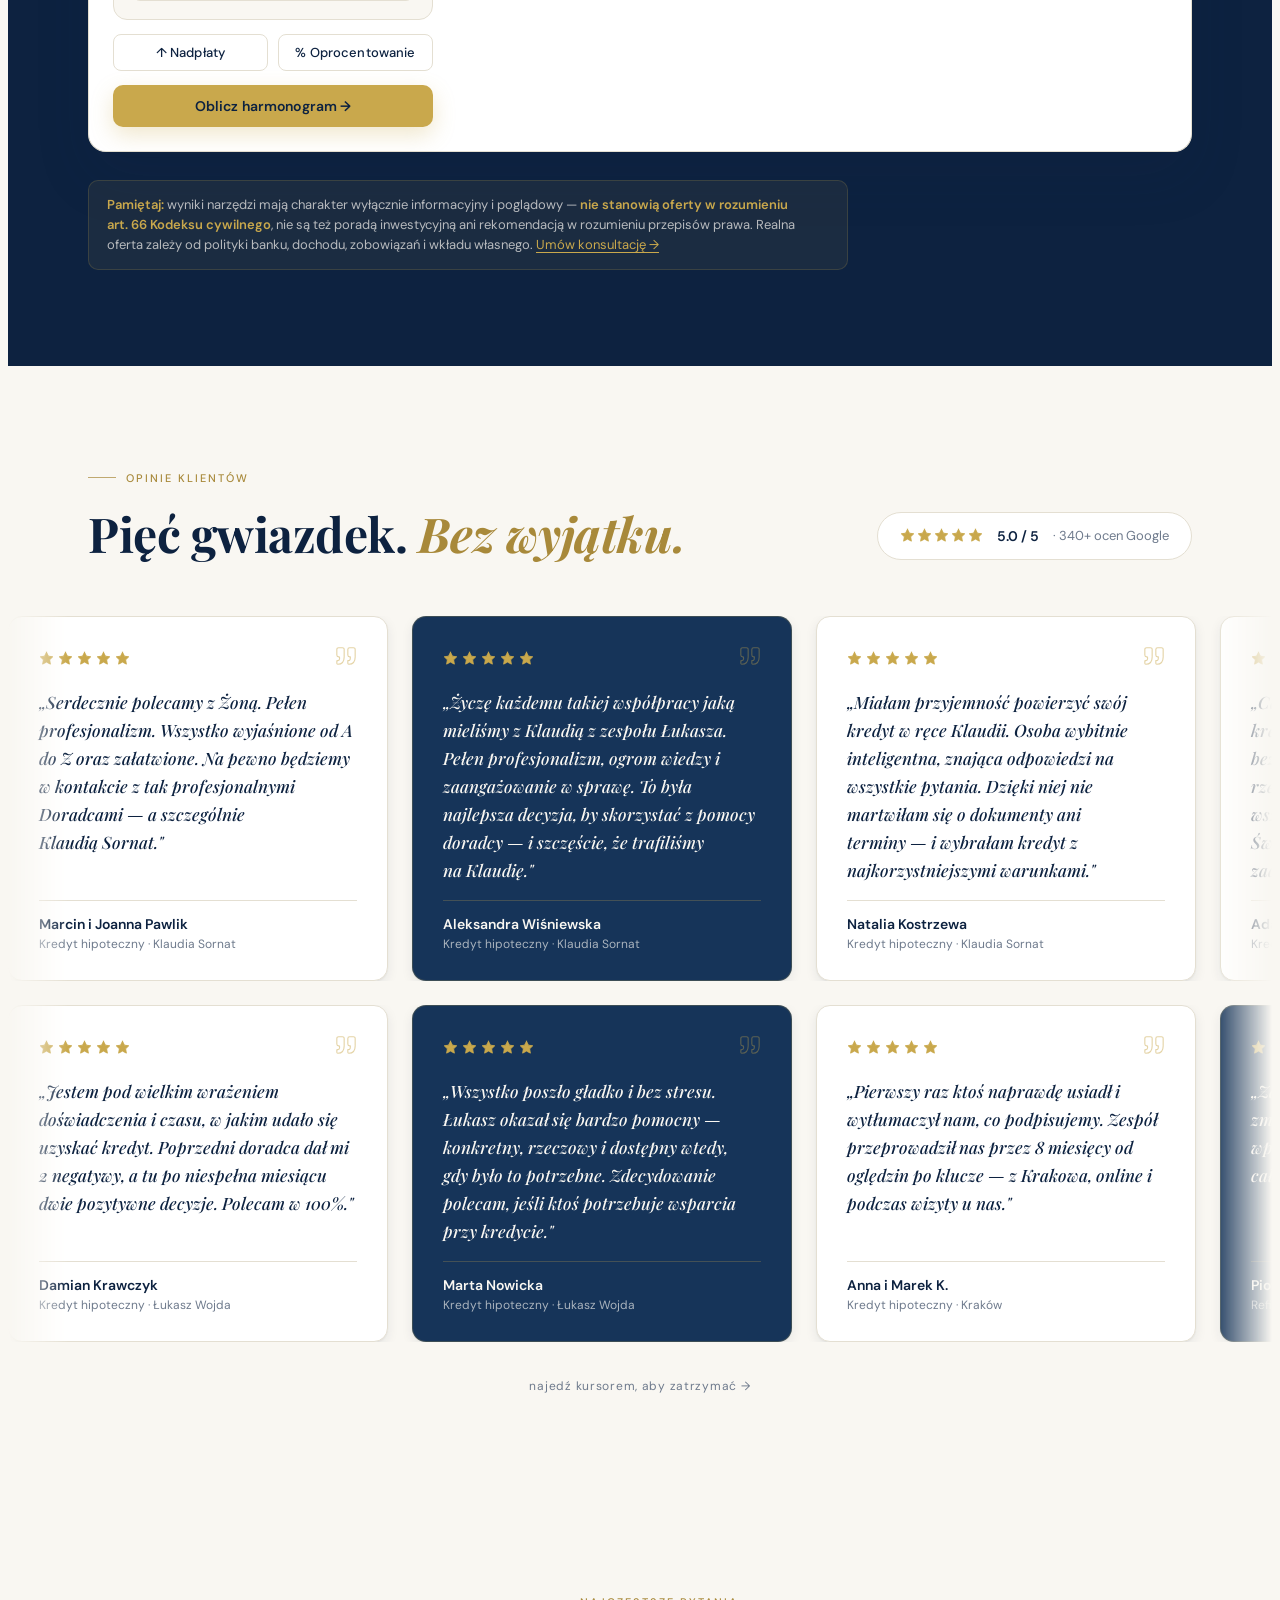
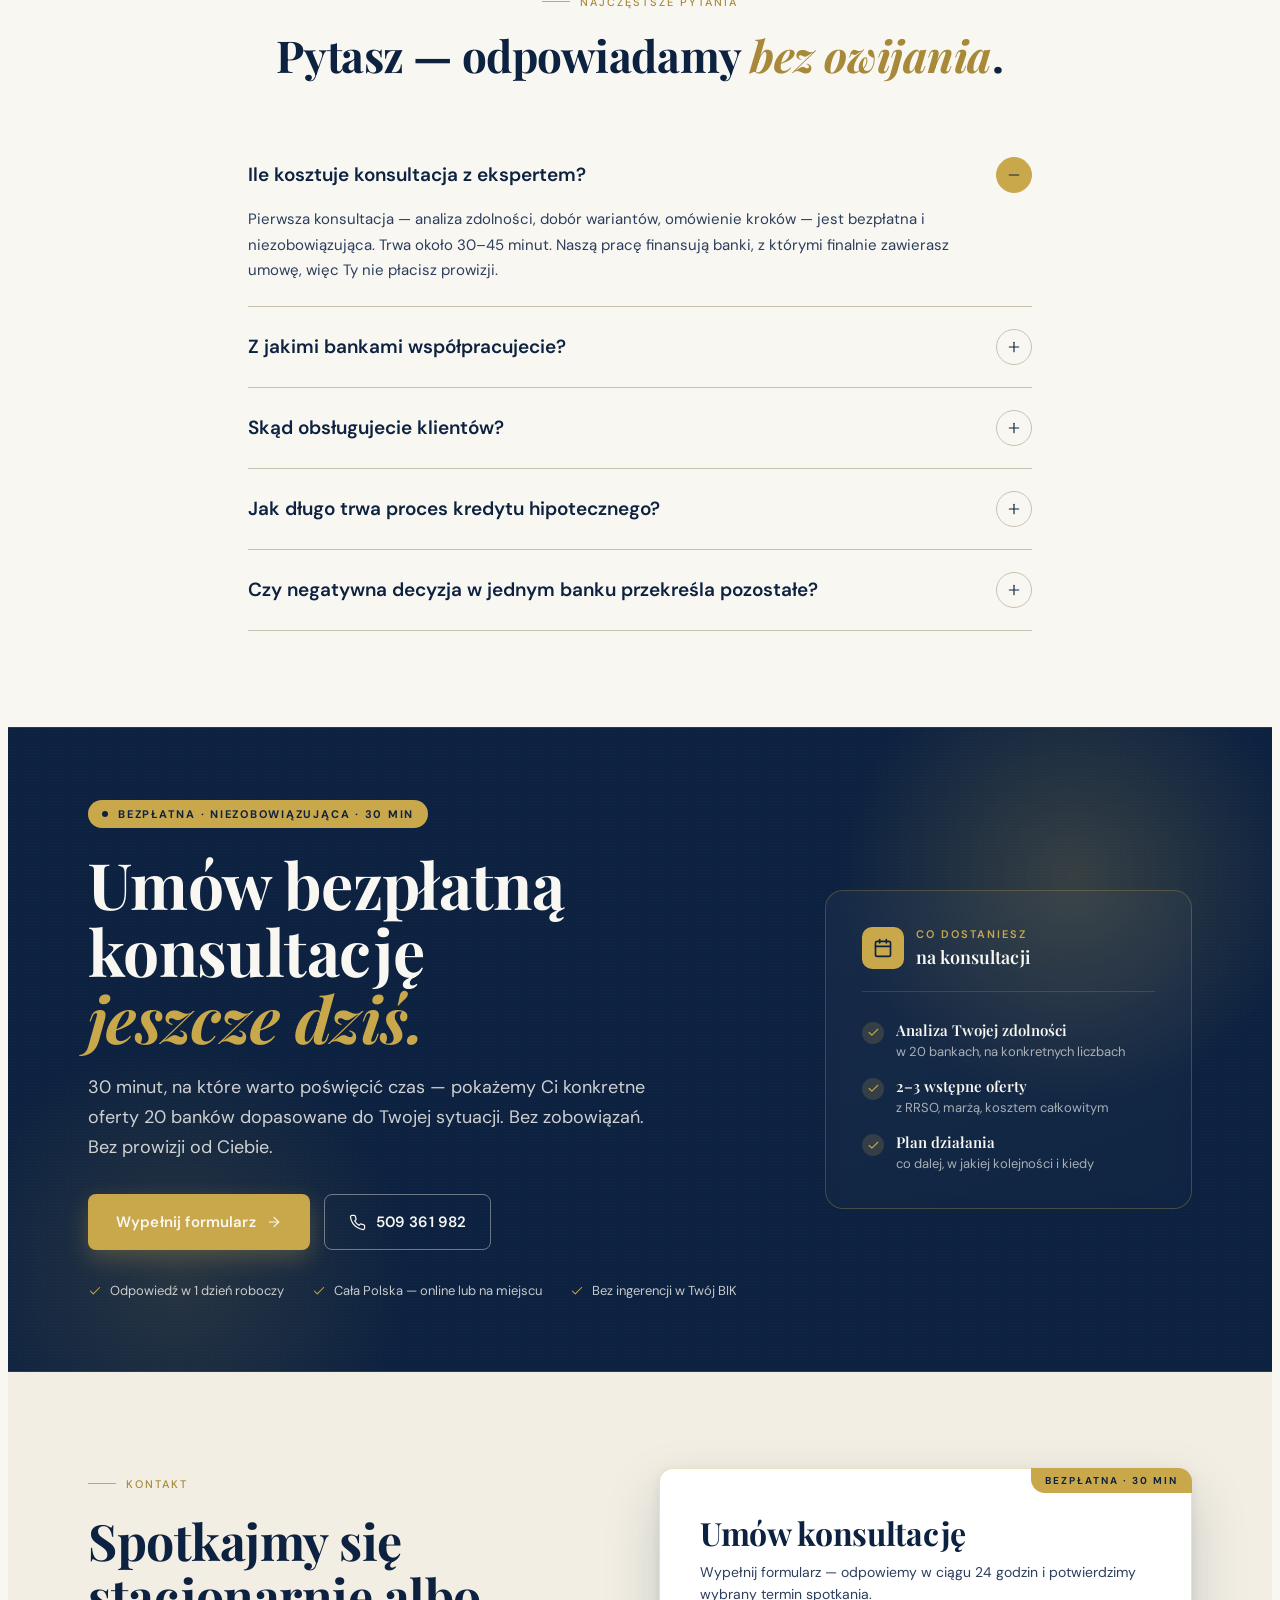
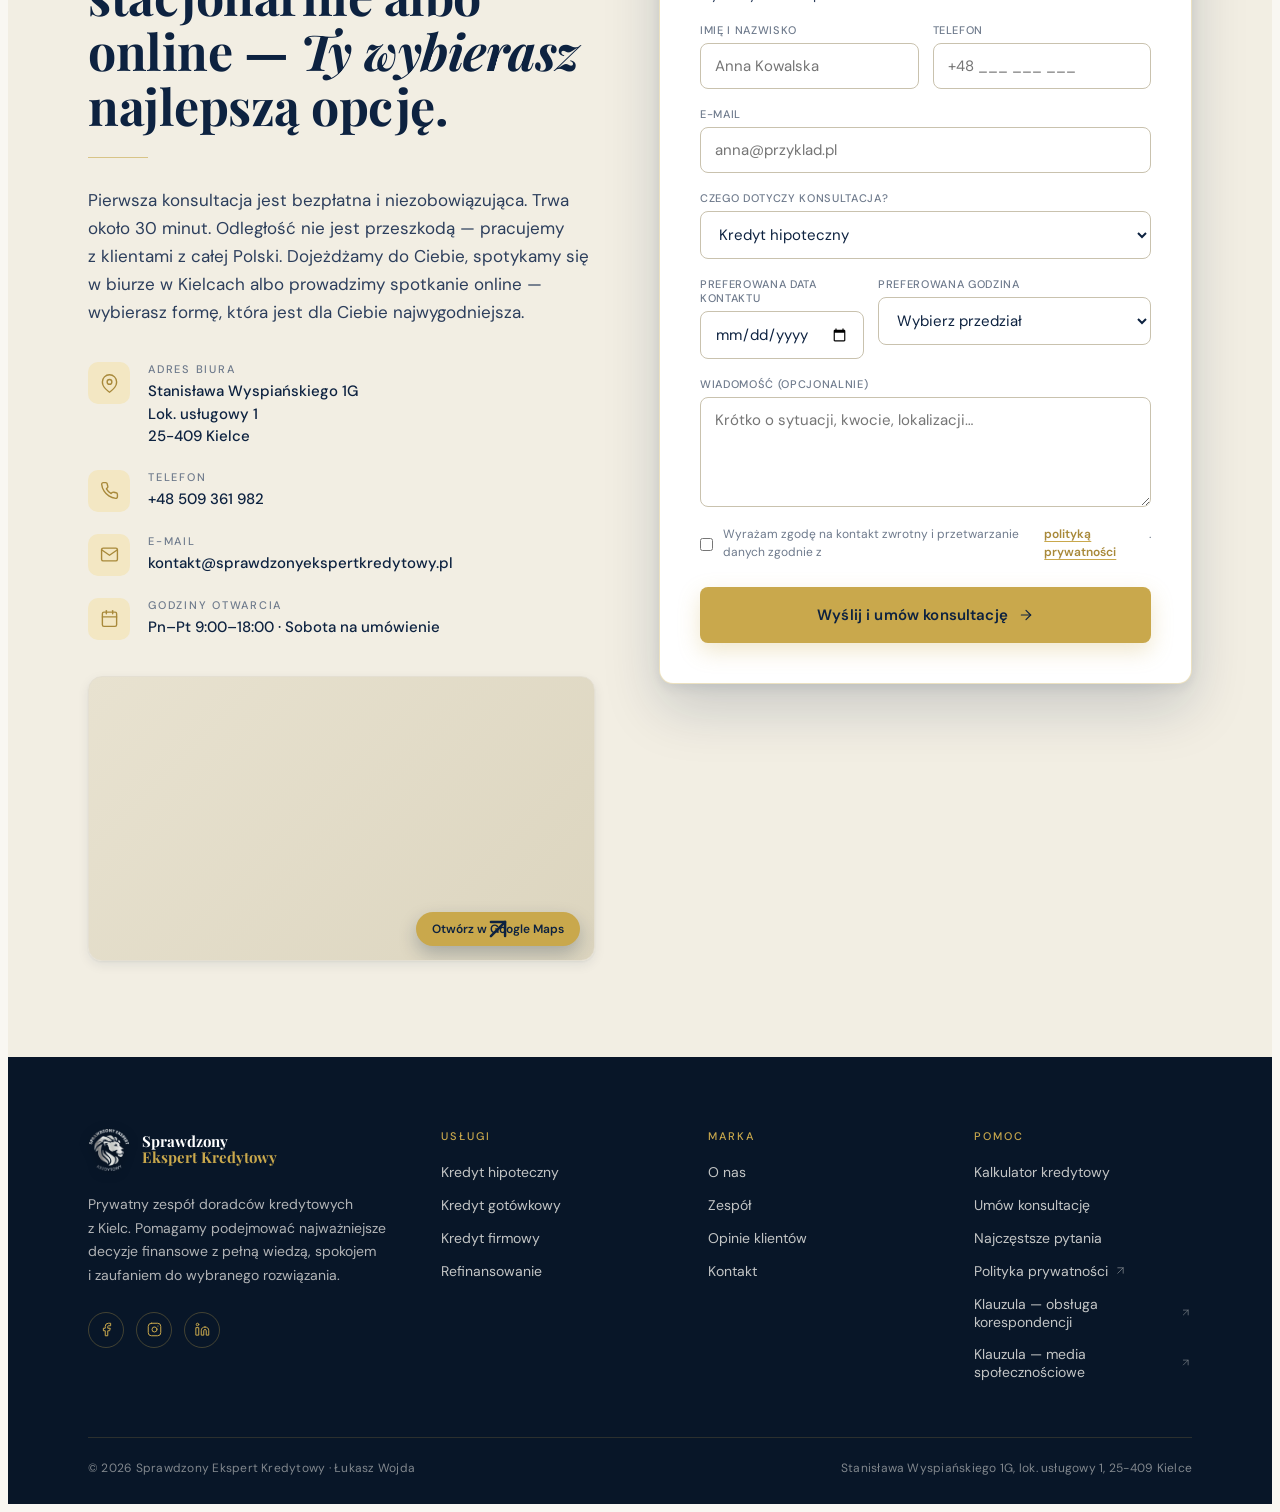
==== commit 703202ec: "Add files via upload" ====
--- a/index.html
+++ b/index.html
@@ -907,7 +907,7 @@
 <div id="sek-cookie" class="sek-cookie">
   <div class="sek-cookie-box">
     <div class="sek-cookie-icon">
-      <svg width="28" height="28" viewBox="0 0 24 24" fill="none" stroke="currentColor" stroke-width="1.6" stroke-linecap="round" stroke-linejoin="round"><path d="M12 2a10 10 0 1 0 10 10 4 4 0 0 1-5-5 4 4 0 0 1-5-5"/><path d="M8.5 8.5v.01"/><path d="M16 15.5v.01"/><path d="M12 12v.01"/><path d="M11 17v.01"/><path d="M7 14v.01"/></svg>
+      <svg width="24" height="24" viewBox="0 0 24 24" fill="none" stroke="currentColor" stroke-width="1.75" stroke-linecap="round" stroke-linejoin="round"><circle cx="12" cy="12" r="10"/><path d="M12 8v4M12 16h.01"/></svg>
     </div>
     <div class="sek-cookie-text">
       <h4>Ta strona używa plików cookie</h4>
@@ -918,7 +918,7 @@
       </label>
     </div>
     <div class="sek-cookie-actions">
-      <button type="button" id="sek-cookie-accept" class="sek-btn sek-btn-primary">Akceptuję i przechodzę dalej</button>
+      <button type="button" id="sek-cookie-accept" class="sek-btn sek-btn-primary" onclick="document.getElementById('sek-cookie').style.cssText='display:none!important';try{localStorage.setItem('sek-ck','1')}catch(e){}">Akceptuję i przechodzę dalej</button>
     </div>
   </div>
 </div>
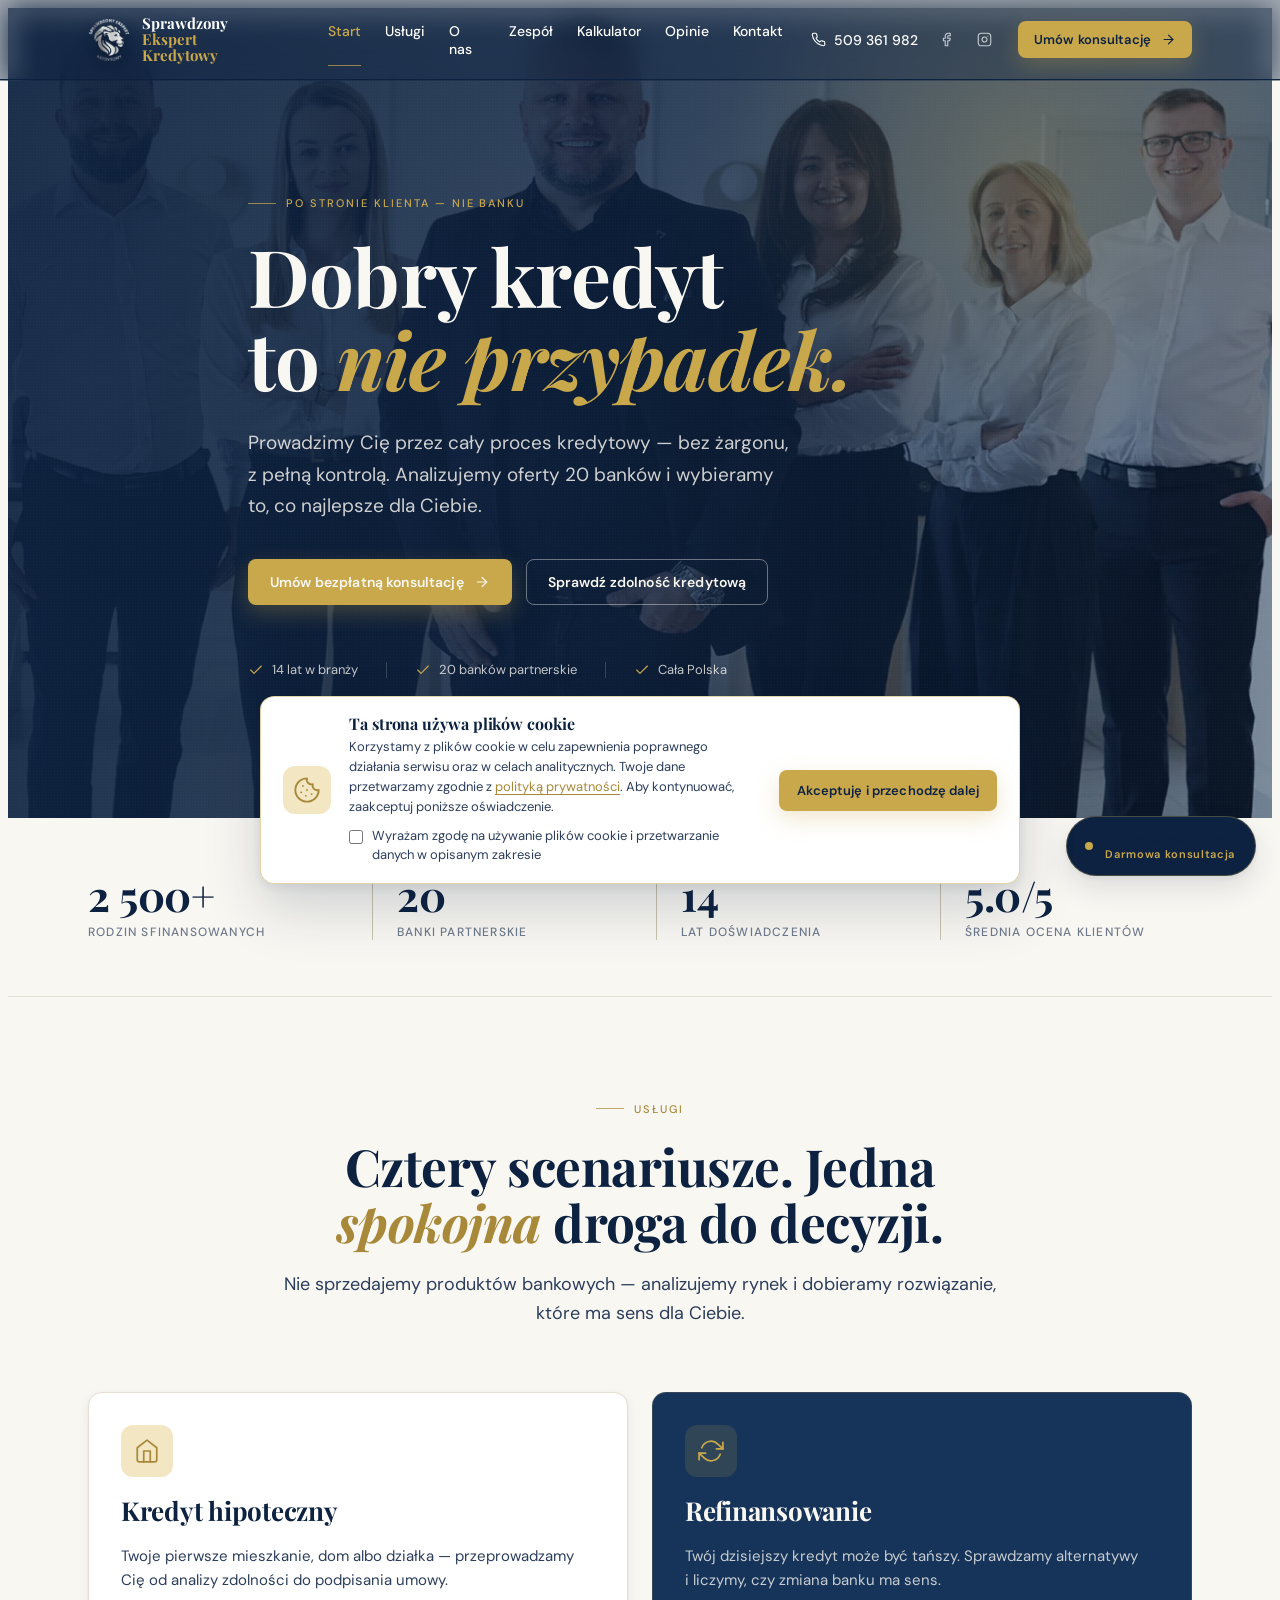
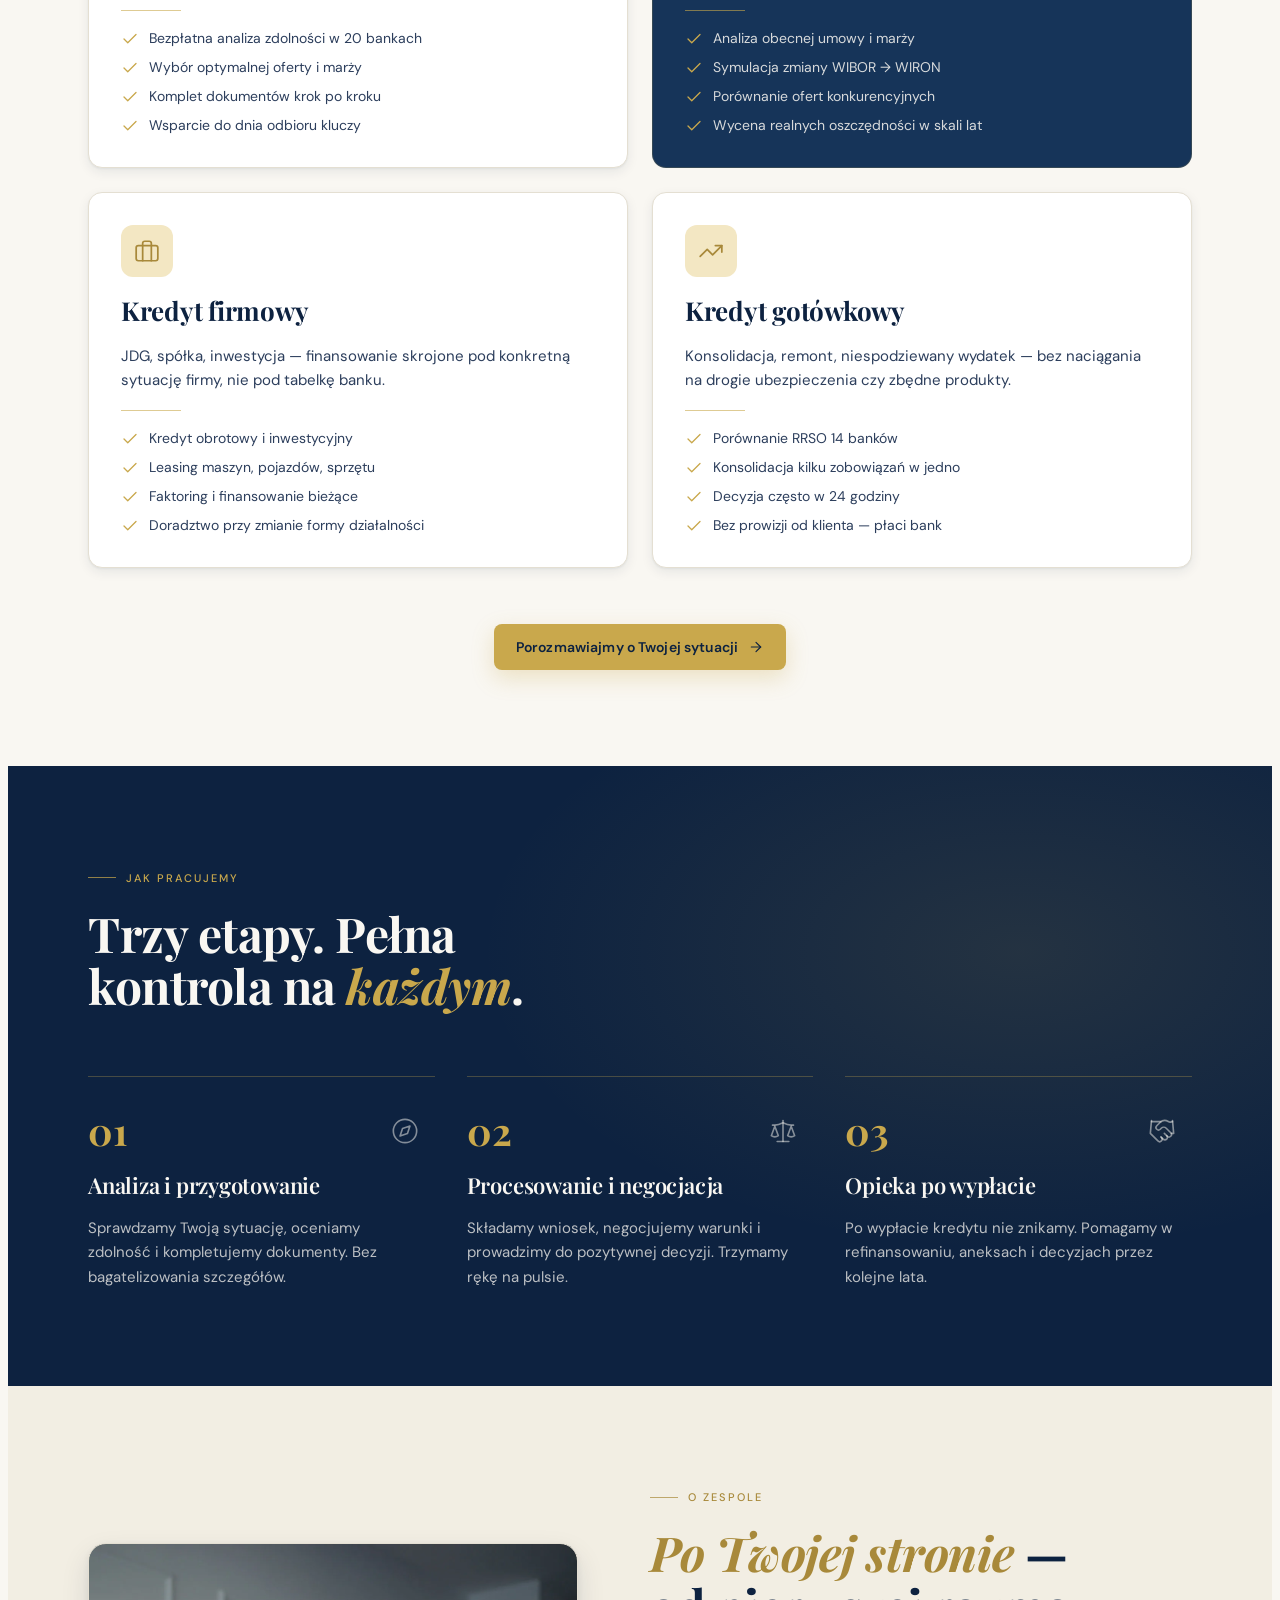
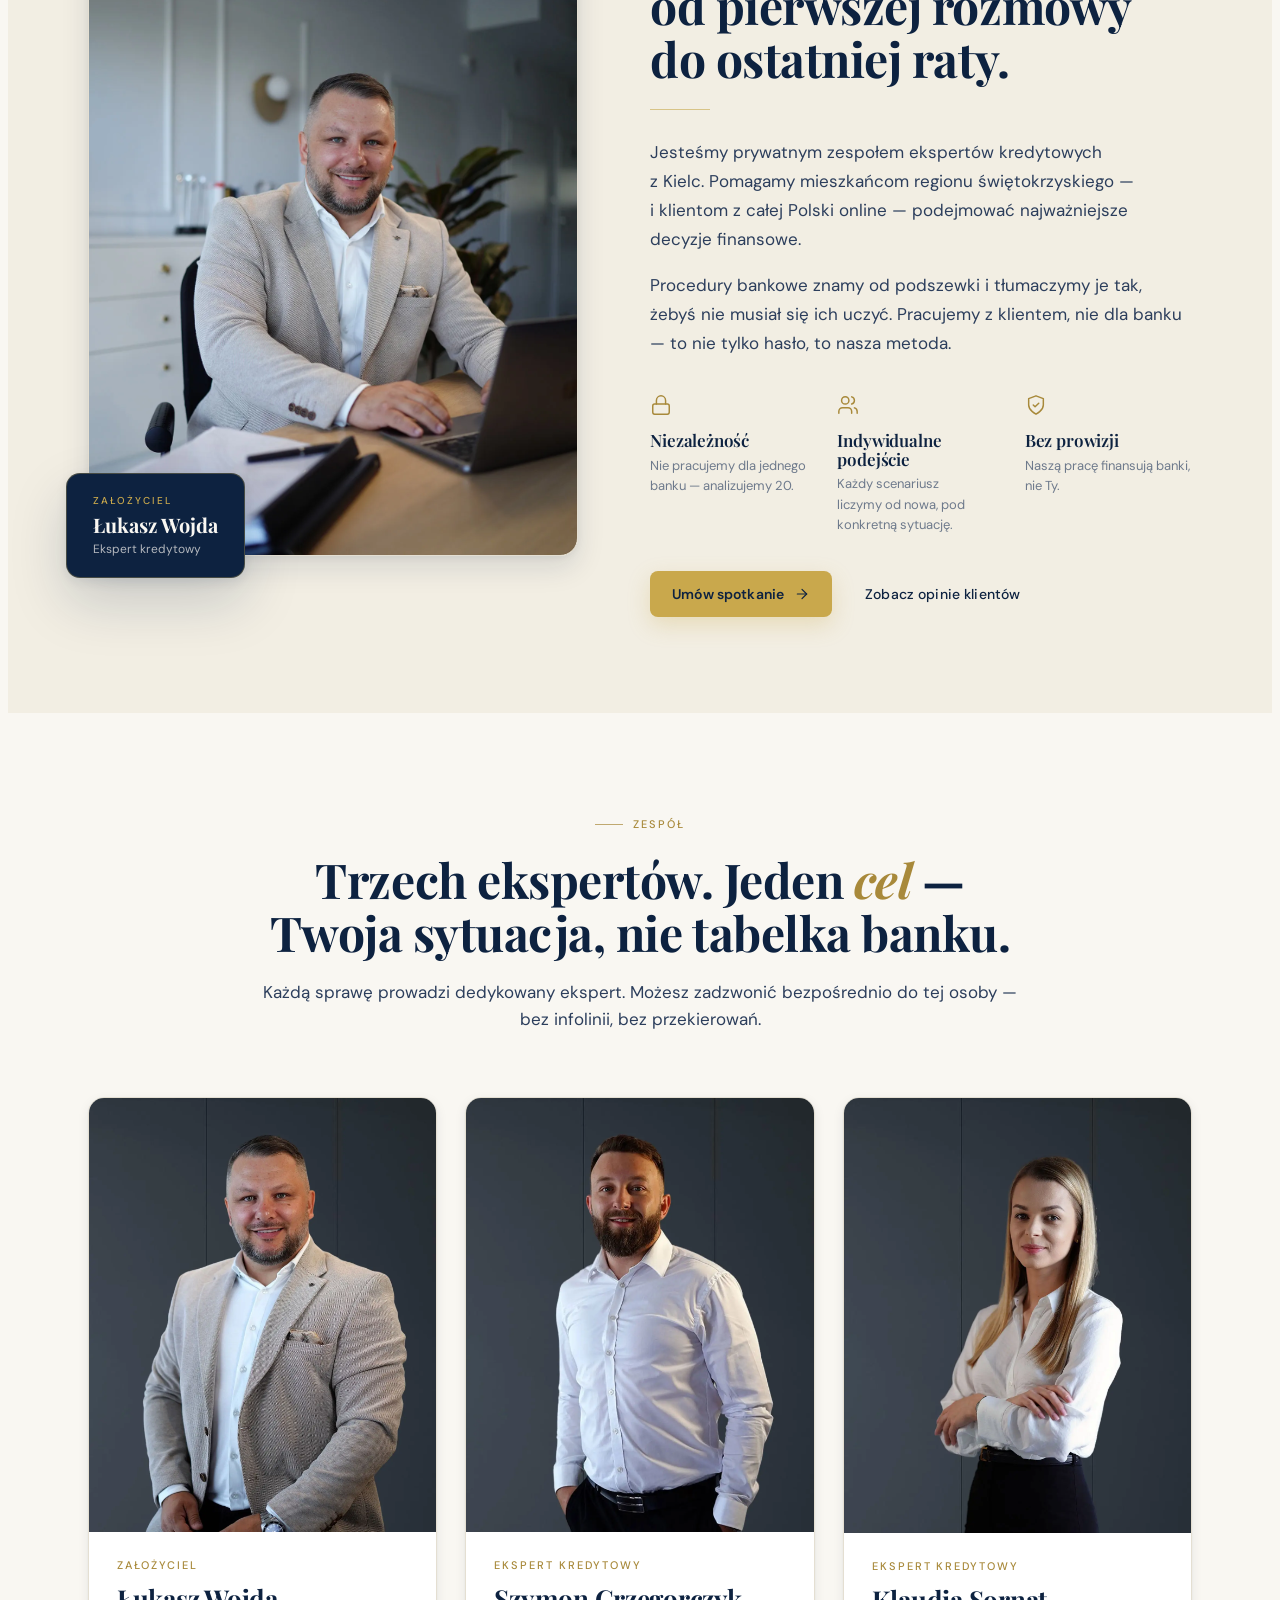
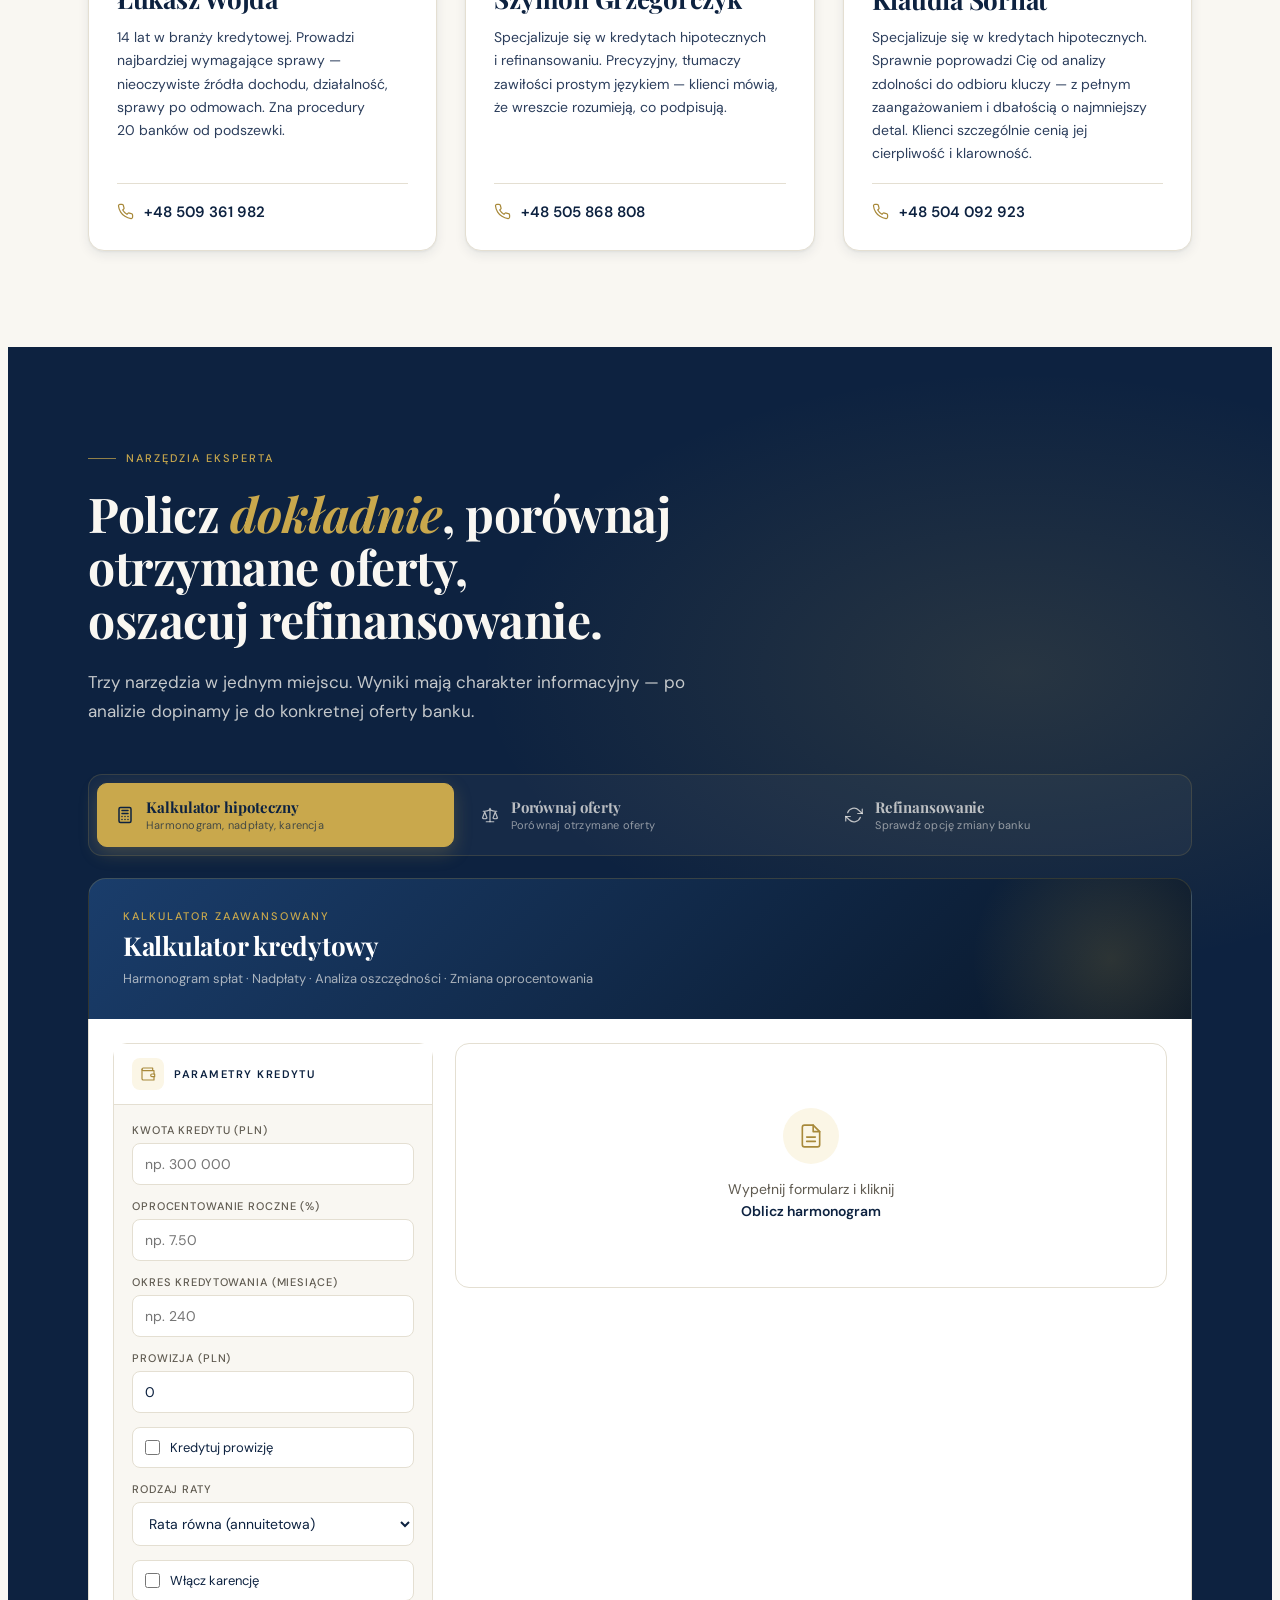
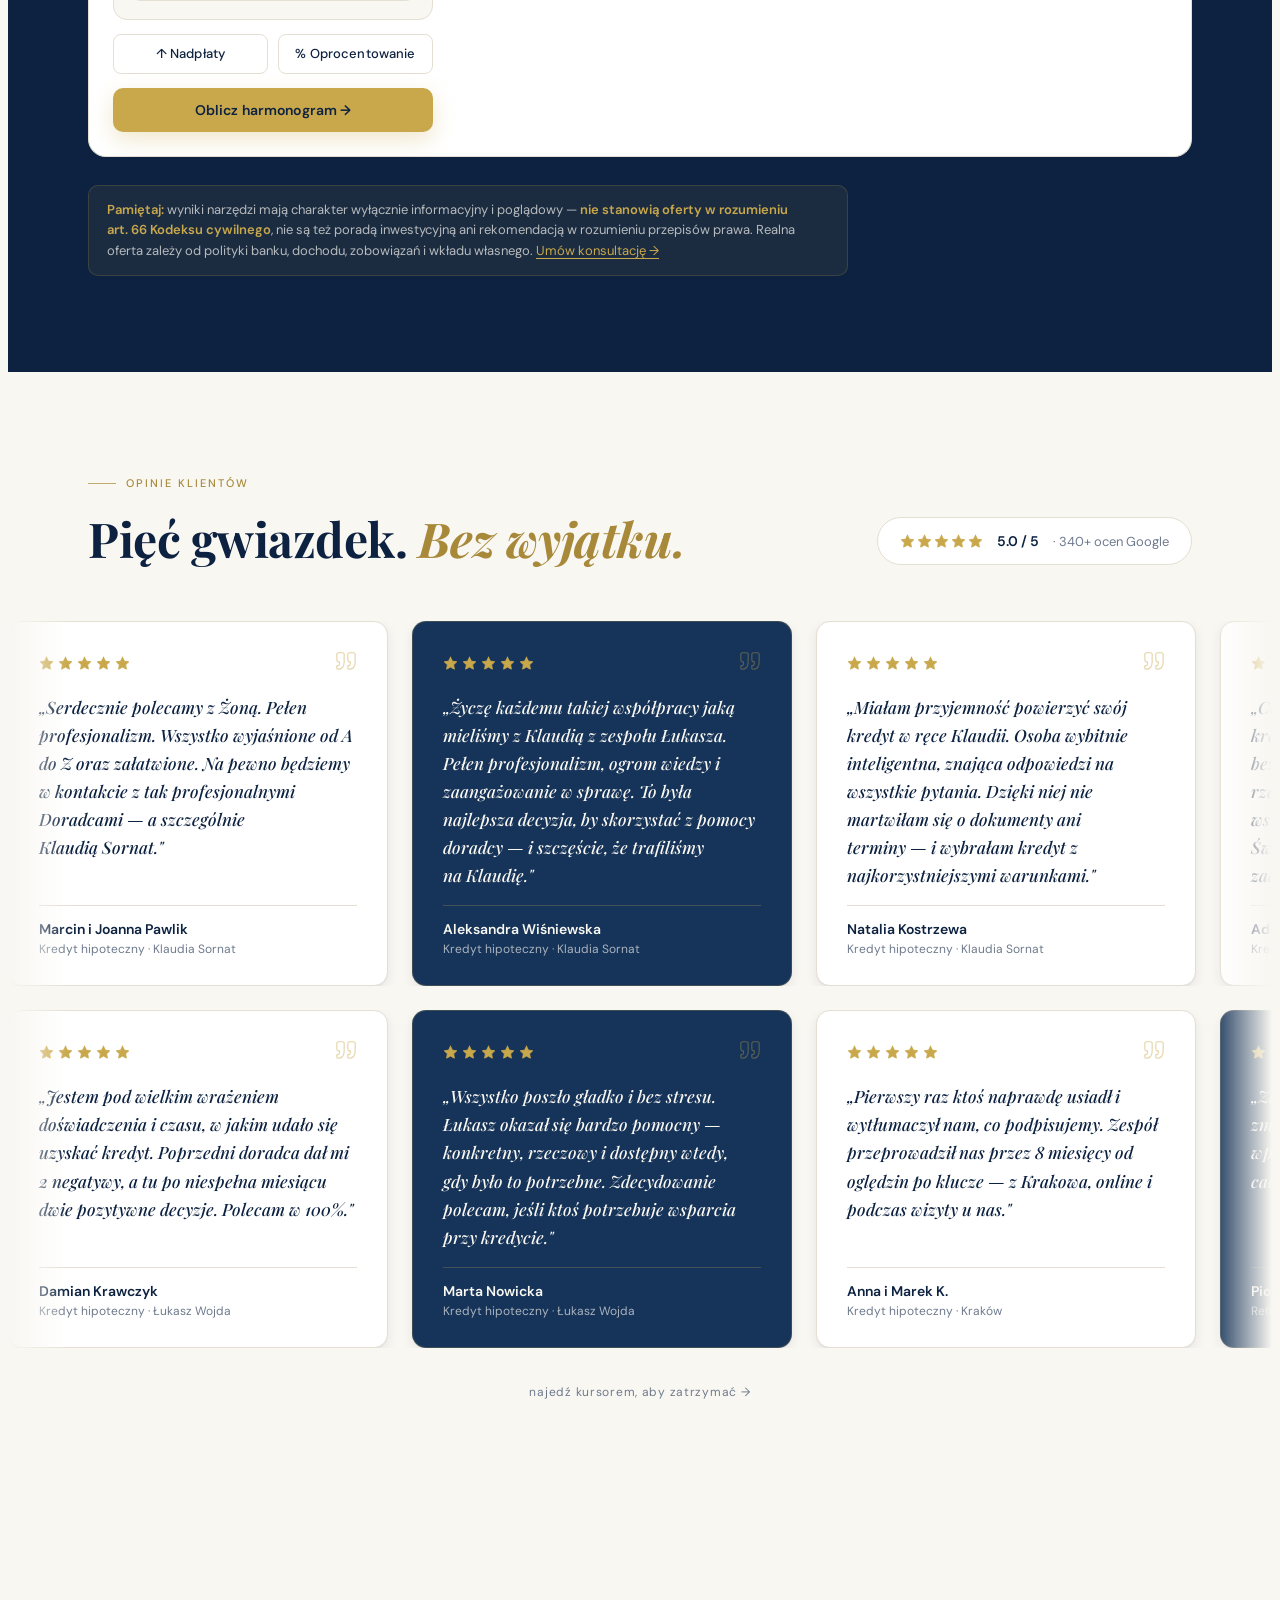
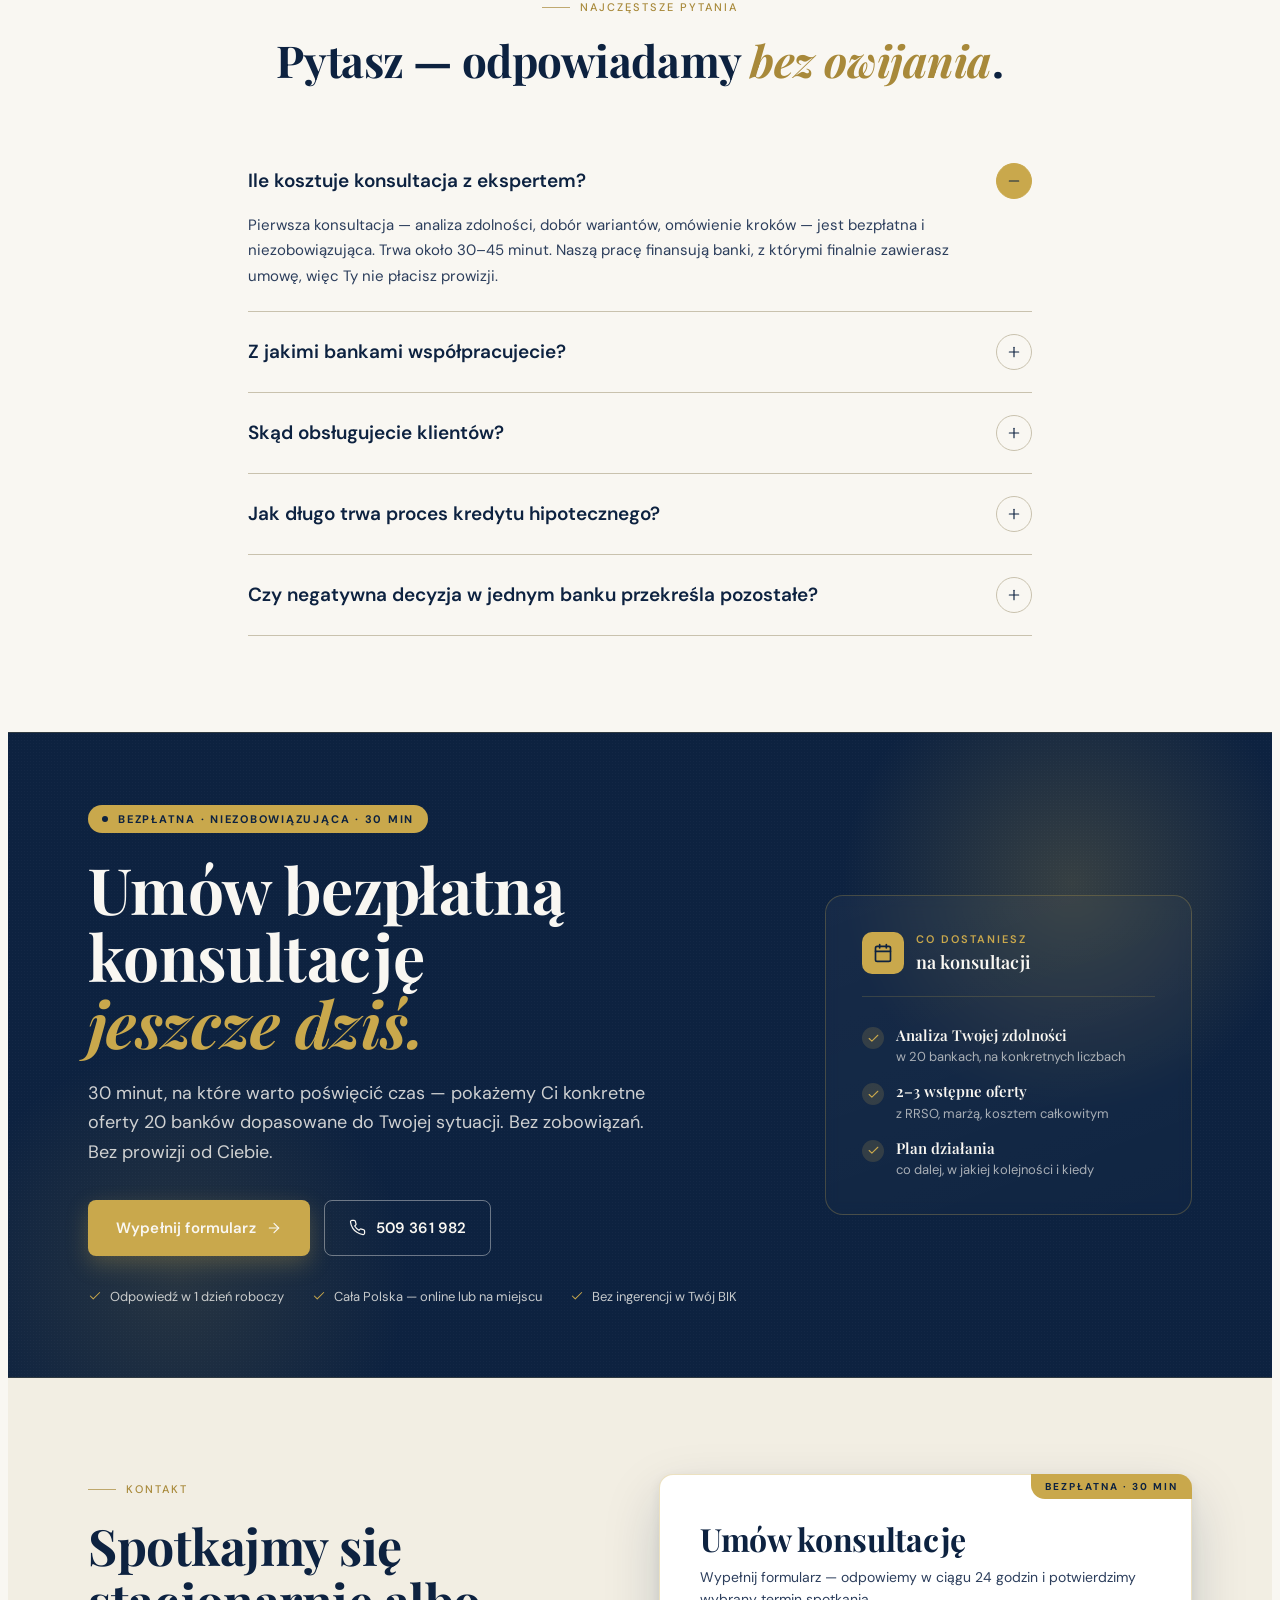
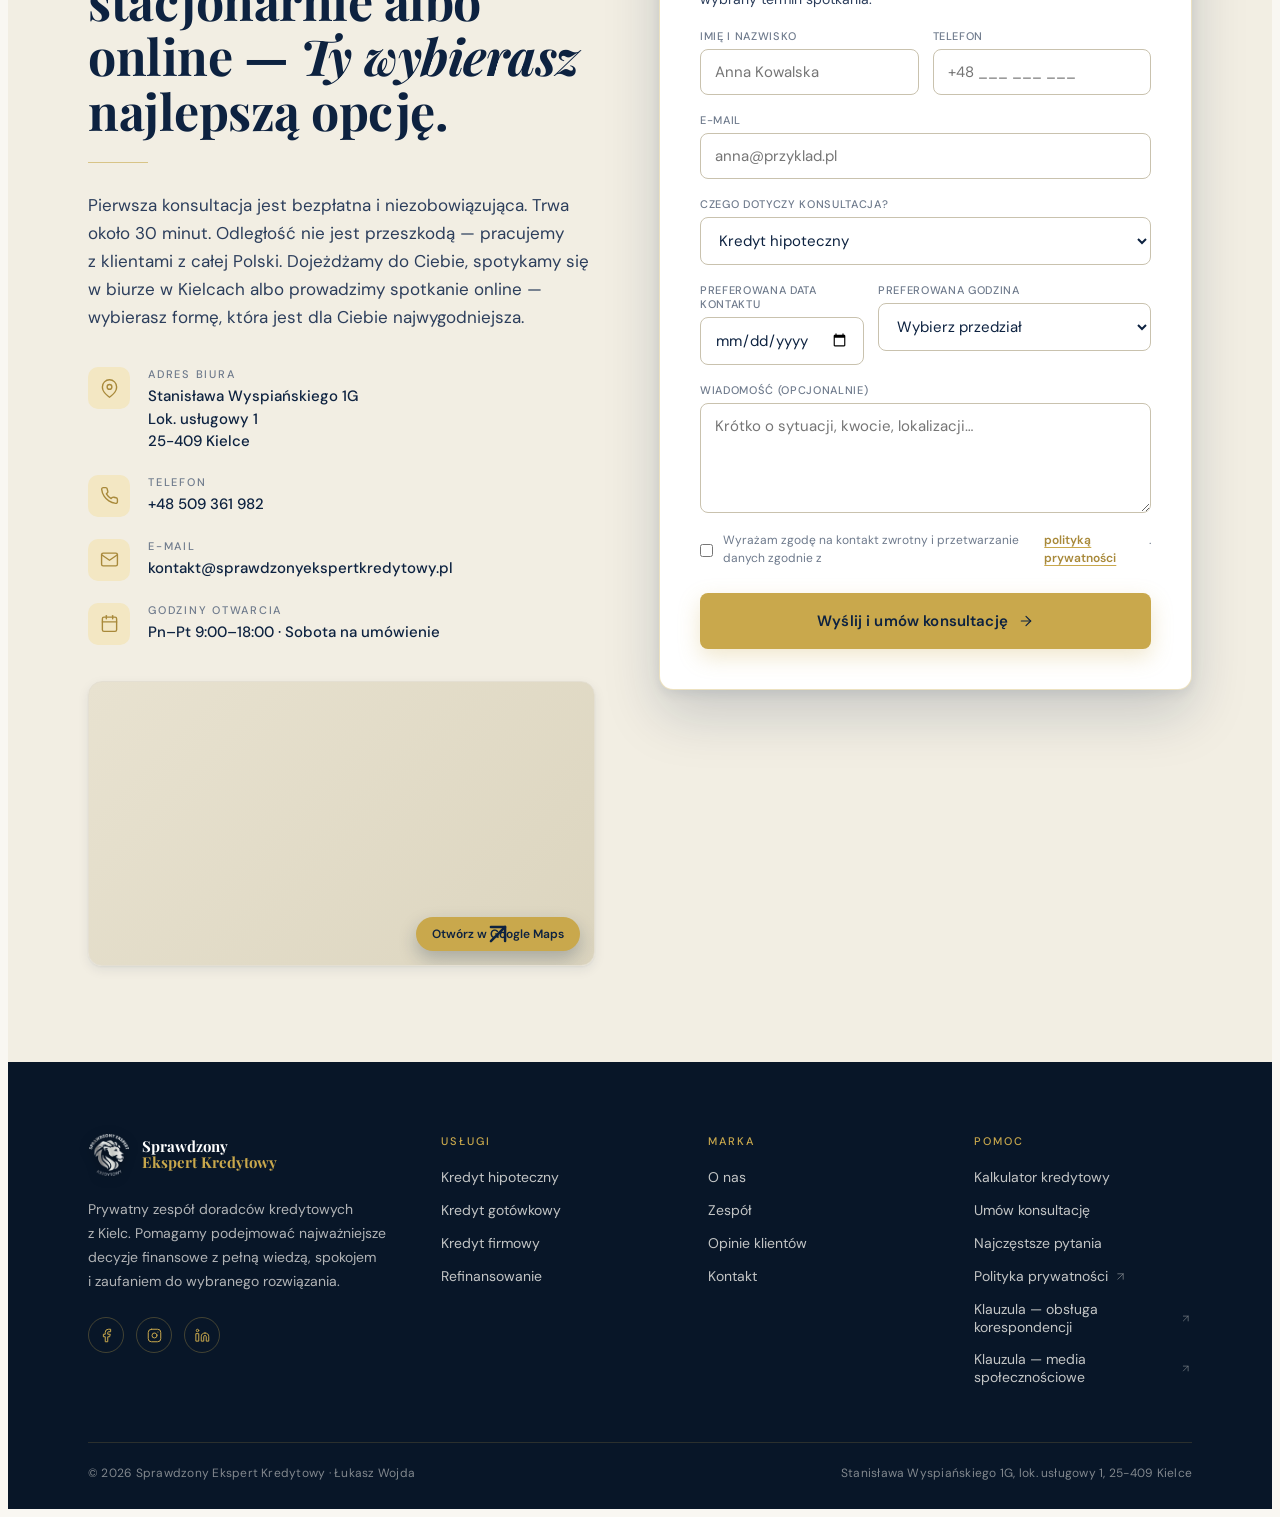
==== commit 0d680d7e: "Add files via upload" ====
--- a/index.html
+++ b/index.html
@@ -284,7 +284,7 @@
     </div>
     <div class="sek-team-grid">
       <article class="sek-team-card">
-        <div class="sek-team-photo" style="background-image:url('assets/team-lukasz.webp')"></div>
+        <div class="sek-team-photo" style="background-image:url('team-lukasz.webp')"></div>
         <div class="sek-team-body">
           <div class="sek-team-role">Założyciel</div>
           <div class="sek-team-name">Łukasz Wojda</div>
@@ -298,7 +298,7 @@
         </div>
       </article>
       <article class="sek-team-card">
-        <div class="sek-team-photo" style="background-image:url('assets/team-szymon.webp')"></div>
+        <div class="sek-team-photo" style="background-image:url('team-szymon.webp')"></div>
         <div class="sek-team-body">
           <div class="sek-team-role">Ekspert kredytowy</div>
           <div class="sek-team-name">Szymon Grzegorczyk</div>
@@ -312,7 +312,7 @@
         </div>
       </article>
       <article class="sek-team-card">
-        <div class="sek-team-photo" style="background-image:url('assets/team-klaudia.webp')"></div>
+        <div class="sek-team-photo" style="background-image:url('team-klaudia.webp')"></div>
         <div class="sek-team-body">
           <div class="sek-team-role">Ekspert kredytowy</div>
           <div class="sek-team-name">Klaudia Sornat</div>
@@ -907,7 +907,7 @@
 <div id="sek-cookie" class="sek-cookie">
   <div class="sek-cookie-box">
     <div class="sek-cookie-icon">
-      <svg width="24" height="24" viewBox="0 0 24 24" fill="none" stroke="currentColor" stroke-width="1.75" stroke-linecap="round" stroke-linejoin="round"><circle cx="12" cy="12" r="10"/><path d="M12 8v4M12 16h.01"/></svg>
+      <svg width="28" height="28" viewBox="0 0 24 24" fill="none" stroke="currentColor" stroke-width="1.6" stroke-linecap="round" stroke-linejoin="round"><path d="M12 2a10 10 0 1 0 10 10 4 4 0 0 1-5-5 4 4 0 0 1-5-5"/><path d="M8.5 8.5v.01"/><path d="M16 15.5v.01"/><path d="M12 12v.01"/><path d="M11 17v.01"/><path d="M7 14v.01"/></svg>
     </div>
     <div class="sek-cookie-text">
       <h4>Ta strona używa plików cookie</h4>
--- a/style.css
+++ b/style.css
@@ -150,7 +150,7 @@
    HERO
    ========================================================================== */
 .sek-hero { background: var(--navy); color: var(--cream); padding: 160px 0 120px; position: relative; overflow: hidden; min-height: 90vh; display: flex; align-items: center; }
-.sek-hero-bg { position: absolute; inset: 0; background-image: url(assets/team-photo.webp); background-size: 115% auto; background-position: center 15%; background-repeat: no-repeat; filter: grayscale(0.15); }
+.sek-hero-bg { position: absolute; inset: 0; background-image: url(team-photo.webp); background-size: 115% auto; background-position: center 15%; background-repeat: no-repeat; filter: grayscale(0.15); }
 .sek-hero-tint { position: absolute; inset: 0; background: linear-gradient(100deg, rgba(13,34,64,0.94) 0%, rgba(13,34,64,0.82) 50%, rgba(13,34,64,0.5) 100%); pointer-events: none; }
 .sek-hero-glow { position: absolute; top: -200px; right: -100px; width: 700px; height: 700px; background: radial-gradient(circle, rgba(201,168,76,0.22), transparent 60%); pointer-events: none; }
 .sek-hero-grain { position: absolute; inset: 0; opacity: 0.04; background-image: radial-gradient(rgba(255,255,255,0.6) 1px, transparent 1px); background-size: 3px 3px; pointer-events: none; }
@@ -222,7 +222,7 @@
 .sek-about { background: var(--cream-warm); }
 .sek-about-grid { display: grid; grid-template-columns: 0.95fr 1.05fr; gap: 72px; align-items: center; }
 .sek-about-photo { position: relative; }
-.sek-about-photo-img { aspect-ratio: 4/5; border-radius: 18px; overflow: hidden; box-shadow: var(--shadow-3); border: 0.5px solid var(--line); background-image: url(assets/team-full.webp); background-size: cover; background-position: center 25%; }
+.sek-about-photo-img { aspect-ratio: 4/5; border-radius: 18px; overflow: hidden; box-shadow: var(--shadow-3); border: 0.5px solid var(--line); background-image: url(team-full.webp); background-size: cover; background-position: center 25%; }
 .sek-about-badge { position: absolute; bottom: -22px; left: -22px; background: var(--navy); color: var(--cream); padding: 20px 26px; border-radius: 14px; box-shadow: var(--shadow-4); border: 1px solid rgba(201,168,76,0.3); max-width: 240px; }
 .sek-about-badge .sek-eye { font-size: 10px; letter-spacing: 0.2em; text-transform: uppercase; color: var(--gold); font-weight: 500; margin-bottom: 6px; }
 .sek-about-badge .sek-name { font-family: var(--font-display); font-weight: 700; font-size: 20px; line-height: 1.2; margin-bottom: 4px; }
